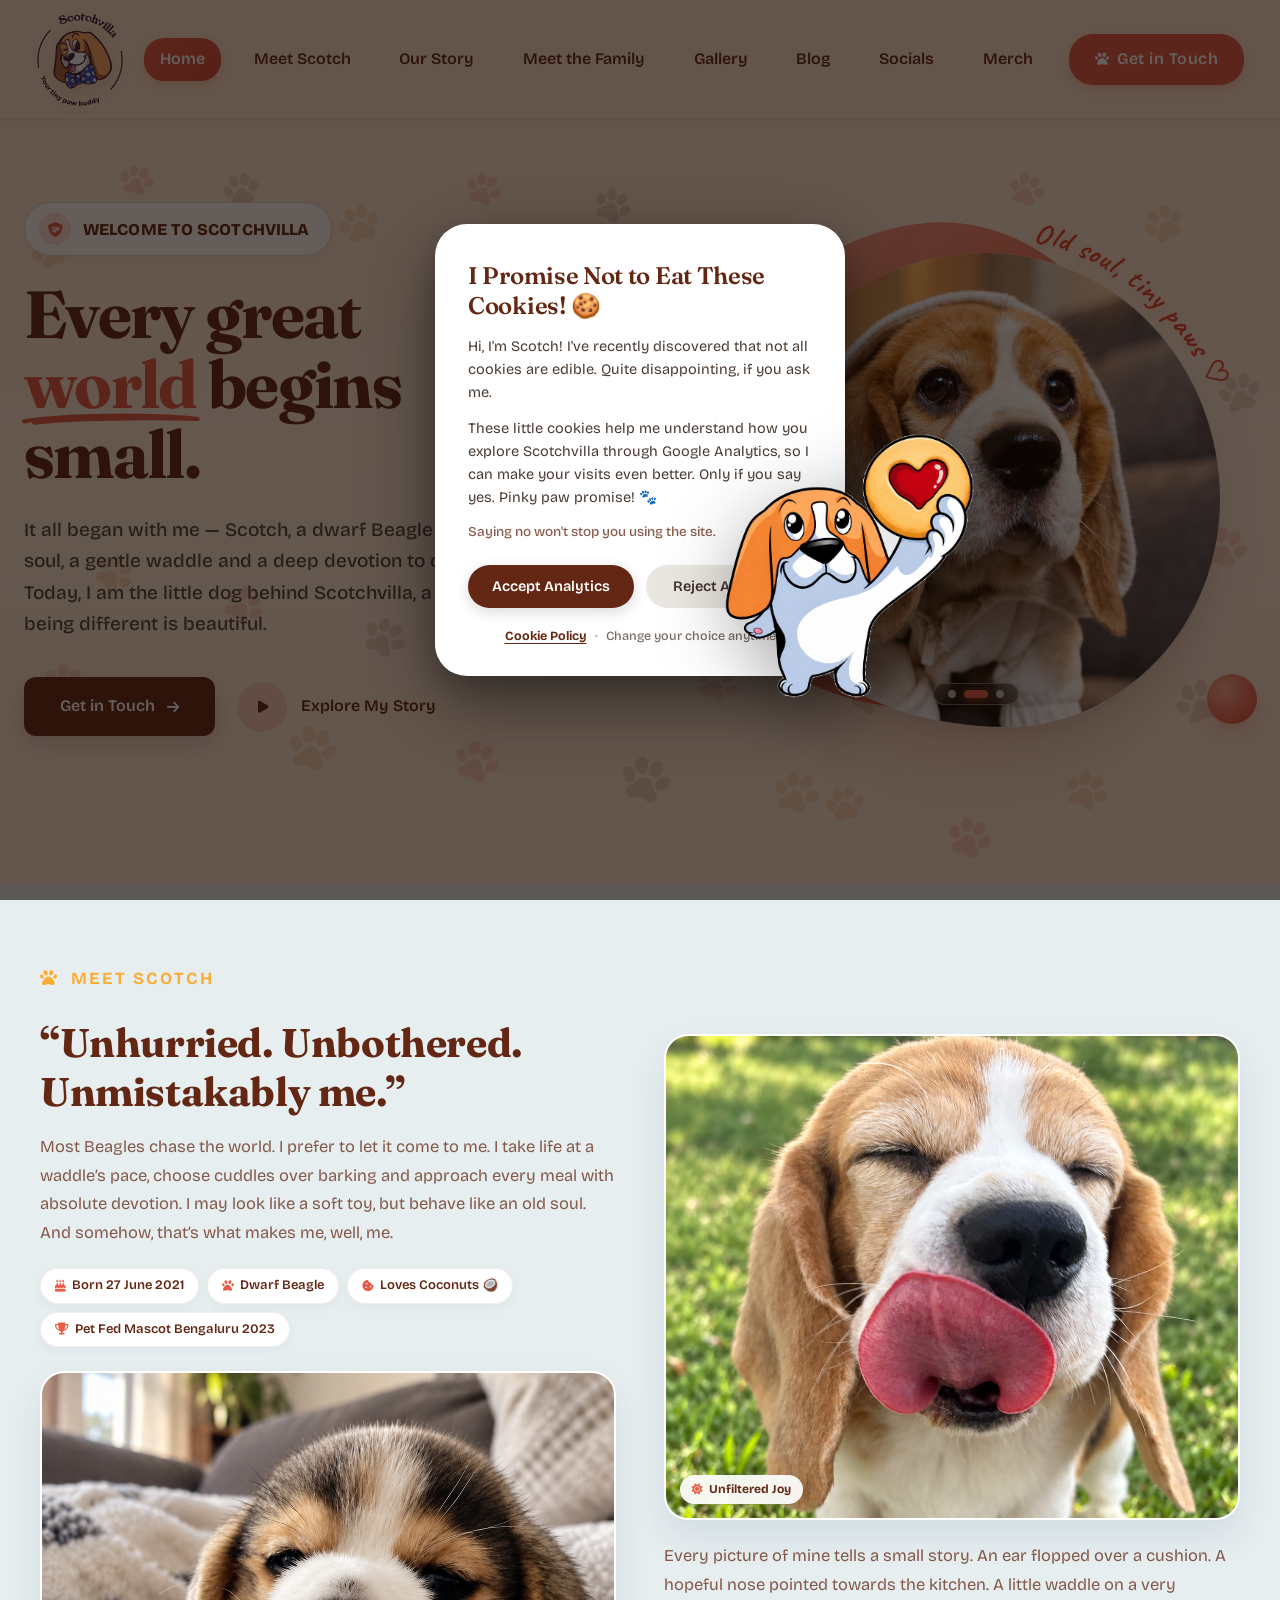
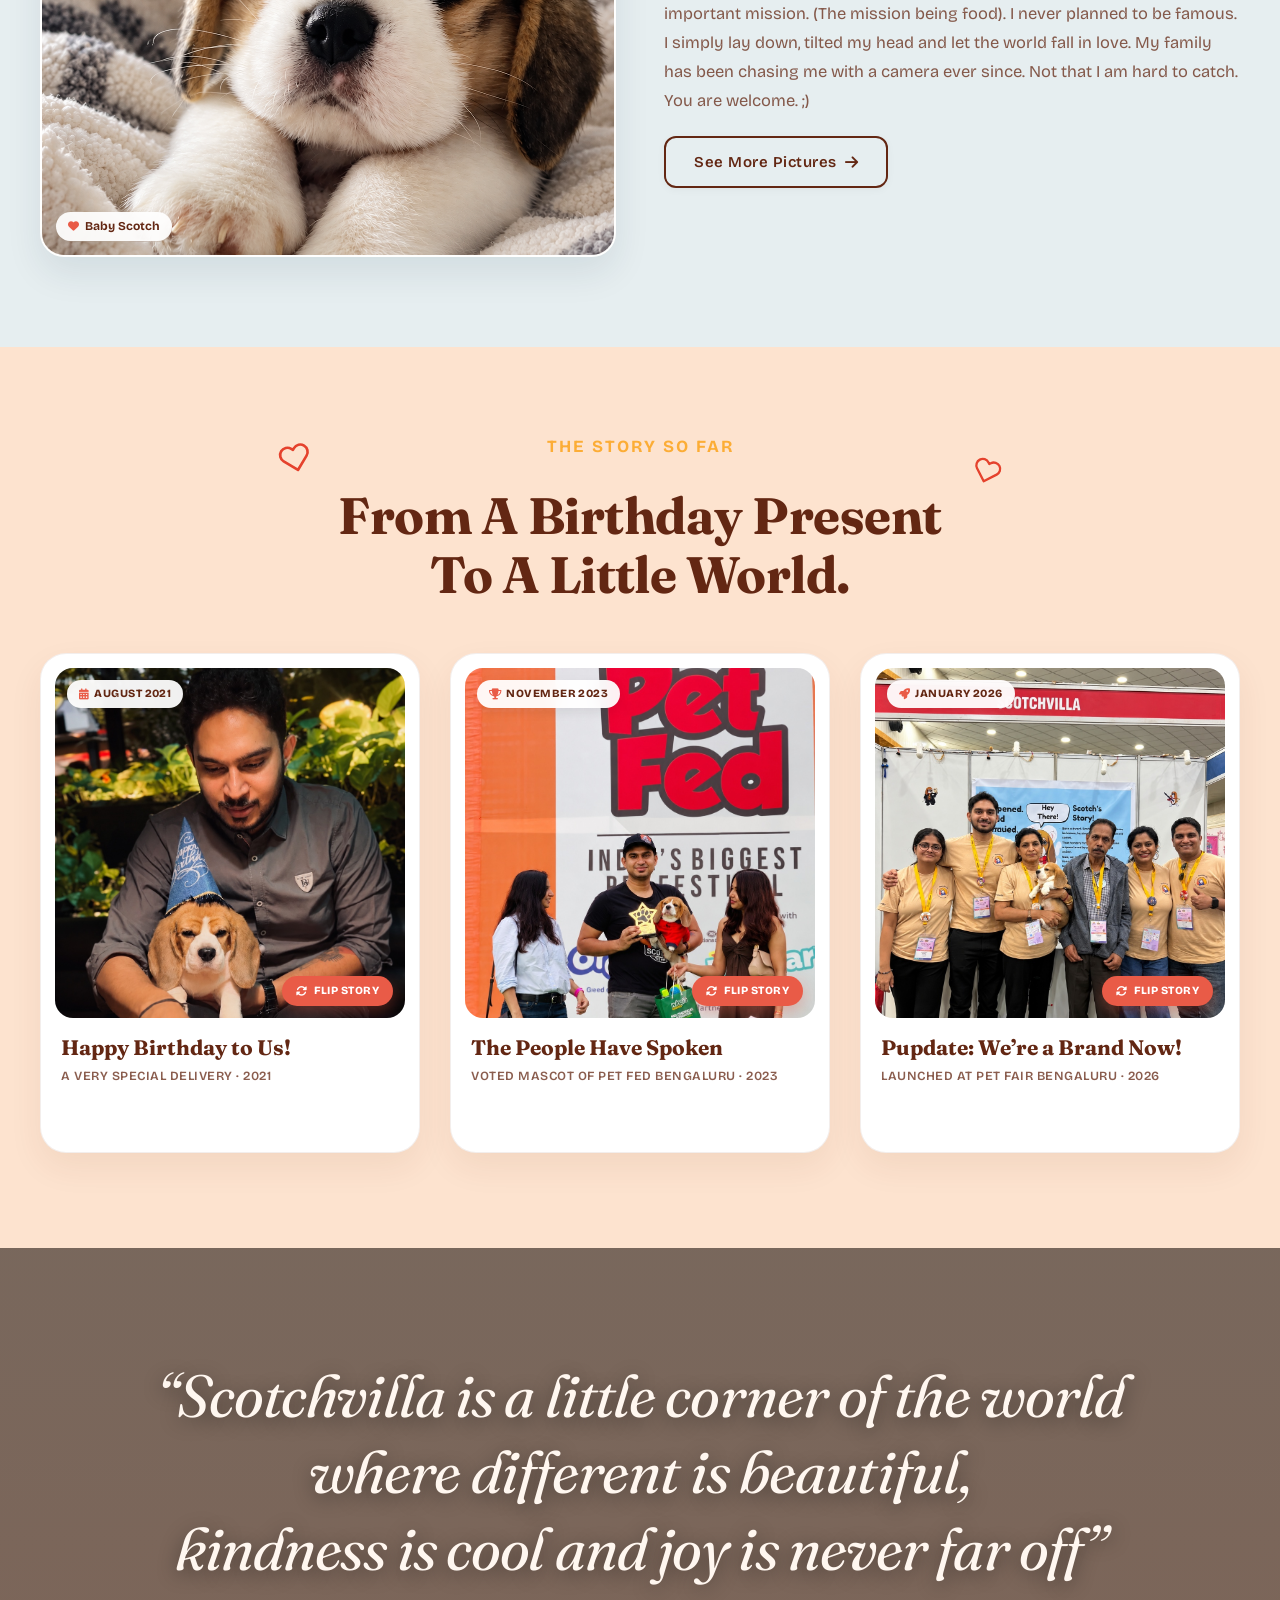
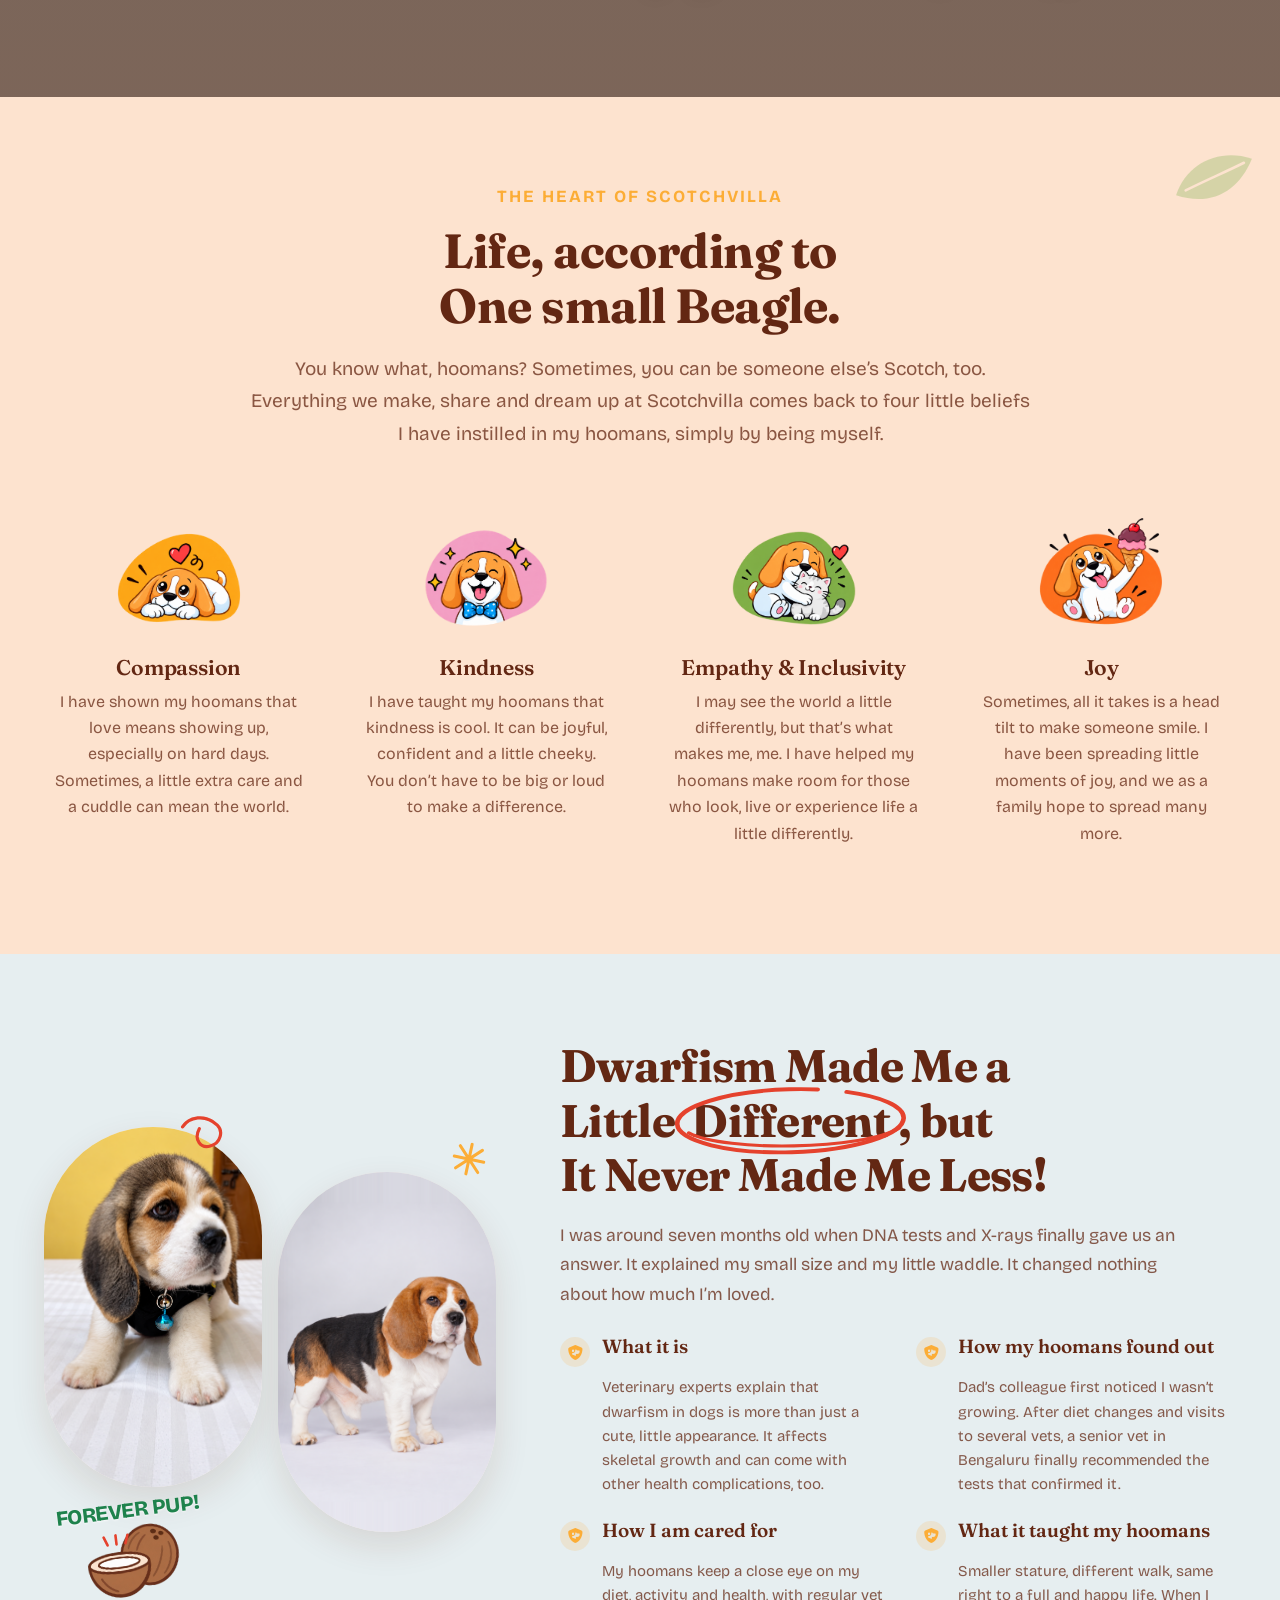
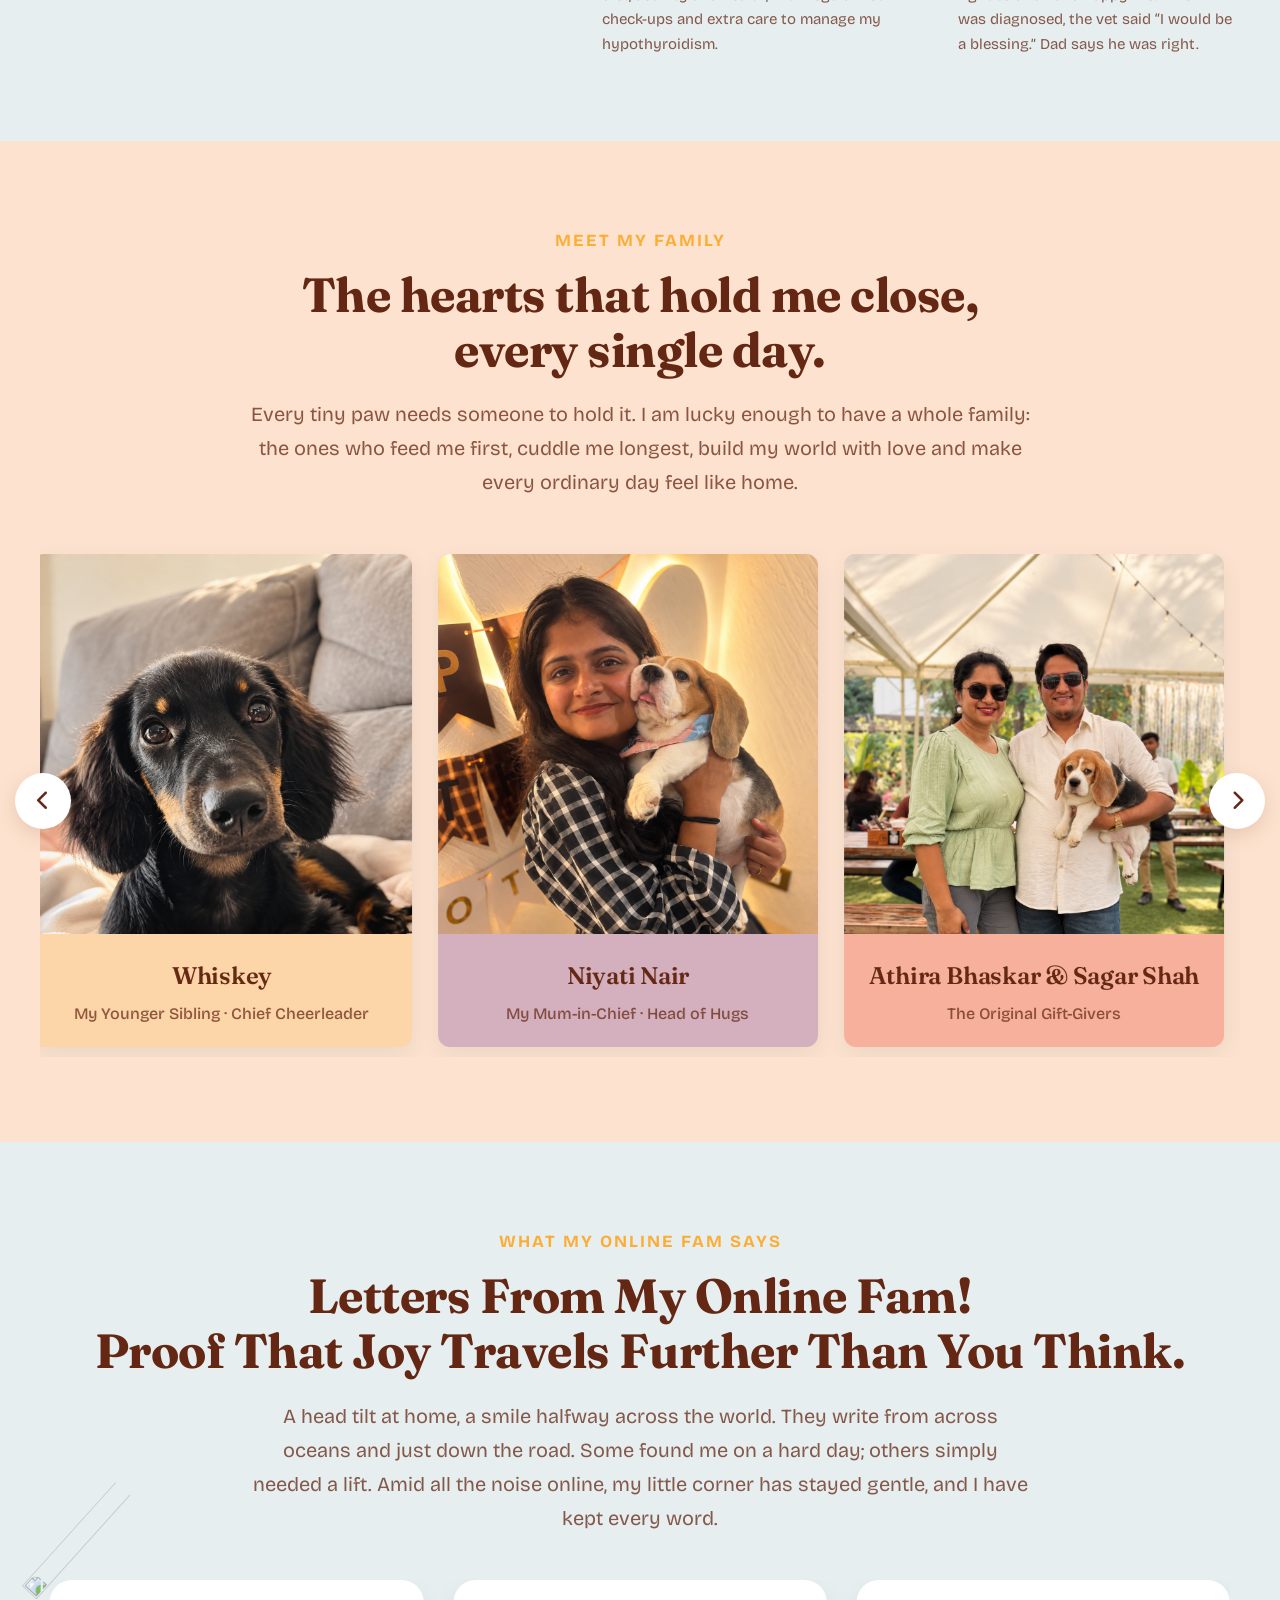
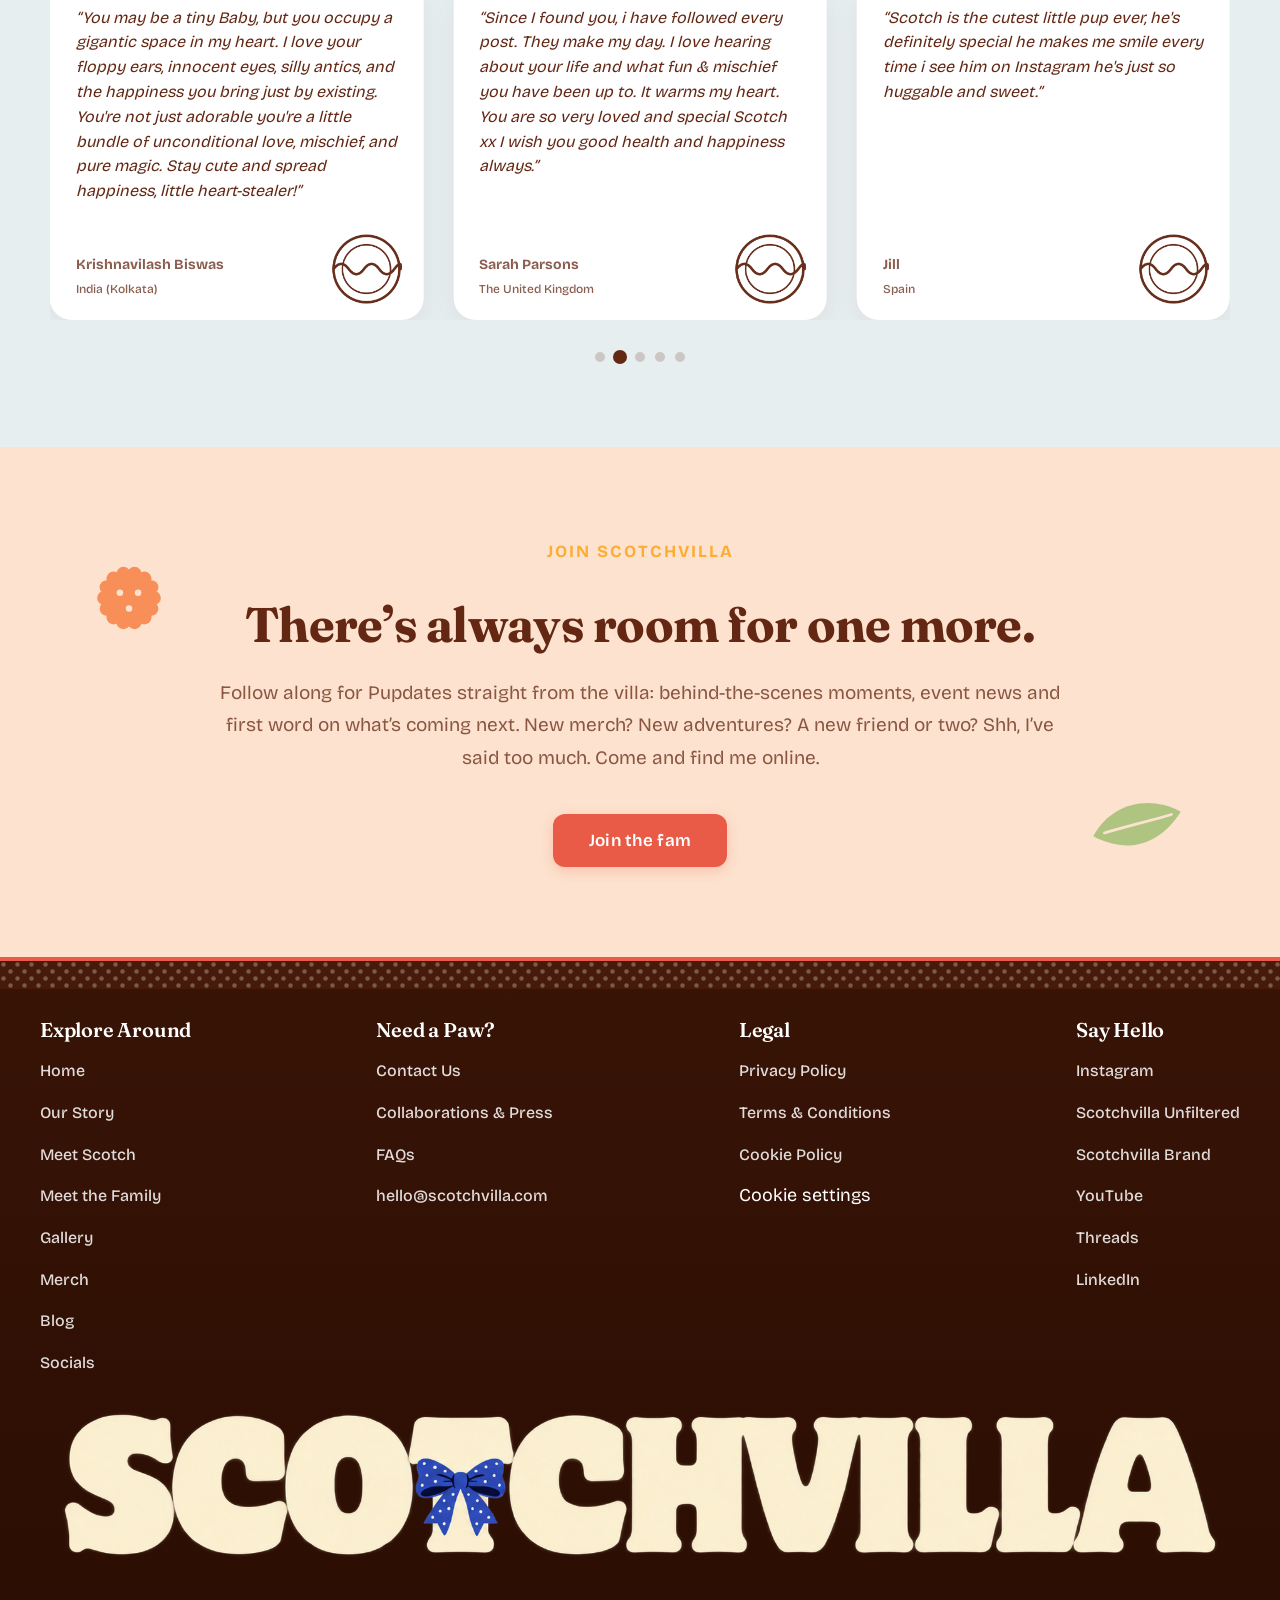
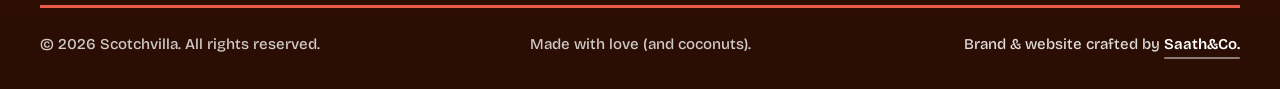
==== index.html @ b2ec9bc0 "Enhance hero & policy pages: add animated doodles, paw prints, and alignment improvements" ====
<!DOCTYPE html>
<html lang="en">
<head>
  <meta charset="UTF-8">
  <meta name="viewport" content="width=device-width, initial-scale=1.0">
  <title>Scotchvilla – Every great world begins small.</title>

  <!-- Favicon -->
  <link rel="icon" href="images/favicon-32x32.png" sizes="32x32">
  <link rel="icon" href="images/favicon-192x192.png" sizes="192x192">
  <link rel="apple-touch-icon" href="images/apple-touch-icon.png">

  <!-- Scotchvilla brand typefaces -->
  <link rel="preconnect" href="https://fonts.googleapis.com">
  <link rel="preconnect" href="https://fonts.gstatic.com" crossorigin>
  <link href="https://fonts.googleapis.com/css2?family=Bricolage+Grotesque:opsz,wght@12..96,400..700&family=Caveat:wght@600;700&family=Fraunces:ital,opsz,wght@0,9..144,400..800;1,9..144,400..800&display=swap" rel="stylesheet">

  <!-- Font Awesome -->
  <link rel="stylesheet" href="https://cdnjs.cloudflare.com/ajax/libs/font-awesome/6.5.1/css/all.min.css">

  <!-- Main Styles -->
  <link rel="stylesheet" href="css/style.css?v=74.0">
</head>
<body>

  <!-- ==================== HEADER / NAVBAR ==================== -->
  <header id="site-header" class="site-header">
    <div class="nav-container">
      <a href="index.html" class="logo-link" title="Scotchvilla">
        <img src="images/scotchvilla-logo.png" alt="Scotchvilla - Your tiny paw buddy" class="logo-img" width="580" height="622">
      </a>

      <!-- Desktop Nav -->
      <nav class="desktop-nav" aria-label="Main Navigation">
        <ul class="nav-menu">
          <li class="nav-item"><a href="#hero" class="nav-link active">Home</a></li>
          <li class="nav-item"><a href="#meet-scotch" class="nav-link">Meet Scotch</a></li>
          <li class="nav-item"><a href="#story-so-far" class="nav-link">Our Story</a></li>
          <li class="nav-item"><a href="#puppies" class="nav-link">Meet the Family</a></li>
          <li class="nav-item"><a href="gallery.html" class="nav-link">Gallery</a></li>
          <li class="nav-item"><a href="blog.html" class="nav-link">Blog</a></li>
          <li class="nav-item"><a href="socials.html" class="nav-link">Socials</a></li>
          <li class="nav-item"><a href="merch.html" class="nav-link">Merch</a></li>
        </ul>
      </nav>

      <!-- CTA Button -->
      <div class="header-actions">
        <a href="#contact-modal" class="btn btn-primary nav-cta open-contact-trigger"><i class="fas fa-paw nav-paw-icon"></i> Get in Touch</a>
        <button id="mobile-menu-toggle" class="mobile-toggle" aria-label="Toggle navigation menu" aria-expanded="false">
          <span class="hamburger-bar"></span>
          <span class="hamburger-bar"></span>
          <span class="hamburger-bar"></span>
        </button>
      </div>
    </div>

    <!-- Mobile Drawer Navigation -->
    <div id="mobile-nav-drawer" class="mobile-nav-drawer">
      <ul class="mobile-menu">
        <li class="mobile-item"><a href="#hero" class="mobile-link active">Home</a></li>
        <li class="mobile-item"><a href="#meet-scotch" class="mobile-link">Meet Scotch</a></li>
        <li class="mobile-item"><a href="#story-so-far" class="mobile-link">Our Story</a></li>
        <li class="mobile-item"><a href="#puppies" class="mobile-link">Meet the Family</a></li>
        <li class="mobile-item"><a href="gallery.html" class="mobile-link">Gallery</a></li>
        <li class="mobile-item"><a href="blog.html" class="mobile-link">Blog</a></li>
        <li class="mobile-item"><a href="socials.html" class="mobile-link">Socials</a></li>
        <li class="mobile-item"><a href="merch.html" class="mobile-link">Merch</a></li>
        <li class="mobile-item mobile-cta-wrap">
          <a href="#contact-modal" class="btn btn-primary btn-block open-contact-trigger">Get in Touch</a>
        </li>
      </ul>
    </div>
  </header>

  <main id="main-content">

    <!-- ==================== SECTION 1: HERO (NUZZLE ORGANIC BLOB STYLE) ==================== -->
    <section id="hero" class="hero-section hero-nuzzle-section">

      <!-- Reusable SVG symbol for Scotch's paw print -->
      <svg style="display: none;" aria-hidden="true">
        <defs>
          <g id="hero-paw-symbol">
            <path fill="currentColor" d="M407.7,451.0 L429.0,445.4 L444.9,436.0 L463.2,418.0 L476.5,397.0 L485.2,375.0 L490.5,352.0 L492.1,320.0 L490.1,299.0 L483.2,270.0 L474.0,248.0 L459.1,224.0 L445.4,209.0 L428.0,195.7 L407.0,185.6 L386.0,181.7 L368.0,182.8 L347.0,189.2 L332.1,198.0 L316.0,212.3 L304.0,228.6 L291.5,256.0 L286.6,275.0 L284.1,298.0 L285.8,329.0 L290.9,351.0 L300.9,377.0 L312.0,396.7 L328.0,417.6 L345.2,433.0 L366.0,444.8 L386.0,450.8 L407.7,451.0 Z M623.8,452.0 L639.0,449.1 L655.0,442.6 L675.0,429.8 L692.0,413.4 L707.0,393.0 L719.2,370.0 L730.5,336.0 L734.0,315.0 L734.6,292.0 L731.0,264.0 L724.1,244.0 L713.3,224.0 L703.3,211.0 L683.0,194.5 L664.0,185.7 L647.0,182.8 L620.0,184.7 L603.0,190.8 L587.0,199.6 L566.6,218.0 L551.6,238.0 L537.0,267.0 L527.8,298.0 L524.6,320.0 L524.7,348.0 L528.8,372.0 L538.7,399.0 L549.8,417.0 L564.5,433.0 L584.0,445.8 L608.0,452.3 L623.8,452.0 Z M255.3,629.0 L273.0,625.9 L292.9,616.0 L310.0,600.0 L319.0,586.1 L325.3,572.0 L330.3,549.0 L330.2,517.0 L325.4,493.0 L313.2,464.0 L303.2,448.0 L287.0,428.6 L268.0,412.2 L248.0,399.8 L222.0,390.9 L208.0,389.3 L186.2,391.0 L172.0,395.7 L153.9,407.0 L140.0,421.2 L130.9,436.0 L122.5,459.0 L119.9,476.0 L120.7,501.0 L123.8,517.0 L133.5,543.0 L143.5,561.0 L153.4,575.0 L175.0,597.3 L192.0,610.4 L217.0,623.4 L238.0,628.9 L255.3,629.0 Z M767.4,630.0 L783.0,628.0 L798.4,623.0 L819.0,613.2 L837.5,601.0 L855.4,585.0 L875.1,561.0 L886.0,543.0 L895.3,522.0 L900.5,503.0 L902.8,480.0 L901.2,461.0 L896.0,443.5 L889.4,430.0 L879.0,415.8 L863.0,403.0 L848.0,395.9 L831.0,391.9 L808.0,391.9 L778.0,400.0 L754.0,412.7 L726.1,436.0 L712.0,452.3 L698.0,474.2 L684.8,505.0 L679.7,530.0 L679.6,554.0 L684.1,575.0 L693.5,595.0 L711.9,615.0 L728.0,624.2 L747.0,629.4 L767.4,630.0 Z M652.0,853.0 L680.0,847.2 L700.0,838.3 L719.0,824.7 L732.0,811.5 L745.1,791.0 L752.4,769.0 L753.9,750.0 L750.0,728.2 L743.0,711.0 L727.0,688.6 L711.0,672.2 L672.5,639.0 L651.9,615.0 L615.1,548.0 L601.0,527.8 L575.0,504.8 L545.0,491.5 L512.0,486.9 L483.0,488.7 L448.0,499.9 L424.0,515.7 L410.0,529.3 L397.1,546.0 L366.2,600.0 L352.3,619.0 L333.6,639.0 L276.7,688.0 L257.8,712.0 L246.7,736.0 L243.6,752.0 L243.4,767.0 L246.1,783.0 L252.8,799.0 L264.0,815.0 L277.4,828.0 L291.0,837.3 L311.0,846.3 L332.0,851.3 L362.0,851.2 L391.0,844.1 L449.0,822.4 L472.0,817.8 L494.0,816.4 L511.0,817.7 L535.0,822.7 L612.0,850.4 L632.0,853.0 L652.0,853.0 Z"/>
          </g>
        </defs>
      </svg>

      <!-- Ambient Paw Footprints Backdrop (Scotch's 30 Playful Footprints - Scaled & Distributed) -->
      <div class="hero-paws-backdrop" aria-hidden="true">
        <!-- Trail 1: The Scotch Waddle Path (Meandering walking track across lower & mid canvas) -->
        <span class="hero-paw paw-coral anim-a" style="left: 3%; top: 70%; width: 54px; height: 54px; --rot: 24deg; animation-delay: 0s;"><svg viewBox="0 0 1024 1024"><use href="#hero-paw-symbol"/></svg></span>
        <span class="hero-paw paw-gold anim-b" style="left: 7%; top: 56%; width: 50px; height: 50px; --rot: 42deg; animation-delay: -2s;"><svg viewBox="0 0 1024 1024"><use href="#hero-paw-symbol"/></svg></span>
        <span class="hero-paw paw-brown anim-a" style="left: 12%; top: 74%; width: 58px; height: 58px; --rot: 18deg; animation-delay: -4s;"><svg viewBox="0 0 1024 1024"><use href="#hero-paw-symbol"/></svg></span>
        <span class="hero-paw paw-coral anim-b" style="left: 17%; top: 60%; width: 52px; height: 52px; --rot: 36deg; animation-delay: -1s;"><svg viewBox="0 0 1024 1024"><use href="#hero-paw-symbol"/></svg></span>
        <span class="hero-paw paw-gold anim-a" style="left: 22%; top: 78%; width: 62px; height: 62px; --rot: 15deg; animation-delay: -3s;"><svg viewBox="0 0 1024 1024"><use href="#hero-paw-symbol"/></svg></span>
        <span class="hero-paw paw-brown anim-b" style="left: 28%; top: 64%; width: 54px; height: 54px; --rot: 30deg; animation-delay: -5s;"><svg viewBox="0 0 1024 1024"><use href="#hero-paw-symbol"/></svg></span>
        <span class="hero-paw paw-coral anim-a" style="left: 35%; top: 80%; width: 58px; height: 58px; --rot: 20deg; animation-delay: -2.5s;"><svg viewBox="0 0 1024 1024"><use href="#hero-paw-symbol"/></svg></span>
        <span class="hero-paw paw-gold anim-b" style="left: 41%; top: 66%; width: 52px; height: 52px; --rot: 35deg; animation-delay: -6s;"><svg viewBox="0 0 1024 1024"><use href="#hero-paw-symbol"/></svg></span>
        <span class="hero-paw paw-brown anim-a" style="left: 48%; top: 82%; width: 64px; height: 64px; --rot: 15deg; animation-delay: -4.5s;"><svg viewBox="0 0 1024 1024"><use href="#hero-paw-symbol"/></svg></span>
        <span class="hero-paw paw-coral anim-b" style="left: 54%; top: 70%; width: 54px; height: 54px; --rot: 28deg; animation-delay: -1.5s;"><svg viewBox="0 0 1024 1024"><use href="#hero-paw-symbol"/></svg></span>
        <span class="hero-paw paw-gold anim-a" style="left: 60%; top: 84%; width: 58px; height: 58px; --rot: 16deg; animation-delay: -3.5s;"><svg viewBox="0 0 1024 1024"><use href="#hero-paw-symbol"/></svg></span>
        <span class="hero-paw paw-brown anim-b" style="left: 66%; top: 72%; width: 50px; height: 50px; --rot: 32deg; animation-delay: -2s;"><svg viewBox="0 0 1024 1024"><use href="#hero-paw-symbol"/></svg></span>

        <!-- Trail 2: Upper / Framing Area (Across top margin, header, and middle) -->
        <span class="hero-paw paw-gold anim-a" style="left: 2%; top: 14%; width: 48px; height: 48px; --rot: -22deg; animation-delay: -3.5s;"><svg viewBox="0 0 1024 1024"><use href="#hero-paw-symbol"/></svg></span>
        <span class="hero-paw paw-coral anim-b" style="left: 9%; top: 5%; width: 44px; height: 44px; --rot: 14deg; animation-delay: -5.5s;"><svg viewBox="0 0 1024 1024"><use href="#hero-paw-symbol"/></svg></span>
        <span class="hero-paw paw-brown anim-a" style="left: 17%; top: 6%; width: 46px; height: 46px; --rot: -12deg; animation-delay: -1.5s;"><svg viewBox="0 0 1024 1024"><use href="#hero-paw-symbol"/></svg></span>
        <span class="hero-paw paw-gold anim-b" style="left: 26%; top: 10%; width: 52px; height: 52px; --rot: -18deg; animation-delay: -1s;"><svg viewBox="0 0 1024 1024"><use href="#hero-paw-symbol"/></svg></span>
        <span class="hero-paw paw-coral anim-a" style="left: 36%; top: 6%; width: 46px; height: 46px; --rot: 20deg; animation-delay: -4s;"><svg viewBox="0 0 1024 1024"><use href="#hero-paw-symbol"/></svg></span>
        <span class="hero-paw paw-brown anim-b" style="left: 46%; top: 8%; width: 48px; height: 48px; --rot: 26deg; animation-delay: -4.5s;"><svg viewBox="0 0 1024 1024"><use href="#hero-paw-symbol"/></svg></span>
        <span class="hero-paw paw-gold anim-a" style="left: 54%; top: 14%; width: 44px; height: 44px; --rot: -15deg; animation-delay: -2s;"><svg viewBox="0 0 1024 1024"><use href="#hero-paw-symbol"/></svg></span>
        <span class="hero-paw paw-coral anim-a" style="left: 47%; top: 30%; width: 50px; height: 50px; --rot: -12deg; animation-delay: -2s;"><svg viewBox="0 0 1024 1024"><use href="#hero-paw-symbol"/></svg></span>
        <span class="hero-paw paw-brown anim-b" style="left: 43%; top: 48%; width: 46px; height: 46px; --rot: 22deg; animation-delay: -3s;"><svg viewBox="0 0 1024 1024"><use href="#hero-paw-symbol"/></svg></span>
        <span class="hero-paw paw-gold anim-a" style="left: 38%; top: 38%; width: 44px; height: 44px; --rot: -25deg; animation-delay: -5s;"><svg viewBox="0 0 1024 1024"><use href="#hero-paw-symbol"/></svg></span>

        <!-- Trail 3: Right Side & Perimeter Framing around Blob Stage -->
        <span class="hero-paw paw-gold anim-a" style="right: 7%; top: 10%; width: 52px; height: 52px; --rot: -28deg; animation-delay: -4.5s;"><svg viewBox="0 0 1024 1024"><use href="#hero-paw-symbol"/></svg></span>
        <span class="hero-paw paw-coral anim-b" style="right: 18%; top: 6%; width: 46px; height: 46px; --rot: 18deg; animation-delay: -3s;"><svg viewBox="0 0 1024 1024"><use href="#hero-paw-symbol"/></svg></span>
        <span class="hero-paw paw-brown anim-a" style="right: 1%; top: 32%; width: 54px; height: 54px; --rot: -14deg; animation-delay: -2.5s;"><svg viewBox="0 0 1024 1024"><use href="#hero-paw-symbol"/></svg></span>
        <span class="hero-paw paw-coral anim-b" style="right: 2%; top: 52%; width: 58px; height: 58px; --rot: 16deg; animation-delay: -2s;"><svg viewBox="0 0 1024 1024"><use href="#hero-paw-symbol"/></svg></span>
        <span class="hero-paw paw-brown anim-a" style="right: 4%; top: 72%; width: 60px; height: 60px; --rot: -22deg; animation-delay: -5s;"><svg viewBox="0 0 1024 1024"><use href="#hero-paw-symbol"/></svg></span>
        <span class="hero-paw paw-gold anim-b" style="right: 13%; top: 84%; width: 54px; height: 54px; --rot: 24deg; animation-delay: -4s;"><svg viewBox="0 0 1024 1024"><use href="#hero-paw-symbol"/></svg></span>
        <span class="hero-paw paw-coral anim-a" style="right: 22%; top: 90%; width: 56px; height: 56px; --rot: 18deg; animation-delay: -3.5s;"><svg viewBox="0 0 1024 1024"><use href="#hero-paw-symbol"/></svg></span>
        <span class="hero-paw paw-gold anim-b" style="right: 32%; top: 86%; width: 50px; height: 50px; --rot: -10deg; animation-delay: -1.5s;"><svg viewBox="0 0 1024 1024"><use href="#hero-paw-symbol"/></svg></span>
      </div>

      <div class="hero-grid">

        <!-- Left Column: Editorial Copy -->
        <div class="hero-left">
          <div class="hero-pill-badge">
            <span class="badge-icon-pill"><i class="fa-solid fa-shield-dog" aria-hidden="true"></i></span>
            <span class="badge-title">Welcome to Scotchvilla</span>
          </div>

          <h1 class="hero-headline">
            Every great<br>
            <span class="hero-highlight">
              world
              <svg class="hero-brush-stroke" viewBox="0 0 160 16" fill="none" preserveAspectRatio="none" aria-hidden="true">
                <path d="M3 11C38 3.5 116 3.5 157 8.5C118 7 42 7.5 12 12.5" stroke="currentColor" stroke-width="4.5" stroke-linecap="round" stroke-linejoin="round"/>
              </svg>
            </span> begins<br>
            small.
          </h1>

          <p class="hero-description">
            It all began with me — Scotch, a dwarf Beagle with an old soul, a gentle waddle and a deep devotion to coconuts. Today, I am the little dog behind Scotchvilla, a world where being different is beautiful.
          </p>

          <div class="hero-actions">
            <a href="#contact-modal" class="btn-dark-pill open-contact-trigger">
              <span>Get in Touch</span>
              <i class="fa-solid fa-arrow-right" aria-hidden="true"></i>
            </a>
            <a href="#story-so-far" class="btn-story-play">
              <span class="play-bubble"><i class="fa-solid fa-play" aria-hidden="true"></i></span>
              <span>Explore My Story</span>
            </a>
          </div>
        </div>

        <!-- Right Column: Nuzzle Organic Blob Stage with Scotch -->
        <div class="hero-right">
          <!-- Ambient lighting radial glow behind blobs -->
          <div class="blob-ambient-glow" aria-hidden="true"></div>

          <div class="blob-stage">

            <!-- Secondary Offset Tint Blob Behind Scotch with slow organic breathing -->
            <div class="secondary-blob-bg" aria-hidden="true"></div>

            <!-- Floating Accent Pebble Dots with soft 3D gradient -->
            <div class="accent-dot dot-top-left" aria-hidden="true"></div>
            <div class="accent-dot dot-mid-left" aria-hidden="true"></div>
            <div class="accent-dot dot-bottom-right" aria-hidden="true"></div>

            <!-- Script Calligraphy Wrapping Around Circular Frame -->
            <svg class="script-curve-text" viewBox="0 0 530 505" aria-hidden="true">
              <path id="script-circle-path" d="M 177 12 A 256 256 0 0 1 517 297" fill="none"/>
              <text>
                <textPath href="#script-circle-path" startOffset="50%" text-anchor="middle">
                  Old soul, tiny paws <tspan fill="#E5422D" class="script-heart">♡</tspan>
                </textPath>
              </text>
            </svg>

            <!-- Main Organic Blob Photo Frame containing Moving Scotch Slideshow -->
            <div class="main-blob-frame" id="heroBlobSlider" aria-roledescription="carousel" aria-label="Scotch Photo Gallery">
              
              <!-- Slide 1: Designer Bowtie Close-up -->
              <div class="blob-slide is-active" data-slide-index="0" aria-hidden="false">
                <img src="images/scotch-hero-slide-1.jpg" 
                     alt="Scotch the Dwarf Beagle wearing his colorful designer bowtie" 
                     class="main-blob-img"
                     width="992" height="951"
                     loading="eager"
                     fetchpriority="high">
                <!-- Whisker Doodle on Slide 1 -->
                <svg class="whisker-doodle" width="46" height="46" viewBox="0 0 46 46" fill="none" aria-hidden="true">
                  <line x1="8" y1="22" x2="38" y2="10" stroke="#FFFFFF" stroke-width="2.8" stroke-linecap="round"/>
                  <line x1="5" y1="30" x2="41" y2="28" stroke="#FFFFFF" stroke-width="2.8" stroke-linecap="round"/>
                  <line x1="10" y1="38" x2="36" y2="43" stroke="#FFFFFF" stroke-width="2.8" stroke-linecap="round"/>
                  <polygon points="34,8 35.5,13 40.5,14.5 35.5,16 34,21 32.5,16 27.5,14.5 32.5,13" fill="#FFFFFF" opacity="0.95"/>
                </svg>
              </div>

              <!-- Slide 2: Cozy White Hoodie -->
              <div class="blob-slide" data-slide-index="1" aria-hidden="true">
                <img src="images/scotch-hero-slide-2.jpg?v=2.0" 
                     alt="Scotch the Dwarf Beagle in his cozy white hoodie" 
                     class="main-blob-img"
                     width="992" height="951"
                     loading="lazy">
              </div>

              <!-- Slide 3: Dapper Black Tuxedo Gentleman Winks -->
              <div class="blob-slide" data-slide-index="2" aria-hidden="true">
                <img src="images/scotch-hero-slide-3.jpg?v=2.0" 
                     alt="Scotch the Dwarf Beagle winking in his dapper black tuxedo vest" 
                     class="main-blob-img"
                     width="992" height="951"
                     loading="lazy">
              </div>

              <!-- Glassmorphism Slider Pagination Indicators -->
              <div class="blob-slider-dots" role="tablist" aria-label="Hero photo navigation">
                <button class="blob-dot is-active" role="tab" aria-selected="true" aria-label="Slide 1: Designer Bowtie" data-target="0"></button>
                <button class="blob-dot" role="tab" aria-selected="false" aria-label="Slide 2: Cozy Hoodie" data-target="1"></button>
                <button class="blob-dot" role="tab" aria-selected="false" aria-label="Slide 3: Dapper Tuxedo" data-target="2"></button>
              </div>

              <!-- Floating Nav Arrows (Visible on Hover) -->
              <button class="blob-nav-arrow blob-nav-prev" aria-label="Previous Slide">
                <i class="fa-solid fa-chevron-left" aria-hidden="true"></i>
              </button>
              <button class="blob-nav-arrow blob-nav-next" aria-label="Next Slide">
                <i class="fa-solid fa-chevron-right" aria-hidden="true"></i>
              </button>

            </div>

          </div>
        </div>

      </div>
    </section>

    <!-- ==================== SECTION 2: MEET SCOTCH ==================== -->
    <section id="meet-scotch" class="why-us-section" style="background-image: none !important; background-color: var(--color-blue-bg) !important;">
      <div class="section-container why-us-container">

        <!-- Left Column -->
        <div class="why-us-col why-us-left">
          <span class="section-badge gold-badge"><i class="fas fa-paw" style="margin-right: 6px;"></i> Meet Scotch</span>
          <h2 class="section-title">“Unhurried. Unbothered.<br class="desktop-br"> Unmistakably me.”</h2>
          <p class="why-us-paragraph">
            Most Beagles chase the world. I prefer to let it come to me. I take life at a waddle’s pace, choose cuddles over barking and approach every meal with absolute devotion. I may look like a soft toy, but behave like an old soul. And somehow, that’s what makes me, well, me.
          </p>
          <div class="scotch-bio-pills">
            <span class="bio-pill"><i class="fas fa-birthday-cake"></i> Born 27 June 2021</span>
            <span class="bio-pill"><i class="fas fa-paw"></i> Dwarf Beagle</span>
            <span class="bio-pill"><i class="fas fa-cookie-bite"></i> Loves Coconuts 🥥</span>
            <span class="bio-pill"><i class="fas fa-trophy"></i> Pet Fed Mascot Bengaluru 2023</span>
          </div>
          <div class="why-us-image-card card-img-left">
            <img src="images/scotch-section2-b.png"
                 alt="Baby Scotch standing proudly at home"
                 class="rounded-card-img"
                 width="1142" height="1377"
                 loading="lazy">
            <span class="image-card-caption-chip"><i class="fas fa-heart"></i> Baby Scotch</span>
          </div>
        </div>

        <!-- Right Column -->
        <div class="why-us-col why-us-right">
          <div class="why-us-image-card main-right-card">
            <img src="images/scotch-section2-a.png"
                 alt="Scotch outdoors on the grass licking his nose with unfiltered joy"
                 class="rounded-card-img"
                 width="1086" height="1448"
                 loading="lazy">
            <span class="image-card-caption-chip"><i class="fas fa-sun"></i> Unfiltered Joy</span>
          </div>
          <p class="why-us-paragraph secondary-desc">
            Every picture of mine tells a small story. An ear flopped over a cushion. A hopeful nose pointed towards the kitchen. A little waddle on a very important mission. (The mission being food). I never planned to be famous. I simply lay down, tilted my head and let the world fall in love. My family has been chasing me with a camera ever since. Not that I am hard to catch. You are welcome. ;)
          </p>
          <div class="why-us-cta-wrap">
            <a href="gallery.html" class="btn btn-outline" style="padding: 12px 28px; font-size: 15px;">
              <span>See More Pictures</span>
              <i class="fas fa-arrow-right" style="margin-left: 8px;"></i>
            </a>
          </div>
        </div>

      </div>
    </section>

    <!-- ==================== SECTION 3: THE STORY SO FAR ==================== -->
    <section id="story-so-far" class="story-so-far-section">
      <div class="section-container">

        <!-- Header with Heart Doodles -->
        <div class="section-header-centered story-header">
          <span class="doodle-heart doodle-heart-left" aria-hidden="true">
            <svg width="32" height="32" viewBox="0 0 24 24" fill="none" stroke="#E5422D" stroke-width="2" stroke-linecap="round" stroke-linejoin="round">
              <path d="M20.84 4.61a5.5 5.5 0 0 0-7.78 0L12 5.67l-1.06-1.06a5.5 5.5 0 0 0-7.78 7.78l1.06 1.06L12 21.23l7.78-7.78 1.06-1.06a5.5 5.5 0 0 0 0-7.78z"></path>
            </svg>
          </span>

          <span class="section-badge gold-badge">The Story So Far</span>
          <h2 class="section-title">From A Birthday Present<br class="desktop-br"> To A Little World.</h2>

          <span class="doodle-heart doodle-heart-right" aria-hidden="true">
            <svg width="28" height="28" viewBox="0 0 24 24" fill="none" stroke="#E5422D" stroke-width="2" stroke-linecap="round" stroke-linejoin="round">
              <path d="M20.84 4.61a5.5 5.5 0 0 0-7.78 0L12 5.67l-1.06-1.06a5.5 5.5 0 0 0-7.78 7.78l1.06 1.06L12 21.23l7.78-7.78 1.06-1.06a5.5 5.5 0 0 0 0-7.78z"></path>
            </svg>
          </span>
        </div>

        <!-- 3 Interactive 3D Rotating Flip Story Cards Grid -->
        <div class="story-cards-grid">

          <!-- Card 1: 2021 The Beginning -->
          <article class="story-card flip-card" tabindex="0" role="button" aria-label="Happy Birthday to Us - Click or hover to flip">
            <div class="flip-card-inner">

              <!-- Front Face -->
              <div class="flip-card-front">
                <div class="story-card-media">
                  <img src="images/home/story-birthday-puppy.jpg?v=3.0"
                       alt="Akash holding baby Scotch celebrating their birthday"
                       class="story-card-img"
                       width="971" height="1080"
                       loading="lazy">
                  <span class="story-year-badge"><i class="fas fa-calendar-alt"></i> August 2021</span>
                  <span class="flip-indicator-pill"><i class="fas fa-sync-alt"></i> Flip Story</span>
                </div>
                <div class="story-card-caption">
                  <h3 class="story-card-title">Happy Birthday to Us!</h3>
                  <p class="story-card-subtitle">A very special delivery · 2021</p>
                </div>
              </div>

              <!-- Back Face (Reveals Story on 3D Flip) -->
              <div class="flip-card-back">
                <div class="flip-back-inner">
                  <span class="story-quote-mark" aria-hidden="true">“</span>
                  <span class="flip-back-year">August 2021 · Origin Story</span>
                  <h4 class="flip-back-title">Happy Birthday to Us!</h4>
                  <p class="story-card-text">
                    Some birthdays come with cake. My dad, Akash’s, came with me. I was born on 27th June 2021, the very same day Dad celebrates his birthday. I like to think I was his birthday present, even if I arrived in his arms a little late.<br><br>
                    That August, my doting aunt Athira and her husband, my beloved Uncle Sagar, brought me home to fill a quiet space in Dad’s life. One look at me, and he never quite recovered.
                  </p>
                  <div class="flip-back-signature">
                    <i class="fas fa-paw"></i> <span>Me and Dad</span>
                  </div>
                </div>
              </div>

            </div>
          </article>

          <!-- Card 2: 2023 Pet Fed Mascot -->
          <article class="story-card flip-card" tabindex="0" role="button" aria-label="The People Have Spoken - Click or hover to flip">
            <div class="flip-card-inner">

              <!-- Front Face -->
              <div class="flip-card-front">
                <div class="story-card-media">
                  <img src="images/home/story-mascot-scotch.jpg?v=3.0"
                       alt="Scotch and family on stage at Pet Fed Bengaluru receiving mascot star award"
                       class="story-card-img"
                       width="971" height="1080"
                       loading="lazy">
                  <span class="story-year-badge"><i class="fas fa-trophy"></i> November 2023</span>
                  <span class="flip-indicator-pill"><i class="fas fa-sync-alt"></i> Flip Story</span>
                </div>
                <div class="story-card-caption">
                  <h3 class="story-card-title">The People Have Spoken</h3>
                  <p class="story-card-subtitle">Voted mascot of Pet Fed Bengaluru · 2023</p>
                </div>
              </div>

              <!-- Back Face (Reveals Story on 3D Flip) -->
              <div class="flip-card-back">
                <div class="flip-back-inner">
                  <span class="story-quote-mark" aria-hidden="true">“</span>
                  <span class="flip-back-year">November 2023 · Milestone</span>
                  <h4 class="flip-back-title">The People Have Spoken</h4>
                  <p class="story-card-text">
                    My Instagram started with a few photos for friends. Then came the head tilt, and suddenly, I had fans from Brazil to Thailand. In 2023, I was voted the official mascot of Pet Fed Bengaluru, joining my hoomans on stage to present awards. Gracious in victory. Never ate a single trophy.
                  </p>
                  <div class="flip-back-signature">
                    <i class="fas fa-paw"></i> <span>Official Pet Fed Mascot</span>
                  </div>
                </div>
              </div>

            </div>
          </article>

          <!-- Card 3: 2026 Brand Launch -->
          <article class="story-card flip-card" tabindex="0" role="button" aria-label="Pupdate We're a Brand Now - Click or hover to flip">
            <div class="flip-card-inner">

              <!-- Front Face -->
              <div class="flip-card-front">
                <div class="story-card-media">
                  <img src="images/home/brand-launch.jpg?v=3.0"
                       alt="The Scotchvilla family celebrating the brand launch at Pet Fair Bengaluru with Scotch"
                       class="story-card-img"
                       width="1086" height="1208"
                       loading="lazy">
                  <span class="story-year-badge"><i class="fas fa-rocket" aria-hidden="true"></i> January 2026</span>
                  <span class="flip-indicator-pill"><i class="fas fa-sync-alt"></i> Flip Story</span>
                </div>
                <div class="story-card-caption">
                  <h3 class="story-card-title">Pupdate: We’re a Brand Now!</h3>
                  <p class="story-card-subtitle">Launched at Pet Fair Bengaluru · 2026</p>
                </div>
              </div>

              <!-- Back Face (Reveals Story on 3D Flip) -->
              <div class="flip-card-back">
                <div class="flip-back-inner">
                  <span class="story-quote-mark" aria-hidden="true">“</span>
                  <span class="flip-back-year">January 2026 · A New Chapter</span>
                  <h4 class="flip-back-title">We’re a Brand Now!</h4>
                  <p class="story-card-text">
                    Somewhere between the naps and the snacks, my hoomans led by my granny realised this was never just about me. It was about everyone who looks, walks or lives a little differently. So in January 2026, Scotchvilla launched at Pet Fair Bengaluru as a character-led brand built on kindness and joy. I am still the main character, obviously. ;)
                  </p>
                  <div class="flip-back-signature">
                    <i class="fas fa-rocket" aria-hidden="true"></i> <span>Brand Launch</span>
                  </div>
                </div>
              </div>

            </div>
          </article>

        </div>
      </div>
    </section>

    <!-- ==================== SECTION 4: SCOTCHVILLA PHILOSOPHY ==================== -->
    <section id="philosophy" class="quote-parallax-section">
      <div class="quote-overlay"></div>
      <div class="quote-container">
        <blockquote class="parallax-quote-text">
          “Scotchvilla is a little corner of the world<br class="desktop-br">
          where different is beautiful,<br class="desktop-br">
          kindness is cool and joy is never far off”
        </blockquote>
      </div>
    </section>

    <!-- ==================== SECTION 5: THE HEART OF SCOTCHVILLA ==================== -->
    <section id="heart-of-scotchvilla" class="core-values-section">
      <div class="section-container">

        <!-- Header -->
        <div class="section-header-centered core-values-header">
          <span class="section-badge gold-badge">The Heart of Scotchvilla</span>
          <h2 class="section-title">Life, according to<br class="desktop-br"> One small Beagle.</h2>
          <p class="section-subtitle core-values-intro">
            You know what, hoomans? Sometimes, you can be someone else’s Scotch, too. Everything we make, share and dream up at Scotchvilla comes back to four little beliefs I have instilled in my hoomans, simply by being myself.
          </p>
        </div>

        <!-- 4 Core Values Grid -->
        <div class="core-values-grid">

          <!-- Value 1: Compassion -->
          <div class="core-value-card">
            <div class="core-value-icon-box">
              <img src="images/icons/01_yellow_hearts_transparent.png"
                   alt="A little Beagle surrounded by yellow hearts"
                   class="core-value-icon-img"
                   width="136" height="136"
                   loading="lazy">
            </div>
            <h3 class="core-value-title">Compassion</h3>
            <p class="core-value-desc">
              I have shown my hoomans that love means showing up, especially on hard days. Sometimes, a little extra care and a cuddle can mean the world.
            </p>
          </div>

          <!-- Value 2: Kindness -->
          <div class="core-value-card">
            <div class="core-value-icon-box">
              <img src="images/icons/02_pink_sparkles_transparent.png"
                   alt="A smiling Beagle surrounded by pink sparkles"
                   class="core-value-icon-img"
                   width="136" height="136"
                   loading="lazy">
            </div>
            <h3 class="core-value-title">Kindness</h3>
            <p class="core-value-desc">
              I have taught my hoomans that kindness is cool. It can be joyful, confident and a little cheeky. You don’t have to be big or loud to make a difference.
            </p>
          </div>

          <!-- Value 3: Empathy & Inclusivity -->
          <div class="core-value-card">
            <div class="core-value-icon-box">
              <img src="images/icons/03_green_kitten_hug_transparent.png"
                   alt="A Beagle cuddling a kitten"
                   class="core-value-icon-img"
                   width="136" height="136"
                   loading="lazy">
            </div>
            <h3 class="core-value-title">Empathy &amp; Inclusivity</h3>
            <p class="core-value-desc">
              I may see the world a little differently, but that’s what makes me, me. I have helped my hoomans make room for those who look, live or experience life a little differently.
            </p>
          </div>

          <!-- Value 4: Joy -->
          <div class="core-value-card">
            <div class="core-value-icon-box">
              <img src="images/icons/04_orange_ice_cream_transparent.png?v=2.0"
                   alt="A happy Beagle holding an ice cream"
                   class="core-value-icon-img"
                   width="136" height="136"
                   loading="lazy">
            </div>
            <h3 class="core-value-title">Joy</h3>
            <p class="core-value-desc">
              Sometimes, all it takes is a head tilt to make someone smile. I have been spreading little moments of joy, and we as a family hope to spread many more.
            </p>
          </div>

        </div>
      </div>
    </section>

    <!-- ==================== SECTION 6: DIFFERENT IS BEAUTIFUL ==================== -->
    <section id="different-is-beautiful" class="different-section">
      <div class="section-container">

        <!-- Two Column Layout: Visuals on Left, Story on Right -->
        <div class="different-grid">

          <!-- Left Column: Arched Pill Photos & Playful Doodles -->
          <div class="different-visual-col">
            <div class="different-photos-wrap">

              <!-- Floating Top Red Squiggle Doodle -->
              <span class="different-doodle doodle-squiggle" aria-hidden="true">
                <svg width="46" height="42" viewBox="0 0 50 46" fill="none">
                  <path d="M4 14 C12 4, 30 2, 42 16 C48 23, 44 36, 32 38 C22 40, 14 30, 22 18" stroke="#E5422D" stroke-width="3.5" stroke-linecap="round"/>
                </svg>
              </span>

              <!-- Floating Top-Right Gold Sparkle Doodle -->
              <span class="different-doodle doodle-sparkle" aria-hidden="true">
                <svg width="34" height="34" viewBox="0 0 36 36" fill="none">
                  <path d="M18 2 L18 34 M2 18 L34 18 M6 6 L30 30 M6 30 L30 6" stroke="#FCAD36" stroke-width="3.2" stroke-linecap="round"/>
                </svg>
              </span>

              <!-- Left Arch Photo (tall pill) -->
              <div class="arch-photo-box arch-photo-left">
                <img src="images/scotch-dwarfism-a.png"
                     alt="Scotch the dwarf Beagle showing his unique charm"
                     class="arch-photo-img"
                     width="1086" height="1448"
                     loading="lazy">
              </div>

              <!-- Right Arch Photo (offset pill) -->
              <div class="arch-photo-box arch-photo-right">
                <img src="images/scotch-dwarfism-b.png?v=3.0"
                     alt="Scotch the dwarf Beagle standing proudly in studio portrait"
                     class="arch-photo-img"
                     width="1122" height="1680"
                     loading="lazy">
              </div>

              <!-- Bottom Playful Hand-Drawn Doodle & Label -->
              <div class="different-pup-doodle" aria-hidden="true">
                <span class="pup-doodle-headline">Forever pup!</span>
                <div class="pup-doodle-graphic">
                  <svg class="radiating-rays-svg" width="30" height="18" viewBox="0 0 40 20" fill="none">
                    <path d="M8 16 L4 5 M20 16 L20 4 M32 16 L36 5" stroke="#E5422D" stroke-width="3.5" stroke-linecap="round"/>
                  </svg>
                  <img src="images/brand-elements/coconut-doodle.png" alt="Coconut doodle" class="pup-doodle-coconut" width="92" height="70">
                </div>
              </div>

            </div>
          </div>

          <!-- Right Column: Story Copy & Checklist Grid -->
          <div class="different-content-col">

            <h2 class="different-headline">
              Dwarfism Made Me a<br>
              Little <span class="doodle-circled">Different<svg class="doodle-circle-svg" viewBox="0 0 170 65" fill="none" preserveAspectRatio="none"><ellipse cx="85" cy="32" rx="78" ry="26" stroke="#E5422D" stroke-width="3.2" stroke-linecap="round" stroke-dasharray="280 20" transform="rotate(-2 85 32)"/><path d="M15 42 C40 58 135 56 160 38" stroke="#E5422D" stroke-width="2.5" stroke-linecap="round"/></svg></span>, but<br>
              It Never Made Me Less!
            </h2>

            <p class="different-intro-paragraph">
              I was around seven months old when DNA tests and X-rays finally gave us an answer. It explained my small size and my little waddle. It changed nothing about how much I’m loved.
            </p>

            <!-- 2x2 Checklist Grid -->
            <div class="different-checklist-grid">

              <!-- Point 1: What it is -->
              <div class="checklist-item">
                <div class="checklist-item-header">
                  <span class="checklist-icon" aria-hidden="true">
                    <i class="fa-solid fa-shield-dog" aria-hidden="true"></i>
                  </span>
                  <h3 class="checklist-item-title">What it is</h3>
                </div>
                <p class="checklist-item-desc">
                  Veterinary experts explain that dwarfism in dogs is more than just a cute, little appearance. It affects skeletal growth and can come with other health complications, too.
                </p>
              </div>

              <!-- Point 2: How we found out -->
              <div class="checklist-item">
                <div class="checklist-item-header">
                  <span class="checklist-icon" aria-hidden="true">
                    <i class="fa-solid fa-shield-dog" aria-hidden="true"></i>
                  </span>
                  <h3 class="checklist-item-title">How my hoomans found out</h3>
                </div>
                <p class="checklist-item-desc">
                  Dad’s colleague first noticed I wasn’t growing. After diet changes and visits to several vets, a senior vet in Bengaluru finally recommended the tests that confirmed it.
                </p>
              </div>

              <!-- Point 3: How I’m cared for -->
              <div class="checklist-item">
                <div class="checklist-item-header">
                  <span class="checklist-icon" aria-hidden="true">
                    <i class="fa-solid fa-shield-dog" aria-hidden="true"></i>
                  </span>
                  <h3 class="checklist-item-title">How I am cared for</h3>
                </div>
                <p class="checklist-item-desc">
                  My hoomans keep a close eye on my diet, activity and health, with regular vet check-ups and extra care to manage my hypothyroidism.
                </p>
              </div>

              <!-- Point 4: What it taught us -->
              <div class="checklist-item">
                <div class="checklist-item-header">
                  <span class="checklist-icon" aria-hidden="true">
                    <i class="fa-solid fa-shield-dog" aria-hidden="true"></i>
                  </span>
                  <h3 class="checklist-item-title">What it taught my hoomans</h3>
                </div>
                <p class="checklist-item-desc">
                  Smaller stature, different walk, same right to a full and happy life. When I was diagnosed, the vet said “I would be a blessing.” Dad says he was right.
                </p>
              </div>

            </div>

          </div>

        </div>

      </div>
    </section>

    <!-- ==================== SECTION 7: MEET THE FAMILY (CAROUSEL) ==================== -->
    <section id="puppies" class="puppies-section">
      <div class="section-container">

        <!-- Header -->
        <div class="section-header-centered">
          <span class="section-badge gold-badge">Meet My Family</span>
          <h2 class="section-title">The hearts that hold me close,<br class="desktop-br"> every single day.</h2>
          <p class="section-subtitle">
            Every tiny paw needs someone to hold it. I am lucky enough to have a whole family: the ones who feed me first, cuddle me longest, build my world with love and make every ordinary day feel like home.
          </p>
        </div>

        <!-- Puppies Carousel Container -->
        <div class="carousel-wrapper puppies-carousel-wrapper">
          <button class="carousel-arrow carousel-arrow-prev" id="puppies-prev" aria-label="Previous family member">
            <i class="fas fa-chevron-left"></i>
          </button>

          <div class="carousel-track-container" id="puppies-carousel-container">
            <div class="carousel-track" id="puppies-carousel-track">

              <!-- Member 1: Srikala Bhaskaran -->
              <div class="puppy-carousel-item tint-lavender">
                <div class="puppy-card-inner">
                  <div class="puppy-img-placeholder">
                    <img src="images/family-granny.png"
                         alt="Srikala Bhaskaran"
                         width="768" height="968"
                         loading="lazy">
                  </div>
                  <div class="puppy-card-info">
                    <h3 class="puppy-name">Srikala Bhaskaran</h3>
                    <p class="puppy-breed">My Granny · Founder</p>
                  </div>
                </div>
              </div>

              <!-- Member 2: Akash Bhaskar -->
              <div class="puppy-carousel-item tint-coral">
                <div class="puppy-card-inner">
                  <div class="puppy-img-placeholder">
                    <img src="images/family-akash.png?v=2.0"
                         alt="Akash Bhaskar"
                         width="768" height="968"
                         loading="lazy">
                  </div>
                  <div class="puppy-card-info">
                    <h3 class="puppy-name">Akash Bhaskar</h3>
                    <p class="puppy-breed">My Dad · Brand &amp; Business Head</p>
                  </div>
                </div>
              </div>

              <!-- Member 3: Whiskey -->
              <div class="puppy-carousel-item tint-amber">
                <div class="puppy-card-inner">
                  <div class="puppy-img-placeholder">
                    <img src="images/family-whiskey.png"
                         alt="Whiskey"
                         width="768" height="968"
                         loading="lazy">
                  </div>
                  <div class="puppy-card-info">
                    <h3 class="puppy-name">Whiskey</h3>
                    <p class="puppy-breed">My Younger Sibling · Chief Cheerleader</p>
                  </div>
                </div>
              </div>

              <!-- Member 4: Niyati Nair -->
              <div class="puppy-carousel-item tint-lavender">
                <div class="puppy-card-inner">
                  <div class="puppy-img-placeholder">
                    <img src="images/family-niyati.png"
                         alt="Niyati Nair"
                         width="768" height="968"
                         loading="lazy">
                  </div>
                  <div class="puppy-card-info">
                    <h3 class="puppy-name">Niyati Nair</h3>
                    <p class="puppy-breed">My Mum-in-Chief · Head of Hugs</p>
                  </div>
                </div>
              </div>

              <!-- Member 5: Athira Bhaskar & Sagar Shah -->
              <div class="puppy-carousel-item tint-coral">
                <div class="puppy-card-inner">
                  <div class="puppy-img-placeholder">
                    <img src="images/family-athira-sagar.png"
                         alt="Athira Bhaskar & Sagar Shah"
                         width="768" height="968"
                         loading="lazy">
                  </div>
                  <div class="puppy-card-info">
                    <h3 class="puppy-name">Athira Bhaskar &amp; Sagar Shah</h3>
                    <p class="puppy-breed">The Original Gift-Givers</p>
                  </div>
                </div>
              </div>

              <!-- Member 6: Bhaskar PV -->
              <div class="puppy-carousel-item tint-amber">
                <div class="puppy-card-inner">
                  <div class="puppy-img-placeholder">
                    <img src="images/family-grandpa.png"
                         alt="Bhaskar PV"
                         width="768" height="968"
                         loading="lazy">
                  </div>
                  <div class="puppy-card-info">
                    <h3 class="puppy-name">Bhaskar PV</h3>
                    <p class="puppy-breed">My Grandpa · Lullaby Legend</p>
                  </div>
                </div>
              </div>

            </div>
          </div>

          <button class="carousel-arrow carousel-arrow-next" id="puppies-next" aria-label="Next family member">
            <i class="fas fa-chevron-right"></i>
          </button>
        </div>

      </div>
    </section>

    <!-- ==================== SECTION 8: WHAT MY ONLINE FAM SAYS ==================== -->
    <section id="testimonials" class="testimonials-section">
      <div class="section-container">

        <!-- Header -->
        <div class="section-header-centered">
          <span class="section-badge gold-badge">What My Online Fam Says</span>
          <h2 class="section-title">Letters From My Online Fam!<br class="desktop-br"> Proof That Joy Travels Further Than You Think.</h2>
          <p class="section-subtitle">
            A head tilt at home, a smile halfway across the world. They write from across oceans and just down the road. Some found me on a hard day; others simply needed a lift. Amid all the noise online, my little corner has stayed gentle, and I have kept every word.
          </p>
        </div>

        <!-- Testimonials Carousel -->
        <div class="testimonials-carousel-wrapper">
          <div class="testimonials-track-container" id="testimonials-container">
            <div class="testimonials-track" id="testimonials-track">

              <!-- Review 1: Keerthy -->
              <article class="testimonial-card">
                <div class="testimonial-paw-mark" aria-hidden="true">
                  <img src="images/brand-elements/scotch-bowl-badge.png" alt="Scotch Bowl" class="testimonial-badge-img" width="512" height="501" loading="lazy">
                </div>
                <div class="testimonial-body">
                  <p class="testimonial-quote">“You're a floff with intelligence and the cutest CEO ever you have love all over the world and your charm is unbearable loads of patotie cuteness. Please don't cry when grandpa didn't share food. Because they care for you and please don't cry it makes me sad. You're just a floof with full of lovvv.”</p>
                  <div class="testimonial-author">Keerthy <span>Malaysia</span></div>
                </div>
              </article>

              <!-- Review 2: Krishnavilash Biswas -->
              <article class="testimonial-card">
                <div class="testimonial-paw-mark" aria-hidden="true">
                  <img src="images/brand-elements/scotch-bowl-badge.png" alt="Scotch Bowl" class="testimonial-badge-img" width="512" height="501" loading="lazy">
                </div>
                <div class="testimonial-body">
                  <p class="testimonial-quote">“You may be a tiny Baby, but you occupy a gigantic space in my heart. I love your floppy ears, innocent eyes, silly antics, and the happiness you bring just by existing. You're not just adorable you're a little bundle of unconditional love, mischief, and pure magic. Stay cute and spread happiness, little heart-stealer!”</p>
                  <div class="testimonial-author">Krishnavilash Biswas <span>India (Kolkata)</span></div>
                </div>
              </article>

              <!-- Review 3: Sarah Parsons -->
              <article class="testimonial-card">
                <div class="testimonial-paw-mark" aria-hidden="true">
                  <img src="images/brand-elements/scotch-bowl-badge.png" alt="Scotch Bowl" class="testimonial-badge-img" width="512" height="501" loading="lazy">
                </div>
                <div class="testimonial-body">
                  <p class="testimonial-quote">“Since I found you, i have followed every post. They make my day. I love hearing about your life and what fun &amp; mischief you have been up to. It warms my heart. You are so very loved and special Scotch xx I wish you good health and happiness always.”</p>
                  <div class="testimonial-author">Sarah Parsons <span>The United Kingdom</span></div>
                </div>
              </article>

              <!-- Review 4: Jill -->
              <article class="testimonial-card">
                <div class="testimonial-paw-mark" aria-hidden="true">
                  <img src="images/brand-elements/scotch-bowl-badge.png" alt="Scotch Bowl" class="testimonial-badge-img" width="512" height="501" loading="lazy">
                </div>
                <div class="testimonial-body">
                  <p class="testimonial-quote">“Scotch is the cutest little pup ever, he's definitely special he makes me smile every time i see him on Instagram he's just so huggable and sweet.”</p>
                  <div class="testimonial-author">Jill <span>Spain</span></div>
                </div>
              </article>

              <!-- Review 5: Toni D’Ambrosio -->
              <article class="testimonial-card">
                <div class="testimonial-paw-mark" aria-hidden="true">
                  <img src="images/brand-elements/scotch-bowl-badge.png" alt="Scotch Bowl" class="testimonial-badge-img" width="512" height="501" loading="lazy">
                </div>
                <div class="testimonial-body">
                  <p class="testimonial-quote">“It is always such a joy to see your sweet face on your post and stories. You always bring a smile to my face. Your family is so lucky to have you and you them.”</p>
                  <div class="testimonial-author">Toni D’Ambrosio <span>USA</span></div>
                </div>
              </article>

              <!-- Review 6: Simran -->
              <article class="testimonial-card">
                <div class="testimonial-paw-mark" aria-hidden="true">
                  <img src="images/brand-elements/scotch-bowl-badge.png" alt="Scotch Bowl" class="testimonial-badge-img" width="512" height="501" loading="lazy">
                </div>
                <div class="testimonial-body">
                  <p class="testimonial-quote">“Scotch is special to Coco because some friendships are written in pawprints and sealed with love. With his adorable personality and playful charm, Scotch makes every little moment brighter and their friendship extra precious.”</p>
                  <div class="testimonial-author">Simran <span>Coco’s mom · India</span></div>
                </div>
              </article>

              <!-- Review 7: Mehr Grover -->
              <article class="testimonial-card">
                <div class="testimonial-paw-mark" aria-hidden="true">
                  <img src="images/brand-elements/scotch-bowl-badge.png" alt="Scotch Bowl" class="testimonial-badge-img" width="512" height="501" loading="lazy">
                </div>
                <div class="testimonial-body">
                  <p class="testimonial-quote">“There is I believe not even a single post/reel that I have skipped. You are so so loved &amp; you will always be my fuzzy wuzzy little ball of fur. Tbh there is so much to write that 50 words can’t do justice. I so so wish I could hold him once. I love you way too much and god bless you and the whole family always.”</p>
                  <div class="testimonial-author">Mehr Grover <span>India</span></div>
                </div>
              </article>

            </div>
          </div>

          <!-- Carousel Dots -->
          <div class="testimonial-dots" id="testimonials-dots">
            <button class="t-dot active" data-index="0" aria-label="Slide 1"></button>
            <button class="t-dot" data-index="1" aria-label="Slide 2"></button>
            <button class="t-dot" data-index="2" aria-label="Slide 3"></button>
            <button class="t-dot" data-index="3" aria-label="Slide 4"></button>
            <button class="t-dot" data-index="4" aria-label="Slide 5"></button>
            <button class="t-dot" data-index="5" aria-label="Slide 6"></button>
            <button class="t-dot" data-index="6" aria-label="Slide 7"></button>
          </div>

          <!-- Floating Bone Badge -->
          <div class="testimonials-floating-badge" aria-hidden="true">
            <img src="https://kenela.peerduck.com/wp-content/uploads/2024/01/sryjry.png"
                 alt=""
                 width="613" height="371"
                 loading="lazy">
          </div>
        </div>

      </div>
    </section>

    <!-- ==================== SECTION 9: JOIN SCOTCHVILLA ==================== -->
    <section id="join-scotchvilla" class="bottom-cta-section">
      <div class="cta-bg-overlay"></div>
      <div class="section-container cta-container">
        <div class="cta-inner-card">
          <span class="section-badge gold-badge">Join Scotchvilla</span>
          <h2 class="cta-headline">There’s always room for one more.</h2>
          <p class="cta-subtext">
            Follow along for Pupdates straight from the villa: behind-the-scenes moments, event news and first word on what’s coming next. New merch? New adventures? A new friend or two? Shh, I’ve said too much. Come and find me online.
          </p>
          <a href="socials.html" class="btn btn-primary btn-cta">Join the fam</a>
        </div>
      </div>
    </section>

  </main>

  <!-- ==================== FOOTER ==================== -->
  <footer id="site-footer" class="site-footer" role="contentinfo">
    <div class="footer-inner">
      <div class="footer-top">
        <div class="footer-grid">

          <!-- Column 1: Explore Around -->
          <div class="footer-col">
            <h3 class="footer-col-title">Explore Around</h3>
            <ul class="footer-nav-list">
              <li><a href="index.html#hero" class="footer-nav-link">Home</a></li>
              <li><a href="index.html#story-so-far" class="footer-nav-link">Our Story</a></li>
              <li><a href="index.html#meet-scotch" class="footer-nav-link">Meet Scotch</a></li>
              <li><a href="index.html#puppies" class="footer-nav-link">Meet the Family</a></li>
              <li><a href="gallery.html" class="footer-nav-link">Gallery</a></li>
              <li><a href="merch.html" class="footer-nav-link">Merch</a></li>
              <li><a href="blog.html" class="footer-nav-link">Blog</a></li>
              <li><a href="socials.html" class="footer-nav-link">Socials</a></li>
            </ul>
          </div>

          <!-- Column 2: Need a Paw? -->
          <div class="footer-col">
            <h3 class="footer-col-title">Need a Paw?</h3>
            <ul class="footer-nav-list">
              <li><a href="#contact-modal" class="footer-nav-link open-contact-trigger">Contact Us</a></li>
              <li><a href="#contact-modal" class="footer-nav-link open-contact-trigger">Collaborations &amp; Press</a></li>
              <li><a href="faq.html" class="footer-nav-link">FAQs</a></li>
              <li><a href="mailto:hello@scotchvilla.com" class="footer-nav-link">hello@scotchvilla.com</a></li>
            </ul>
          </div>

          <!-- Column 3: Legal -->
          <div class="footer-col">
            <h3 class="footer-col-title">Legal</h3>
            <ul class="footer-nav-list">
              <li><a href="privacy.html" class="footer-nav-link">Privacy Policy</a></li>
              <li><a href="terms.html" class="footer-nav-link">Terms &amp; Conditions</a></li>
              <li><a href="cookie-policy.html" class="footer-nav-link">Cookie Policy</a></li>
              <li><button type="button" class="footer-nav-link cookie-settings-link" data-cookie-preferences>Cookie settings</button></li>
            </ul>
          </div>

          <!-- Column 4: Say Hello -->
          <div class="footer-col">
            <h3 class="footer-col-title">Say Hello</h3>
            <ul class="footer-nav-list">
              <li><a href="https://instagram.com/scotchvilla" target="_blank" rel="noopener noreferrer" class="footer-nav-link">Instagram</a></li>
              <li><a href="https://instagram.com/scotchvilla_unfiltered" target="_blank" rel="noopener noreferrer" class="footer-nav-link">Scotchvilla Unfiltered</a></li>
              <li><a href="https://instagram.com/scotchvilla.brand" target="_blank" rel="noopener noreferrer" class="footer-nav-link">Scotchvilla Brand</a></li>
              <li><a href="https://youtube.com/@scotchvilla" target="_blank" rel="noopener noreferrer" class="footer-nav-link">YouTube</a></li>
              <li><a href="https://threads.com/@scotchvilla" target="_blank" rel="noopener noreferrer" class="footer-nav-link">Threads</a></li>
              <li><a href="https://linkedin.com/company/scotchvilla" target="_blank" rel="noopener noreferrer" class="footer-nav-link">LinkedIn</a></li>
            </ul>
          </div>

        </div>
      </div>

      <!-- Giant Display Wordmark (SCOTCHVILLA with Dog Paw Cutout) -->
      <div class="footer-huge-wordmark" aria-label="Scotchvilla">
        <img src="images/scotchvilla-footer-wordmark.png"
             alt="Scotchvilla"
             class="footer-wordmark-img"
             width="1916"
             height="280"
             loading="lazy">
      </div>

      <!-- Footer Bottom Bar (3-Part Layout) -->
      <div class="footer-bottom">
        <div class="footer-bottom-left">
          &copy; 2026 Scotchvilla. All rights reserved.
        </div>
        <div class="footer-bottom-center">
          Made with love (and coconuts).
        </div>
        <div class="footer-bottom-right">
          <a href="https://www.instagram.com/saathandco_official?dlrf=MXU1Z2llNzJoZGYw" target="_blank" rel="noopener noreferrer" class="footer-credit-link">Brand &amp; website crafted by <span class="footer-credit-brand">Saath&amp;Co.</span></a>
        </div>
      </div>
    </div>
  </footer>

  <!-- ==================== INTERACTIVE VIDEO MODAL ==================== -->
  <div id="video-modal" class="video-modal" aria-hidden="true" role="dialog" aria-label="Video Player">
    <div class="video-modal-backdrop" id="video-modal-close-backdrop"></div>
    <div class="video-modal-content">
      <button class="video-modal-close" id="video-modal-close-btn" aria-label="Close video">&times;</button>
      <div class="video-iframe-container">
        <iframe id="video-iframe"
                src=""
                title="YouTube video player"
                frameborder="0"
                allow="accelerometer; autoplay; clipboard-write; encrypted-media; gyroscope; picture-in-picture; web-share"
                allowfullscreen></iframe>
      </div>
    </div>
  </div>

  <!-- ==================== INTERACTIVE CONTACT MODAL ==================== -->
  <div id="contact-modal" class="contact-modal" aria-hidden="true" role="dialog" aria-label="Contact Us">
    <div class="contact-modal-backdrop" id="contact-modal-close-backdrop"></div>
    <div class="contact-modal-dialog">
      <button class="contact-modal-close" id="contact-modal-close-btn" aria-label="Close modal">&times;</button>
      <div class="contact-modal-header">
        <span class="section-badge gold-badge">Get In Touch</span>
        <h3 class="contact-modal-title">Off you go, little message.</h3>
        <p class="contact-modal-subtitle">Leave your details to send a message directly to us on WhatsApp.</p>
      </div>
      <form id="contact-form" class="contact-modal-form">
        <div class="form-group">
          <label for="name">Your Name</label>
          <input type="text" id="name" name="name" required placeholder="John Doe">
        </div>
        <div class="form-group">
          <label for="email">Email Address</label>
          <input type="email" id="email" name="email" required placeholder="john@example.com">
        </div>
        <div class="form-group">
          <label for="phone">Phone Number</label>
          <input type="tel" id="phone" name="phone" placeholder="+91 98765 43210">
        </div>
        <div class="form-group">
          <label for="inquiry-reason">I am getting in touch about</label>
          <select id="inquiry-reason" name="inquiry-reason">
            <option value="brand-collaboration">Brand collaboration</option>
            <option value="press-media">Press &amp; media</option>
            <option value="events-appearances">Events &amp; appearances</option>
            <option value="merch-products">Merch &amp; products</option>
            <option value="hello">Just saying hello to Scotch!</option>
            <option value="other">Something else</option>
          </select>
        </div>
        <div class="form-group">
          <label for="message">Message</label>
          <textarea id="message" name="message" rows="3" placeholder="Write your note for Scotch..."></textarea>
        </div>
        <button type="submit" class="btn btn-primary btn-block"><i class="fab fa-whatsapp" style="margin-right: 8px; font-size: 1.15em;"></i>Send via WhatsApp</button>
      </form>
      <div id="form-success-message" class="form-success-message" style="display: none;">
        <i class="fab fa-whatsapp" style="font-size: 52px; color: #25D366; margin-bottom: 16px;"></i>
        <h4>Thank you!</h4>
        <p>Opening WhatsApp to send your message...</p>
      </div>
    </div>
  </div>

  <!-- Scripts -->
  <script src="js/cookie-consent.js?v=4.0"></script>
  <script src="js/main.js?v=14.0"></script>
</body>
</html>
---- css/style.css ----
/* ==========================================================================
   SCOTCHVILLA - YOUR TINY PAW BUDDY
   Clean, Responsive, High-Performance Stylesheet
   ========================================================================== */

/* --------------------------------------------------
   CSS Custom Properties (Theme Variables)
-------------------------------------------------- */
:root {
  /* Colors */
  --color-cream-bg: #FDE3CF;
  --color-brown: #632713;
  --color-blue-bg: #E6EEF0;
  --color-footer-bg: #f3eee3;
  --color-white: #ffffff;
  --color-navy: #632713;
  --color-navy-muted: rgba(99, 39, 19, 0.75);
  --color-navy-light: rgba(99, 39, 19, 0.6);
  --color-coral: #E95B47;
  --color-coral-hover: #C03A28;
  --color-gold: #FCAD36;
  --color-divider: rgba(99, 39, 19, 0.12);
  --color-sage: #5E7A67;
  --color-sage-soft: #B1C4AF;
  --color-sage-bg: #C3D3C6;

  /* Puppy Card Pastel Tints */
  --tint-lavender: rgba(135, 82, 157, 0.35);
  --tint-coral: rgba(233, 91, 71, 0.37);
  --tint-amber: rgba(252, 173, 54, 0.25);

  /* Fonts */
  /* Scotchvilla brand typefaces: Fraunces (primary) and Bricolage Grotesque (secondary), plus Caveat for accents. */
  --font-serif: "Fraunces", Georgia, serif;
  --font-display: "Fraunces", Georgia, serif;
  --font-titan: "Fraunces", Georgia, serif;
  --font-body: "Bricolage Grotesque", -apple-system, BlinkMacSystemFont, "Segoe UI", Roboto, sans-serif;
  --font-sans: "Bricolage Grotesque", -apple-system, BlinkMacSystemFont, "Segoe UI", Roboto, sans-serif;
  --font-script: "Caveat", cursive;

  /* Dimensions */
  --container-max-width: 1400px;
  --container-testimonial-width: 1180px;
  --header-height: 120px;
  --header-height-scrolled: 90px;
  --border-radius-card: 8px;
  --border-radius-btn: 12px;

  /* Transitions */
  --transition-fast: 0.2s ease;
  --transition-smooth: 0.35s cubic-bezier(0.25, 1, 0.5, 1);
}

/* Scotchvilla's supplied arrow and paw cursor artwork */
html,
body {
  cursor: url("../images/cursors/Scotchvilla_Arrow_Website_Cursor.png") 19 6, auto;
}

a,
button,
[role="button"],
input[type="submit"],
input[type="button"] {
  cursor: url("../images/cursors/Scotchvilla_Paw_Website_Cursor.png") 22 6, pointer;
}

/* Keep the supplied paw cursor on the site's custom clickable cards too. */
a,
button,
label,
[role="button"],
input[type="submit"],
input[type="button"],
.filter-btn,
.featured-post-card,
.blog-card,
.btn-add-bag,
.gallery-photo-card,
.hero-dot,
.story-card.flip-card {
  cursor: url("../images/cursors/Scotchvilla_Paw_Website_Cursor.png") 22 6, pointer !important;
}

/* Paw prints briefly follow mouse movement, with a small twinkle accent. */
.paw-trail-layer {
  position: fixed;
  inset: 0;
  z-index: 99999;
  overflow: hidden;
  pointer-events: none;
}

.paw-trail-print {
  position: fixed;
  left: 0;
  top: 0;
  display: grid;
  place-items: center;
  width: 22px;
  height: 22px;
  color: rgba(99, 39, 19, 0.82);
  font-size: 18px;
  line-height: 1;
  transform-origin: center;
  animation: pawTrailFade 950ms ease-out forwards;
  will-change: transform, opacity;
}

.paw-trail-sparkle {
  position: fixed;
  left: 0;
  top: 0;
  color: var(--color-gold);
  font-size: 13px;
  line-height: 1;
  text-shadow: 0 0 8px rgba(252, 173, 54, 0.35);
  animation: pawSparkle 720ms ease-out forwards;
  will-change: transform, opacity;
}

@keyframes pawTrailFade {
  0% { opacity: 0; transform: translate(-50%, -50%) rotate(var(--paw-rotation)) scale(0.55); }
  18% { opacity: 0.88; }
  100% { opacity: 0; transform: translate(-50%, -50%) rotate(var(--paw-rotation)) scale(1); }
}

@keyframes pawSparkle {
  0% { opacity: 0; transform: translate(-50%, -50%) scale(0.2) rotate(-25deg); }
  30% { opacity: 1; transform: translate(-50%, -50%) scale(1) rotate(0deg); }
  100% { opacity: 0; transform: translate(-50%, -50%) scale(0.35) rotate(35deg); }
}

@media (prefers-reduced-motion: reduce) {
  .paw-trail-layer { display: none; }
}

/* ==================================================
   ANGRY BIRDS STYLE SCOTCH COOKIE CONSENT MODAL
================================================== */
.cookie-modal-overlay {
  position: fixed;
  inset: 0;
  z-index: 1000000;
  display: flex;
  align-items: center;
  justify-content: center;
  padding: 24px;
  opacity: 0;
  visibility: hidden;
  transition: opacity 0.32s cubic-bezier(0.16, 1, 0.3, 1), visibility 0.32s ease;
  animation: cookieFadeIn 0.35s cubic-bezier(0.16, 1, 0.3, 1) forwards;
}

@keyframes cookieFadeIn {
  from { opacity: 0; visibility: hidden; }
  to { opacity: 1; visibility: visible; }
}

.cookie-modal-overlay.is-closing {
  opacity: 0;
  transform: scale(0.96);
  transition: opacity 0.25s ease, transform 0.25s ease;
}

/* Dimmed Blurred Backdrop */
.cookie-modal-backdrop {
  position: absolute;
  inset: 0;
  background: rgba(18, 10, 6, 0.65);
  backdrop-filter: blur(8px);
  -webkit-backdrop-filter: blur(8px);
  z-index: 1;
}

/* Stage hosting both Card and Scotch Vector Mascot */
.cookie-modal-stage {
  position: relative;
  width: 100%;
  max-width: 410px;
  z-index: 2;
  margin: auto;
  animation: cookieCardPop 0.45s cubic-bezier(0.18, 0.89, 0.32, 1.25) forwards;
}

@keyframes cookieCardPop {
  0% {
    opacity: 0;
    transform: translateY(28px) scale(0.94);
  }
  100% {
    opacity: 1;
    transform: translateY(0) scale(1);
  }
}

/* Clean Rounded White Card */
.cookie-modal-card {
  position: relative;
  background: #FFFFFF;
  border-radius: 32px;
  padding: 36px 32px 28px;
  box-shadow: 0 28px 75px rgba(0, 0, 0, 0.45), 0 10px 28px rgba(0, 0, 0, 0.18);
  z-index: 2;
  border: 1px solid rgba(255, 255, 255, 0.6);
}

.cookie-card-header {
  margin-bottom: 14px;
}

.cookie-card-title {
  color: var(--color-brown, #221510);
  font-family: var(--font-serif, "Fraunces", Georgia, serif);
  font-size: 24px;
  font-weight: 700;
  line-height: 1.25;
  letter-spacing: -0.3px;
  margin: 0;
}

.cookie-card-body p {
  color: #4A3B32;
  font-family: var(--font-body);
  font-size: 14.5px;
  line-height: 1.6;
  margin: 0 0 12px;
  font-weight: 400;
}

.cookie-card-body p.cookie-subtext {
  color: var(--color-navy-muted, #6B7280);
  font-size: 13.5px;
  font-weight: 500;
  margin: 0 0 22px;
}

/* Two-Button Pill Action Row */
.cookie-card-actions {
  display: flex;
  gap: 12px;
  margin-bottom: 18px;
}

.cookie-btn {
  display: inline-flex;
  align-items: center;
  justify-content: center;
  flex: 1;
  padding: 13px 18px;
  border-radius: 999px;
  font-family: var(--font-body);
  font-size: 14.5px;
  font-weight: 600;
  text-decoration: none;
  cursor: pointer;
  box-sizing: border-box;
  transition: all 0.22s cubic-bezier(0.2, 0.8, 0.2, 1);
  border: none;
  text-align: center;
  white-space: nowrap;
}

/* 1. Accept Analytics (Bold High-Contrast Pill) */
.cookie-btn-accept {
  background: var(--color-brown, #221510);
  color: #FFFFFF;
  box-shadow: 0 4px 14px rgba(34, 21, 16, 0.16);
}

.cookie-btn-accept:hover {
  background: var(--color-coral, #E95B47);
  color: #FFFFFF;
  transform: translateY(-2px);
  box-shadow: 0 8px 22px rgba(233, 91, 71, 0.35);
}

/* 2. Reject Analytics (Soft Neutral Pill) */
.cookie-btn-reject {
  background: #EAE6E1;
  color: #423229;
}

.cookie-btn-reject:hover {
  background: #DFD9D2;
  color: #221510;
  transform: translateY(-1px);
}

/* Cookie Footer Links */
.cookie-card-footer-links {
  display: flex;
  align-items: center;
  justify-content: center;
  gap: 8px;
  font-family: var(--font-body);
  font-size: 12.5px;
  font-weight: 500;
  color: rgba(74, 59, 50, 0.7);
  margin-top: 4px;
}

.cookie-footer-link {
  color: var(--color-brown, #221510);
  text-decoration: underline;
  text-underline-offset: 2.5px;
  font-weight: 700;
  transition: color 0.2s ease;
}

.cookie-footer-link:hover {
  color: var(--color-coral, #E95B47);
}

.cookie-footer-sep {
  color: rgba(74, 59, 50, 0.4);
  font-weight: 700;
}

.cookie-footer-text {
  color: rgba(74, 59, 50, 0.75);
}

/* Mascot Vector Overlap (Dog Carrying the Card in Mouth) */
.cookie-mascot-wrapper {
  position: absolute;
  right: -132px;
  bottom: -26px;
  width: 255px;
  z-index: 3;
  pointer-events: none;
  filter: drop-shadow(0 16px 36px rgba(0, 0, 0, 0.32));
  transition: transform 0.4s cubic-bezier(0.2, 0.8, 0.2, 1);
  animation: mascotSlideIn 0.6s cubic-bezier(0.18, 0.89, 0.32, 1.25) forwards;
}

@keyframes mascotSlideIn {
  0% {
    opacity: 0;
    transform: translateY(35px) rotate(-4deg);
  }
  100% {
    opacity: 1;
    transform: translateY(0) rotate(0deg);
  }
}

.cookie-modal-stage:hover .cookie-mascot-wrapper {
  transform: translateY(-6px) rotate(1.5deg) scale(1.02);
}

.cookie-mascot-img {
  width: 100%;
  height: auto;
  display: block;
  user-select: none;
  -webkit-user-drag: none;
}

/* Prevent body scrolling when cookie modal is open */
body.cookie-modal-open {
  overflow: hidden !important;
}

/* Responsive adjustments */
@media (max-width: 680px) {
  .cookie-modal-stage {
    max-width: 370px;
  }
  
  .cookie-modal-card {
    padding: 28px 22px 22px;
    border-radius: 26px;
  }

  .cookie-card-title {
    font-size: 21px;
  }

  .cookie-card-body p {
    font-size: 13.5px;
    margin-bottom: 10px;
  }

  .cookie-card-actions {
    flex-direction: column;
    gap: 8px;
  }

  .cookie-mascot-wrapper {
    width: 170px;
    right: -25px;
    bottom: -22px;
  }
}

@media (max-width: 420px) {
  .cookie-modal-stage {
    max-width: 320px;
  }
  
  .cookie-mascot-wrapper {
    width: 135px;
    right: -15px;
    bottom: -15px;
  }
}

.cookie-settings-link,
button.footer-nav-link {
  background: none;
  border: none;
  padding: 0;
  margin: 0;
  text-align: left;
  font: inherit;
  color: inherit;
  cursor: pointer;
  text-decoration: none;
  display: inline-block;
}

.cookie-policy-section {
  padding: 34px 20px 90px;
  background: var(--color-cream-bg);
}

.cookie-policy-content {
  max-width: 900px;
  margin: 0 auto;
  padding: clamp(26px, 5vw, 58px);
  border: 1px solid rgba(99, 39, 19, 0.1);
  border-radius: 28px;
  background: #fffdf9;
  box-shadow: 0 18px 55px rgba(54, 18, 4, 0.07);
}

.cookie-policy-content section + section {
  margin-top: 26px;
  padding-top: 24px;
  border-top: 1px solid rgba(99, 39, 19, 0.12);
}

.cookie-policy-content h2 {
  margin: 0 0 10px;
  color: var(--color-brown);
  font: 700 clamp(22px, 3vw, 28px)/1.25 var(--font-serif);
}

.cookie-policy-content p {
  color: var(--color-navy-muted);
  font-size: 16px;
  line-height: 1.8;
}

.cookie-policy-actions {
  display: flex;
  flex-wrap: wrap;
  align-items: center;
  gap: 14px 20px;
  margin-top: 28px;
}

.cookie-policy-actions p {
  margin: 0;
}

@media (max-width: 560px) {
  .cookie-consent-banner {
    bottom: 12px;
    padding: 20px 18px 16px;
    border-radius: 18px;
  }

  .cookie-consent-actions {
    flex-direction: column;
  }

  .cookie-consent-actions button {
    flex: none;
    width: 100%;
  }

  .cookie-consent-links {
    flex-wrap: wrap;
  }

  .cookie-policy-section {
    padding: 20px 14px 58px;
  }

  .cookie-policy-content {
    border-radius: 20px;
  }
}

/* --------------------------------------------------
   Reset & Base Styles
-------------------------------------------------- */
*, *::before, *::after {
  box-sizing: border-box;
  margin: 0;
  padding: 0;
}

html {
  scroll-behavior: smooth;
  -webkit-font-smoothing: antialiased;
  -moz-osx-font-smoothing: grayscale;
}

/* ==========================================================================
   DESIGNER TYPOGRAPHY SPECIFICATION:
   Primary: Fraunces (Headlines 700, Sub-heads 600, Quotes 400 italic; softness 0, wonky off; never all caps)
   Secondary: Bricolage Grotesque (Reading 400, Captions & Legal 500, Buttons & Nav 600, Small Uppercase Labels 700; width 100, optical size matched)
   ========================================================================== */

/* Primary: Fraunces */
h1, h2, h3, h4,
.section-title,
.subpage-title,
.hero-headline,
.product-name,
.product-title,
.story-card-title,
.flip-back-title,
.core-value-title,
.different-headline,
.checklist-item-title,
.cta-headline,
.blog-card-title,
.post-title,
.reel-title,
.gallery-card-title,
.viral-title,
.channel-name,
.collab-text h3,
.footer-col-title,
.cookie-card-title {
  font-family: var(--font-serif);
  font-optical-sizing: auto;
  font-variation-settings: 'opsz' auto, 'SOFT' 0, 'WONK' 0;
  text-transform: none; /* Never all capitals */
}

/* Fraunces Weights: 700 for headlines & product names */
h1, h2,
.hero-headline,
.subpage-title,
.section-title,
.story-header .section-title,
.different-headline,
.cta-headline,
.gallery-share-title,
.newsletter-title,
.product-name,
.product-title,
.reels-spotlight-header .section-title,
.faq-category-title,
.terms-article h2,
.cookie-policy-content h2 {
  font-family: var(--font-serif);
  font-weight: 700;
  font-optical-sizing: auto;
  font-variation-settings: 'opsz' auto, 'SOFT' 0, 'WONK' 0;
  text-transform: none;
}

/* Fraunces Weights: 600 for sub-heads & card titles */
h3, h4,
.story-card-title,
.flip-back-title,
.core-value-title,
.checklist-item-title,
.blog-card-title,
.post-title,
.reel-title,
.gallery-card-title,
.viral-title,
.channel-name,
.collab-text h3,
.footer-col-title,
.puppy-name,
.lightbox-caption h3,
.reader-title,
.cookie-card-title,
.terms-article h3 {
  font-family: var(--font-serif);
  font-weight: 600;
  font-optical-sizing: auto;
  font-variation-settings: 'opsz' auto, 'SOFT' 0, 'WONK' 0;
  text-transform: none;
}

/* Fraunces Weights: 400 italic for quotes & big statements */
blockquote,
.parallax-quote-text,
.hero-quote,
.testimonial-quote-text {
  font-family: var(--font-serif);
  font-weight: 400;
  font-style: italic;
  font-optical-sizing: auto;
  font-variation-settings: 'opsz' auto, 'SOFT' 0, 'WONK' 0;
  text-transform: none;
}

/* Secondary: Bricolage Grotesque */
body,
p,
li,
input,
textarea,
select {
  font-family: var(--font-body);
  font-optical-sizing: auto;
  font-variation-settings: 'wdth' 100, 'opsz' auto;
}

/* Bricolage Grotesque Weights: 400 for reading */
body,
p,
li,
.hero-description,
.story-card-text,
.product-desc,
.blog-card-excerpt,
.gallery-card-desc,
.reader-body p,
.channel-desc,
.section-subtitle {
  font-family: var(--font-body);
  font-weight: 400;
  font-optical-sizing: auto;
  font-variation-settings: 'wdth' 100, 'opsz' auto;
}

/* Bricolage Grotesque Weights: 500 for captions and legal text */
.terms-article p,
.terms-article li,
.cookie-policy-content p,
.faq-answer,
.faq-answer p,
.privacy-content p,
.privacy-content li,
.reel-caption,
.viral-desc,
.cookie-subtext,
.footer-col-subtitle,
.footer-bottom,
.footer-bottom p,
.subpage-breadcrumbs,
.subpage-breadcrumbs a,
.author-info span,
.gallery-card-meta,
.product-meta,
.blog-card-footer {
  font-family: var(--font-body);
  font-weight: 500;
  font-optical-sizing: auto;
  font-variation-settings: 'wdth' 100, 'opsz' auto;
}

/* Bricolage Grotesque Weights: 600 for buttons and navigation */
.btn,
.btn-primary,
.btn-outline,
.btn-add-bag,
.btn-dark-pill,
.btn-story-play,
.btn-cta,
.btn-text-link,
.nav-link,
.nav-cta,
.mobile-nav-link,
.mobile-dropdown-btn,
.filter-btn,
.newsletter-submit-btn,
.channel-btn,
.gallery-share-btn,
.cookie-btn,
.footer-nav-link,
.footer-credit-link {
  font-family: var(--font-body);
  font-weight: 600;
  font-optical-sizing: auto;
  font-variation-settings: 'wdth' 100, 'opsz' auto;
}

/* Bricolage Grotesque Weights: 700 only for small uppercase labels */
.section-badge,
.product-badge,
.reel-tag,
.viral-badge-pill,
.channel-badge,
.post-tag,
.story-year-badge,
.gallery-card-tag,
.hero-pill-badge,
.hero-floating-badge,
.flip-indicator-pill,
.product-type-label,
.product-tag-chip {
  font-family: var(--font-body);
  font-weight: 700;
  text-transform: uppercase;
  font-optical-sizing: auto;
  font-variation-settings: 'wdth' 100, 'opsz' auto;
}

body {
  font-family: var(--font-body);
  font-size: 18px;
  line-height: 1.65;
  color: var(--color-navy);
  background-color: var(--color-cream-bg);
  overflow-x: hidden;
}

img {
  max-width: 100%;
  height: auto;
  display: block;
}

a {
  color: inherit;
  text-decoration: none;
  transition: color var(--transition-fast);
}

button {
  font-family: inherit;
  cursor: pointer;
  border: none;
  background: none;
}

ul, ol {
  list-style: none;
}

/* --------------------------------------------------
   Typography & Shared Elements
-------------------------------------------------- */
.section-container {
  max-width: var(--container-max-width);
  margin: 0 auto;
  padding: 0 40px;
  position: relative;
  z-index: 2;
}

.section-badge {
  display: inline-block;
  font-family: var(--font-body);
  font-size: 17px;
  font-weight: 700;
  text-transform: uppercase;
  letter-spacing: 2px;
  margin-bottom: 12px;
}

.gold-badge {
  color: var(--color-gold);
}

.section-title {
  font-family: var(--font-display);
  font-weight: 700;
  font-optical-sizing: auto;
  font-variation-settings: 'opsz' auto, 'SOFT' 0, 'WONK' 0;
  font-size: clamp(1.875rem, 2.5vw + 1rem, 3rem);
  line-height: 1.15;
  color: var(--color-brown);
  letter-spacing: -0.01em;
  margin-bottom: 20px;
}

.section-subtitle {
  font-family: var(--font-body);
  font-size: 20px;
  color: var(--color-navy-muted);
  line-height: 1.7;
  max-width: 780px;
  margin: 0 auto;
}

.section-header-centered {
  text-align: center;
  margin-bottom: 45px;
}

/* --------------------------------------------------
   Buttons
-------------------------------------------------- */
.btn {
  display: inline-flex;
  align-items: center;
  justify-content: center;
  padding: 16px 36px;
  font-family: var(--font-body);
  font-size: 18px;
  font-weight: 600;
  letter-spacing: 0.5px;
  border-radius: var(--border-radius-btn);
  transition: all var(--transition-smooth);
  text-align: center;
}

.btn-primary {
  background-color: var(--color-coral);
  color: var(--color-white);
  box-shadow: 0 4px 14px rgba(233, 91, 71, 0.25);
}

.btn-primary:hover,
.btn-primary:focus {
  background-color: var(--color-coral-hover);
  color: var(--color-white);
  transform: translateY(-2px);
  box-shadow: 0 6px 20px rgba(192, 58, 40, 0.35);
}

.btn-whatsapp {
  background-color: #25D366;
  border-color: #25D366;
  color: var(--color-white) !important;
  box-shadow: 0 4px 14px rgba(37, 211, 102, 0.28);
}

.btn-whatsapp:hover,
.btn-whatsapp:focus {
  background-color: #1ebc59;
  border-color: #1ebc59;
  color: var(--color-white) !important;
  transform: translateY(-2px);
  box-shadow: 0 6px 20px rgba(37, 211, 102, 0.4);
}

.btn-outline {
  background-color: transparent;
  color: var(--color-brown, #361204);
  border: 2px solid var(--color-brown, #361204);
  box-shadow: 0 2px 8px rgba(54, 18, 4, 0.04);
}

.btn-outline:hover,
.btn-outline:focus {
  background-color: var(--color-brown, #361204);
  color: #FFFFFF;
  transform: translateY(-2px);
  box-shadow: 0 6px 18px rgba(54, 18, 4, 0.16);
}

.btn-block {
  width: 100%;
}

.btn-text-link {
  display: inline-flex;
  align-items: center;
  gap: 12px;
  font-family: var(--font-serif);
  font-size: 20px;
  font-weight: 600;
  color: var(--color-coral);
  transition: all var(--transition-fast);
  margin-top: 30px;
}

.btn-text-link i {
  transition: transform var(--transition-fast);
}

.btn-text-link:hover {
  color: var(--color-navy);
}

.btn-text-link:hover i {
  transform: translateX(6px);
}

/* --------------------------------------------------
   SITE HEADER & NAVIGATION
-------------------------------------------------- */
.site-header {
  position: sticky;
  top: 0;
  left: 0;
  width: 100%;
  height: var(--header-height);
  background-color: rgba(253, 227, 207, 0.94);
  backdrop-filter: blur(14px) saturate(160%);
  -webkit-backdrop-filter: blur(14px) saturate(160%);
  border-bottom: 1px solid rgba(99, 39, 19, 0.08);
  box-shadow: 0 4px 20px rgba(99, 39, 19, 0.04);
  z-index: 1000;
  transition: height 0.3s cubic-bezier(0.25, 1, 0.5, 1),
              background-color 0.3s ease,
              box-shadow 0.3s ease,
              border-color 0.3s ease;
}

.site-header.is-scrolled {
  height: var(--header-height-scrolled);
  background-color: rgba(255, 253, 249, 0.97);
  box-shadow: 0 6px 26px rgba(99, 39, 19, 0.09);
  border-bottom-color: rgba(99, 39, 19, 0.12);
}

.nav-container {
  max-width: var(--container-max-width);
  height: 100%;
  margin: 0 auto;
  padding: 0 36px;
  display: flex;
  align-items: center;
  justify-content: space-between;
  gap: 20px;
}

.logo-wrapper {
  display: flex;
  align-items: center;
  flex-shrink: 0;
}

.logo-link {
  display: flex;
  align-items: center;
  text-decoration: none;
  transition: transform 0.3s cubic-bezier(0.34, 1.56, 0.64, 1);
}

.logo-link:hover {
  transform: scale(1.06) rotate(-2deg);
}

.logo-img {
  height: 100px;
  width: auto;
  max-width: 100%;
  display: block;
  object-fit: contain;
  filter: drop-shadow(0 4px 10px rgba(99, 39, 19, 0.15));
  transition: height 0.3s cubic-bezier(0.25, 1, 0.5, 1),
              filter 0.3s ease;
}

.site-header.is-scrolled .logo-img {
  height: 76px;
}

.logo-link:hover .logo-img {
  filter: drop-shadow(0 8px 18px rgba(233, 91, 71, 0.3));
}

.desktop-nav {
  display: flex;
  align-items: center;
}

.nav-menu {
  display: flex;
  align-items: center;
  gap: clamp(8px, 1.3vw, 20px);
}

.nav-item {
  position: relative;
}

.nav-link {
  font-family: var(--font-body);
  font-size: 16px;
  font-weight: 600;
  color: var(--color-brown);
  padding: 8px 16px;
  border-radius: 20px;
  display: inline-flex;
  align-items: center;
  white-space: nowrap;
  position: relative;
  transition: all 0.25s cubic-bezier(0.25, 1, 0.5, 1);
}

.nav-link::after {
  content: '';
  position: absolute;
  bottom: 3px;
  left: 16px;
  right: 16px;
  height: 2.5px;
  background-color: var(--color-coral);
  border-radius: 2px;
  transform: scaleX(0);
  transform-origin: center;
  transition: transform 0.25s cubic-bezier(0.25, 1, 0.5, 1);
}

.nav-link:hover {
  color: var(--color-coral);
  background-color: rgba(233, 91, 71, 0.08);
  transform: translateY(-1.5px);
}

.nav-link:hover::after {
  transform: scaleX(1);
}

.nav-link.active,
.nav-item.active .nav-link {
  color: #FFFFFF;
  background: linear-gradient(135deg, var(--color-coral) 0%, #D84A36 100%);
  box-shadow: 0 4px 14px rgba(233, 91, 71, 0.28);
}

.nav-link.active::after {
  display: none;
}

.dropdown-arrow {
  font-size: 11px;
  transition: transform var(--transition-fast);
}

.has-dropdown:hover .dropdown-arrow {
  transform: rotate(180deg);
}

/* Dropdown Menu */
.dropdown-menu {
  position: absolute;
  top: 100%;
  left: 0;
  min-width: 240px;
  background-color: var(--color-white);
  border-radius: 8px;
  box-shadow: 0 10px 30px rgba(6, 45, 62, 0.12);
  padding: 12px 0;
  opacity: 0;
  visibility: hidden;
  transform: translateY(10px);
  transition: all var(--transition-smooth);
  z-index: 200;
}

.has-dropdown:hover .dropdown-menu {
  opacity: 1;
  visibility: visible;
  transform: translateY(0);
}

.dropdown-link {
  display: block;
  padding: 10px 24px;
  font-size: 16px;
  color: var(--color-navy);
  transition: all var(--transition-fast);
}

.dropdown-link:hover,
.dropdown-link.active {
  background-color: #FFF6E5;
  color: var(--color-coral);
  padding-left: 28px;
}

/* Header Actions */
.header-actions {
  display: flex;
  align-items: center;
  gap: 16px;
  flex-shrink: 0;
}

.nav-cta {
  position: relative;
  overflow: hidden;
  display: inline-flex;
  align-items: center;
  gap: 8px;
  padding: 12px 26px;
  font-family: var(--font-body);
  font-size: 16px;
  font-weight: 600;
  border-radius: 24px;
  box-shadow: 0 4px 14px rgba(233, 91, 71, 0.28);
  transition: all 0.3s cubic-bezier(0.25, 1, 0.5, 1);
}

.nav-cta i.nav-paw-icon {
  font-size: 14px;
  transition: transform 0.3s cubic-bezier(0.34, 1.56, 0.64, 1);
}

.nav-cta:hover {
  transform: translateY(-2px) scale(1.02);
  box-shadow: 0 8px 22px rgba(233, 91, 71, 0.4);
}

.nav-cta:hover i.nav-paw-icon {
  transform: rotate(20deg) scale(1.25);
}

.nav-cta:active {
  transform: translateY(1px) scale(0.98);
}

/* Shimmer Light Reflection on CTA */
.nav-cta::before {
  content: '';
  position: absolute;
  top: -50%;
  left: -60%;
  width: 40%;
  height: 200%;
  background: linear-gradient(
    60deg,
    rgba(255, 255, 255, 0) 0%,
    rgba(255, 255, 255, 0.35) 50%,
    rgba(255, 255, 255, 0) 100%
  );
  transform: rotate(25deg);
  transition: left 0.75s ease;
}

.nav-cta:hover::before {
  left: 140%;
}

/* Interactive Mobile Toggle */
.mobile-toggle {
  display: none;
  flex-direction: column;
  justify-content: center;
  align-items: center;
  gap: 5px;
  width: 44px;
  height: 44px;
  padding: 0;
  border-radius: 12px;
  background-color: rgba(255, 255, 255, 0.85);
  border: 1px solid rgba(99, 39, 19, 0.12);
  box-shadow: 0 2px 8px rgba(99, 39, 19, 0.05);
  transition: all 0.25s ease;
}

.mobile-toggle:hover {
  background-color: #FFFFFF;
  border-color: var(--color-coral);
  transform: scale(1.05);
}

.hamburger-bar {
  width: 22px;
  height: 2.5px;
  background-color: var(--color-brown);
  border-radius: 2px;
  transition: all var(--transition-smooth);
}

.mobile-toggle.is-active .hamburger-bar:nth-child(1) {
  transform: translateY(7.5px) rotate(45deg);
}
.mobile-toggle.is-active .hamburger-bar:nth-child(2) {
  opacity: 0;
}
.mobile-toggle.is-active .hamburger-bar:nth-child(3) {
  transform: translateY(-7.5px) rotate(-45deg);
}

/* Mobile Nav Drawer */
.mobile-nav-drawer {
  display: none;
  position: fixed;
  top: var(--header-height);
  left: 0;
  width: 100%;
  height: calc(100vh - var(--header-height));
  background-color: var(--color-white);
  padding: 30px 40px;
  overflow-y: auto;
  transform: translateX(-100%);
  transition: transform var(--transition-smooth);
  z-index: 999;
}

.mobile-nav-drawer.is-open {
  transform: translateX(0);
}

.mobile-menu {
  display: flex;
  flex-direction: column;
  gap: 16px;
}

.mobile-item {
  border-bottom: 1px solid var(--color-divider);
  padding-bottom: 12px;
}

.mobile-link {
  font-size: 18px;
  font-weight: 500;
  display: block;
}

.mobile-dropdown-btn {
  width: 100%;
  display: flex;
  justify-content: space-between;
  align-items: center;
  font-size: 18px;
  font-weight: 500;
  color: var(--color-navy);
}

.mobile-submenu {
  display: none;
  padding-left: 16px;
  margin-top: 12px;
  flex-direction: column;
  gap: 10px;
}

.mobile-submenu.is-visible {
  display: flex;
}

.mobile-cta-wrap {
  border: none;
  margin-top: 15px;
}

/* --------------------------------------------------
   SECTION 1: HERO SECTION (NUZZLE ORGANIC BLOB STYLE - 10/10 REFINED)
-------------------------------------------------- */
.hero-nuzzle-section {
  position: relative;
  background-color: var(--color-cream-bg, #FDE3CF);
  background: linear-gradient(180deg, #FDE3CF 0%, #FEE8D8 50%, #FDE3CF 100%);
  padding: 65px 24px 90px;
  max-width: 1320px;
  margin: 0 auto;
  min-height: 85vh;
  display: flex;
  align-items: center;
  overflow: hidden;
}

/* Floating Paw Footprints Backdrop (10/10 Organic Visual Texture) */
.hero-paws-backdrop {
  position: absolute;
  inset: 0;
  width: 100%;
  height: 100%;
  pointer-events: none;
  z-index: 1;
  overflow: hidden;
}

.hero-paw {
  position: absolute;
  display: block;
  pointer-events: none;
  user-select: none;
  will-change: transform, opacity;
  transform: rotate(var(--rot, 0deg));
}

.hero-paw svg {
  display: block;
  width: 100%;
  height: 100%;
}

/* Harmonious warm palette perfectly complementing #FDE3CF background */
.hero-paw.paw-coral {
  color: #E5422D;
  opacity: 0.17;
}

.hero-paw.paw-gold {
  color: #E28743;
  opacity: 0.22;
}

.hero-paw.paw-brown {
  color: #632713;
  opacity: 0.14;
}

/* Gentle organic breathing & waddle drift animations */
@keyframes pawWagA {
  0%, 100% {
    transform: translateY(0px) rotate(var(--rot, 0deg)) scale(1);
  }
  50% {
    transform: translateY(-7px) rotate(calc(var(--rot, 0deg) + 3deg)) scale(1.03);
  }
}

@keyframes pawWagB {
  0%, 100% {
    transform: translateY(0px) rotate(var(--rot, 0deg)) scale(1);
  }
  50% {
    transform: translateY(6px) rotate(calc(var(--rot, 0deg) - 3deg)) scale(0.98);
  }
}

.hero-paw.anim-a {
  animation: pawWagA 8s ease-in-out infinite;
}

.hero-paw.anim-b {
  animation: pawWagB 9.5s ease-in-out infinite;
}

@media (max-width: 768px) {
  .hero-paw {
    opacity: 0.12 !important;
  }
}

@media (prefers-reduced-motion: reduce) {
  .hero-paw {
    animation: none !important;
  }
}

.hero-grid {
  position: relative;
  z-index: 2;
  display: grid;
  grid-template-columns: 1.05fr 0.95fr;
  align-items: center;
  gap: 52px;
  width: 100%;
}

/* ---------------- LEFT COLUMN: EDITORIAL CONTENT ---------------- */
.hero-left {
  display: flex;
  flex-direction: column;
  align-items: flex-start;
  z-index: 2;
}

.hero-pill-badge {
  display: inline-flex;
  align-items: center;
  gap: 12px;
  padding: 10px 22px 10px 14px;
  border: 1.5px solid rgba(34, 21, 16, 0.16);
  border-radius: 999px;
  background-color: rgba(255, 255, 255, 0.78);
  backdrop-filter: blur(8px);
  -webkit-backdrop-filter: blur(8px);
  font-family: var(--font-body);
  font-size: 16.5px;
  font-weight: 800;
  color: var(--color-brown, #221510);
  margin-bottom: 24px;
  box-shadow: 0 4px 16px rgba(34, 21, 16, 0.05);
  transition: all 0.25s ease;
}

.hero-pill-badge:hover {
  background-color: #FFFFFF;
  border-color: rgba(34, 21, 16, 0.3);
  transform: translateY(-1px);
  box-shadow: 0 6px 20px rgba(34, 21, 16, 0.08);
}

.badge-icon-pill {
  width: 32px;
  height: 32px;
  border-radius: 50%;
  background-color: rgba(229, 66, 45, 0.14);
  display: inline-flex;
  align-items: center;
  justify-content: center;
  color: var(--color-coral, #E5422D);
  font-size: 15px;
}

.badge-title {
  color: var(--color-brown, #221510);
  font-size: 16.5px;
  font-weight: 800;
  letter-spacing: 0.1px;
}

.badge-dot {
  color: rgba(34, 21, 16, 0.35);
  font-weight: 400;
}

.badge-sub {
  color: var(--color-coral, #E95B47);
  font-weight: 800;
}

.hero-headline {
  font-family: var(--font-serif);
  font-optical-sizing: auto;
  font-variation-settings: 'opsz' auto, 'SOFT' 0, 'WONK' 0;
  font-size: clamp(44px, 5.2vw, 76px);
  font-weight: 700;
  line-height: 1.05;
  letter-spacing: -0.025em;
  color: var(--color-brown, #221510);
  margin-bottom: 24px;
}

.hero-highlight {
  position: relative;
  display: inline-block;
  color: var(--color-coral, #E95B47);
}

.hero-brush-stroke {
  position: absolute;
  left: -2%;
  bottom: -6px;
  width: 104%;
  height: 15px;
  pointer-events: none;
}

.hero-description {
  font-family: var(--font-body);
  font-size: 19px;
  line-height: 1.65;
  color: #53453F;
  max-width: 535px;
  margin-bottom: 38px;
  font-weight: 500;
}

.hero-actions {
  display: flex;
  align-items: center;
  gap: 22px;
  flex-wrap: wrap;
  margin-bottom: 42px;
}

.btn-dark-pill {
  display: inline-flex;
  align-items: center;
  gap: 12px;
  padding: 16px 36px;
  border-radius: 12px;
  background-color: var(--color-brown, #221510);
  color: #FFFFFF !important;
  font-family: var(--font-body);
  font-size: 16px;
  font-weight: 600;
  text-decoration: none;
  transition: all 0.28s cubic-bezier(0.2, 0.8, 0.2, 1);
  box-shadow: 0 8px 24px rgba(34, 21, 16, 0.18);
}

.btn-dark-pill:hover {
  background-color: var(--color-coral, #E95B47);
  transform: translateY(-2px);
  box-shadow: 0 12px 30px rgba(233, 91, 71, 0.38);
}

.btn-dark-pill i {
  font-size: 14px;
  transition: transform 0.25s ease;
}

.btn-dark-pill:hover i {
  transform: translateX(5px);
}

.btn-story-play {
  display: inline-flex;
  align-items: center;
  gap: 14px;
  background: none;
  border: none;
  color: var(--color-brown, #221510);
  font-family: var(--font-body);
  font-size: 16px;
  font-weight: 600;
  text-decoration: none;
  cursor: pointer;
  transition: color 0.25s ease, transform 0.25s ease;
}

.play-bubble {
  position: relative;
  width: 50px;
  height: 50px;
  border-radius: 50%;
  background-color: rgba(233, 91, 71, 0.18);
  display: flex;
  align-items: center;
  justify-content: center;
  color: var(--color-brown, #221510);
  font-size: 14px;
  padding-left: 3px;
  transition: all 0.3s cubic-bezier(0.2, 0.8, 0.2, 1);
  animation: playPulse 2.8s cubic-bezier(0.4, 0, 0.6, 1) infinite;
}

@keyframes playPulse {
  0% {
    box-shadow: 0 0 0 0 rgba(233, 91, 71, 0.45);
  }
  70% {
    box-shadow: 0 0 0 12px rgba(233, 91, 71, 0);
  }
  100% {
    box-shadow: 0 0 0 0 rgba(233, 91, 71, 0);
  }
}

.btn-story-play:hover {
  color: var(--color-coral, #E95B47);
  transform: translateX(2px);
}

.btn-story-play:hover .play-bubble {
  background-color: var(--color-coral, #E95B47);
  color: #FFFFFF;
  transform: scale(1.1);
  animation: none;
  box-shadow: 0 8px 20px rgba(233, 91, 71, 0.35);
}

.hero-divider {
  width: 100%;
  max-width: 530px;
  height: 1px;
  background-color: rgba(34, 21, 16, 0.12);
  margin-bottom: 24px;
}

.hero-checks-grid {
  display: grid;
  grid-template-columns: repeat(2, auto);
  gap: 14px 34px;
  justify-content: start;
  width: 100%;
  max-width: 530px;
}

.hero-check-item {
  display: inline-flex;
  align-items: center;
  gap: 10px;
  font-family: var(--font-body);
  font-size: 15.5px;
  font-weight: 700;
  color: var(--color-brown, #221510);
  transition: transform 0.2s ease, color 0.2s ease;
}

.hero-check-item:hover {
  transform: translateX(3px);
  color: var(--color-coral, #E95B47);
}

.check-icon-wrap {
  display: inline-flex;
  align-items: center;
  justify-content: center;
  color: var(--color-brown, #221510);
  flex-shrink: 0;
  transition: transform 0.2s ease;
}

.hero-check-item:hover .check-icon-wrap {
  transform: scale(1.15);
  color: var(--color-coral, #E95B47);
}

/* ---------------- RIGHT COLUMN: NUZZLE ORGANIC BLOB STAGE ---------------- */
.hero-right {
  position: relative;
  display: flex;
  align-items: center;
  justify-content: center;
  width: 100%;
  min-height: 500px;
}

/* Ambient Radial Glow Behind Blobs */
.blob-ambient-glow {
  position: absolute;
  top: 15%;
  right: 5%;
  width: 520px;
  height: 520px;
  background: radial-gradient(circle, rgba(229, 66, 45, 0.22) 0%, rgba(253, 227, 207, 0) 70%);
  border-radius: 50%;
  pointer-events: none;
  z-index: 0;
}

.blob-stage {
  position: relative;
  width: 100%;
  max-width: 530px;
  aspect-ratio: 1.05;
  display: flex;
  align-items: center;
  justify-content: center;
  z-index: 1;
}

/* Secondary Offset Background Blob with Organic Morphing */
.secondary-blob-bg {
  position: absolute;
  top: -14px;
  left: -20px;
  width: 86%;
  height: 96%;
  background: linear-gradient(135deg, #FCA893 0%, #E5422D 100%);
  border-radius: 56% 44% 48% 52% / 60% 48% 52% 40%;
  z-index: 1;
  transform: rotate(-4deg);
  transition: transform 0.5s cubic-bezier(0.2, 0.8, 0.2, 1);
  animation: blobMorph 12s ease-in-out infinite alternate;
}

@keyframes blobMorph {
  0% {
    transform: rotate(-4deg) scale(1);
    border-radius: 56% 44% 48% 52% / 60% 48% 52% 40%;
  }
  50% {
    transform: rotate(-2deg) scale(1.015);
    border-radius: 50% 50% 42% 58% / 54% 56% 44% 46%;
  }
  100% {
    transform: rotate(-5deg) scale(0.99);
    border-radius: 58% 42% 52% 48% / 64% 44% 56% 36%;
  }
}

.blob-stage:hover .secondary-blob-bg {
  transform: rotate(-1deg) scale(1.02);
}

/* Main Organic Photo Frame */
.main-blob-frame {
  position: relative;
  width: 92%;
  height: 94%;
  border-radius: 52% 48% 44% 56% / 54% 52% 48% 46%;
  overflow: hidden;
  background-color: #FFFFFF;
  box-shadow: 0 30px 65px -15px rgba(34, 21, 16, 0.16), 0 10px 25px -5px rgba(34, 21, 16, 0.07);
  z-index: 2;
  display: flex;
  align-items: center;
  justify-content: center;
  transition: transform 0.45s cubic-bezier(0.2, 0.8, 0.2, 1), box-shadow 0.45s ease;
}

.blob-stage:hover .main-blob-frame {
  transform: scale(1.015);
  box-shadow: 0 36px 75px -12px rgba(34, 21, 16, 0.22), 0 14px 30px -4px rgba(34, 21, 16, 0.1);
}

/* Moving Slideshow inside Main Organic Blob Frame */
.blob-slide {
  position: absolute;
  top: 0;
  left: 0;
  width: 100%;
  height: 100%;
  opacity: 0;
  visibility: hidden;
  transform: scale(1);
  transition: opacity 0.85s cubic-bezier(0.4, 0, 0.2, 1),
              visibility 0.85s ease;
  pointer-events: none;
  z-index: 1;
}

.blob-slide.is-active {
  opacity: 1;
  visibility: visible;
  transform: scale(1);
  pointer-events: auto;
  z-index: 2;
}

.main-blob-img {
  width: 100%;
  height: 100%;
  object-fit: cover;
  object-position: center center;
  display: block;
  filter: contrast(1.03) saturate(1.04);
  transition: opacity 0.4s ease;
}

.blob-stage:hover .main-blob-img {
  transform: none;
}

/* Glassmorphism Slider Pagination Indicators */
.blob-slider-dots {
  position: absolute;
  bottom: 22px;
  left: 50%;
  transform: translateX(-50%);
  display: flex;
  align-items: center;
  gap: 8px;
  padding: 6px 14px;
  background-color: rgba(34, 21, 16, 0.52);
  backdrop-filter: blur(8px);
  -webkit-backdrop-filter: blur(8px);
  border-radius: 999px;
  border: 1px solid rgba(255, 255, 255, 0.35);
  z-index: 10;
  box-shadow: 0 4px 16px rgba(0, 0, 0, 0.22);
}

.blob-dot {
  width: 8px;
  height: 8px;
  border-radius: 50%;
  background-color: rgba(255, 255, 255, 0.65);
  border: none;
  padding: 0;
  cursor: pointer;
  transition: all 0.35s cubic-bezier(0.25, 1, 0.5, 1);
}

.blob-dot:hover {
  background-color: #FFFFFF;
}

.blob-dot.is-active {
  width: 24px;
  border-radius: 10px;
  background-color: var(--color-coral, #E95B47);
  box-shadow: 0 2px 8px rgba(233, 91, 71, 0.6);
}

/* Minimal Floating Nav Arrows */
.blob-nav-arrow {
  position: absolute;
  top: 50%;
  transform: translateY(-50%);
  width: 36px;
  height: 36px;
  border-radius: 50%;
  background-color: rgba(255, 255, 255, 0.85);
  backdrop-filter: blur(4px);
  -webkit-backdrop-filter: blur(4px);
  border: 1px solid rgba(34, 21, 16, 0.12);
  color: var(--color-brown, #221510);
  display: flex;
  align-items: center;
  justify-content: center;
  font-size: 13px;
  cursor: pointer;
  opacity: 0;
  pointer-events: none;
  z-index: 10;
  transition: all 0.28s ease;
  box-shadow: 0 4px 12px rgba(0, 0, 0, 0.12);
}

.main-blob-frame:hover .blob-nav-arrow {
  opacity: 1;
  pointer-events: auto;
}

.blob-nav-prev {
  left: 14px;
}

.blob-nav-next {
  right: 14px;
}

.blob-nav-arrow:hover {
  background-color: var(--color-coral, #E95B47);
  color: #FFFFFF;
  transform: translateY(-50%) scale(1.1);
  box-shadow: 0 6px 16px rgba(233, 91, 71, 0.35);
}

/* Hand-Drawn Whiskers / Nose Sparkles Doodle */
.whisker-doodle {
  position: absolute;
  right: 30%;
  bottom: 30%;
  z-index: 4;
  pointer-events: none;
  filter: drop-shadow(0 2px 6px rgba(0, 0, 0, 0.35));
  transition: transform 0.4s cubic-bezier(0.2, 0.8, 0.2, 1);
}

.blob-stage:hover .whisker-doodle {
  transform: scale(1.12) rotate(2deg);
}

/* Script Calligraphy Curve wrapping around circular photo blob */
.script-curve-text {
  position: absolute;
  top: 0;
  left: 0;
  width: 100%;
  height: 100%;
  z-index: 5;
  pointer-events: none;
  overflow: visible;
  transition: transform 0.4s ease;
}

.blob-stage:hover .script-curve-text {
  transform: scale(1.015);
}

.script-curve-text text {
  font-family: var(--font-script, "Caveat", cursive);
  font-size: 29px;
  font-weight: 700;
  fill: #E5422D;
  letter-spacing: 1.2px;
  filter: drop-shadow(0 2px 4px rgba(229, 66, 45, 0.15));
}

.script-heart {
  fill: #E5422D;
  transition: transform 0.3s ease;
  display: inline-block;
}

/* Floating Pebble Accent Dots with 3D Depth */
.accent-dot {
  position: absolute;
  border-radius: 50%;
  background: radial-gradient(circle at 35% 32%, #FCA893 0%, #E5422D 100%);
  box-shadow: 0 10px 24px -4px rgba(229, 66, 45, 0.35);
  z-index: 3;
  pointer-events: none;
  animation: floatDot 4.5s ease-in-out infinite alternate;
}

.dot-top-left {
  width: 66px;
  height: 66px;
  top: 55px;
  left: -32px;
  animation-delay: 0s;
}

.dot-mid-left {
  width: 26px;
  height: 26px;
  top: 155px;
  left: -13px;
  animation-delay: 1.2s;
}

.dot-bottom-right {
  width: 50px;
  height: 50px;
  bottom: 18px;
  right: -16px;
  animation-delay: 2.2s;
}

@keyframes floatDot {
  0% { transform: translateY(0px) translateX(0px) scale(1); }
  50% { transform: translateY(-5px) translateX(2px) scale(1.02); }
  100% { transform: translateY(-10px) translateX(-2px) scale(1.05); }
}

/* Fallback slider support if needed */
.hero-slider-wrap {
  position: relative;
  width: 100%;
  max-width: 640px;
  display: flex;
  flex-direction: column;
  align-items: center;
  justify-content: center;
}

.hero-slides-container {
  position: relative;
  width: 100%;
  aspect-ratio: 1 / 1;
  max-width: 640px;
  max-height: 640px;
  display: flex;
  align-items: center;
  justify-content: center;
}

.hero-slide {
  position: absolute;
  top: 0;
  left: 0;
  width: 100%;
  height: 100%;
  display: flex;
  align-items: center;
  justify-content: center;
  opacity: 0;
  visibility: hidden;
  transform: translateX(18px) scale(0.97);
  transition: opacity 0.65s cubic-bezier(0.25, 1, 0.5, 1),
              transform 0.65s cubic-bezier(0.25, 1, 0.5, 1),
              visibility 0.65s ease;
  pointer-events: none;
}

.hero-slide.is-active {
  opacity: 1;
  visibility: visible;
  transform: translateX(0) scale(1);
  pointer-events: auto;
  z-index: 2;
}

.hero-dog-art {
  width: 100%;
  max-width: 640px;
  height: auto;
  object-fit: contain;
  display: block;
  filter: drop-shadow(0 20px 38px rgba(54, 18, 4, 0.12));
  transition: transform 0.4s cubic-bezier(0.2, 0.8, 0.2, 1), filter 0.4s ease;
}

.hero-slide:hover .hero-dog-art {
  transform: translateY(-6px) scale(1.02);
  filter: drop-shadow(0 26px 46px rgba(54, 18, 4, 0.18));
}

/* Slide Pagination Dots */
.hero-slider-dots {
  display: flex;
  align-items: center;
  justify-content: center;
  gap: 10px;
  margin-top: 10px;
  z-index: 3;
}

.hero-dot {
  width: 12px;
  height: 12px;
  border-radius: 50%;
  background-color: rgba(91, 58, 41, 0.22);
  border: none;
  padding: 0;
  cursor: pointer;
  transition: width 0.35s cubic-bezier(0.25, 1, 0.5, 1),
              background-color 0.35s ease,
              border-radius 0.35s ease;
}

.hero-dot:hover {
  background-color: var(--color-coral, #FF5A36);
}

.hero-dot.is-active {
  width: 32px;
  border-radius: 10px;
  background-color: var(--color-coral, #FF5A36);
  box-shadow: 0 3px 10px rgba(255, 90, 54, 0.35);
}



/* --------------------------------------------------
   SECTION 2: MEET SCOTCH
-------------------------------------------------- */
.why-us-section {
  position: relative;
  background-color: var(--color-blue-bg) !important;
  background-image: radial-gradient(rgba(99, 39, 19, 0.05) 1px, transparent 0);
  background-size: 24px 24px;
  padding: 80px 0 90px;
  overflow: hidden;
}

.why-us-container {
  display: grid;
  grid-template-columns: 1fr 1fr;
  gap: 48px;
  align-items: center;
}

.why-us-col {
  position: relative;
  display: flex;
  flex-direction: column;
}

.why-us-section .section-title {
  font-family: var(--font-serif);
  font-size: clamp(28px, 3.2vw, 40px);
  font-weight: 700;
  color: var(--color-brown);
  line-height: 1.22;
  margin: 14px 0 16px;
}

.why-us-paragraph {
  font-size: 16.5px;
  line-height: 1.75;
  color: var(--color-navy-muted);
  margin-bottom: 20px;
}

.scotch-bio-pills {
  display: flex;
  flex-wrap: wrap;
  gap: 8px;
  margin-bottom: 24px;
}

.bio-pill {
  display: inline-flex;
  align-items: center;
  gap: 6px;
  background-color: #FFFFFF;
  border: 1px solid rgba(99, 39, 19, 0.08);
  padding: 6px 14px;
  border-radius: 30px;
  font-size: 13px;
  font-weight: 600;
  color: var(--color-brown);
  box-shadow: 0 4px 12px rgba(6, 45, 62, 0.04);
  transition: transform var(--transition-fast), box-shadow var(--transition-fast);
}

.bio-pill:hover {
  transform: translateY(-2px);
  box-shadow: 0 6px 16px rgba(6, 45, 62, 0.08);
}

.bio-pill i {
  color: var(--color-coral);
  font-size: 12px;
}

.why-us-image-card {
  position: relative;
  width: 100%;
  height: clamp(460px, 38vw, 520px);
  border-radius: 24px;
  overflow: hidden;
  box-shadow: 0 16px 36px rgba(6, 45, 62, 0.09);
  border: 2px solid rgba(255, 255, 255, 0.85);
  background-color: #FFFDF9;
}

.rounded-card-img {
  width: 100%;
  height: 100%;
  object-fit: cover;
  transition: transform 0.5s ease;
  display: block;
}

@media (max-width: 1024px) {
  .why-us-image-card {
    width: min(100%, 600px);
    height: auto;
    aspect-ratio: 1 / 1;
    margin-left: auto;
    margin-right: auto;
  }
}

@media (max-width: 768px) {
  .why-us-image-card {
    width: 100%;
    aspect-ratio: 4 / 5;
  }
}

.card-img-left .rounded-card-img {
  object-position: center 20%;
}

.main-right-card .rounded-card-img {
  object-position: center 8%;
}

.why-us-image-card:hover .rounded-card-img {
  transform: scale(1.04);
}

.image-card-caption-chip {
  position: absolute;
  bottom: 14px;
  left: 14px;
  background: rgba(255, 255, 255, 0.92);
  backdrop-filter: blur(8px);
  -webkit-backdrop-filter: blur(8px);
  padding: 5px 12px;
  border-radius: 20px;
  font-size: 12px;
  font-weight: 700;
  color: var(--color-brown);
  box-shadow: 0 4px 12px rgba(0, 0, 0, 0.08);
  display: inline-flex;
  align-items: center;
  gap: 6px;
  pointer-events: none;
}

.image-card-caption-chip i {
  color: var(--color-coral);
  font-size: 11px;
}

.main-right-card {
  margin-bottom: 22px;
}

.secondary-desc {
  margin-bottom: 20px;
}

.why-us-cta-wrap {
  margin-top: auto;
}

/* --------------------------------------------------
   SECTION 3: THE STORY SO FAR
-------------------------------------------------- */
.story-so-far-section {
  position: relative;
  background-color: var(--color-cream-bg);
  padding: 85px 0 95px;
  overflow: hidden;
}

.story-header {
  position: relative;
  max-width: 820px;
  margin: 0 auto 48px;
  text-align: center;
}

.story-header .section-title {
  margin-top: 14px;
  font-family: var(--font-serif);
  font-size: clamp(2rem, 3.2vw + 1rem, 3.2rem);
  font-weight: 700;
  line-height: 1.15;
  letter-spacing: -0.01em;
  color: var(--color-brown);
  font-optical-sizing: auto;
  font-variation-settings: 'opsz' auto, 'SOFT' 0, 'WONK' 0;
}

/* Floating Doodle Hearts */
.doodle-heart {
  position: absolute;
  display: inline-flex;
  pointer-events: none;
  z-index: 2;
  animation: floatGentle 4s ease-in-out infinite;
}

.doodle-heart-left {
  left: 6%;
  top: 10px;
  --rot: -14deg;
  transform: rotate(-14deg);
}

.doodle-heart-right {
  right: 6%;
  top: 25px;
  --rot: 18deg;
  transform: rotate(18deg);
  animation-delay: 2s;
}

@keyframes floatGentle {
  0%, 100% {
    transform: translateY(0) rotate(var(--rot, 0deg));
  }
  50% {
    transform: translateY(-8px) rotate(calc(var(--rot, 0deg) + 4deg));
  }
}

/* 3 Cards Grid - 3D Rotating Flip Showcase */
.story-cards-grid {
  display: grid;
  grid-template-columns: repeat(3, 1fr);
  gap: 30px;
  -webkit-perspective: 1400px;
  perspective: 1400px;
}

.story-card.flip-card {
  position: relative;
  height: 500px;
  -webkit-perspective: 1400px;
  perspective: 1400px;
  cursor: pointer;
  outline: none;
  background: transparent;
}

.flip-card-inner {
  position: relative;
  width: 100%;
  height: 100%;
  -webkit-transform-style: preserve-3d;
  transform-style: preserve-3d;
  transition: transform 0.8s cubic-bezier(0.25, 0.8, 0.25, 1);
  border-radius: 26px;
}

.story-card.flip-card:hover .flip-card-inner,
.story-card.flip-card.is-active .flip-card-inner {
  -webkit-transform: rotateY(180deg);
  transform: rotateY(180deg);
}

.flip-card-front,
.flip-card-back {
  position: absolute;
  inset: 0;
  width: 100%;
  height: 100%;
  -webkit-backface-visibility: hidden;
  backface-visibility: hidden;
  -webkit-transform-style: preserve-3d;
  transform-style: preserve-3d;
  border-radius: 26px;
  display: flex;
  flex-direction: column;
  overflow: hidden;
}

/* Front Face */
.flip-card-front {
  -webkit-transform: rotateY(0deg);
  transform: rotateY(0deg);
  z-index: 1;
  background: #FFFFFF;
  border: 1.5px solid rgba(99, 39, 19, 0.08);
  box-shadow: 0 14px 34px rgba(99, 39, 19, 0.07);
  padding: 14px 14px 18px;
}

.story-card.flip-card:hover .flip-card-front,
.story-card.flip-card.is-active .flip-card-front {
  pointer-events: none;
}

.story-card.flip-card:hover .flip-card-back,
.story-card.flip-card.is-active .flip-card-back {
  z-index: 2;
  pointer-events: auto;
}

.story-card-media {
  position: relative;
  width: 100%;
  height: 350px;
  border-radius: 18px;
  overflow: hidden;
  background-color: #FFF5EE;
}

.story-card-img {
  width: 100%;
  height: 100%;
  object-fit: cover;
  object-position: center;
  transition: transform 0.6s cubic-bezier(0.2, 0.9, 0.3, 1);
  display: block;
}

.story-card.flip-card:hover .story-card-img {
  transform: scale(1.05);
}

.story-year-badge {
  position: absolute;
  top: 12px;
  left: 12px;
  background: rgba(255, 255, 255, 0.94);
  backdrop-filter: blur(8px);
  -webkit-backdrop-filter: blur(8px);
  padding: 5px 12px;
  border-radius: 20px;
  font-size: 11px;
  font-weight: 800;
  color: var(--color-brown);
  text-transform: uppercase;
  letter-spacing: 0.04em;
  box-shadow: 0 4px 12px rgba(0, 0, 0, 0.08);
  display: inline-flex;
  align-items: center;
  gap: 5px;
}

.story-year-badge i {
  color: var(--color-coral);
}

.flip-indicator-pill {
  position: absolute;
  bottom: 12px;
  right: 12px;
  background: var(--color-coral);
  color: #FFFFFF;
  padding: 6px 14px;
  border-radius: 20px;
  font-size: 11px;
  font-weight: 800;
  letter-spacing: 0.04em;
  text-transform: uppercase;
  box-shadow: 0 6px 16px rgba(233, 91, 71, 0.35);
  display: inline-flex;
  align-items: center;
  gap: 6px;
  transition: transform 0.3s ease;
}

.story-card.flip-card:hover .flip-indicator-pill {
  transform: scale(1.06);
}

.story-card-caption {
  padding: 16px 6px 0;
  display: flex;
  flex-direction: column;
}

.story-card-title {
  font-family: var(--font-serif);
  font-size: 21px;
  font-weight: 700;
  color: var(--color-brown);
  margin-bottom: 4px;
  line-height: 1.3;
  transition: color 0.3s ease;
}

.story-card.flip-card:hover .story-card-title {
  color: var(--color-coral);
}

.story-card-subtitle {
  font-size: 12.5px;
  font-weight: 600;
  color: var(--color-navy-muted);
  text-transform: uppercase;
  letter-spacing: 0.04em;
}

/* Back Face (Reveals on 180deg 3D Flip) */
.flip-card-back {
  -webkit-transform: rotateY(180deg);
  transform: rotateY(180deg);
  background-color: #54301F;
  background-image: radial-gradient(circle at 85% 15%, rgba(252, 173, 54, 0.24) 0%, transparent 55%),
                    radial-gradient(circle at 15% 85%, rgba(233, 91, 71, 0.22) 0%, transparent 50%),
                    linear-gradient(150deg, #64402C 0%, #75462E 55%, #4A281B 100%);
  color: #FFFFFF;
  padding: 34px 28px;
  box-shadow: 0 20px 48px rgba(32, 11, 3, 0.24), inset 0 0 30px rgba(252, 173, 54, 0.12);
  border: 2px solid rgba(252, 173, 54, 0.45);
  justify-content: center;
  align-items: center;
  text-align: center;
  position: relative;
}

/* Designer-supplied sparkle, coconut, bow-tie and leaf doodle tile */
.flip-card-back::before {
  content: "";
  position: absolute;
  inset: 0;
  background-image: url("../images/brand-elements/doodle-tile.svg");
  background-repeat: repeat;
  background-size: 240px 171px;
  filter: brightness(0) invert(1);
  opacity: 0.01;
  pointer-events: none;
  border-radius: 26px;
}

.flip-back-inner {
  display: flex;
  flex-direction: column;
  align-items: center;
  justify-content: center;
  height: 100%;
  position: relative;
  z-index: 2;
}

.story-quote-mark {
  font-family: var(--font-serif);
  font-size: 46px;
  line-height: 0.7;
  color: var(--color-coral);
  margin-bottom: 8px;
  display: inline-block;
  filter: drop-shadow(0 2px 8px rgba(233, 91, 71, 0.4));
}

.flip-back-year {
  display: inline-block;
  background: rgba(252, 173, 54, 0.16);
  border: 1px solid rgba(252, 173, 54, 0.35);
  padding: 4px 12px;
  border-radius: 20px;
  font-size: 11px;
  font-weight: 800;
  text-transform: uppercase;
  letter-spacing: 0.07em;
  color: #FDC775;
  margin-bottom: 10px;
}

.flip-back-title {
  font-family: var(--font-serif);
  font-size: 21px;
  font-weight: 700;
  color: #FFFFFF;
  margin-bottom: 12px;
  line-height: 1.25;
  letter-spacing: -0.01em;
  text-shadow: 0 2px 8px rgba(0, 0, 0, 0.3);
}

.story-card-text {
  font-family: var(--font-body);
  font-size: 14.5px;
  line-height: 1.72;
  color: #FFF3EB;
  font-weight: 400;
  text-align: center;
  margin: 0 0 18px;
  letter-spacing: 0.01em;
}

.flip-back-signature {
  margin-top: auto;
  font-size: 12px;
  font-weight: 700;
  color: #FDC775;
  display: inline-flex;
  align-items: center;
  gap: 7px;
  background: rgba(255, 255, 255, 0.1);
  border: 1px solid rgba(255, 255, 255, 0.16);
  padding: 6px 16px;
  border-radius: 24px;
  backdrop-filter: blur(4px);
}


/* --------------------------------------------------
   SECTION 7: MEET THE FAMILY (CAROUSEL)
-------------------------------------------------- */
.puppies-section {
  position: relative;
  background-color: var(--color-cream-bg);
  padding: 85px 0;
  overflow: hidden;
}

.puppies-carousel-wrapper {
  position: relative;
  width: 100%;
}

.carousel-track-container {
  overflow: hidden;
  width: 100%;
  padding: 10px 0;
}

.carousel-track {
  display: flex;
  gap: 26px;
  transition: transform var(--transition-smooth);
  will-change: transform;
}

.puppy-carousel-item {
  flex: 0 0 calc((100% - 60px) / 3);
  min-width: calc((100% - 60px) / 3);
  border-radius: 12px;
  overflow: hidden;
  box-shadow: 0 8px 24px rgba(6, 45, 62, 0.08);
  transition: transform var(--transition-smooth), box-shadow var(--transition-smooth);
}

.puppy-carousel-item:hover {
  transform: translateY(-8px);
  box-shadow: 0 16px 36px rgba(6, 45, 62, 0.15);
}

/* Pastel Tint Backgrounds */
.tint-lavender {
  background-color: var(--tint-lavender);
}

.tint-coral {
  background-color: var(--tint-coral);
}

.tint-amber {
  background-color: var(--tint-amber);
}

.puppy-card-inner {
  display: flex;
  flex-direction: column;
  height: 100%;
}

.puppy-img-placeholder {
  width: 100%;
  height: 380px;
  overflow: hidden;
  background-color: rgba(255, 255, 255, 0.2);
}

.puppy-img-placeholder img {
  width: 100%;
  height: 100%;
  object-fit: cover;
  object-position: top center;
  transition: transform 0.5s ease;
}

.puppy-carousel-item:hover .puppy-img-placeholder img {
  transform: scale(1.06);
}

.puppy-card-info {
  padding: 22px 20px;
  text-align: center;
}

.puppy-name {
  font-family: var(--font-serif);
  font-size: 24px;
  font-weight: 600;
  color: var(--color-brown);
  margin-bottom: 6px;
  letter-spacing: -0.01em;
  font-optical-sizing: auto;
  font-variation-settings: 'opsz' auto, 'SOFT' 0, 'WONK' 0;
}

.puppy-breed {
  font-family: var(--font-body);
  font-size: 16px;
  font-weight: 500;
  color: var(--color-navy-muted);
  line-height: 1.45;
}

/* Carousel Navigation Arrows */
.carousel-arrow {
  position: absolute;
  top: 50%;
  transform: translateY(-50%);
  width: 56px;
  height: 56px;
  border-radius: 50%;
  background-color: var(--color-white);
  color: var(--color-brown);
  font-size: 20px;
  display: flex;
  align-items: center;
  justify-content: center;
  box-shadow: 0 6px 20px rgba(99, 39, 19, 0.15);
  z-index: 10;
  transition: all var(--transition-fast);
}

.carousel-arrow:hover {
  background-color: var(--color-brown);
  color: var(--color-white);
  transform: translateY(-50%) scale(1.08);
}

.carousel-arrow-prev {
  left: -25px;
}

.carousel-arrow-next {
  right: -25px;
}

/* --------------------------------------------------
   SECTION 4: SCOTCHVILLA PHILOSOPHY (PARALLAX BANNER)
-------------------------------------------------- */
.quote-parallax-section {
  position: relative;
  background-image: url("../images/philosophy-bg.jpg");
  background-position: center center;
  background-repeat: no-repeat;
  background-size: cover;
  background-attachment: fixed;
  padding: 110px 24px;
  display: flex;
  align-items: center;
  justify-content: center;
  text-align: center;
}

.quote-overlay {
  position: absolute;
  inset: 0;
  background: linear-gradient(180deg, rgba(25, 14, 9, 0.58) 0%, rgba(45, 24, 16, 0.62) 100%);
  z-index: 1;
}

.quote-container {
  position: relative;
  z-index: 2;
  max-width: 980px;
  margin: 0 auto;
}

.parallax-quote-text {
  font-family: var(--font-serif);
  font-size: clamp(2.2rem, 3.4vw + 1rem, 3.75rem);
  font-weight: 400;
  font-style: italic;
  line-height: 1.28;
  color: #FFF7F0;
  letter-spacing: -0.015em;
  font-optical-sizing: auto;
  font-variation-settings: 'opsz' auto, 'SOFT' 0, 'WONK' 0;
  text-shadow: 0 4px 20px rgba(0, 0, 0, 0.45);
}

/* --------------------------------------------------
   SECTION 5: THE HEART OF SCOTCHVILLA (CORE VALUES)
-------------------------------------------------- */
.core-values-section {
  position: relative;
  background-color: var(--color-cream-bg);
  padding: 85px 0 95px;
}

.core-values-header {
  margin-bottom: 48px;
}

.core-values-intro {
  max-width: 780px;
  margin: 18px auto 0;
  font-size: 19px;
  line-height: 1.7;
  color: var(--color-navy-muted);
}

.core-values-grid {
  display: grid;
  grid-template-columns: repeat(4, 1fr);
  gap: 30px;
  align-items: stretch;
}

.core-value-card {
  background-color: transparent;
  text-align: center;
  padding: 12px 14px;
  display: flex;
  flex-direction: column;
  align-items: center;
  transition: transform var(--transition-smooth);
}

.core-value-card:hover {
  transform: translateY(-8px);
}

.core-value-icon-box {
  width: 136px;
  height: 136px;
  margin: 0 auto 8px;
  display: flex;
  align-items: center;
  justify-content: center;
}

.core-value-icon-img {
  width: 100%;
  height: 100%;
  object-fit: contain;
  transition: transform var(--transition-smooth);
}

.core-value-card:hover .core-value-icon-img {
  transform: scale(1.12) rotate(4deg);
}

.core-value-title {
  font-family: var(--font-serif);
  font-size: clamp(20px, 1.35vw + 4px, 22.5px);
  font-weight: 600;
  line-height: 1.25;
  color: var(--color-brown);
  margin-top: 0;
  margin-bottom: 8px;
  letter-spacing: -0.01em;
  font-optical-sizing: auto;
  font-variation-settings: 'opsz' auto, 'SOFT' 0, 'WONK' 0;
  transition: color var(--transition-fast);
  text-align: center;
}

.core-value-card:hover .core-value-title {
  color: var(--color-coral);
}

.core-value-desc {
  font-family: var(--font-body);
  font-size: 16px;
  line-height: 1.65;
  color: var(--color-navy-muted);
}

/* --------------------------------------------------
   SECTION 6: DIFFERENT IS BEAUTIFUL
-------------------------------------------------- */
.different-section {
  position: relative;
  background-color: var(--color-blue-bg);
  padding: 85px 0;
  overflow: hidden;
}

.different-grid {
  display: grid;
  grid-template-columns: 460px 1fr;
  gap: 60px;
  align-items: center;
  position: relative;
}

/* Visual Column */
.different-visual-col {
  position: relative;
  display: flex;
  justify-content: center;
  align-items: center;
}

.different-photos-wrap {
  position: relative;
  display: flex;
  align-items: flex-start;
  justify-content: center;
  gap: 16px;
  width: 100%;
  max-width: 460px;
  min-height: 440px;
}

.arch-photo-box {
  border-radius: 999px;
  overflow: hidden;
  box-shadow: 0 14px 35px rgba(99, 39, 19, 0.12);
  background-color: #F7F1EB;
  transition: transform var(--transition-smooth);
}

.arch-photo-box:hover {
  transform: translateY(-6px);
}

.arch-photo-left {
  width: 218px;
  height: 360px;
  position: relative;
  z-index: 2;
}

.arch-photo-right {
  width: 218px;
  height: 360px;
  margin-top: 45px;
  position: relative;
  z-index: 1;
}

.arch-photo-img {
  width: 100%;
  height: 100%;
  object-fit: cover;
  object-position: center;
  display: block;
}

/* Floating Doodles */
.different-doodle {
  position: absolute;
  pointer-events: none;
  z-index: 3;
}

.doodle-squiggle {
  top: -15px;
  left: 140px;
  transform: rotate(-6deg);
  animation: floatDoodle 5s ease-in-out infinite;
}

.doodle-sparkle {
  top: 15px;
  right: 15px;
  transform: rotate(12deg);
  animation: floatDoodle 4s ease-in-out infinite 1s;
}

@keyframes floatDoodle {
  0%, 100% {
    transform: translateY(0);
  }
  50% {
    transform: translateY(-6px);
  }
}

/* Bottom Doodle Text */
.different-pup-doodle {
  position: absolute;
  bottom: -28px;
  left: 20px;
  z-index: 4;
  display: flex;
  flex-direction: column;
  align-items: center;
  transform: rotate(-7deg);
}

.pup-doodle-headline {
  font-family: var(--font-body);
  font-weight: 800;
  font-size: 21px;
  color: #1E824C;
  line-height: 1.1;
  letter-spacing: -0.02em;
  text-transform: uppercase;
  text-shadow: 0 1px 2px rgba(255, 255, 255, 0.8);
  white-space: nowrap;
}

.pup-doodle-graphic {
  position: relative;
  display: inline-block;
  margin-top: 4px;
}

.radiating-rays-svg {
  position: absolute;
  left: 34%;
  top: 3px;
  transform: translateX(-50%);
  width: 30px;
  height: 18px;
  display: block;
  flex-shrink: 0;
  pointer-events: none;
  z-index: 2;
  transition: transform 0.3s cubic-bezier(0.2, 0.8, 0.2, 1);
}

.different-pup-doodle:hover .radiating-rays-svg {
  transform: translateX(-50%) translateY(-3px) scale(1.15);
}

.pup-doodle-coconut {
  display: block;
  width: 92px;
  height: auto;
  object-fit: contain;
  margin: 0 auto;
  opacity: 0.96;
  transition: transform 0.3s cubic-bezier(0.2, 0.8, 0.2, 1), opacity 0.3s ease;
}

.different-pup-doodle:hover .pup-doodle-coconut {
  transform: scale(1.08) rotate(3deg);
  opacity: 1;
}

/* Right Content Column */
.different-content-col {
  position: relative;
}

.different-headline {
  font-family: var(--font-serif);
  font-size: clamp(2.1rem, 2.7vw + 0.8rem, 2.85rem);
  font-weight: 700;
  line-height: 1.2;
  color: var(--color-brown);
  letter-spacing: -0.015em;
  font-optical-sizing: auto;
  font-variation-settings: 'opsz' auto, 'SOFT' 0, 'WONK' 0;
}

/* Sketched Circled Word */
.doodle-circled {
  position: relative;
  display: inline-block;
  padding: 0 8px;
}

.doodle-circle-svg {
  position: absolute;
  left: -16px;
  top: -12px;
  width: calc(100% + 32px);
  height: calc(100% + 24px);
  pointer-events: none;
  overflow: visible;
  z-index: 1;
}

.different-intro-paragraph {
  font-family: var(--font-body);
  font-size: 17.5px;
  line-height: 1.68;
  color: var(--color-navy-muted);
  margin: 18px 0 26px;
  max-width: 620px;
}

/* 2x2 Checklist Grid */
.different-checklist-grid {
  display: grid;
  grid-template-columns: 1fr 1fr;
  gap: 22px 32px;
}

.checklist-item {
  position: relative;
}

.checklist-item-header {
  display: flex;
  align-items: flex-start;
  gap: 12px;
  margin-bottom: 8px;
}

.checklist-icon {
  width: 30px;
  height: 30px;
  min-width: 30px;
  min-height: 30px;
  max-width: 30px;
  max-height: 30px;
  flex: 0 0 30px;
  border-radius: 50%;
  background-color: rgba(252, 173, 54, 0.16);
  display: inline-flex;
  align-items: center;
  justify-content: center;
  color: #FCAD36;
  font-size: 15px;
  line-height: 1;
  margin-top: 2px;
  flex-shrink: 0;
  transition: transform 0.25s ease, background-color 0.25s ease;
}

.checklist-icon i {
  font-size: 15px;
  width: 15px;
  height: 15px;
  display: flex;
  align-items: center;
  justify-content: center;
  line-height: 1;
}

.checklist-item:hover .checklist-icon {
  transform: scale(1.15);
  background-color: rgba(252, 173, 54, 0.28);
}

.checklist-item-title {
  font-family: var(--font-serif);
  font-size: 19px;
  font-weight: 600;
  line-height: 1.25;
  color: var(--color-brown);
  font-optical-sizing: auto;
  font-variation-settings: 'opsz' auto, 'SOFT' 0, 'WONK' 0;
  margin: 0;
}

.checklist-item-desc {
  font-family: var(--font-body);
  font-size: 15px;
  line-height: 1.62;
  color: var(--color-navy-muted);
  padding-left: 42px;
}

/* --------------------------------------------------
   SECTION 8: WHAT MY ONLINE FAM SAYS
-------------------------------------------------- */
.testimonials-section {
  position: relative;
  background-color: var(--color-blue-bg);
  padding: 85px 0;
  overflow: hidden;
}

.testimonials-carousel-wrapper {
  position: relative;
  max-width: var(--container-testimonial-width);
  margin: 0 auto;
}

.testimonials-track-container {
  overflow: hidden;
  width: 100%;
}

.testimonials-track {
  display: flex;
  align-items: stretch;
  gap: 30px;
  transition: transform var(--transition-smooth);
}

.testimonial-card {
  position: relative;
  flex: 0 0 calc((100% - 60px) / 3);
  min-width: calc((100% - 60px) / 3);
  min-height: 340px;
  background-color: #FFFFFF;
  border-radius: 22px;
  padding: 26px 26px 20px;
  box-shadow: 0 10px 28px rgba(99, 39, 19, 0.06);
  display: flex;
  flex-direction: column;
  align-self: stretch;
  transition: transform var(--transition-smooth), box-shadow var(--transition-smooth);
}

.testimonial-card:hover {
  transform: translateY(-6px);
  box-shadow: 0 16px 36px rgba(99, 39, 19, 0.12);
}

.testimonial-paw-mark {
  position: absolute;
  right: 20px;
  bottom: 16px;
  width: 72px;
  height: 70px;
  margin: 0;
  flex: 0 0 auto;
  pointer-events: none;
}

.testimonial-badge-img,
.testimonial-coconut-img {
  width: 100%;
  height: 100%;
  object-fit: contain;
  display: block;
  transition: transform 0.35s cubic-bezier(0.2, 0.8, 0.2, 1);
}

.testimonial-card:hover .testimonial-badge-img,
.testimonial-card:hover .testimonial-coconut-img {
  transform: scale(1.1) translateY(-2px);
}

.testimonial-rating-box {
  margin-bottom: 24px;
}

.testimonial-rating-img {
  width: 100px;
  height: auto;
}

.testimonial-quote {
  font-family: var(--font-body);
  font-size: 16px;
  line-height: 1.55;
  color: var(--color-brown);
  margin-bottom: 18px;
  font-style: italic;
}

.testimonial-body {
  display: flex;
  flex: 1;
  flex-direction: column;
}

.testimonial-author {
  font-family: var(--font-body);
  font-size: 14px;
  font-weight: 700;
  color: rgba(99, 39, 19, 0.75);
  margin-top: auto;
  padding-right: 84px;
}

.testimonial-author span {
  display: block;
  margin-top: 4px;
  color: var(--color-navy-muted);
  font-size: 12px;
  font-weight: 500;
}

/* Testimonial Dots */
.testimonial-dots {
  display: flex;
  align-items: center;
  justify-content: center;
  gap: 10px;
  margin-top: 32px;
}

.t-dot {
  width: 10px;
  height: 10px;
  border-radius: 50%;
  background-color: rgba(99, 39, 19, 0.2);
  transition: all var(--transition-fast);
}

.t-dot[hidden] {
  display: none;
}

.t-dot.active {
  background-color: var(--color-brown);
  transform: scale(1.4);
}

/* Floating Testimonials Bone */
.testimonials-floating-badge {
  position: absolute;
  top: -60px;
  left: -20px;
  width: 140px;
  transform: rotate(-48deg);
  opacity: 0.75;
  pointer-events: none;
}

/* --------------------------------------------------
   SECTION 7: STATS & BREEDER HERO
-------------------------------------------------- */
.stats-section {
  position: relative;
  background-color: var(--color-blue-bg);
  padding: 120px 0;
  overflow: hidden;
}

.stats-container {
  display: grid;
  grid-template-columns: 1fr 1fr;
  gap: 80px;
  align-items: center;
}

.counter-box {
  display: flex;
  align-items: baseline;
  margin-bottom: 15px;
}

.counter-number {
  font-family: var(--font-serif);
  font-size: 120px;
  font-weight: 700;
  line-height: 1;
  color: var(--color-navy);
}

.counter-suffix {
  font-family: var(--font-serif);
  font-size: 80px;
  font-weight: 700;
  color: var(--color-navy);
  margin-left: 4px;
}

.stats-title {
  font-family: var(--font-serif);
  font-size: 50px;
  font-weight: 600;
  line-height: 1.15;
  color: #112048;
  margin-bottom: 25px;
  letter-spacing: -0.5px;
}

.stats-description {
  font-size: 20px;
  line-height: 1.7;
  color: var(--color-navy-muted);
  margin-bottom: 35px;
}

/* Stats Media Duo */
.stats-image-duo {
  position: relative;
  width: 100%;
  max-width: 520px;
  margin: 0 auto;
}

.stats-img-base {
  position: relative;
  border-radius: 20px;
  overflow: hidden;
  box-shadow: 0 15px 40px rgba(6, 45, 62, 0.12);
}

.stats-img-overlay {
  position: absolute;
  top: -40px;
  right: -50px;
  width: 65%;
  border-radius: 20px;
  overflow: hidden;
  box-shadow: 0 20px 50px rgba(6, 45, 62, 0.2);
  border: 6px solid var(--color-blue-bg);
}

.rounded-stat-img {
  width: 100%;
  height: auto;
  border-radius: 16px;
  transition: transform var(--transition-smooth);
}

.stats-image-duo:hover .stats-img-overlay .rounded-stat-img {
  transform: scale(1.04);
}

/* --------------------------------------------------
   SECTION 9: JOIN SCOTCHVILLA (CTA BANNER)
-------------------------------------------------- */
.bottom-cta-section {
  position: relative;
  background-color: var(--color-cream-bg);
  padding: 90px 0;
  text-align: center;
  overflow: hidden;
}

.cta-inner-card {
  max-width: 860px;
  margin: 0 auto;
}

.cta-headline {
  margin-top: 18px;
  font-family: var(--font-serif);
  font-size: clamp(2.1rem, 2.8vw + 0.8rem, 3.25rem);
  font-weight: 700;
  line-height: 1.18;
  color: var(--color-brown);
  margin-bottom: 24px;
  letter-spacing: -0.015em;
  font-optical-sizing: auto;
  font-variation-settings: 'opsz' auto, 'SOFT' 0, 'WONK' 0;
  white-space: nowrap;
}

@media (max-width: 820px) {
  .cta-headline {
    white-space: normal;
  }
}

.cta-subtext {
  font-family: var(--font-body);
  font-size: 19px;
  line-height: 1.7;
  color: var(--color-navy-muted);
  margin-bottom: 40px;
}

.btn-cta {
  display: inline-flex;
  align-items: center;
  justify-content: center;
  gap: 10px;
  padding: 16px 36px;
  font-family: var(--font-body);
  font-size: 17px;
  font-weight: 600;
  letter-spacing: 0.3px;
  border-radius: 12px;
  line-height: 1.25;
  white-space: nowrap;
}

.btn-cta i {
  font-size: 1.05em;
}

/* --------------------------------------------------
   SECTION 10: FOOTER
-------------------------------------------------- */
.site-footer {
  background: linear-gradient(180deg, #381406 0%, #2A0D03 100%);
  color: #FFFFFF;
  border-top: 4px solid var(--color-coral);
  padding: 56px 0 32px;
  position: relative;
  overflow-x: hidden;
}

.footer-inner {
  max-width: var(--container-max-width);
  margin: 0 auto;
  padding: 0 40px;
  position: relative;
  z-index: 1;
}

.footer-grid {
  display: flex;
  justify-content: space-between;
  align-items: flex-start;
  gap: 32px;
  margin-bottom: 28px;
  width: 100%;
}

.footer-col-title {
  font-family: var(--font-serif);
  font-size: 20px;
  font-weight: 600;
  color: #FFFFFF;
  margin: 0 0 14px 0;
  letter-spacing: -0.01em;
  line-height: 1.25;
}

.footer-col-subtitle {
  display: none;
}

.footer-nav-list {
  list-style: none;
  padding: 0;
  margin: 0;
  display: flex;
  flex-direction: column;
  gap: 12px;
}

.footer-nav-link {
  font-family: var(--font-body);
  font-size: 16px;
  font-weight: 500;
  color: rgba(255, 255, 255, 0.85);
  text-decoration: none;
  display: inline-block;
  position: relative;
  line-height: 1.45;
  width: fit-content;
  transition: color 0.28s cubic-bezier(0.2, 0.8, 0.2, 1);
}

.footer-nav-link::after {
  content: "";
  position: absolute;
  left: 0;
  bottom: -2px;
  width: 0;
  height: 1.5px;
  background-color: #F7E8D0;
  border-radius: 1px;
  transition: width 0.28s cubic-bezier(0.2, 0.8, 0.2, 1);
}

.footer-nav-link:hover,
.footer-nav-link:focus-visible {
  color: #F7E8D0;
}

.footer-nav-link:hover::after,
.footer-nav-link:focus-visible::after {
  width: 100%;
}

.footer-nav-link:focus-visible {
  outline: 2px dashed #F7E8D0;
  outline-offset: 4px;
  border-radius: 2px;
}

/* Giant Display Wordmark (SCOTCHVILLA) */
.footer-huge-wordmark {
  width: 100%;
  margin: 0 0 24px;
  display: flex;
  justify-content: center;
  align-items: center;
  overflow: hidden;
  box-sizing: border-box;
}

.footer-wordmark-img {
  width: 100%;
  max-width: 100%;
  height: auto;
  display: block;
  user-select: none;
  pointer-events: none;
  object-fit: contain;
}

/* Footer Bottom Bar (3-Part Horizontal Split) */
.footer-bottom {
  border-top: 3px solid var(--color-coral);
  padding-top: 24px;
  display: flex;
  justify-content: space-between;
  align-items: center;
  gap: 20px;
  font-family: var(--font-body);
  font-size: 15px;
  color: rgba(255, 255, 255, 0.78);
}

.footer-bottom-left {
  flex: 1 1 0;
  text-align: left;
}

.footer-bottom-center {
  flex: 1 1 0;
  text-align: center;
}

.footer-bottom-right {
  flex: 1 1 0;
  text-align: right;
}

.footer-credit-link {
  color: rgba(255, 255, 255, 0.85);
  font-weight: 500;
  text-decoration: none;
  display: inline-block;
  transition: color 0.28s cubic-bezier(0.2, 0.8, 0.2, 1);
}

.footer-credit-link .footer-credit-brand {
  color: #FFFFFF;
  font-weight: 600;
  position: relative;
  display: inline-block;
  transition: color 0.28s cubic-bezier(0.2, 0.8, 0.2, 1);
}

.footer-credit-link .footer-credit-brand::after {
  content: "";
  position: absolute;
  left: 0;
  bottom: -2px;
  width: 100%;
  height: 1.5px;
  background-color: rgba(255, 255, 255, 0.45);
  border-radius: 1px;
  transition: background-color 0.28s ease;
}

.footer-credit-link:hover,
.footer-credit-link:focus-visible {
  color: #FFFFFF;
}

.footer-credit-link:focus-visible {
  outline: 2px dashed #F7E8D0;
  outline-offset: 4px;
}

.footer-credit-link:hover .footer-credit-brand,
.footer-credit-link:focus-visible .footer-credit-brand {
  color: #F7E8D0;
}

.footer-credit-link:hover .footer-credit-brand::after,
.footer-credit-link:focus-visible .footer-credit-brand::after {
  background-color: #F7E8D0;
}

/* --------------------------------------------------
   MODALS: VIDEO LIGHTBOX & CONTACT FORM
-------------------------------------------------- */
.video-modal,
.contact-modal {
  position: fixed;
  inset: 0;
  display: flex;
  align-items: center;
  justify-content: center;
  z-index: 2000;
  opacity: 0;
  visibility: hidden;
  transition: all var(--transition-smooth);
}

.video-modal.is-active,
.contact-modal.is-active {
  opacity: 1;
  visibility: visible;
}

.video-modal-backdrop,
.contact-modal-backdrop {
  position: absolute;
  inset: 0;
  background-color: rgba(6, 45, 62, 0.75);
  backdrop-filter: blur(6px);
}

.video-modal-content {
  position: relative;
  width: 90%;
  max-width: 900px;
  background-color: #000;
  border-radius: 12px;
  overflow: hidden;
  box-shadow: 0 25px 60px rgba(0, 0, 0, 0.5);
  z-index: 10;
}

.video-modal-close,
.contact-modal-close {
  position: absolute;
  top: 15px;
  right: 20px;
  font-size: 32px;
  color: var(--color-white);
  line-height: 1;
  z-index: 20;
  transition: transform var(--transition-fast);
}

.contact-modal-close {
  color: var(--color-navy);
}

.video-modal-close:hover,
.contact-modal-close:hover {
  transform: scale(1.2);
}

.video-iframe-container {
  position: relative;
  width: 100%;
  padding-bottom: 56.25%; /* 16:9 ratio */
  height: 0;
}

.video-iframe-container iframe {
  position: absolute;
  top: 0;
  left: 0;
  width: 100%;
  height: 100%;
}

/* Contact Modal Dialog */
.contact-modal-dialog {
  position: relative;
  width: 92%;
  max-width: 550px;
  background-color: var(--color-white);
  border-radius: 16px;
  padding: 45px 40px;
  box-shadow: 0 20px 60px rgba(6, 45, 62, 0.25);
  z-index: 10;
  max-height: 90vh;
  overflow-y: auto;
}

.contact-modal-header {
  margin-bottom: 25px;
  text-align: center;
}

.contact-modal-title {
  font-family: var(--font-display);
  font-size: 32px;
  color: var(--color-navy);
  margin-bottom: 8px;
}

.contact-modal-subtitle {
  font-size: 16px;
  color: var(--color-navy-muted);
}

.contact-modal-form .form-group {
  margin-bottom: 18px;
}

.contact-modal-form label {
  display: block;
  font-size: 15px;
  font-weight: 600;
  color: var(--color-navy);
  margin-bottom: 6px;
}

.contact-modal-form input,
.contact-modal-form select,
.contact-modal-form textarea {
  width: 100%;
  padding: 12px 16px;
  border: 1px solid rgba(6, 45, 62, 0.2);
  border-radius: 6px;
  font-family: inherit;
  font-size: 16px;
  color: var(--color-navy);
  background-color: #fafbfc;
  transition: all var(--transition-fast);
}

.contact-modal-form input:focus,
.contact-modal-form select:focus,
.contact-modal-form textarea:focus {
  outline: none;
  border-color: var(--color-coral);
  box-shadow: 0 0 0 3px rgba(233, 91, 71, 0.15);
  background-color: var(--color-white);
}

.form-success-message {
  text-align: center;
  padding: 30px 20px;
}

.form-success-message i {
  font-size: 52px;
  color: #28a745;
  margin-bottom: 16px;
}

.form-success-message h4 {
  font-family: var(--font-serif);
  font-size: 26px;
  margin-bottom: 10px;
}

/* --------------------------------------------------
   RESPONSIVE MEDIA QUERIES
-------------------------------------------------- */
@media (max-width: 1200px) {
  .hero-headline {
    font-size: 60px;
  }
  .section-title {
    font-size: 46px;
  }
  .counter-number {
    font-size: 96px;
  }
  .stats-title {
    font-size: 42px;
  }
  .cta-headline {
    font-size: 56px;
  }
  .parallax-quote-text {
    font-size: 52px;
  }
}

@media (max-width: 1024px) {
  :root {
    --header-height: 104px;
    --header-height-scrolled: 82px;
  }

  .desktop-nav,
  .nav-cta {
    display: none;
  }

  .logo-img {
    height: 84px;
  }

  .site-header.is-scrolled .logo-img {
    height: 68px;
  }

  .mobile-toggle,
  .mobile-nav-drawer {
    display: flex;
  }

  .hero-nuzzle-section {
    padding: 40px 20px 60px;
    min-height: auto;
  }

  .hero-grid {
    grid-template-columns: 1fr;
    gap: 48px;
  }

  .hero-left {
    align-items: center;
    text-align: center;
    max-width: 680px;
    margin: 0 auto;
  }

  .hero-description {
    margin-left: auto;
    margin-right: auto;
  }

  .hero-actions {
    justify-content: center;
  }

  .hero-divider {
    margin-left: auto;
    margin-right: auto;
  }

  .hero-checks-grid {
    justify-content: center;
    margin: 0 auto;
  }

  .hero-right {
    min-height: auto;
  }

  .blob-stage {
    max-width: 480px;
  }

  .hero-art-wrapper,
  .hero-main-img-box {
    justify-content: center;
  }

  .hero-text-wrap {
    padding-left: 0;
  }

  .hero-description {
    margin-left: auto;
    margin-right: auto;
  }

  .chip-coconuts {
    left: 0px;
    top: 0px;
  }

  .chip-mascot {
    right: 0px;
    bottom: 0px;
  }

  .hero-floating-badge {
    right: 5px;
    top: 5px;
  }

  .badge-bone {
    right: 20px;
  }

  .badge-stamp {
    left: 40px;
  }

  .why-us-container {
    grid-template-columns: 1fr;
    gap: 40px;
  }

  .why-us-image-card {
    height: auto;
  }

  .services-grid,
  .core-values-grid {
    grid-template-columns: repeat(2, 1fr);
    gap: 40px;
  }

  .story-cards-grid {
    grid-template-columns: repeat(2, 1fr);
    gap: 30px;
  }

  .story-card:last-child {
    grid-column: span 2;
    max-width: 480px;
    margin: 0 auto;
    width: 100%;
  }

  .doodle-heart-left {
    left: 2%;
  }

  .doodle-heart-right {
    right: 2%;
  }

  .puppy-carousel-item {
    flex: 0 0 calc((100% - 30px) / 2);
    min-width: calc((100% - 30px) / 2);
  }

  .testimonial-card {
    flex: 0 0 calc((100% - 30px) / 2);
    min-width: calc((100% - 30px) / 2);
  }

  .stats-container {
    grid-template-columns: 1fr;
    gap: 60px;
    text-align: center;
  }

  .counter-box {
    justify-content: center;
  }

  .stats-image-duo {
    max-width: 440px;
  }

  .site-footer {
    padding: 50px 0 28px;
  }

  .footer-col-title {
    min-height: auto;
    margin-bottom: 14px;
  }

  .footer-grid {
    display: grid;
    grid-template-columns: repeat(2, 1fr);
    gap: 36px 28px;
    margin-bottom: 24px;
  }

  .footer-huge-wordmark {
    margin: 0 0 20px;
  }

  .footer-bottom {
    flex-direction: column;
    text-align: center;
    gap: 12px;
    padding-top: 20px;
  }

  .footer-bottom-left,
  .footer-bottom-center,
  .footer-bottom-right {
    flex: auto;
    text-align: center;
    width: 100%;
  }

  .different-grid {
    grid-template-columns: 1fr;
    gap: 45px;
  }

  .different-visual-col {
    margin-bottom: 10px;
  }
}

@media (max-width: 768px) {
  :root {
    --header-height: 94px;
    --header-height-scrolled: 76px;
  }

  .nav-container {
    padding: 0 20px;
  }

  .logo-img {
    height: 74px;
  }

  .site-header.is-scrolled .logo-img {
    height: 60px;
  }

  .section-container {
    padding: 0 24px;
  }

  .why-us-section,
  .story-so-far-section,
  .puppies-section,
  .core-values-section,
  .different-section,
  .testimonials-section,
  .bottom-cta-section {
    padding: 60px 0;
  }

  .quote-parallax-section {
    padding: 85px 20px;
  }

  .section-header-centered,
  .story-header,
  .core-values-header {
    margin-bottom: 35px;
  }

  .hero-nuzzle-section {
    padding: 30px 16px 50px;
  }

  .hero-pill-badge {
    font-size: 15px;
    padding: 8px 16px 8px 12px;
    margin-bottom: 20px;
  }

  .hero-headline {
    font-size: clamp(34px, 8vw, 48px);
    margin-bottom: 18px;
  }

  .hero-description {
    font-size: 16.5px;
    margin-bottom: 26px;
  }

  .hero-actions {
    gap: 14px;
    margin-bottom: 30px;
  }

  .btn-dark-pill {
    padding: 14px 26px;
    font-size: 15px;
  }

  .btn-story-play {
    font-size: 15px;
  }

  .play-bubble {
    width: 42px;
    height: 42px;
  }

  .hero-checks-grid {
    grid-template-columns: 1fr;
    gap: 12px;
    justify-content: center;
    margin: 0 auto;
    max-width: 340px;
  }

  .hero-check-item {
    font-size: 14.5px;
    justify-content: flex-start;
  }

  .blob-stage {
    max-width: 360px;
  }

  .script-curve-text {
    width: 100%;
    height: 100%;
    top: 0;
    left: 0;
    right: 0;
  }

  .script-curve-text text {
    font-size: 22px;
    letter-spacing: 0.8px;
  }

  .dot-top-left {
    width: 48px;
    height: 48px;
    top: 30px;
    left: -20px;
  }

  .dot-bottom-right {
    width: 36px;
    height: 36px;
    bottom: 10px;
    right: -10px;
  }

  .section-title {
    font-size: 36px;
  }

  .services-grid,
  .core-values-grid {
    grid-template-columns: 1fr;
    gap: 40px;
    max-width: 440px;
    margin: 0 auto;
  }

  .story-cards-grid {
    grid-template-columns: 1fr;
    gap: 36px;
  }

  .story-card:last-child {
    grid-column: span 1;
    max-width: 100%;
  }

  .story-card.flip-card {
    height: 480px;
  }

  .story-card-media {
    height: 320px;
    border-radius: 18px;
  }

  .story-card-text {
    font-size: 13.5px;
    line-height: 1.6;
  }

  .story-card-title {
    font-size: 20px;
  }

  .doodle-heart {
    display: none;
  }

  .different-grid {
    grid-template-columns: 1fr;
    gap: 35px;
  }

  .different-checklist-grid {
    grid-template-columns: 1fr;
    gap: 22px;
  }

  .arch-photo-left {
    width: 158px;
    height: 255px;
  }

  .arch-photo-right {
    width: 158px;
    height: 255px;
  }

  .different-photos-wrap {
    min-height: 320px;
  }

  .different-pup-doodle {
    left: 10px;
    bottom: -18px;
  }

  .pup-doodle-headline {
    font-size: 18px;
  }

  .pup-doodle-coconut {
    width: 74px;
    height: auto;
  }

  .checklist-item-desc {
    padding-left: 0;
  }

  .puppy-carousel-item {
    flex: 0 0 100%;
    min-width: 100%;
  }

  .testimonial-card {
    flex: 0 0 100%;
    min-width: 100%;
    min-height: 330px;
    padding: 24px 20px 18px;
  }

  .carousel-arrow-prev {
    left: 5px;
  }

  .carousel-arrow-next {
    right: 5px;
  }

  .parallax-quote-text {
    font-size: 38px;
    line-height: 1.3;
  }

  .counter-number {
    font-size: 74px;
  }

  .counter-suffix {
    font-size: 52px;
  }

  .stats-title {
    font-size: 34px;
  }

  .stats-img-overlay {
    top: -20px;
    right: -20px;
  }

  .cta-headline {
    font-size: 34px;
    line-height: 1.25;
  }

  .site-footer {
    padding: 45px 0 24px;
  }

  .footer-inner {
    padding: 0 20px;
  }

  .footer-grid {
    display: grid;
    grid-template-columns: 1fr;
    gap: 28px;
    margin-bottom: 20px;
  }

  .footer-col-title {
    font-size: 20px;
    margin-bottom: 12px;
    min-height: auto;
  }

  .footer-nav-list {
    gap: 11px;
  }

  .footer-nav-link {
    font-size: 15px;
  }

  .footer-huge-wordmark {
    margin: 0 0 18px;
  }

  .footer-bottom {
    flex-direction: column;
    text-align: center;
    gap: 10px;
    padding-top: 18px;
    font-size: 13.5px;
  }

  .footer-bottom-left,
  .footer-bottom-center,
  .footer-bottom-right {
    flex: auto;
    text-align: center;
    width: 100%;
    line-height: 1.5;
  }

  .contact-modal-dialog {
    padding: 35px 24px;
  }

  .hero-floating-chip {
    padding: 7px 12px;
    gap: 8px;
  }

  .chip-icon {
    font-size: 20px;
  }

  .chip-text strong {
    font-size: 11.5px;
  }

  .chip-text span {
    font-size: 9.5px;
  }

  .hero-floating-badge {
    font-size: 11px;
    padding: 6px 12px;
  }
}

/* Scotchvilla graphic kit accents used across the homepage */
.core-values-section::before,
.bottom-cta-section::before,
.bottom-cta-section::after,
.site-footer::before {
  content: "";
  position: absolute;
  pointer-events: none;
  z-index: 0;
  background-repeat: no-repeat;
  background-position: center;
  background-size: contain;
}

.core-values-section::before {
  top: 42px;
  right: max(28px, calc((100vw - var(--container-max-width)) / 2));
  width: 76px;
  height: 76px;
  background-image: url("../images/brand-elements/leaf.svg");
  opacity: 0.28;
  transform: rotate(18deg);
}

.different-section::before {
  display: none !important;
}

.bottom-cta-section::before {
  left: 7%;
  top: 22%;
  width: 78px;
  height: 78px;
  background-image: url("../images/brand-elements/biscuit.svg");
  opacity: 0.7;
  animation: brand-float 6s ease-in-out infinite;
}

.bottom-cta-section::after {
  right: 8%;
  bottom: 18%;
  width: 82px;
  height: 82px;
  background-image: url("../images/brand-elements/leaf.svg");
  opacity: 0.55;
  transform: rotate(28deg);
  animation: brand-float 7s ease-in-out infinite reverse;
}

.bottom-cta-section .section-container,
.core-values-section > .section-container,
.different-section > .section-container,
.site-footer .footer-inner {
  position: relative;
  z-index: 1;
}

.site-footer::before {
  inset: 0 0 auto;
  height: 28px;
  background-image: url("../images/brand-elements/dot-band-brown.svg");
  background-position: left top;
  background-repeat: repeat-x;
  background-size: auto 28px;
  opacity: 0.34;
}

@keyframes brand-float {
  0%, 100% { translate: 0 0; }
  50% { translate: 0 -8px; }
}

@media (max-width: 768px) {
  .core-values-section::before,
  .different-section::before,
  .bottom-cta-section::before,
  .bottom-cta-section::after {
    width: 48px;
    height: 48px;
    opacity: 0.24;
  }

  .core-values-section::before { top: 20px; right: 18px; }
  .different-section::before { left: 8px; bottom: 3%; }
  .bottom-cta-section::before { left: 4%; top: 7%; }
  .bottom-cta-section::after { right: 4%; bottom: 5%; }
}

@media (prefers-reduced-motion: reduce) {
  .bottom-cta-section::before,
  .bottom-cta-section::after {
    animation: none;
  }

  .footer-nav-link,
  .footer-nav-link::after,
  .footer-credit-link,
  .footer-credit-link .footer-credit-brand,
  .footer-credit-link .footer-credit-brand::after {
    transition: none !important;
  }
}
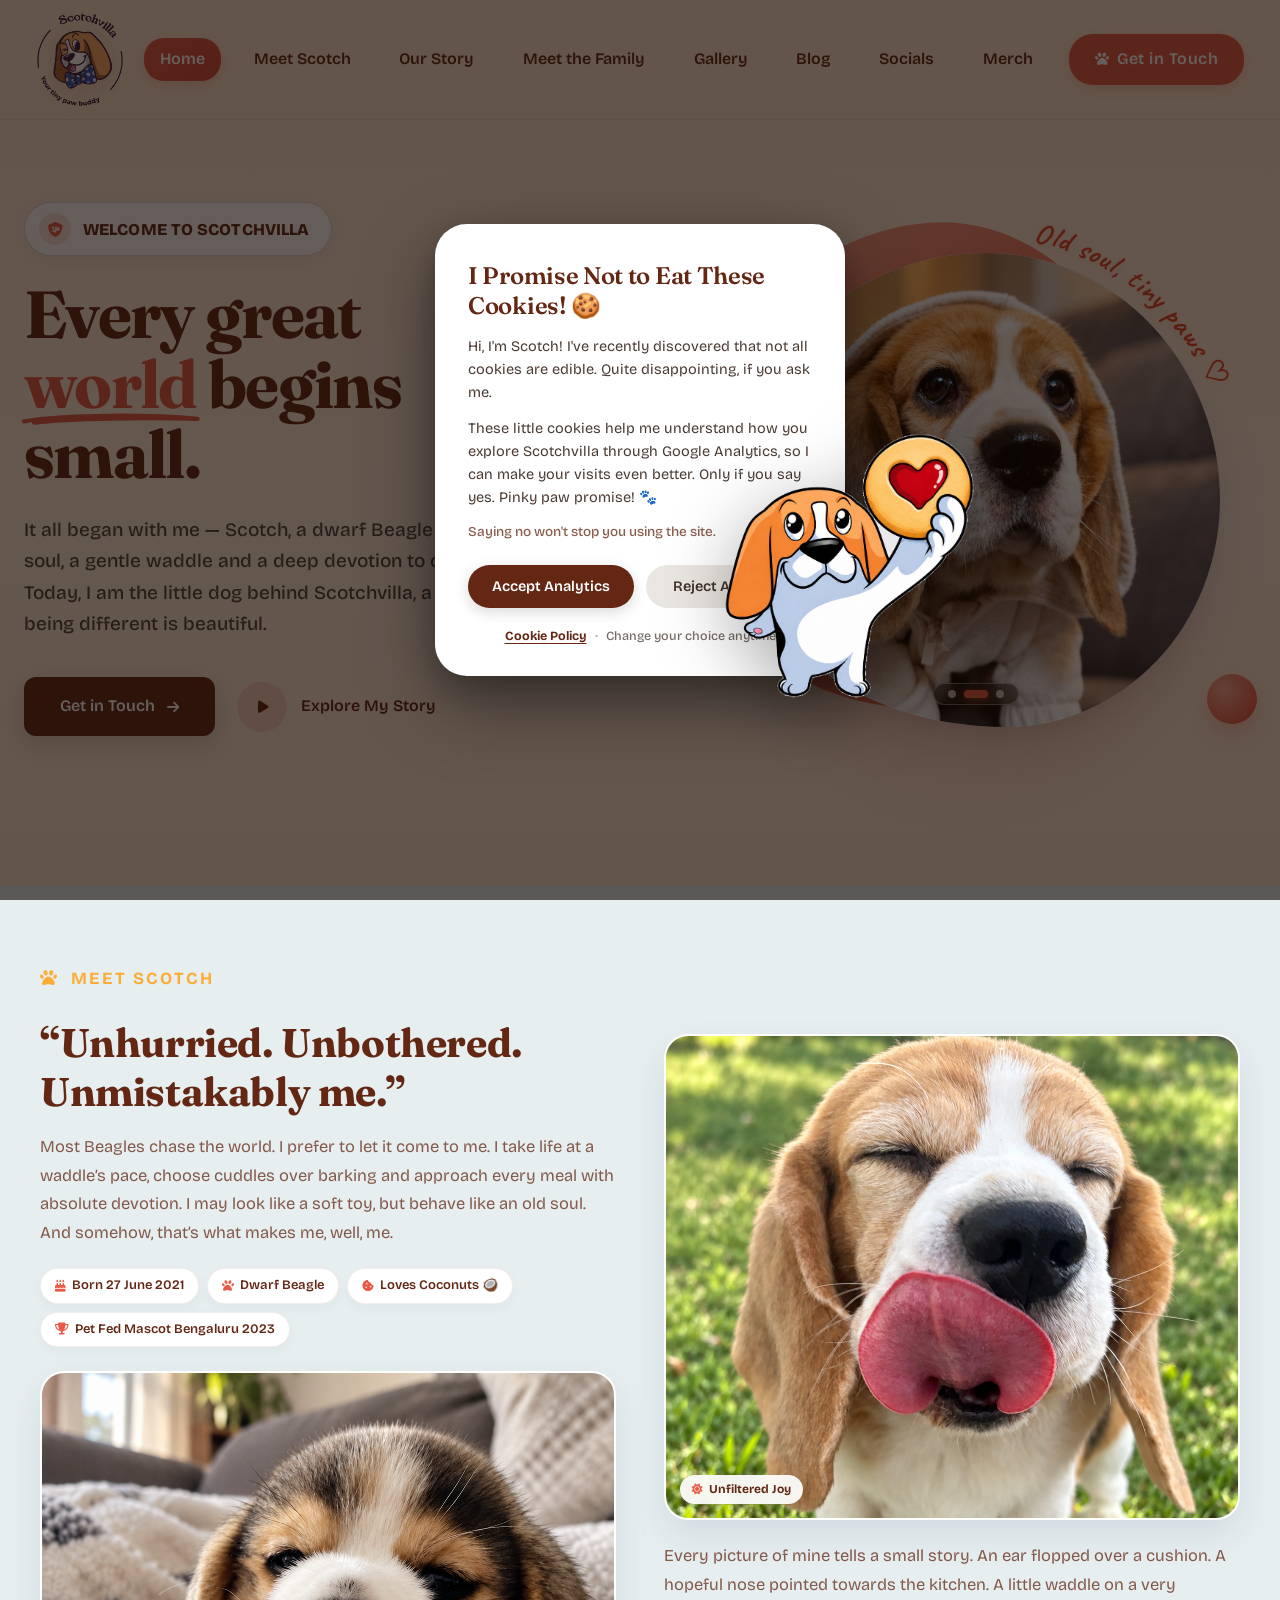
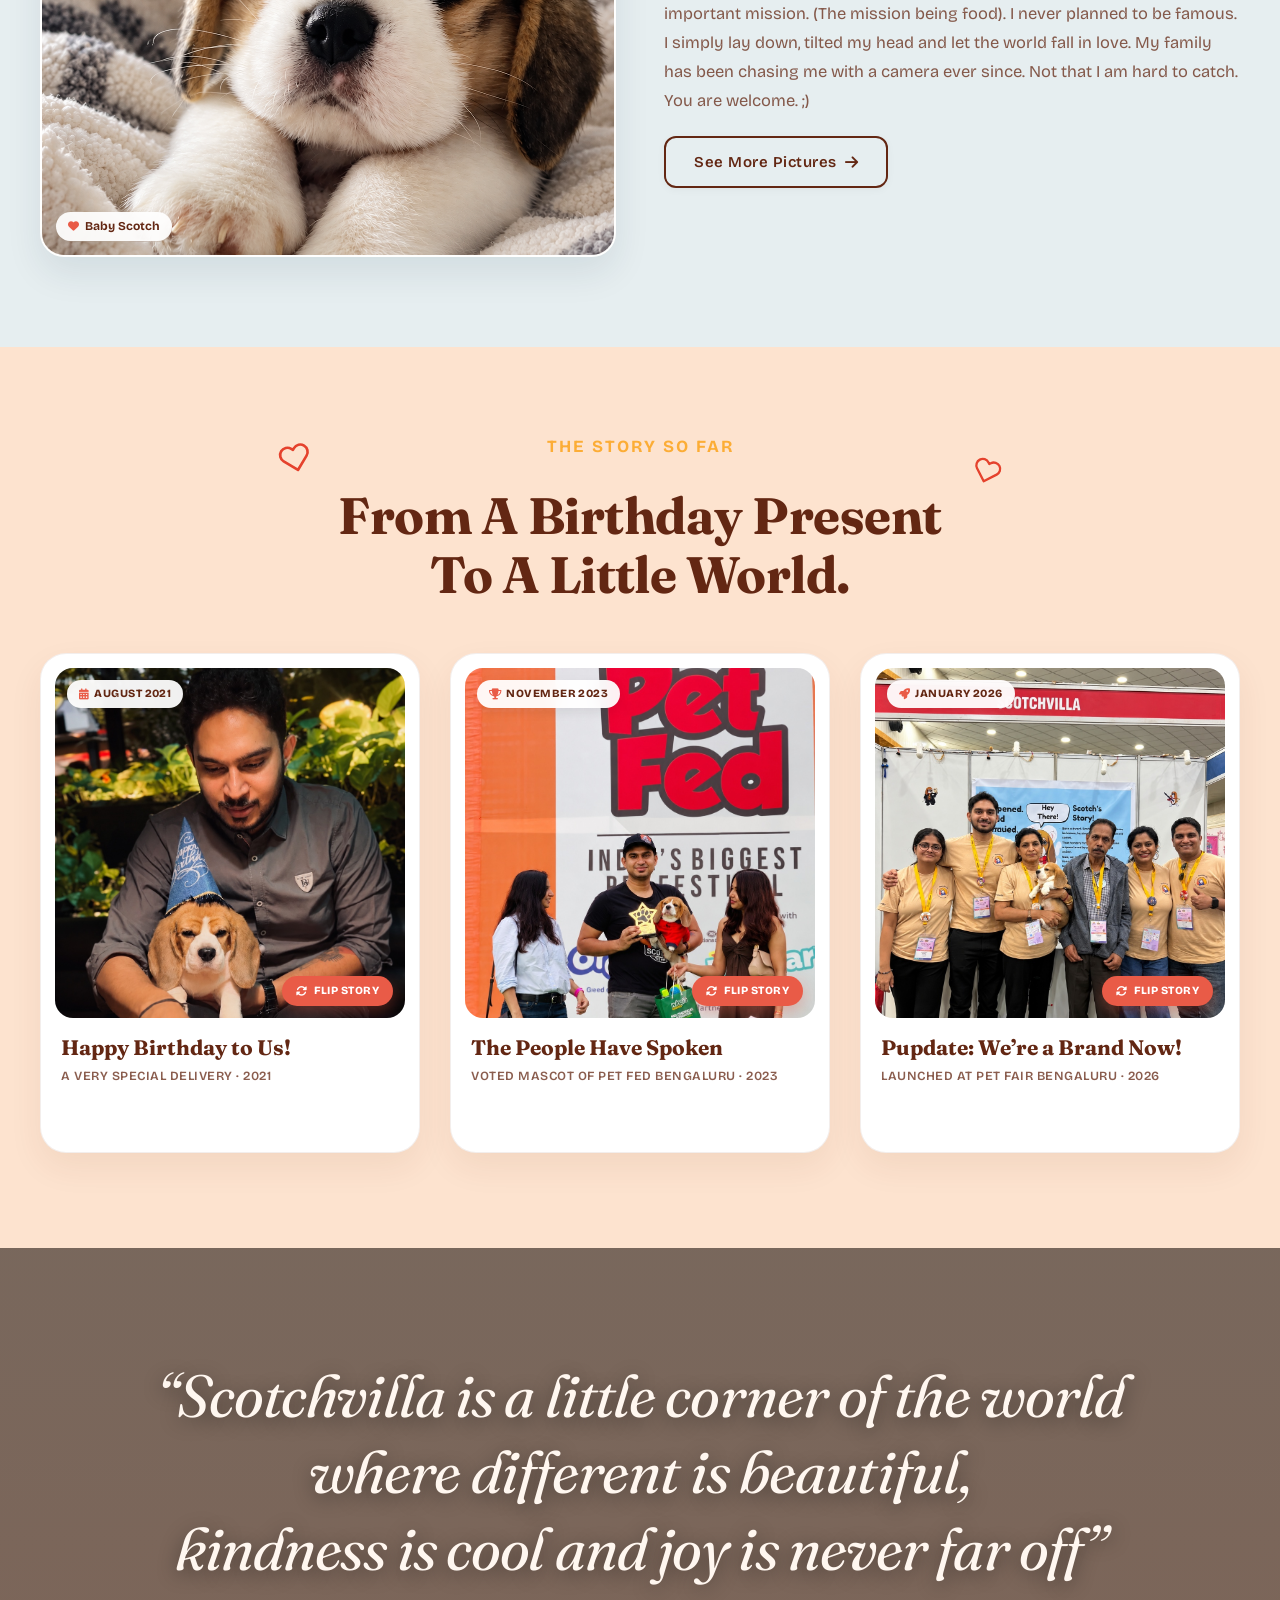
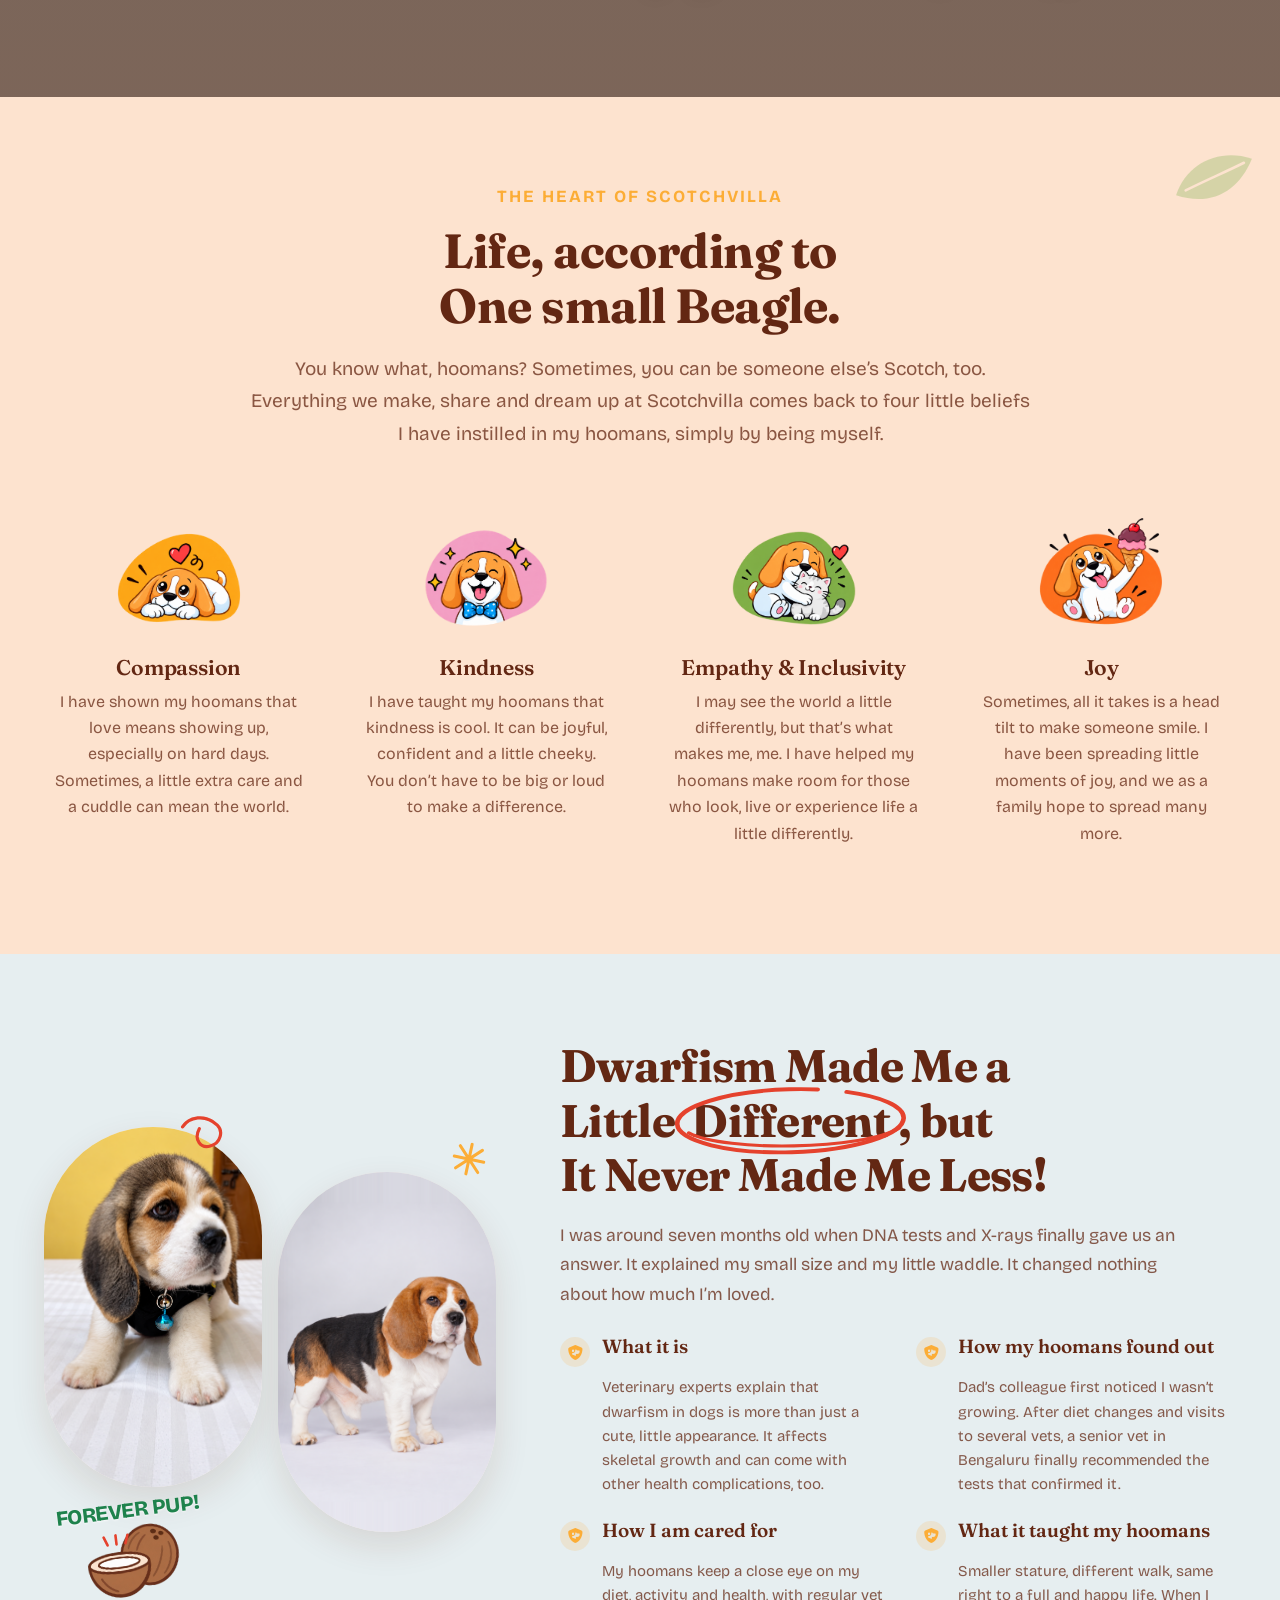
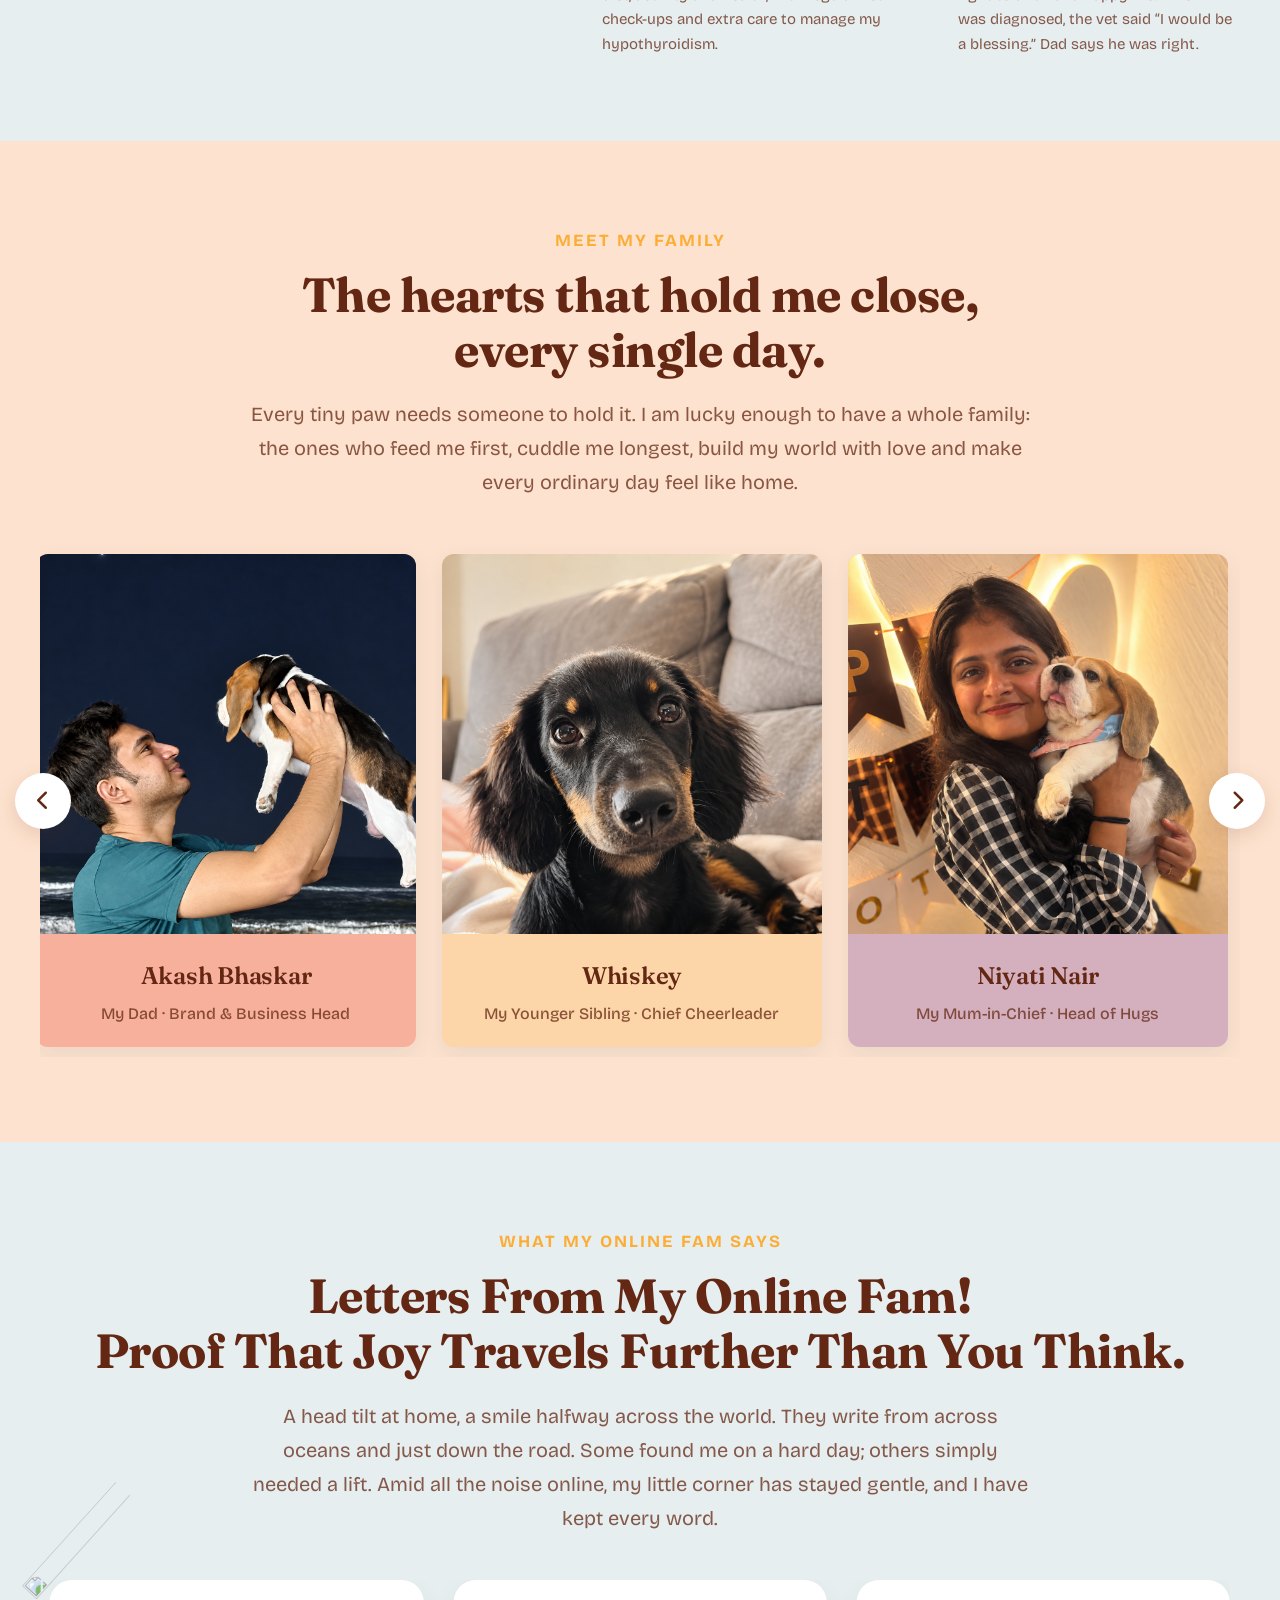
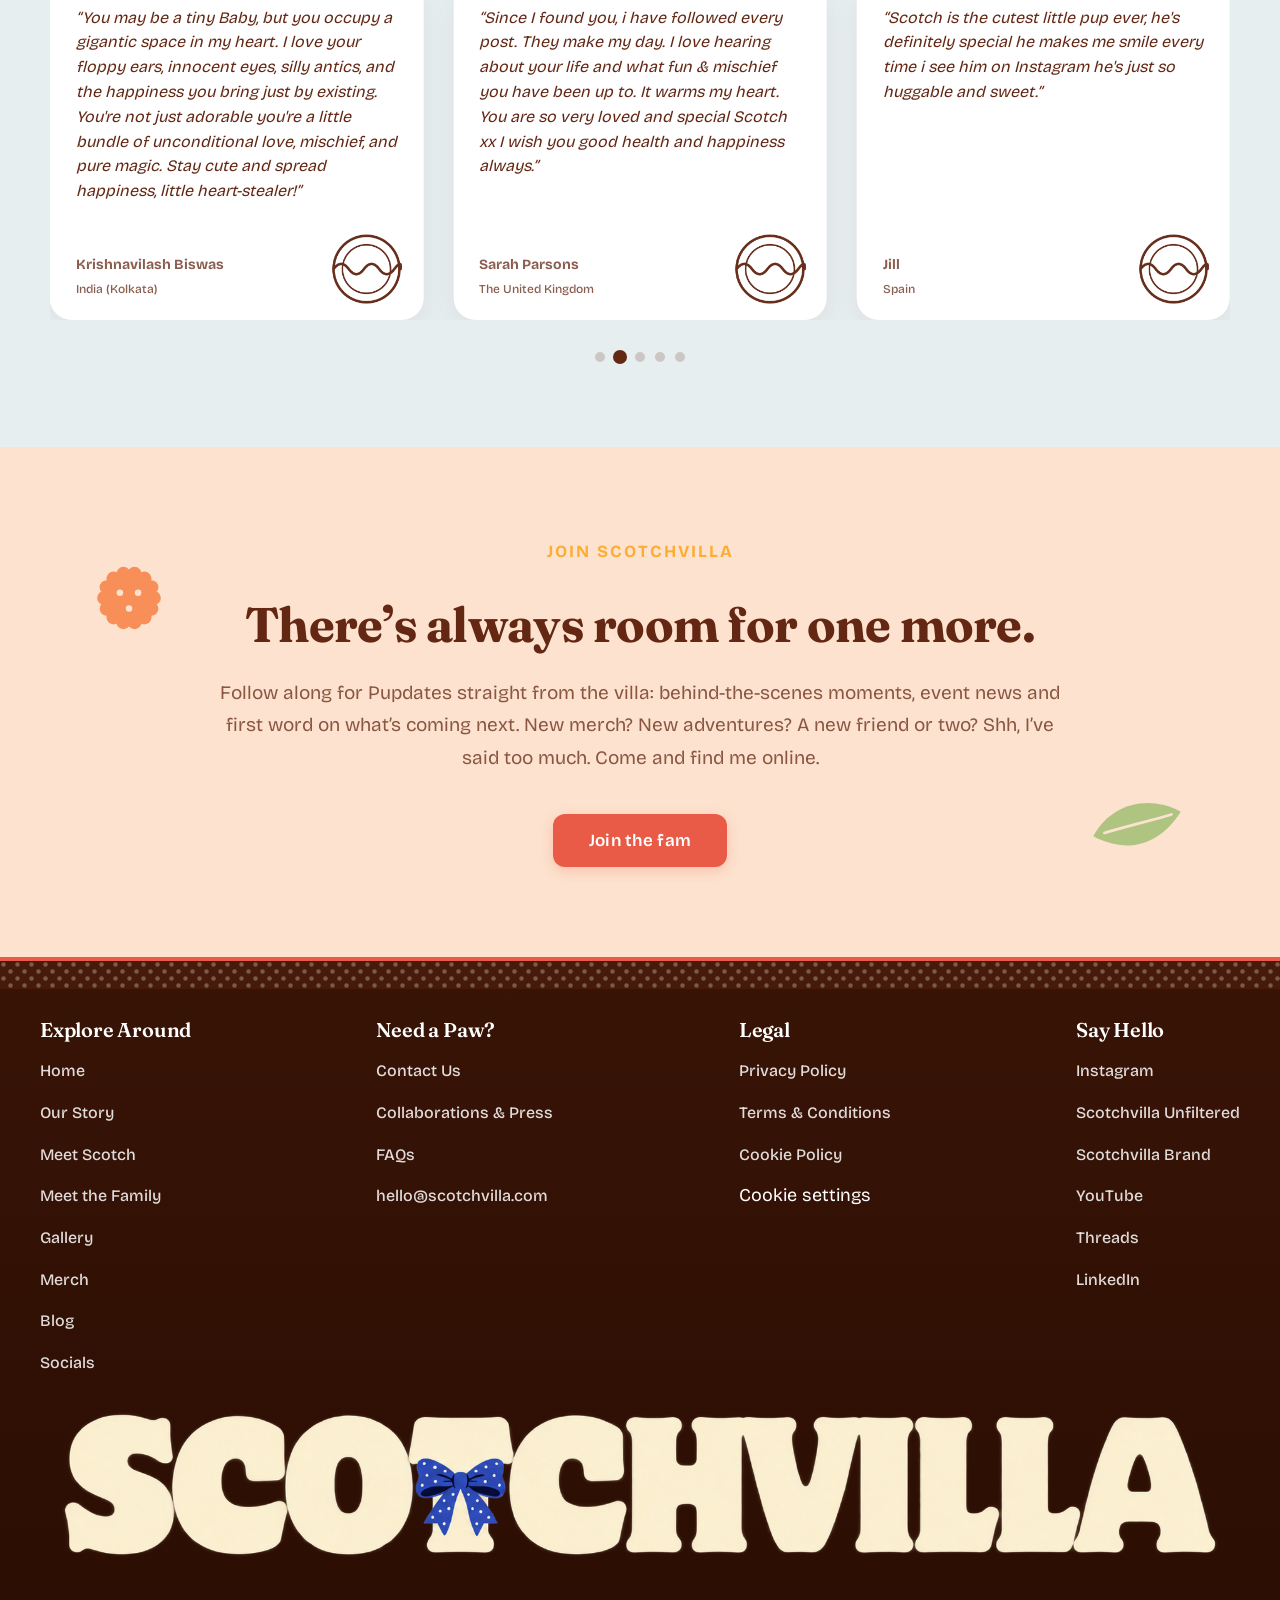
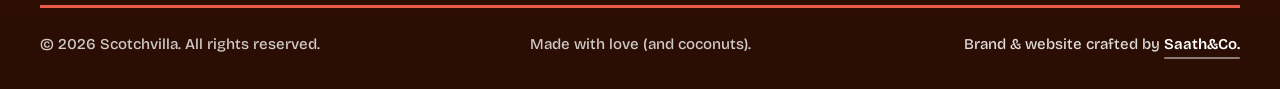
==== commit 6c5f9304: "Polish hero paw footprints: perfect corner tracks, 4-way organic animations, and full-site v75.0 syn" ====
--- a/index.html
+++ b/index.html
@@ -19,7 +19,7 @@
   <link rel="stylesheet" href="https://cdnjs.cloudflare.com/ajax/libs/font-awesome/6.5.1/css/all.min.css">
 
   <!-- Main Styles -->
-  <link rel="stylesheet" href="css/style.css?v=74.0">
+  <link rel="stylesheet" href="css/style.css?v=75.0">
 </head>
 <body>
 
@@ -88,43 +88,40 @@
       </svg>
 
       <!-- Ambient Paw Footprints Backdrop (Scotch's 30 Playful Footprints - Scaled & Distributed) -->
-      <div class="hero-paws-backdrop" aria-hidden="true">
-        <!-- Trail 1: The Scotch Waddle Path (Meandering walking track across lower & mid canvas) -->
-        <span class="hero-paw paw-coral anim-a" style="left: 3%; top: 70%; width: 54px; height: 54px; --rot: 24deg; animation-delay: 0s;"><svg viewBox="0 0 1024 1024"><use href="#hero-paw-symbol"/></svg></span>
-        <span class="hero-paw paw-gold anim-b" style="left: 7%; top: 56%; width: 50px; height: 50px; --rot: 42deg; animation-delay: -2s;"><svg viewBox="0 0 1024 1024"><use href="#hero-paw-symbol"/></svg></span>
-        <span class="hero-paw paw-brown anim-a" style="left: 12%; top: 74%; width: 58px; height: 58px; --rot: 18deg; animation-delay: -4s;"><svg viewBox="0 0 1024 1024"><use href="#hero-paw-symbol"/></svg></span>
-        <span class="hero-paw paw-coral anim-b" style="left: 17%; top: 60%; width: 52px; height: 52px; --rot: 36deg; animation-delay: -1s;"><svg viewBox="0 0 1024 1024"><use href="#hero-paw-symbol"/></svg></span>
-        <span class="hero-paw paw-gold anim-a" style="left: 22%; top: 78%; width: 62px; height: 62px; --rot: 15deg; animation-delay: -3s;"><svg viewBox="0 0 1024 1024"><use href="#hero-paw-symbol"/></svg></span>
-        <span class="hero-paw paw-brown anim-b" style="left: 28%; top: 64%; width: 54px; height: 54px; --rot: 30deg; animation-delay: -5s;"><svg viewBox="0 0 1024 1024"><use href="#hero-paw-symbol"/></svg></span>
-        <span class="hero-paw paw-coral anim-a" style="left: 35%; top: 80%; width: 58px; height: 58px; --rot: 20deg; animation-delay: -2.5s;"><svg viewBox="0 0 1024 1024"><use href="#hero-paw-symbol"/></svg></span>
-        <span class="hero-paw paw-gold anim-b" style="left: 41%; top: 66%; width: 52px; height: 52px; --rot: 35deg; animation-delay: -6s;"><svg viewBox="0 0 1024 1024"><use href="#hero-paw-symbol"/></svg></span>
-        <span class="hero-paw paw-brown anim-a" style="left: 48%; top: 82%; width: 64px; height: 64px; --rot: 15deg; animation-delay: -4.5s;"><svg viewBox="0 0 1024 1024"><use href="#hero-paw-symbol"/></svg></span>
-        <span class="hero-paw paw-coral anim-b" style="left: 54%; top: 70%; width: 54px; height: 54px; --rot: 28deg; animation-delay: -1.5s;"><svg viewBox="0 0 1024 1024"><use href="#hero-paw-symbol"/></svg></span>
-        <span class="hero-paw paw-gold anim-a" style="left: 60%; top: 84%; width: 58px; height: 58px; --rot: 16deg; animation-delay: -3.5s;"><svg viewBox="0 0 1024 1024"><use href="#hero-paw-symbol"/></svg></span>
-        <span class="hero-paw paw-brown anim-b" style="left: 66%; top: 72%; width: 50px; height: 50px; --rot: 32deg; animation-delay: -2s;"><svg viewBox="0 0 1024 1024"><use href="#hero-paw-symbol"/></svg></span>
-
-        <!-- Trail 2: Upper / Framing Area (Across top margin, header, and middle) -->
-        <span class="hero-paw paw-gold anim-a" style="left: 2%; top: 14%; width: 48px; height: 48px; --rot: -22deg; animation-delay: -3.5s;"><svg viewBox="0 0 1024 1024"><use href="#hero-paw-symbol"/></svg></span>
-        <span class="hero-paw paw-coral anim-b" style="left: 9%; top: 5%; width: 44px; height: 44px; --rot: 14deg; animation-delay: -5.5s;"><svg viewBox="0 0 1024 1024"><use href="#hero-paw-symbol"/></svg></span>
-        <span class="hero-paw paw-brown anim-a" style="left: 17%; top: 6%; width: 46px; height: 46px; --rot: -12deg; animation-delay: -1.5s;"><svg viewBox="0 0 1024 1024"><use href="#hero-paw-symbol"/></svg></span>
-        <span class="hero-paw paw-gold anim-b" style="left: 26%; top: 10%; width: 52px; height: 52px; --rot: -18deg; animation-delay: -1s;"><svg viewBox="0 0 1024 1024"><use href="#hero-paw-symbol"/></svg></span>
-        <span class="hero-paw paw-coral anim-a" style="left: 36%; top: 6%; width: 46px; height: 46px; --rot: 20deg; animation-delay: -4s;"><svg viewBox="0 0 1024 1024"><use href="#hero-paw-symbol"/></svg></span>
-        <span class="hero-paw paw-brown anim-b" style="left: 46%; top: 8%; width: 48px; height: 48px; --rot: 26deg; animation-delay: -4.5s;"><svg viewBox="0 0 1024 1024"><use href="#hero-paw-symbol"/></svg></span>
-        <span class="hero-paw paw-gold anim-a" style="left: 54%; top: 14%; width: 44px; height: 44px; --rot: -15deg; animation-delay: -2s;"><svg viewBox="0 0 1024 1024"><use href="#hero-paw-symbol"/></svg></span>
-        <span class="hero-paw paw-coral anim-a" style="left: 47%; top: 30%; width: 50px; height: 50px; --rot: -12deg; animation-delay: -2s;"><svg viewBox="0 0 1024 1024"><use href="#hero-paw-symbol"/></svg></span>
-        <span class="hero-paw paw-brown anim-b" style="left: 43%; top: 48%; width: 46px; height: 46px; --rot: 22deg; animation-delay: -3s;"><svg viewBox="0 0 1024 1024"><use href="#hero-paw-symbol"/></svg></span>
-        <span class="hero-paw paw-gold anim-a" style="left: 38%; top: 38%; width: 44px; height: 44px; --rot: -25deg; animation-delay: -5s;"><svg viewBox="0 0 1024 1024"><use href="#hero-paw-symbol"/></svg></span>
-
-        <!-- Trail 3: Right Side & Perimeter Framing around Blob Stage -->
-        <span class="hero-paw paw-gold anim-a" style="right: 7%; top: 10%; width: 52px; height: 52px; --rot: -28deg; animation-delay: -4.5s;"><svg viewBox="0 0 1024 1024"><use href="#hero-paw-symbol"/></svg></span>
-        <span class="hero-paw paw-coral anim-b" style="right: 18%; top: 6%; width: 46px; height: 46px; --rot: 18deg; animation-delay: -3s;"><svg viewBox="0 0 1024 1024"><use href="#hero-paw-symbol"/></svg></span>
-        <span class="hero-paw paw-brown anim-a" style="right: 1%; top: 32%; width: 54px; height: 54px; --rot: -14deg; animation-delay: -2.5s;"><svg viewBox="0 0 1024 1024"><use href="#hero-paw-symbol"/></svg></span>
-        <span class="hero-paw paw-coral anim-b" style="right: 2%; top: 52%; width: 58px; height: 58px; --rot: 16deg; animation-delay: -2s;"><svg viewBox="0 0 1024 1024"><use href="#hero-paw-symbol"/></svg></span>
-        <span class="hero-paw paw-brown anim-a" style="right: 4%; top: 72%; width: 60px; height: 60px; --rot: -22deg; animation-delay: -5s;"><svg viewBox="0 0 1024 1024"><use href="#hero-paw-symbol"/></svg></span>
-        <span class="hero-paw paw-gold anim-b" style="right: 13%; top: 84%; width: 54px; height: 54px; --rot: 24deg; animation-delay: -4s;"><svg viewBox="0 0 1024 1024"><use href="#hero-paw-symbol"/></svg></span>
-        <span class="hero-paw paw-coral anim-a" style="right: 22%; top: 90%; width: 56px; height: 56px; --rot: 18deg; animation-delay: -3.5s;"><svg viewBox="0 0 1024 1024"><use href="#hero-paw-symbol"/></svg></span>
-        <span class="hero-paw paw-gold anim-b" style="right: 32%; top: 86%; width: 50px; height: 50px; --rot: -10deg; animation-delay: -1.5s;"><svg viewBox="0 0 1024 1024"><use href="#hero-paw-symbol"/></svg></span>
-      </div>
+          <div class="hero-paws-backdrop" aria-hidden="true">
+      <span class="hero-paw paw-gold anim-a" style="left: 2.5%; top: 8.0%; width: 50px; height: 50px; --rot: -20deg; animation-delay: 0.0s;"><svg><use href="#hero-paw-symbol"></use></svg></span>
+      <span class="hero-paw paw-coral anim-b" style="left: 8.5%; top: 4.5%; width: 46px; height: 46px; --rot: 16deg; animation-delay: -2.1s;"><svg><use href="#hero-paw-symbol"></use></svg></span>
+      <span class="hero-paw paw-brown anim-c" style="left: 15.5%; top: 6.5%; width: 48px; height: 48px; --rot: -10deg; animation-delay: -4.5s;"><svg><use href="#hero-paw-symbol"></use></svg></span>
+      <span class="hero-paw paw-gold anim-d" style="left: 23.5%; top: 10.0%; width: 52px; height: 52px; --rot: 15deg; animation-delay: -1.3s;"><svg><use href="#hero-paw-symbol"></use></svg></span>
+      <span class="hero-paw paw-coral anim-a" style="left: 3.0%; top: 24.0%; width: 46px; height: 46px; --rot: -15deg; animation-delay: -3.8s;"><svg><use href="#hero-paw-symbol"></use></svg></span>
+      <span class="hero-paw paw-brown anim-b" style="left: 8.0%; top: 32.0%; width: 42px; height: 42px; --rot: 18deg; animation-delay: -5.2s;"><svg><use href="#hero-paw-symbol"></use></svg></span>
+      <span class="hero-paw paw-gold anim-a" style="left: 3.5%; top: 58.0%; width: 52px; height: 52px; --rot: 38deg; animation-delay: -1.0s;"><svg><use href="#hero-paw-symbol"></use></svg></span>
+      <span class="hero-paw paw-coral anim-c" style="left: 2.5%; top: 72.0%; width: 56px; height: 56px; --rot: 22deg; animation-delay: -3.4s;"><svg><use href="#hero-paw-symbol"></use></svg></span>
+      <span class="hero-paw paw-brown anim-b" style="left: 8.0%; top: 64.0%; width: 50px; height: 50px; --rot: 32deg; animation-delay: -5.0s;"><svg><use href="#hero-paw-symbol"></use></svg></span>
+      <span class="hero-paw paw-gold anim-d" style="left: 13.0%; top: 78.0%; width: 60px; height: 60px; --rot: 18deg; animation-delay: -2.6s;"><svg><use href="#hero-paw-symbol"></use></svg></span>
+      <span class="hero-paw paw-coral anim-a" style="left: 18.0%; top: 62.0%; width: 54px; height: 54px; --rot: 35deg; animation-delay: -4.2s;"><svg><use href="#hero-paw-symbol"></use></svg></span>
+      <span class="hero-paw paw-brown anim-c" style="left: 23.0%; top: 80.0%; width: 62px; height: 62px; --rot: 16deg; animation-delay: -1.8s;"><svg><use href="#hero-paw-symbol"></use></svg></span>
+      <span class="hero-paw paw-gold anim-b" style="left: 29.0%; top: 66.0%; width: 52px; height: 52px; --rot: 28deg; animation-delay: -6.1s;"><svg><use href="#hero-paw-symbol"></use></svg></span>
+      <span class="hero-paw paw-coral anim-d" style="left: 34.0%; top: 82.0%; width: 58px; height: 58px; --rot: 20deg; animation-delay: -3.1s;"><svg><use href="#hero-paw-symbol"></use></svg></span>
+      <span class="hero-paw paw-coral anim-b" style="left: 33.0%; top: 5.5%; width: 46px; height: 46px; --rot: 18deg; animation-delay: -4.8s;"><svg><use href="#hero-paw-symbol"></use></svg></span>
+      <span class="hero-paw paw-gold anim-a" style="left: 43.0%; top: 7.5%; width: 48px; height: 48px; --rot: 24deg; animation-delay: -2.4s;"><svg><use href="#hero-paw-symbol"></use></svg></span>
+      <span class="hero-paw paw-brown anim-d" style="left: 53.0%; top: 6.0%; width: 45px; height: 45px; --rot: -14deg; animation-delay: -5.9s;"><svg><use href="#hero-paw-symbol"></use></svg></span>
+      <span class="hero-paw paw-brown anim-c" style="left: 41.0%; top: 68.0%; width: 50px; height: 50px; --rot: 32deg; animation-delay: -3.5s;"><svg><use href="#hero-paw-symbol"></use></svg></span>
+      <span class="hero-paw paw-gold anim-b" style="left: 49.0%; top: 84.0%; width: 64px; height: 64px; --rot: 15deg; animation-delay: -1.2s;"><svg><use href="#hero-paw-symbol"></use></svg></span>
+      <span class="hero-paw paw-coral anim-a" style="left: 55.0%; top: 72.0%; width: 54px; height: 54px; --rot: 26deg; animation-delay: -4.0s;"><svg><use href="#hero-paw-symbol"></use></svg></span>
+      <span class="hero-paw paw-brown anim-d" style="left: 62.0%; top: 86.0%; width: 58px; height: 58px; --rot: 16deg; animation-delay: -2.8s;"><svg><use href="#hero-paw-symbol"></use></svg></span>
+      <span class="hero-paw paw-coral anim-a" style="left: 72.0%; top: 7.0%; width: 46px; height: 46px; --rot: 16deg; animation-delay: -3.6s;"><svg><use href="#hero-paw-symbol"></use></svg></span>
+      <span class="hero-paw paw-gold anim-c" style="left: 81.5%; top: 5.0%; width: 48px; height: 48px; --rot: -18deg; animation-delay: -1.7s;"><svg><use href="#hero-paw-symbol"></use></svg></span>
+      <span class="hero-paw paw-brown anim-b" style="left: 90.0%; top: 8.0%; width: 52px; height: 52px; --rot: -26deg; animation-delay: -5.4s;"><svg><use href="#hero-paw-symbol"></use></svg></span>
+      <span class="hero-paw paw-gold anim-d" style="left: 96.0%; top: 15.0%; width: 50px; height: 50px; --rot: 14deg; animation-delay: -2.9s;"><svg><use href="#hero-paw-symbol"></use></svg></span>
+      <span class="hero-paw paw-coral anim-a" style="left: 94.0%; top: 28.0%; width: 48px; height: 48px; --rot: -12deg; animation-delay: -4.3s;"><svg><use href="#hero-paw-symbol"></use></svg></span>
+      <span class="hero-paw paw-brown anim-c" style="left: 96.5%; top: 44.0%; width: 52px; height: 52px; --rot: 18deg; animation-delay: -1.5s;"><svg><use href="#hero-paw-symbol"></use></svg></span>
+      <span class="hero-paw paw-coral anim-b" style="left: 95.0%; top: 60.0%; width: 58px; height: 58px; --rot: -20deg; animation-delay: -4.9s;"><svg><use href="#hero-paw-symbol"></use></svg></span>
+      <span class="hero-paw paw-gold anim-d" style="left: 93.5%; top: 75.0%; width: 60px; height: 60px; --rot: 22deg; animation-delay: -2.2s;"><svg><use href="#hero-paw-symbol"></use></svg></span>
+      <span class="hero-paw paw-brown anim-a" style="left: 86.0%; top: 85.0%; width: 56px; height: 56px; --rot: -18deg; animation-delay: -5.7s;"><svg><use href="#hero-paw-symbol"></use></svg></span>
+      <span class="hero-paw paw-coral anim-c" style="left: 77.0%; top: 90.5%; width: 54px; height: 54px; --rot: 20deg; animation-delay: -3.3s;"><svg><use href="#hero-paw-symbol"></use></svg></span>
+      <span class="hero-paw paw-gold anim-b" style="left: 68.0%; top: 86.0%; width: 52px; height: 52px; --rot: -12deg; animation-delay: -1.6s;"><svg><use href="#hero-paw-symbol"></use></svg></span>
+    </div>
 
       <div class="hero-grid">
 
--- a/css/style.css
+++ b/css/style.css
@@ -1299,7 +1299,7 @@
     transform: translateY(0px) rotate(var(--rot, 0deg)) scale(1);
   }
   50% {
-    transform: translateY(-7px) rotate(calc(var(--rot, 0deg) + 3deg)) scale(1.03);
+    transform: translateY(-8px) rotate(calc(var(--rot, 0deg) + 3.5deg)) scale(1.03);
   }
 }
 
@@ -1308,7 +1308,25 @@
     transform: translateY(0px) rotate(var(--rot, 0deg)) scale(1);
   }
   50% {
-    transform: translateY(6px) rotate(calc(var(--rot, 0deg) - 3deg)) scale(0.98);
+    transform: translateY(7px) rotate(calc(var(--rot, 0deg) - 3.5deg)) scale(0.97);
+  }
+}
+
+@keyframes pawWagC {
+  0%, 100% {
+    transform: translate(0px, 0px) rotate(var(--rot, 0deg)) scale(1);
+  }
+  50% {
+    transform: translate(6px, -6px) rotate(calc(var(--rot, 0deg) + 2deg)) scale(1.02);
+  }
+}
+
+@keyframes pawWagD {
+  0%, 100% {
+    transform: translate(0px, 0px) rotate(var(--rot, 0deg)) scale(1);
+  }
+  50% {
+    transform: translate(-6px, 6px) rotate(calc(var(--rot, 0deg) - 2.5deg)) scale(0.98);
   }
 }
 
@@ -1318,6 +1336,14 @@
 
 .hero-paw.anim-b {
   animation: pawWagB 9.5s ease-in-out infinite;
+}
+
+.hero-paw.anim-c {
+  animation: pawWagC 8.8s ease-in-out infinite;
+}
+
+.hero-paw.anim-d {
+  animation: pawWagD 10.2s ease-in-out infinite;
 }
 
 @media (max-width: 768px) {
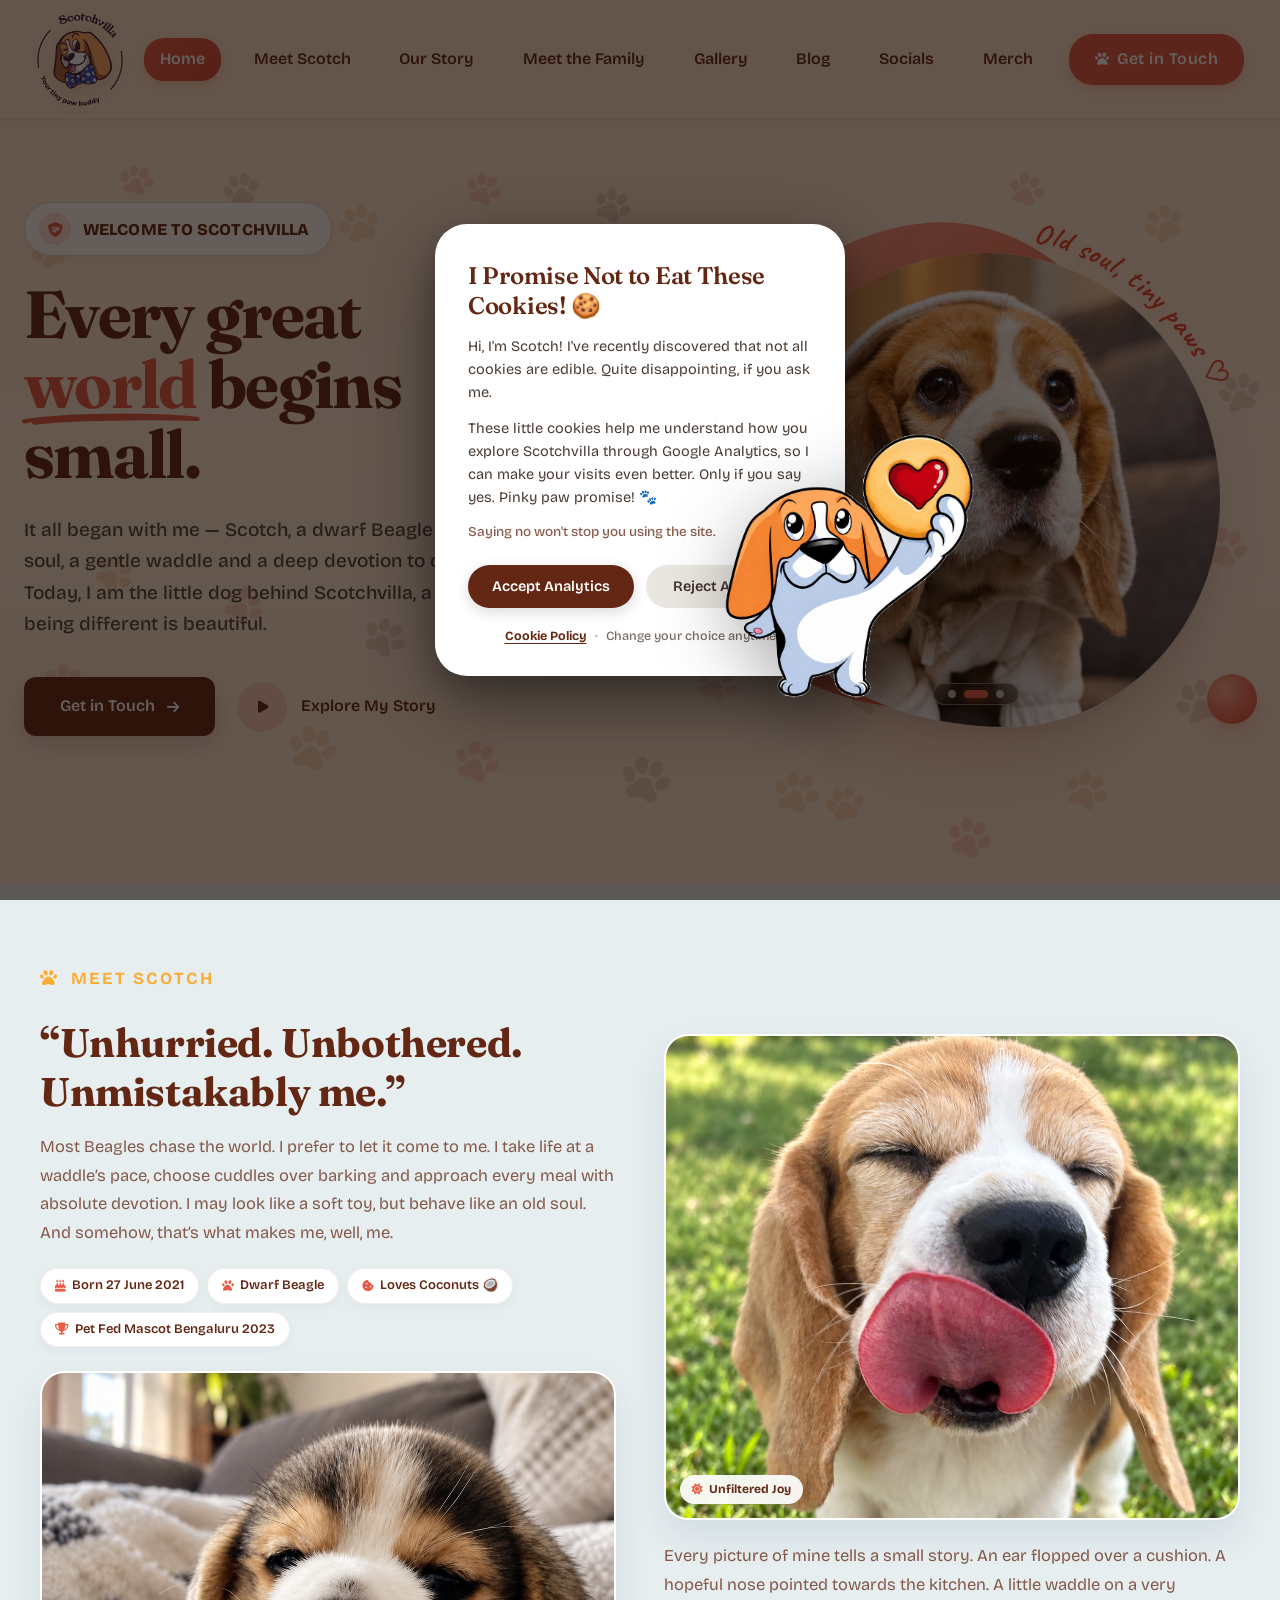
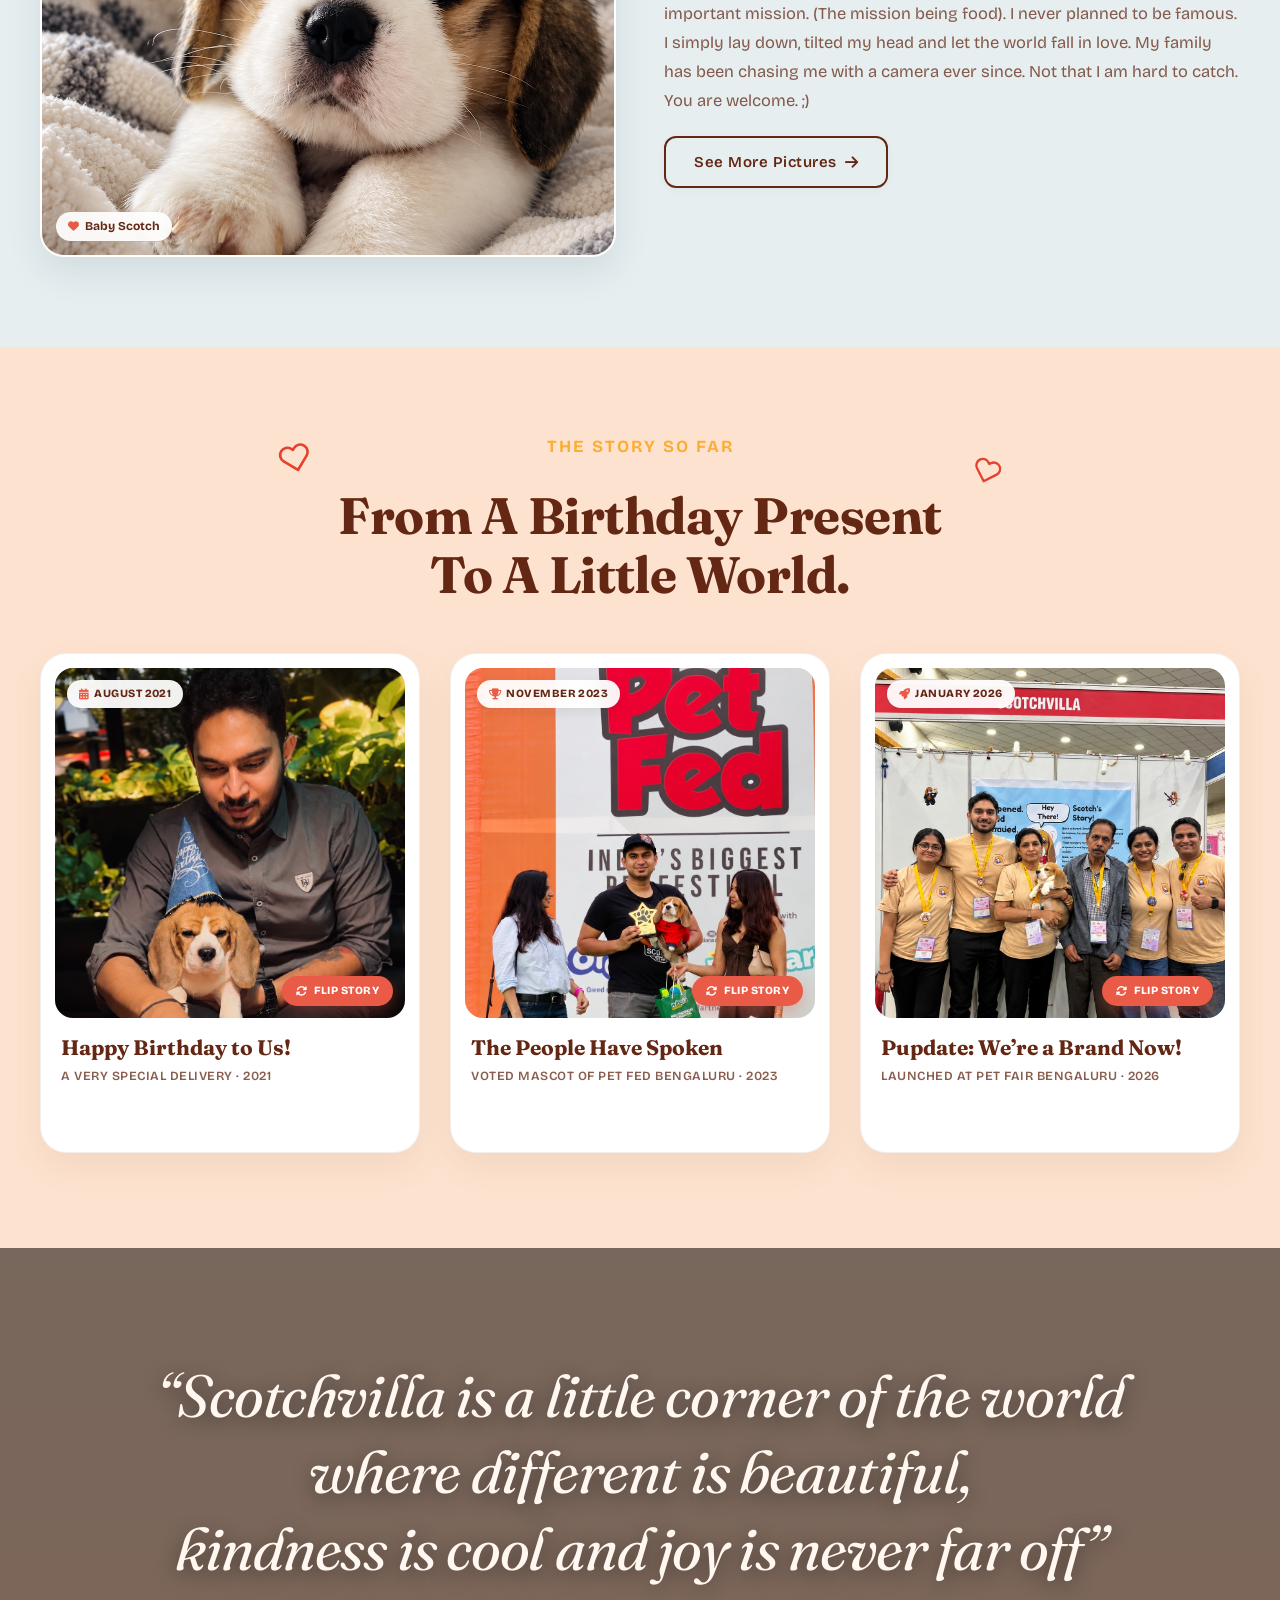
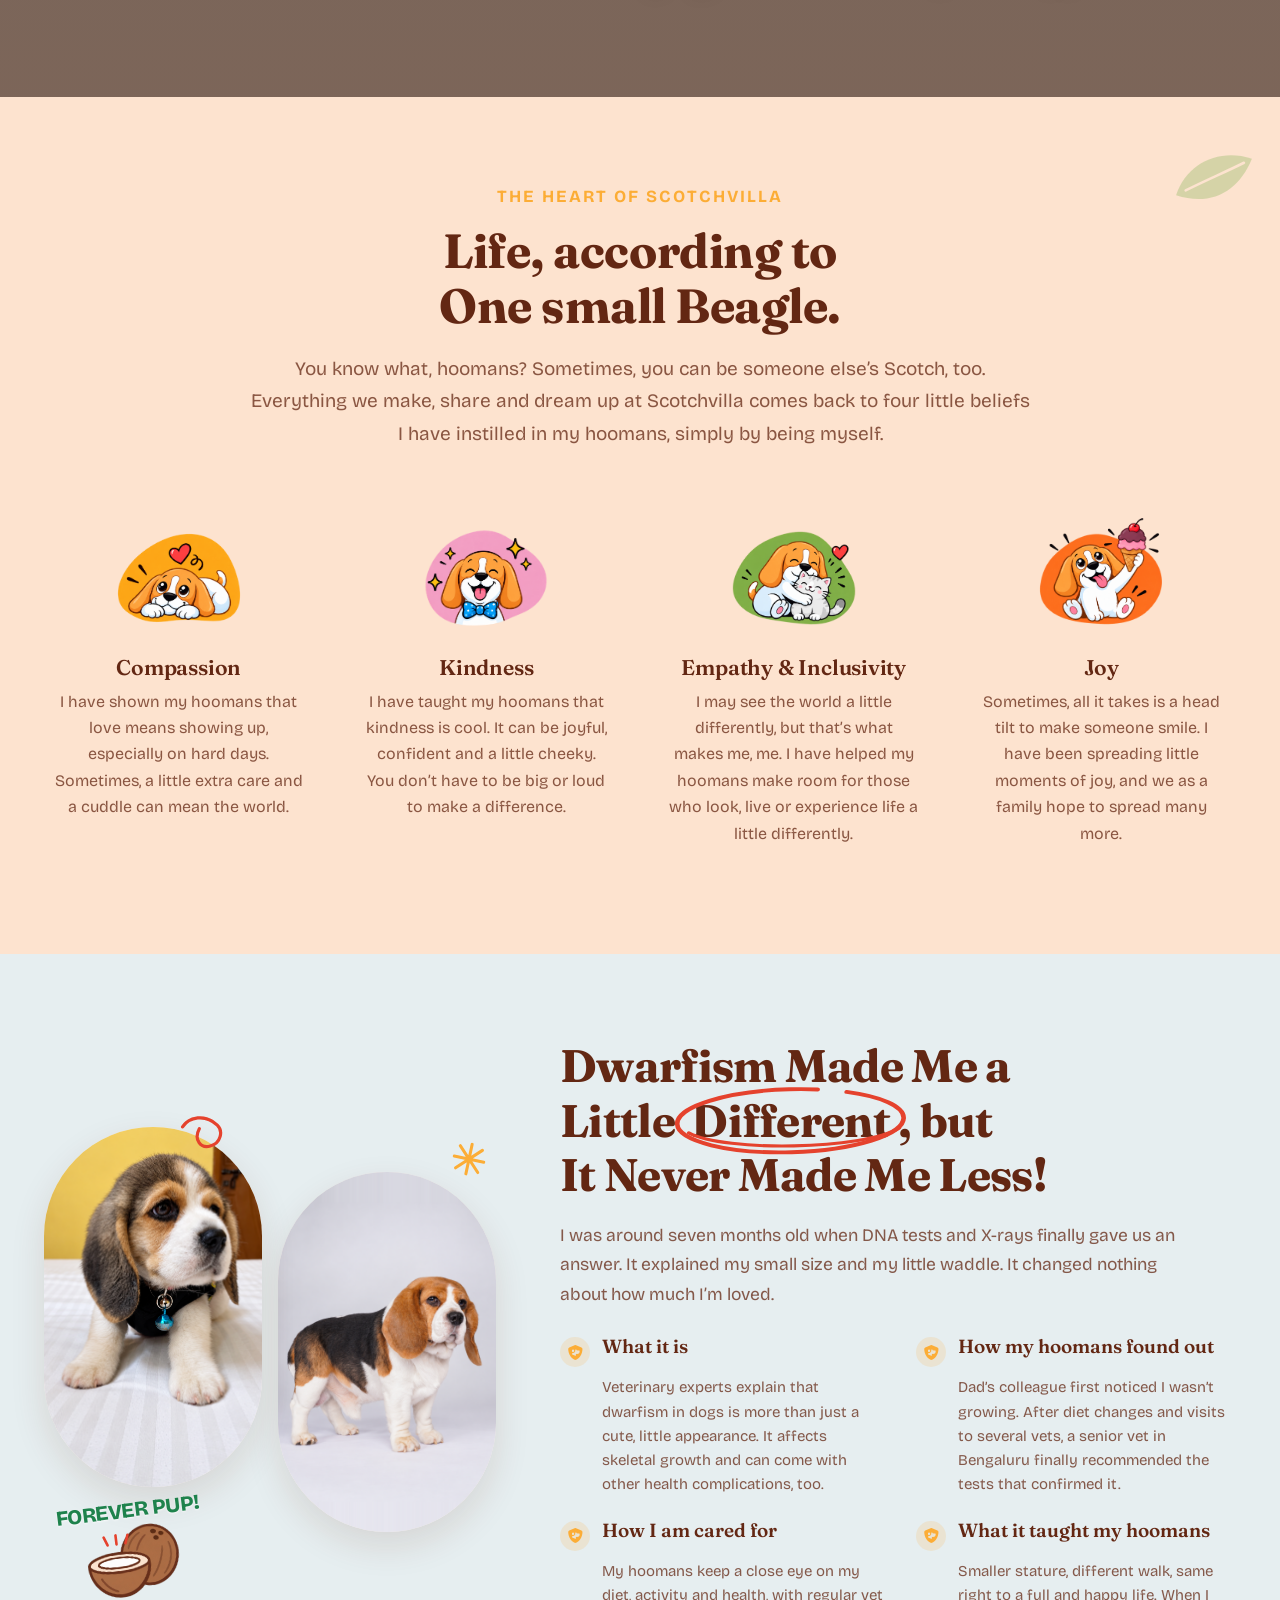
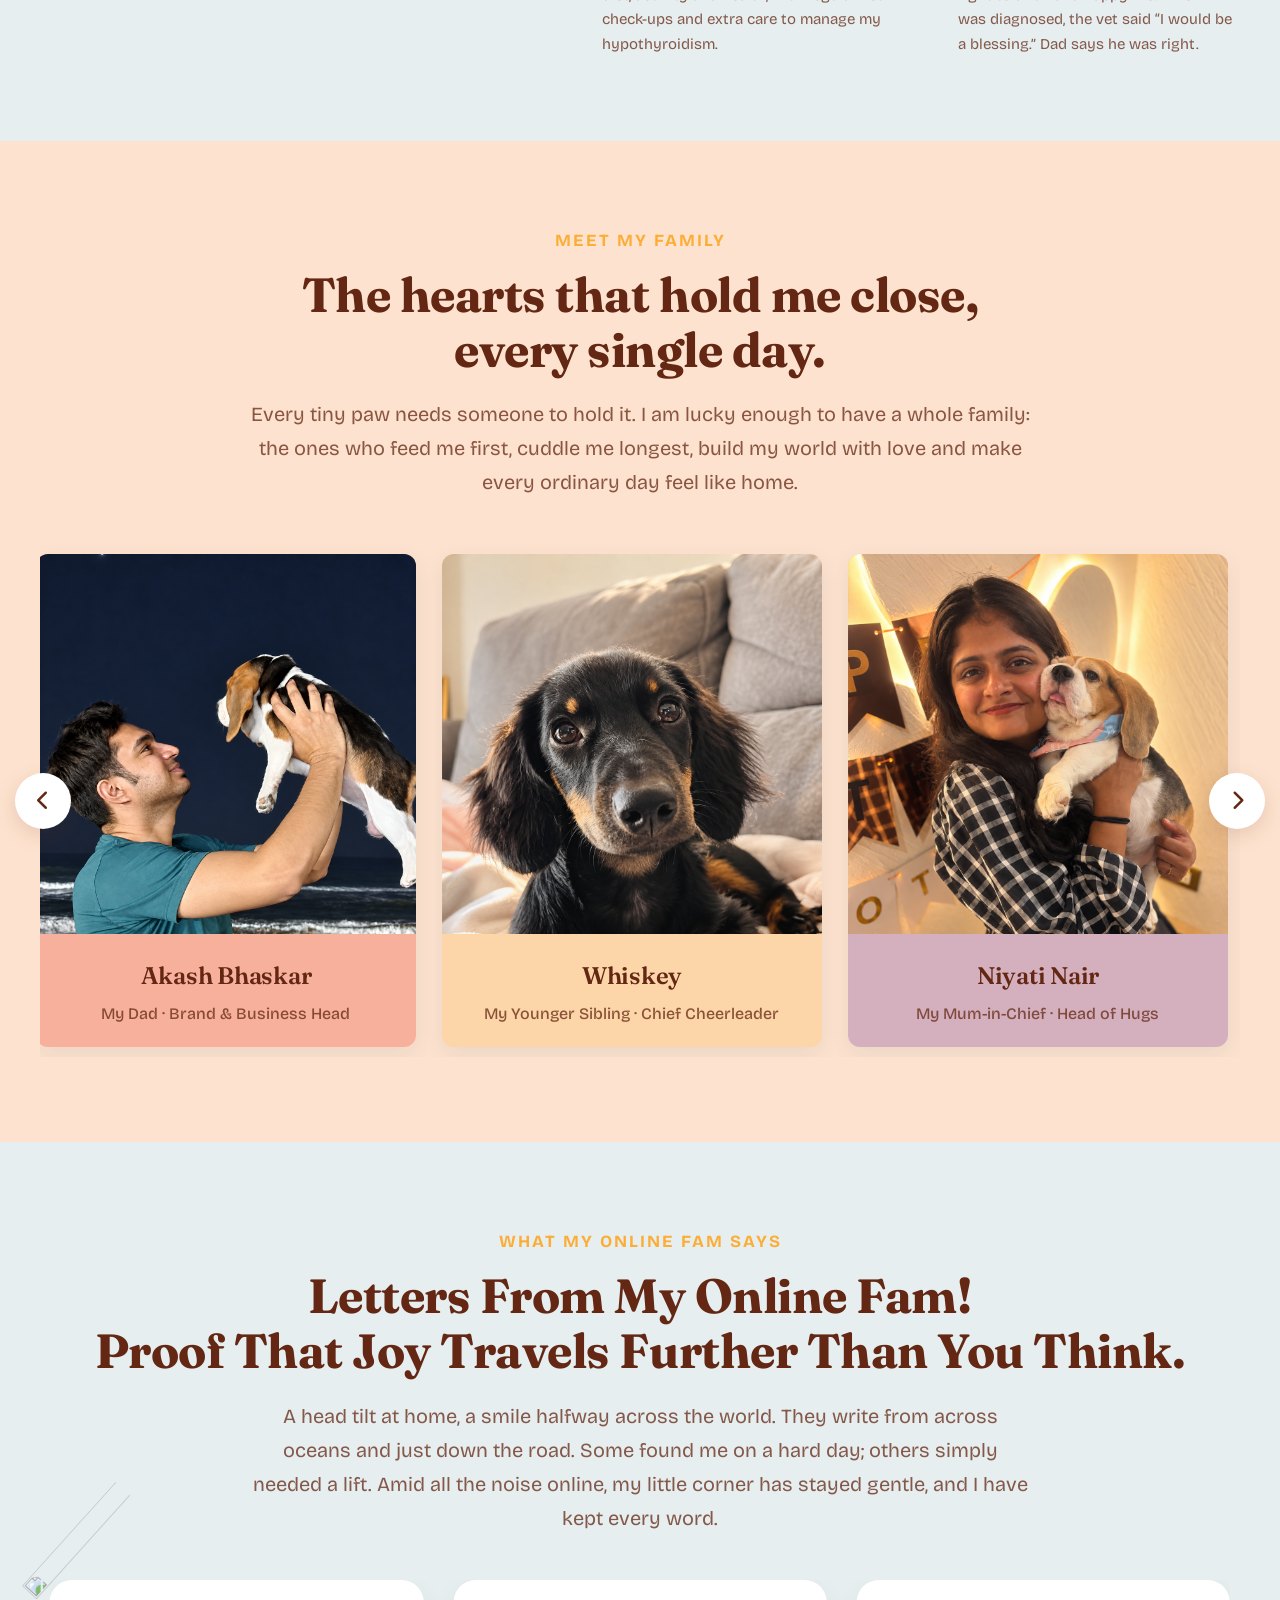
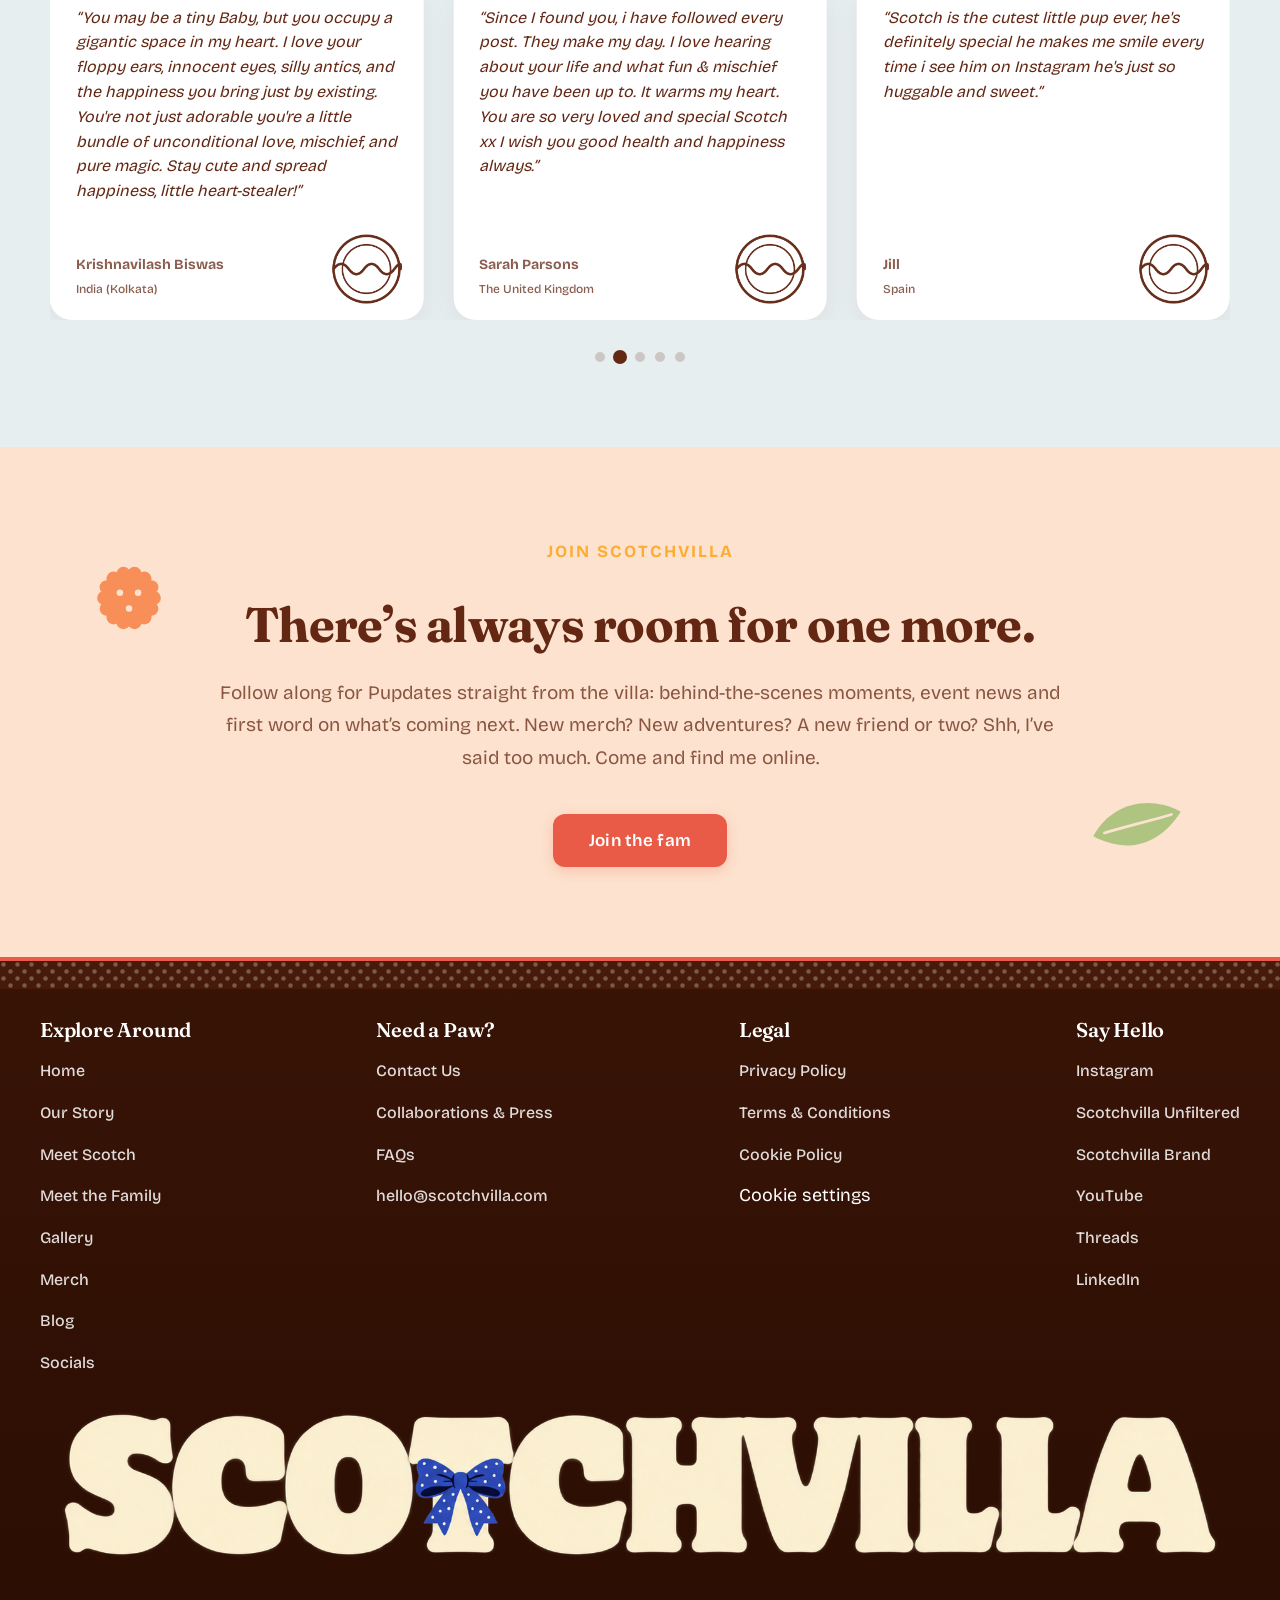
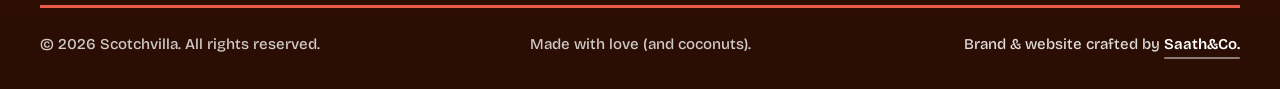
==== commit cf2a9bb1: "Restore exact original hero paw footprints and styling" ====
--- a/index.html
+++ b/index.html
@@ -19,7 +19,7 @@
   <link rel="stylesheet" href="https://cdnjs.cloudflare.com/ajax/libs/font-awesome/6.5.1/css/all.min.css">
 
   <!-- Main Styles -->
-  <link rel="stylesheet" href="css/style.css?v=75.0">
+  <link rel="stylesheet" href="css/style.css?v=74.0">
 </head>
 <body>
 
@@ -88,40 +88,43 @@
       </svg>
 
       <!-- Ambient Paw Footprints Backdrop (Scotch's 30 Playful Footprints - Scaled & Distributed) -->
-          <div class="hero-paws-backdrop" aria-hidden="true">
-      <span class="hero-paw paw-gold anim-a" style="left: 2.5%; top: 8.0%; width: 50px; height: 50px; --rot: -20deg; animation-delay: 0.0s;"><svg><use href="#hero-paw-symbol"></use></svg></span>
-      <span class="hero-paw paw-coral anim-b" style="left: 8.5%; top: 4.5%; width: 46px; height: 46px; --rot: 16deg; animation-delay: -2.1s;"><svg><use href="#hero-paw-symbol"></use></svg></span>
-      <span class="hero-paw paw-brown anim-c" style="left: 15.5%; top: 6.5%; width: 48px; height: 48px; --rot: -10deg; animation-delay: -4.5s;"><svg><use href="#hero-paw-symbol"></use></svg></span>
-      <span class="hero-paw paw-gold anim-d" style="left: 23.5%; top: 10.0%; width: 52px; height: 52px; --rot: 15deg; animation-delay: -1.3s;"><svg><use href="#hero-paw-symbol"></use></svg></span>
-      <span class="hero-paw paw-coral anim-a" style="left: 3.0%; top: 24.0%; width: 46px; height: 46px; --rot: -15deg; animation-delay: -3.8s;"><svg><use href="#hero-paw-symbol"></use></svg></span>
-      <span class="hero-paw paw-brown anim-b" style="left: 8.0%; top: 32.0%; width: 42px; height: 42px; --rot: 18deg; animation-delay: -5.2s;"><svg><use href="#hero-paw-symbol"></use></svg></span>
-      <span class="hero-paw paw-gold anim-a" style="left: 3.5%; top: 58.0%; width: 52px; height: 52px; --rot: 38deg; animation-delay: -1.0s;"><svg><use href="#hero-paw-symbol"></use></svg></span>
-      <span class="hero-paw paw-coral anim-c" style="left: 2.5%; top: 72.0%; width: 56px; height: 56px; --rot: 22deg; animation-delay: -3.4s;"><svg><use href="#hero-paw-symbol"></use></svg></span>
-      <span class="hero-paw paw-brown anim-b" style="left: 8.0%; top: 64.0%; width: 50px; height: 50px; --rot: 32deg; animation-delay: -5.0s;"><svg><use href="#hero-paw-symbol"></use></svg></span>
-      <span class="hero-paw paw-gold anim-d" style="left: 13.0%; top: 78.0%; width: 60px; height: 60px; --rot: 18deg; animation-delay: -2.6s;"><svg><use href="#hero-paw-symbol"></use></svg></span>
-      <span class="hero-paw paw-coral anim-a" style="left: 18.0%; top: 62.0%; width: 54px; height: 54px; --rot: 35deg; animation-delay: -4.2s;"><svg><use href="#hero-paw-symbol"></use></svg></span>
-      <span class="hero-paw paw-brown anim-c" style="left: 23.0%; top: 80.0%; width: 62px; height: 62px; --rot: 16deg; animation-delay: -1.8s;"><svg><use href="#hero-paw-symbol"></use></svg></span>
-      <span class="hero-paw paw-gold anim-b" style="left: 29.0%; top: 66.0%; width: 52px; height: 52px; --rot: 28deg; animation-delay: -6.1s;"><svg><use href="#hero-paw-symbol"></use></svg></span>
-      <span class="hero-paw paw-coral anim-d" style="left: 34.0%; top: 82.0%; width: 58px; height: 58px; --rot: 20deg; animation-delay: -3.1s;"><svg><use href="#hero-paw-symbol"></use></svg></span>
-      <span class="hero-paw paw-coral anim-b" style="left: 33.0%; top: 5.5%; width: 46px; height: 46px; --rot: 18deg; animation-delay: -4.8s;"><svg><use href="#hero-paw-symbol"></use></svg></span>
-      <span class="hero-paw paw-gold anim-a" style="left: 43.0%; top: 7.5%; width: 48px; height: 48px; --rot: 24deg; animation-delay: -2.4s;"><svg><use href="#hero-paw-symbol"></use></svg></span>
-      <span class="hero-paw paw-brown anim-d" style="left: 53.0%; top: 6.0%; width: 45px; height: 45px; --rot: -14deg; animation-delay: -5.9s;"><svg><use href="#hero-paw-symbol"></use></svg></span>
-      <span class="hero-paw paw-brown anim-c" style="left: 41.0%; top: 68.0%; width: 50px; height: 50px; --rot: 32deg; animation-delay: -3.5s;"><svg><use href="#hero-paw-symbol"></use></svg></span>
-      <span class="hero-paw paw-gold anim-b" style="left: 49.0%; top: 84.0%; width: 64px; height: 64px; --rot: 15deg; animation-delay: -1.2s;"><svg><use href="#hero-paw-symbol"></use></svg></span>
-      <span class="hero-paw paw-coral anim-a" style="left: 55.0%; top: 72.0%; width: 54px; height: 54px; --rot: 26deg; animation-delay: -4.0s;"><svg><use href="#hero-paw-symbol"></use></svg></span>
-      <span class="hero-paw paw-brown anim-d" style="left: 62.0%; top: 86.0%; width: 58px; height: 58px; --rot: 16deg; animation-delay: -2.8s;"><svg><use href="#hero-paw-symbol"></use></svg></span>
-      <span class="hero-paw paw-coral anim-a" style="left: 72.0%; top: 7.0%; width: 46px; height: 46px; --rot: 16deg; animation-delay: -3.6s;"><svg><use href="#hero-paw-symbol"></use></svg></span>
-      <span class="hero-paw paw-gold anim-c" style="left: 81.5%; top: 5.0%; width: 48px; height: 48px; --rot: -18deg; animation-delay: -1.7s;"><svg><use href="#hero-paw-symbol"></use></svg></span>
-      <span class="hero-paw paw-brown anim-b" style="left: 90.0%; top: 8.0%; width: 52px; height: 52px; --rot: -26deg; animation-delay: -5.4s;"><svg><use href="#hero-paw-symbol"></use></svg></span>
-      <span class="hero-paw paw-gold anim-d" style="left: 96.0%; top: 15.0%; width: 50px; height: 50px; --rot: 14deg; animation-delay: -2.9s;"><svg><use href="#hero-paw-symbol"></use></svg></span>
-      <span class="hero-paw paw-coral anim-a" style="left: 94.0%; top: 28.0%; width: 48px; height: 48px; --rot: -12deg; animation-delay: -4.3s;"><svg><use href="#hero-paw-symbol"></use></svg></span>
-      <span class="hero-paw paw-brown anim-c" style="left: 96.5%; top: 44.0%; width: 52px; height: 52px; --rot: 18deg; animation-delay: -1.5s;"><svg><use href="#hero-paw-symbol"></use></svg></span>
-      <span class="hero-paw paw-coral anim-b" style="left: 95.0%; top: 60.0%; width: 58px; height: 58px; --rot: -20deg; animation-delay: -4.9s;"><svg><use href="#hero-paw-symbol"></use></svg></span>
-      <span class="hero-paw paw-gold anim-d" style="left: 93.5%; top: 75.0%; width: 60px; height: 60px; --rot: 22deg; animation-delay: -2.2s;"><svg><use href="#hero-paw-symbol"></use></svg></span>
-      <span class="hero-paw paw-brown anim-a" style="left: 86.0%; top: 85.0%; width: 56px; height: 56px; --rot: -18deg; animation-delay: -5.7s;"><svg><use href="#hero-paw-symbol"></use></svg></span>
-      <span class="hero-paw paw-coral anim-c" style="left: 77.0%; top: 90.5%; width: 54px; height: 54px; --rot: 20deg; animation-delay: -3.3s;"><svg><use href="#hero-paw-symbol"></use></svg></span>
-      <span class="hero-paw paw-gold anim-b" style="left: 68.0%; top: 86.0%; width: 52px; height: 52px; --rot: -12deg; animation-delay: -1.6s;"><svg><use href="#hero-paw-symbol"></use></svg></span>
-    </div>
+      <div class="hero-paws-backdrop" aria-hidden="true">
+        <!-- Trail 1: The Scotch Waddle Path (Meandering walking track across lower & mid canvas) -->
+        <span class="hero-paw paw-coral anim-a" style="left: 3%; top: 70%; width: 54px; height: 54px; --rot: 24deg; animation-delay: 0s;"><svg viewBox="0 0 1024 1024"><use href="#hero-paw-symbol"/></svg></span>
+        <span class="hero-paw paw-gold anim-b" style="left: 7%; top: 56%; width: 50px; height: 50px; --rot: 42deg; animation-delay: -2s;"><svg viewBox="0 0 1024 1024"><use href="#hero-paw-symbol"/></svg></span>
+        <span class="hero-paw paw-brown anim-a" style="left: 12%; top: 74%; width: 58px; height: 58px; --rot: 18deg; animation-delay: -4s;"><svg viewBox="0 0 1024 1024"><use href="#hero-paw-symbol"/></svg></span>
+        <span class="hero-paw paw-coral anim-b" style="left: 17%; top: 60%; width: 52px; height: 52px; --rot: 36deg; animation-delay: -1s;"><svg viewBox="0 0 1024 1024"><use href="#hero-paw-symbol"/></svg></span>
+        <span class="hero-paw paw-gold anim-a" style="left: 22%; top: 78%; width: 62px; height: 62px; --rot: 15deg; animation-delay: -3s;"><svg viewBox="0 0 1024 1024"><use href="#hero-paw-symbol"/></svg></span>
+        <span class="hero-paw paw-brown anim-b" style="left: 28%; top: 64%; width: 54px; height: 54px; --rot: 30deg; animation-delay: -5s;"><svg viewBox="0 0 1024 1024"><use href="#hero-paw-symbol"/></svg></span>
+        <span class="hero-paw paw-coral anim-a" style="left: 35%; top: 80%; width: 58px; height: 58px; --rot: 20deg; animation-delay: -2.5s;"><svg viewBox="0 0 1024 1024"><use href="#hero-paw-symbol"/></svg></span>
+        <span class="hero-paw paw-gold anim-b" style="left: 41%; top: 66%; width: 52px; height: 52px; --rot: 35deg; animation-delay: -6s;"><svg viewBox="0 0 1024 1024"><use href="#hero-paw-symbol"/></svg></span>
+        <span class="hero-paw paw-brown anim-a" style="left: 48%; top: 82%; width: 64px; height: 64px; --rot: 15deg; animation-delay: -4.5s;"><svg viewBox="0 0 1024 1024"><use href="#hero-paw-symbol"/></svg></span>
+        <span class="hero-paw paw-coral anim-b" style="left: 54%; top: 70%; width: 54px; height: 54px; --rot: 28deg; animation-delay: -1.5s;"><svg viewBox="0 0 1024 1024"><use href="#hero-paw-symbol"/></svg></span>
+        <span class="hero-paw paw-gold anim-a" style="left: 60%; top: 84%; width: 58px; height: 58px; --rot: 16deg; animation-delay: -3.5s;"><svg viewBox="0 0 1024 1024"><use href="#hero-paw-symbol"/></svg></span>
+        <span class="hero-paw paw-brown anim-b" style="left: 66%; top: 72%; width: 50px; height: 50px; --rot: 32deg; animation-delay: -2s;"><svg viewBox="0 0 1024 1024"><use href="#hero-paw-symbol"/></svg></span>
+
+        <!-- Trail 2: Upper / Framing Area (Across top margin, header, and middle) -->
+        <span class="hero-paw paw-gold anim-a" style="left: 2%; top: 14%; width: 48px; height: 48px; --rot: -22deg; animation-delay: -3.5s;"><svg viewBox="0 0 1024 1024"><use href="#hero-paw-symbol"/></svg></span>
+        <span class="hero-paw paw-coral anim-b" style="left: 9%; top: 5%; width: 44px; height: 44px; --rot: 14deg; animation-delay: -5.5s;"><svg viewBox="0 0 1024 1024"><use href="#hero-paw-symbol"/></svg></span>
+        <span class="hero-paw paw-brown anim-a" style="left: 17%; top: 6%; width: 46px; height: 46px; --rot: -12deg; animation-delay: -1.5s;"><svg viewBox="0 0 1024 1024"><use href="#hero-paw-symbol"/></svg></span>
+        <span class="hero-paw paw-gold anim-b" style="left: 26%; top: 10%; width: 52px; height: 52px; --rot: -18deg; animation-delay: -1s;"><svg viewBox="0 0 1024 1024"><use href="#hero-paw-symbol"/></svg></span>
+        <span class="hero-paw paw-coral anim-a" style="left: 36%; top: 6%; width: 46px; height: 46px; --rot: 20deg; animation-delay: -4s;"><svg viewBox="0 0 1024 1024"><use href="#hero-paw-symbol"/></svg></span>
+        <span class="hero-paw paw-brown anim-b" style="left: 46%; top: 8%; width: 48px; height: 48px; --rot: 26deg; animation-delay: -4.5s;"><svg viewBox="0 0 1024 1024"><use href="#hero-paw-symbol"/></svg></span>
+        <span class="hero-paw paw-gold anim-a" style="left: 54%; top: 14%; width: 44px; height: 44px; --rot: -15deg; animation-delay: -2s;"><svg viewBox="0 0 1024 1024"><use href="#hero-paw-symbol"/></svg></span>
+        <span class="hero-paw paw-coral anim-a" style="left: 47%; top: 30%; width: 50px; height: 50px; --rot: -12deg; animation-delay: -2s;"><svg viewBox="0 0 1024 1024"><use href="#hero-paw-symbol"/></svg></span>
+        <span class="hero-paw paw-brown anim-b" style="left: 43%; top: 48%; width: 46px; height: 46px; --rot: 22deg; animation-delay: -3s;"><svg viewBox="0 0 1024 1024"><use href="#hero-paw-symbol"/></svg></span>
+        <span class="hero-paw paw-gold anim-a" style="left: 38%; top: 38%; width: 44px; height: 44px; --rot: -25deg; animation-delay: -5s;"><svg viewBox="0 0 1024 1024"><use href="#hero-paw-symbol"/></svg></span>
+
+        <!-- Trail 3: Right Side & Perimeter Framing around Blob Stage -->
+        <span class="hero-paw paw-gold anim-a" style="right: 7%; top: 10%; width: 52px; height: 52px; --rot: -28deg; animation-delay: -4.5s;"><svg viewBox="0 0 1024 1024"><use href="#hero-paw-symbol"/></svg></span>
+        <span class="hero-paw paw-coral anim-b" style="right: 18%; top: 6%; width: 46px; height: 46px; --rot: 18deg; animation-delay: -3s;"><svg viewBox="0 0 1024 1024"><use href="#hero-paw-symbol"/></svg></span>
+        <span class="hero-paw paw-brown anim-a" style="right: 1%; top: 32%; width: 54px; height: 54px; --rot: -14deg; animation-delay: -2.5s;"><svg viewBox="0 0 1024 1024"><use href="#hero-paw-symbol"/></svg></span>
+        <span class="hero-paw paw-coral anim-b" style="right: 2%; top: 52%; width: 58px; height: 58px; --rot: 16deg; animation-delay: -2s;"><svg viewBox="0 0 1024 1024"><use href="#hero-paw-symbol"/></svg></span>
+        <span class="hero-paw paw-brown anim-a" style="right: 4%; top: 72%; width: 60px; height: 60px; --rot: -22deg; animation-delay: -5s;"><svg viewBox="0 0 1024 1024"><use href="#hero-paw-symbol"/></svg></span>
+        <span class="hero-paw paw-gold anim-b" style="right: 13%; top: 84%; width: 54px; height: 54px; --rot: 24deg; animation-delay: -4s;"><svg viewBox="0 0 1024 1024"><use href="#hero-paw-symbol"/></svg></span>
+        <span class="hero-paw paw-coral anim-a" style="right: 22%; top: 90%; width: 56px; height: 56px; --rot: 18deg; animation-delay: -3.5s;"><svg viewBox="0 0 1024 1024"><use href="#hero-paw-symbol"/></svg></span>
+        <span class="hero-paw paw-gold anim-b" style="right: 32%; top: 86%; width: 50px; height: 50px; --rot: -10deg; animation-delay: -1.5s;"><svg viewBox="0 0 1024 1024"><use href="#hero-paw-symbol"/></svg></span>
+      </div>
 
       <div class="hero-grid">
 
--- a/css/style.css
+++ b/css/style.css
@@ -1299,7 +1299,7 @@
     transform: translateY(0px) rotate(var(--rot, 0deg)) scale(1);
   }
   50% {
-    transform: translateY(-8px) rotate(calc(var(--rot, 0deg) + 3.5deg)) scale(1.03);
+    transform: translateY(-7px) rotate(calc(var(--rot, 0deg) + 3deg)) scale(1.03);
   }
 }
 
@@ -1308,25 +1308,7 @@
     transform: translateY(0px) rotate(var(--rot, 0deg)) scale(1);
   }
   50% {
-    transform: translateY(7px) rotate(calc(var(--rot, 0deg) - 3.5deg)) scale(0.97);
-  }
-}
-
-@keyframes pawWagC {
-  0%, 100% {
-    transform: translate(0px, 0px) rotate(var(--rot, 0deg)) scale(1);
-  }
-  50% {
-    transform: translate(6px, -6px) rotate(calc(var(--rot, 0deg) + 2deg)) scale(1.02);
-  }
-}
-
-@keyframes pawWagD {
-  0%, 100% {
-    transform: translate(0px, 0px) rotate(var(--rot, 0deg)) scale(1);
-  }
-  50% {
-    transform: translate(-6px, 6px) rotate(calc(var(--rot, 0deg) - 2.5deg)) scale(0.98);
+    transform: translateY(6px) rotate(calc(var(--rot, 0deg) - 3deg)) scale(0.98);
   }
 }
 
@@ -1336,14 +1318,6 @@
 
 .hero-paw.anim-b {
   animation: pawWagB 9.5s ease-in-out infinite;
-}
-
-.hero-paw.anim-c {
-  animation: pawWagC 8.8s ease-in-out infinite;
-}
-
-.hero-paw.anim-d {
-  animation: pawWagD 10.2s ease-in-out infinite;
 }
 
 @media (max-width: 768px) {
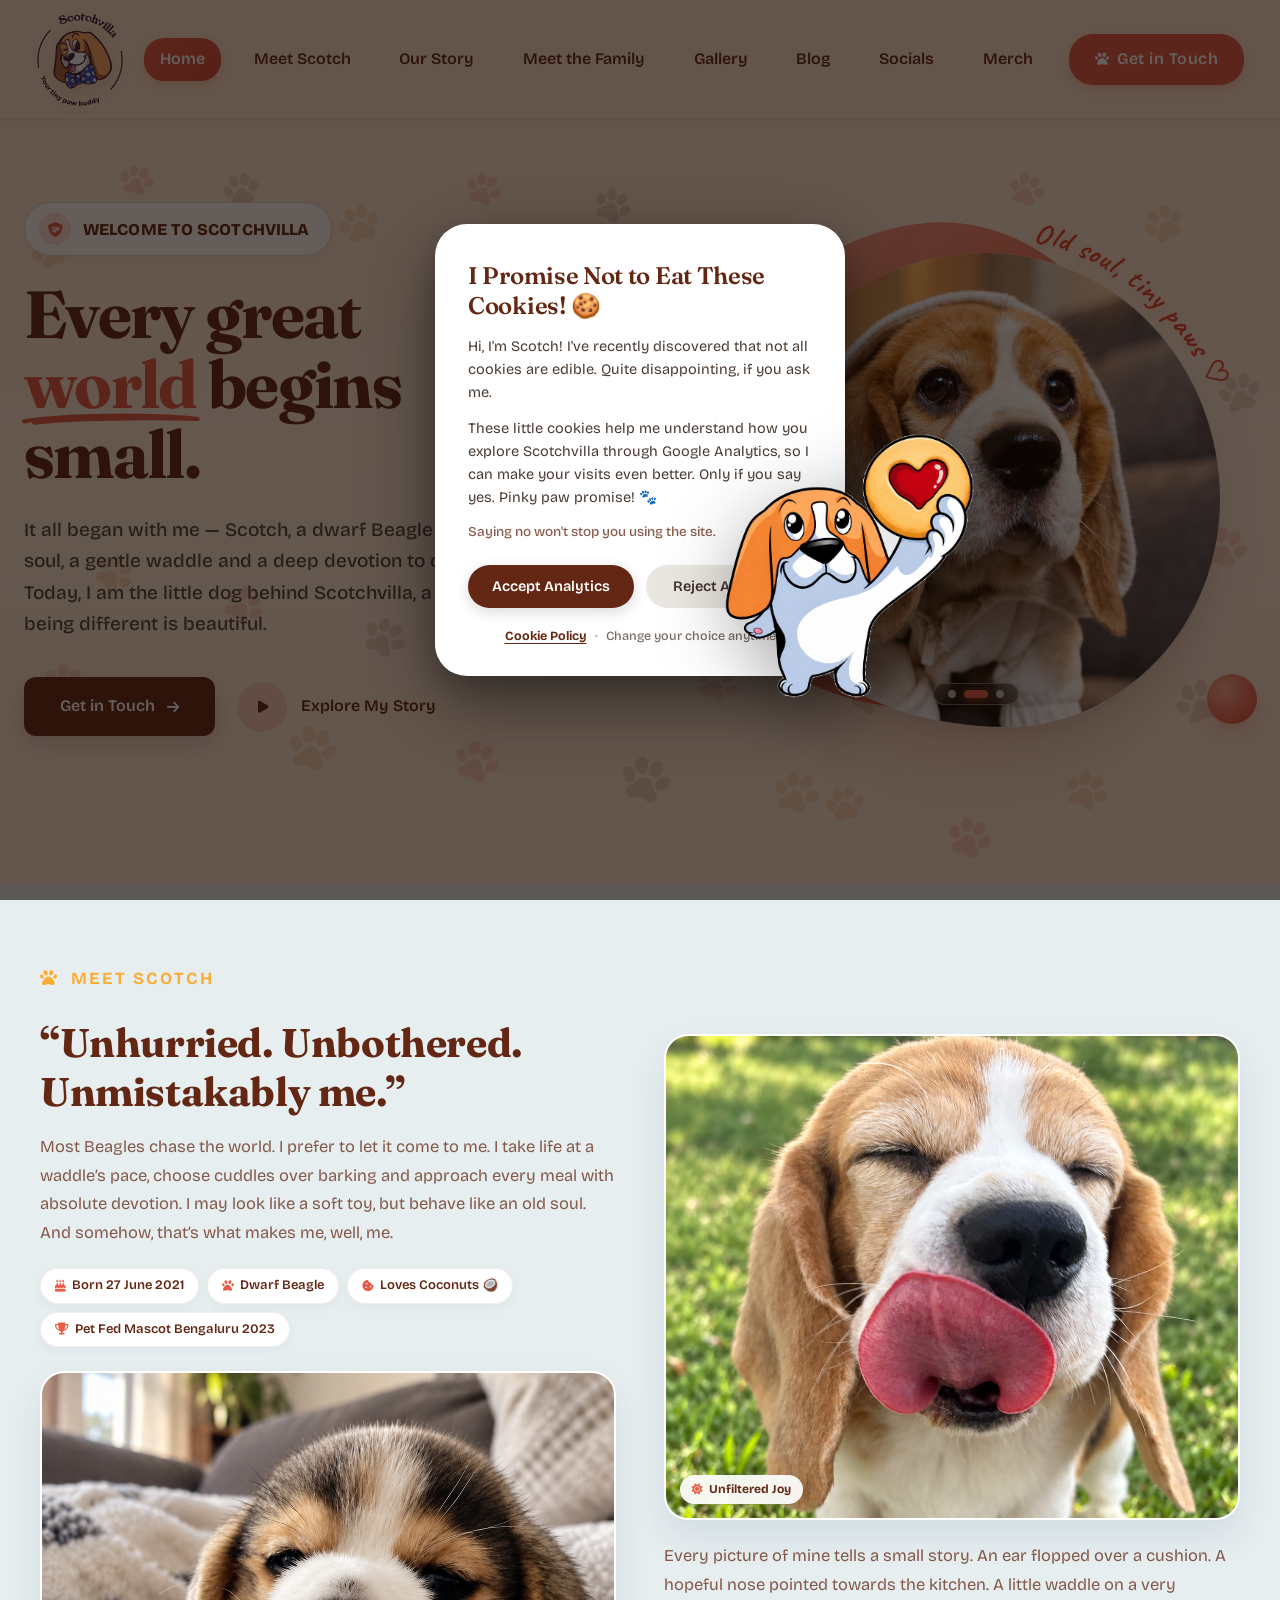
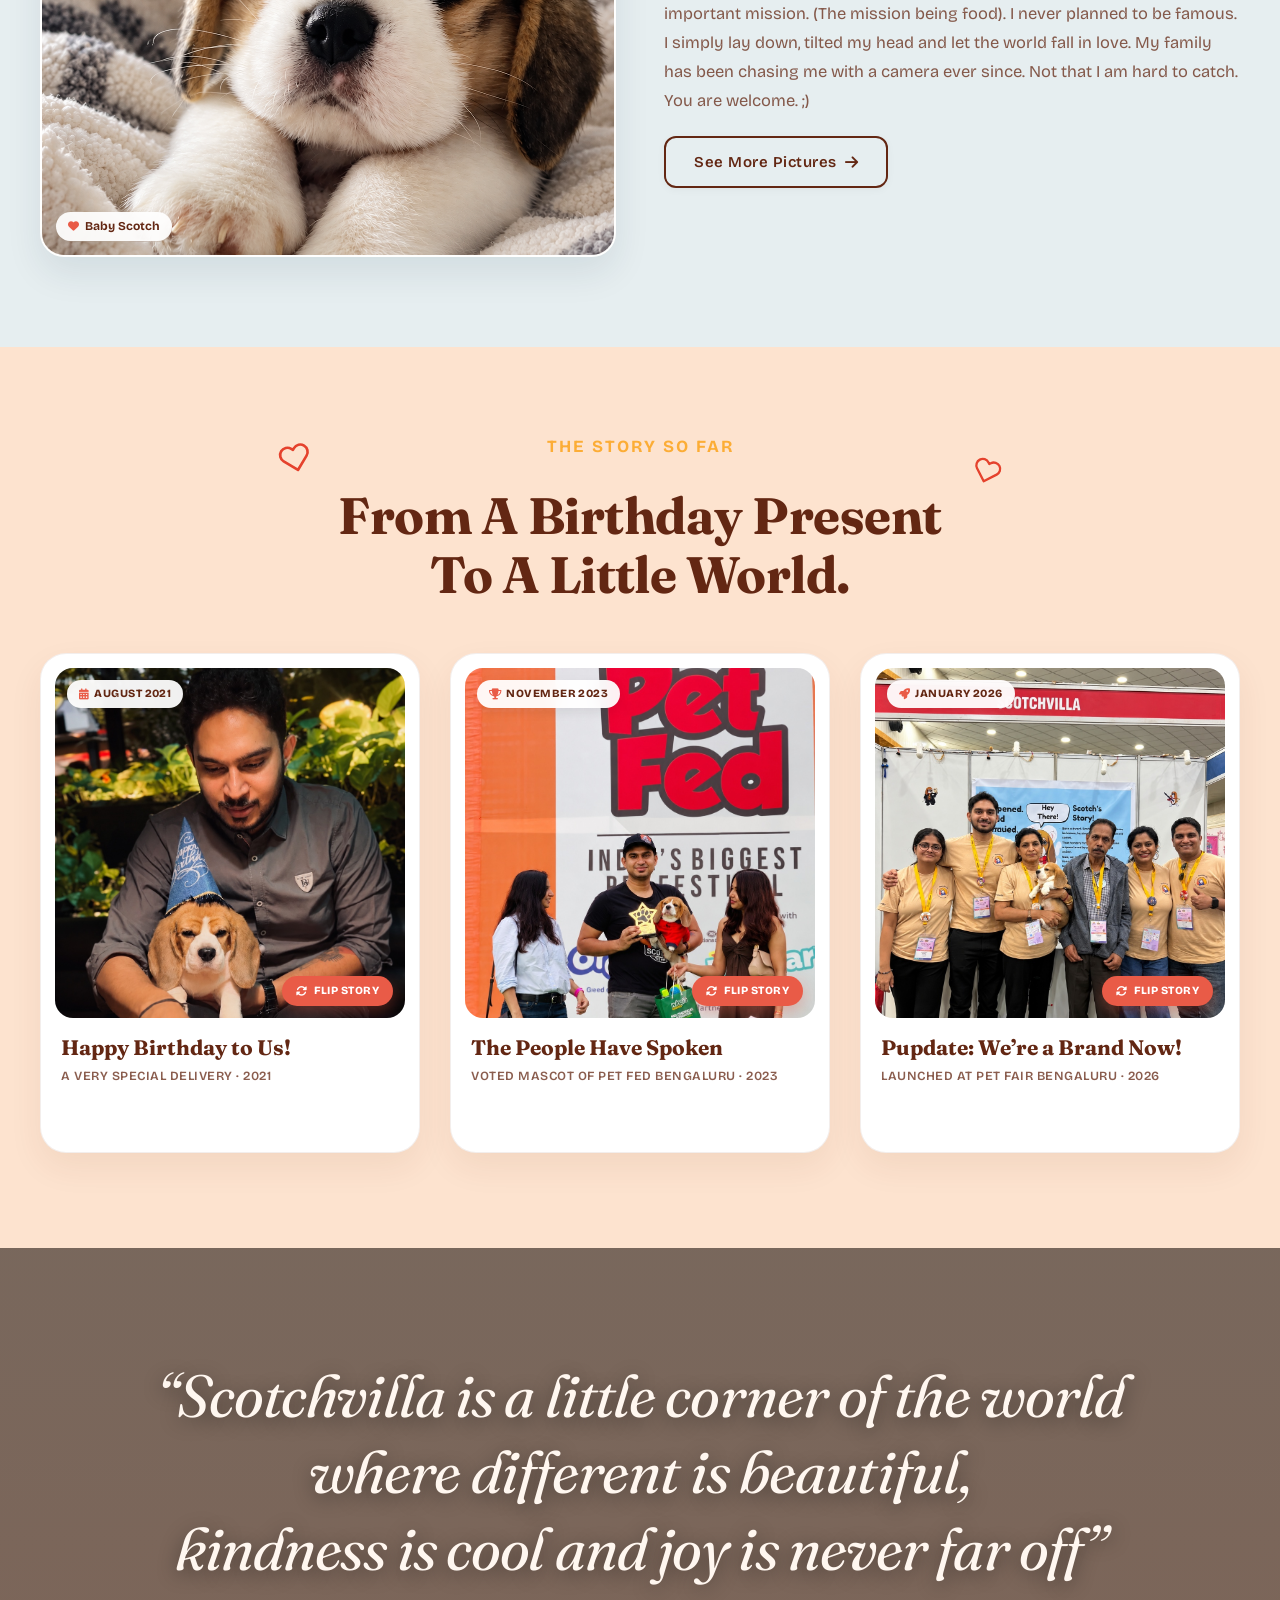
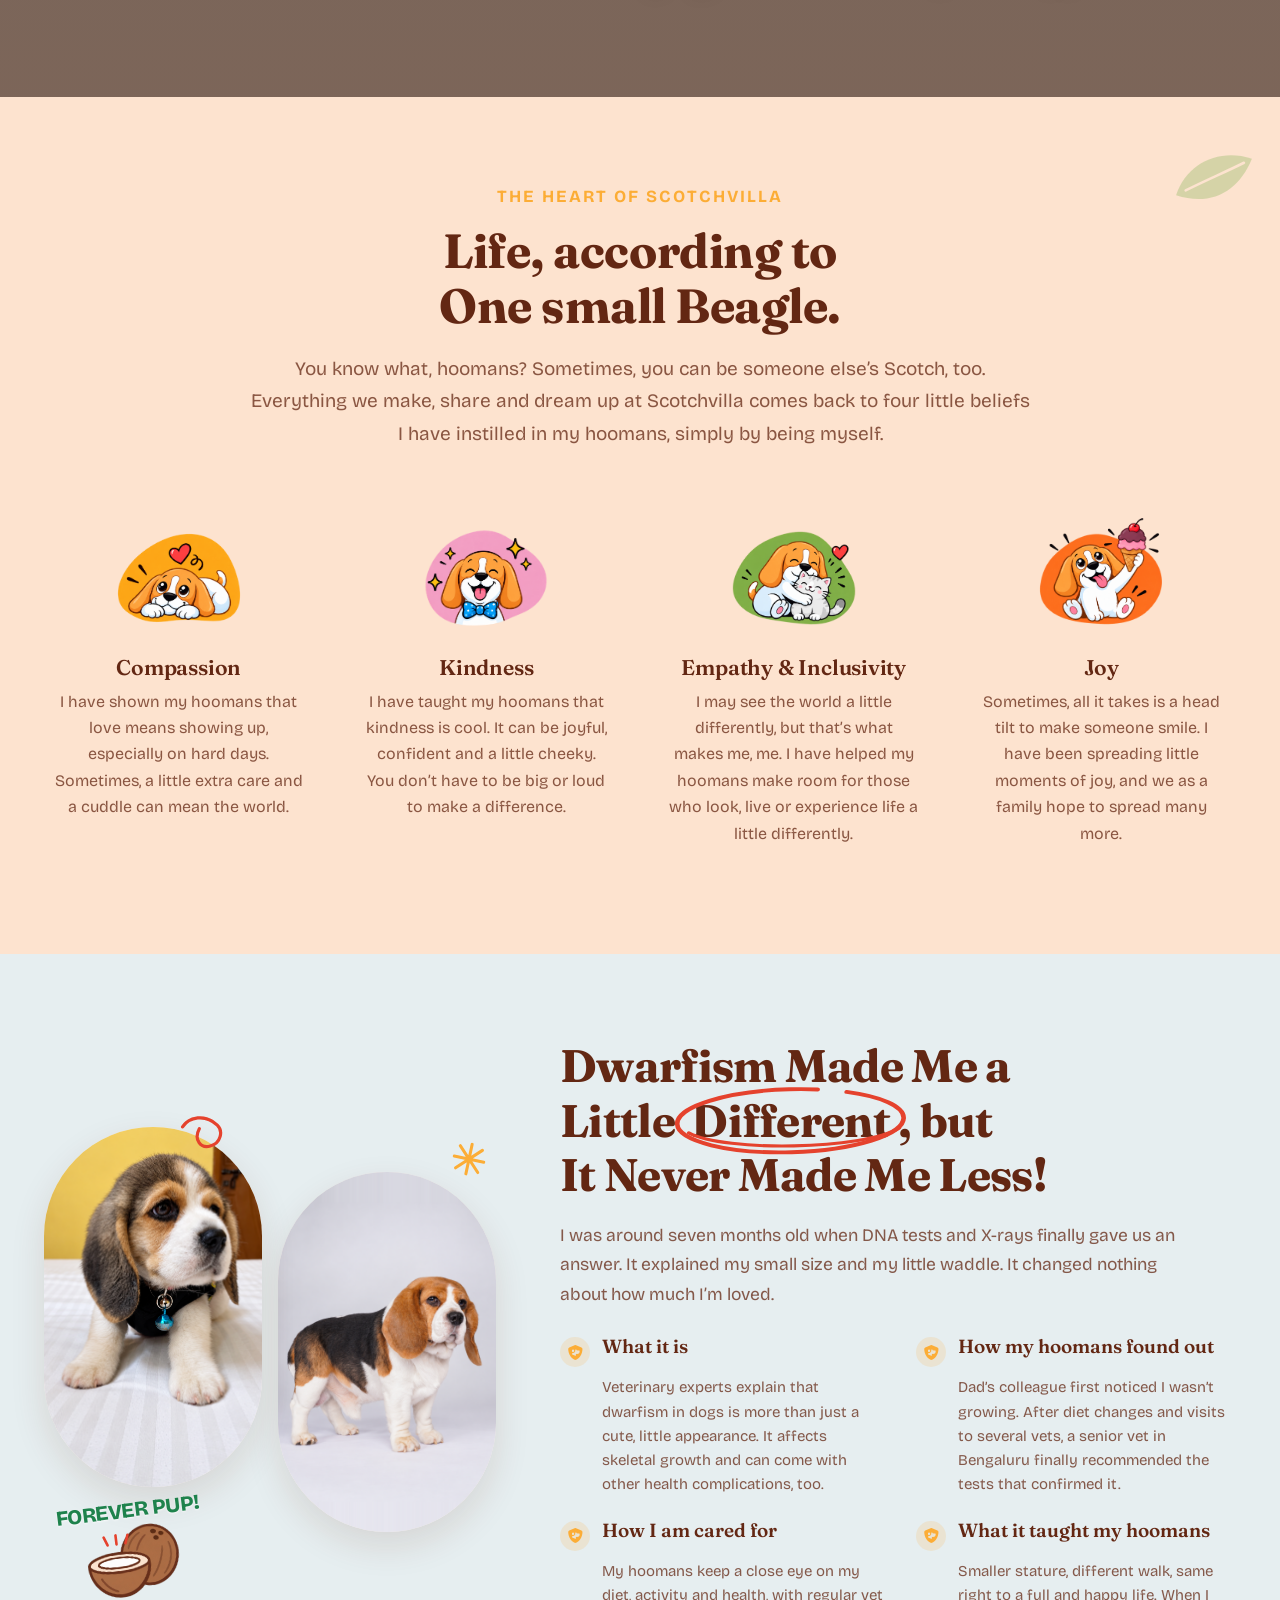
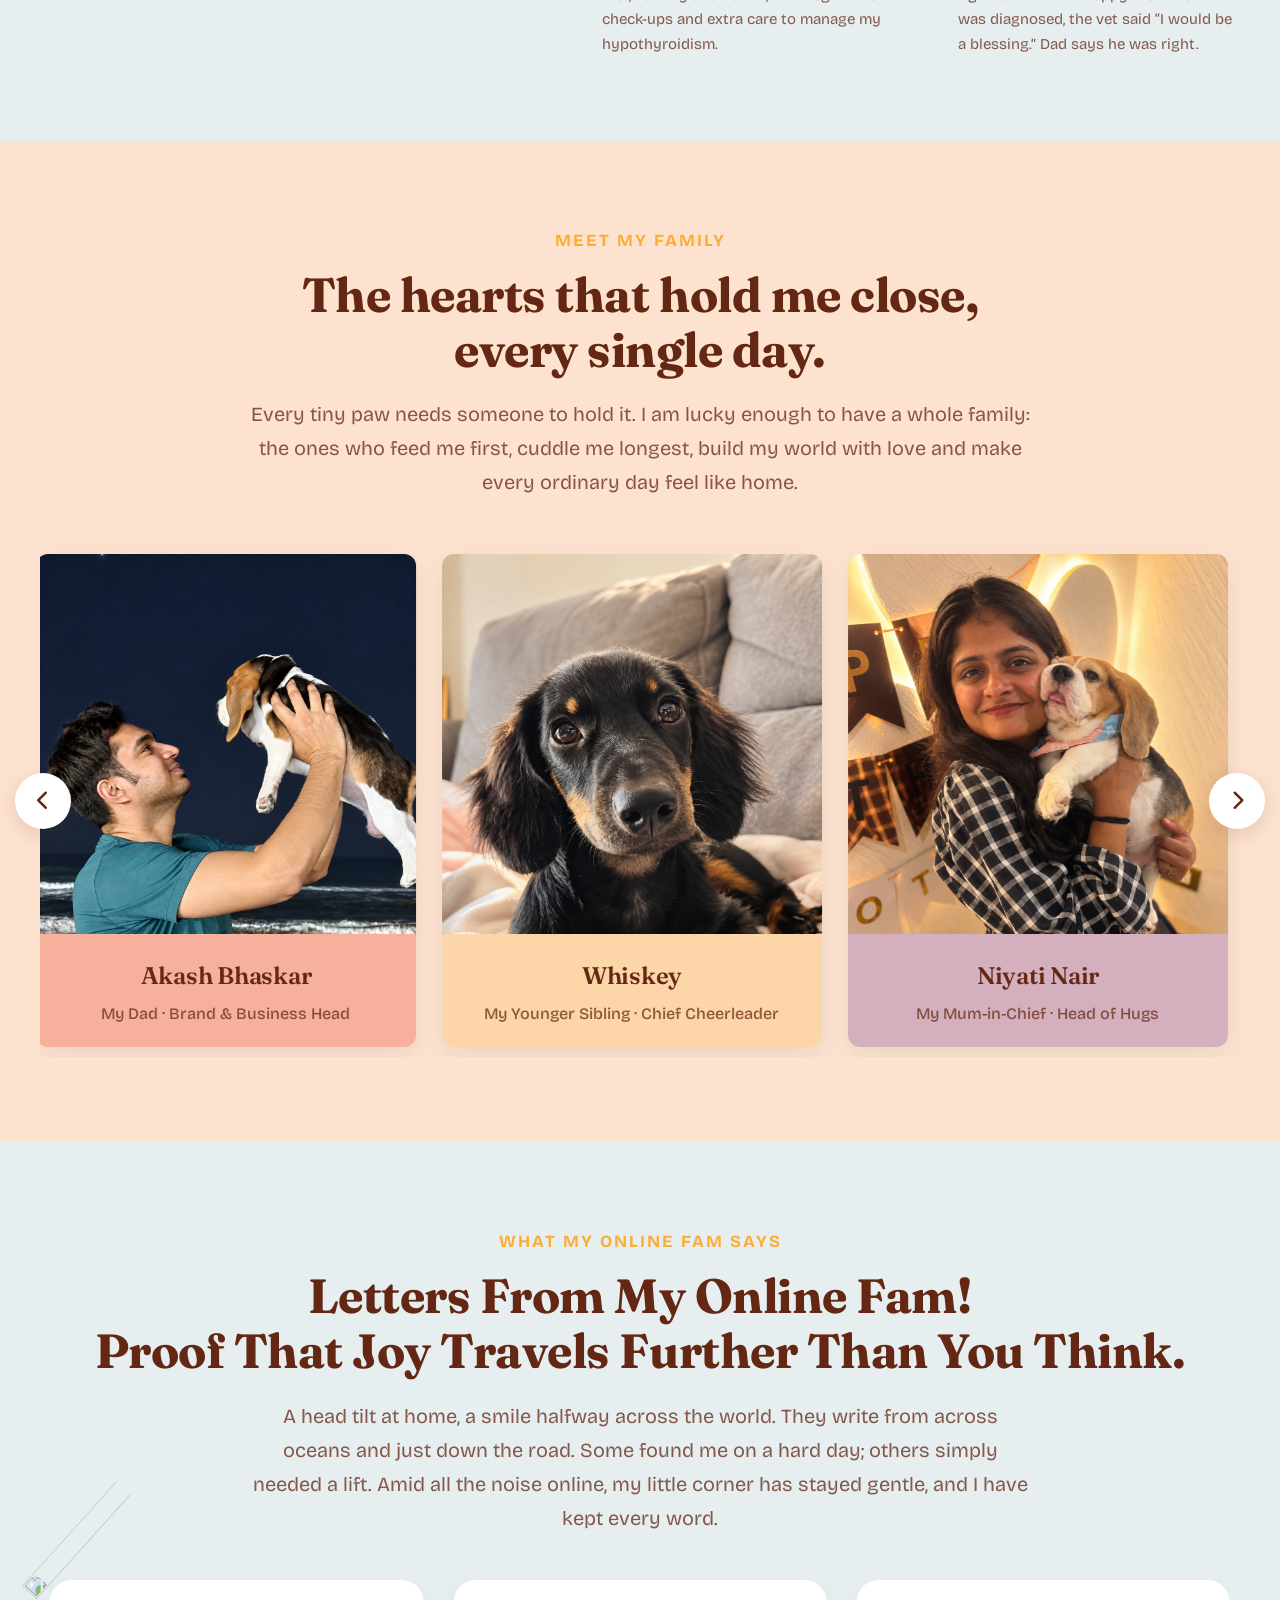
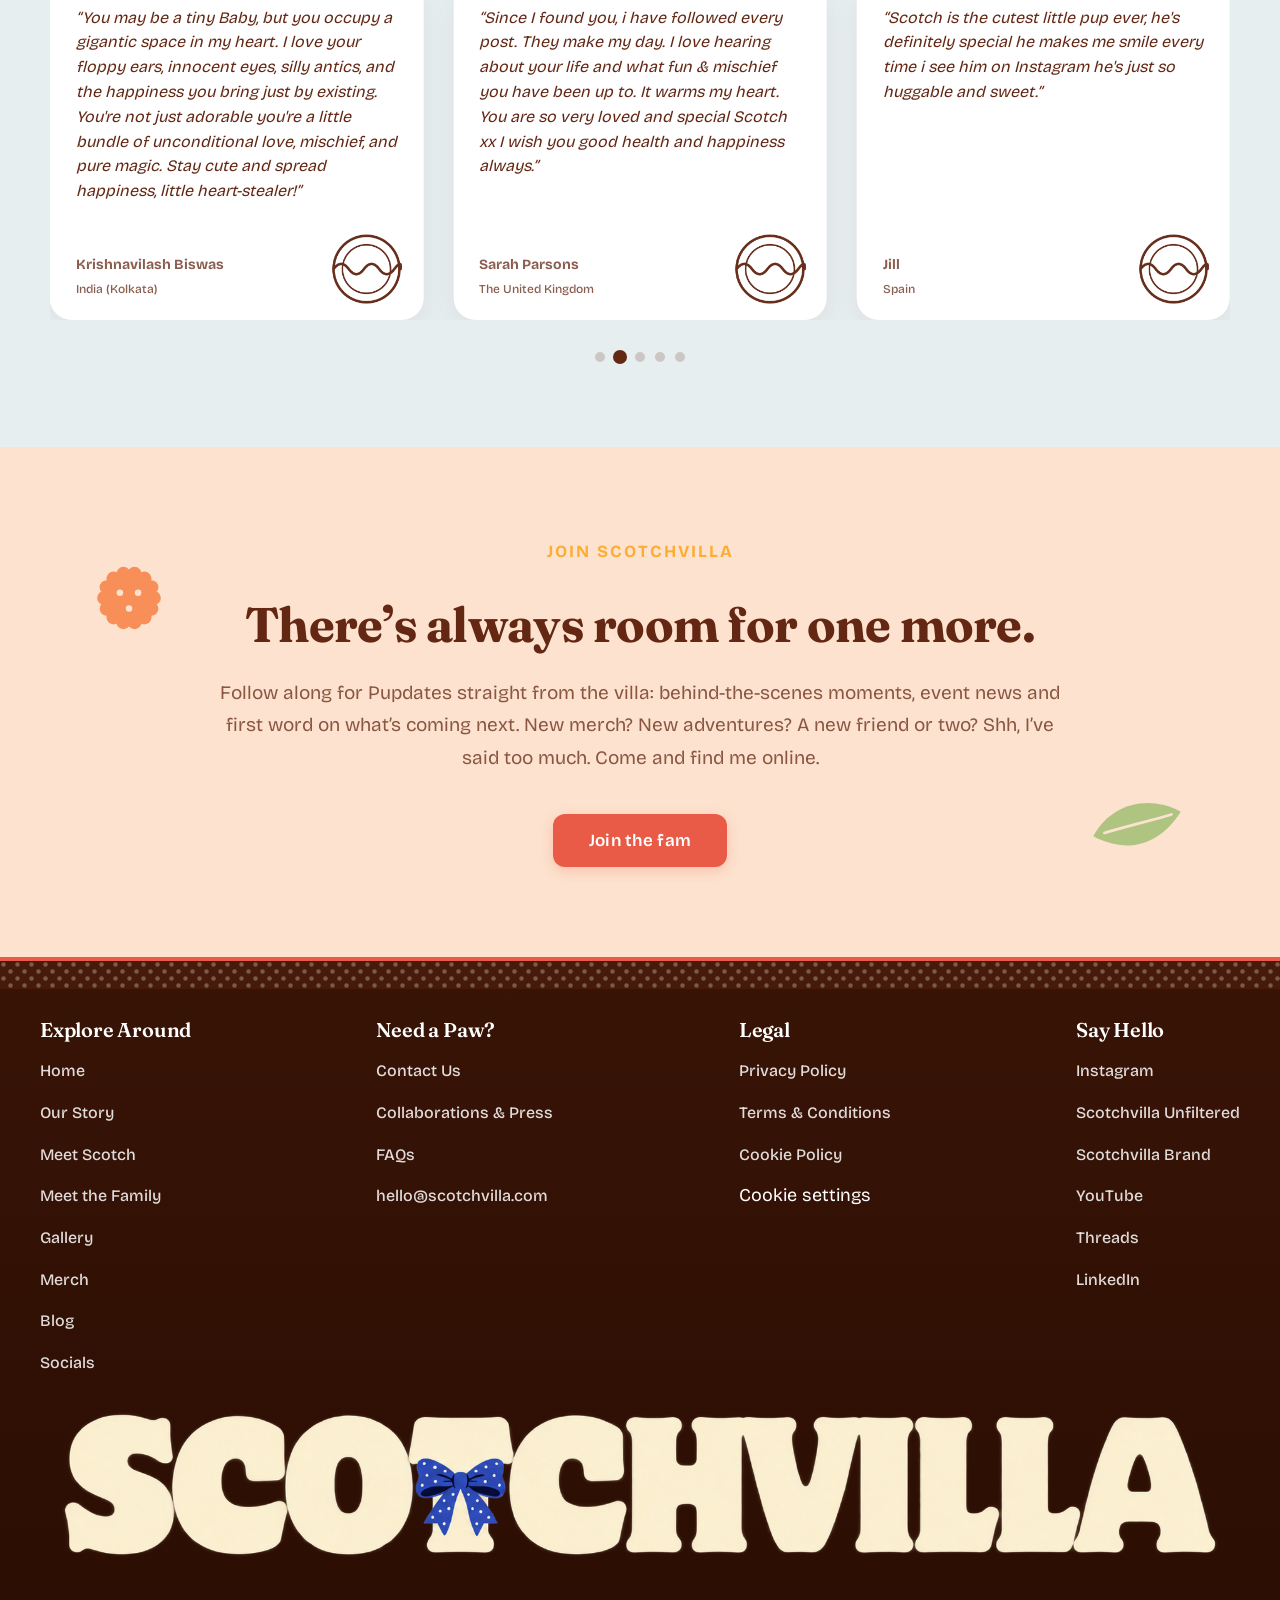
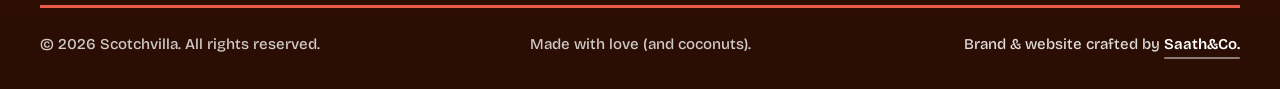
==== commit 4e681c79: "Embed paw prints CSS in index.html to eliminate cache delays on GitHub Pages" ====
--- a/index.html
+++ b/index.html
@@ -19,7 +19,76 @@
   <link rel="stylesheet" href="https://cdnjs.cloudflare.com/ajax/libs/font-awesome/6.5.1/css/all.min.css">
 
   <!-- Main Styles -->
-  <link rel="stylesheet" href="css/style.css?v=74.0">
+  <link rel="stylesheet" href="css/style.css?v=85.0">
+  <!-- Embedded Paw Footprints Styling for Instant Global Rendering (Bypasses all CDN/browser CSS cache) -->
+  <style>
+    .hero-paws-backdrop {
+      position: absolute;
+      inset: 0;
+      width: 100%;
+      height: 100%;
+      pointer-events: none;
+      z-index: 1;
+      overflow: hidden;
+    }
+    .hero-paw {
+      position: absolute;
+      display: block;
+      pointer-events: none;
+      user-select: none;
+      will-change: transform, opacity;
+      transform: rotate(var(--rot, 0deg));
+    }
+    .hero-paw svg {
+      display: block;
+      width: 100%;
+      height: 100%;
+    }
+    .hero-paw.paw-coral {
+      color: #E5422D;
+      opacity: 0.17;
+    }
+    .hero-paw.paw-gold {
+      color: #E28743;
+      opacity: 0.22;
+    }
+    .hero-paw.paw-brown {
+      color: #632713;
+      opacity: 0.14;
+    }
+    @keyframes pawWagA {
+      0%, 100% {
+        transform: translateY(0px) rotate(var(--rot, 0deg)) scale(1);
+      }
+      50% {
+        transform: translateY(-7px) rotate(calc(var(--rot, 0deg) + 3deg)) scale(1.03);
+      }
+    }
+    @keyframes pawWagB {
+      0%, 100% {
+        transform: translateY(0px) rotate(var(--rot, 0deg)) scale(1);
+      }
+      50% {
+        transform: translateY(6px) rotate(calc(var(--rot, 0deg) - 3deg)) scale(0.98);
+      }
+    }
+    .hero-paw.anim-a {
+      animation: pawWagA 8s ease-in-out infinite;
+    }
+    .hero-paw.anim-b {
+      animation: pawWagB 9.5s ease-in-out infinite;
+    }
+    @media (max-width: 768px) {
+      .hero-paw {
+        opacity: 0.12 !important;
+      }
+    }
+    @media (prefers-reduced-motion: reduce) {
+      .hero-paw {
+        animation: none !important;
+      }
+    }
+  </style>
 </head>
 <body>
 
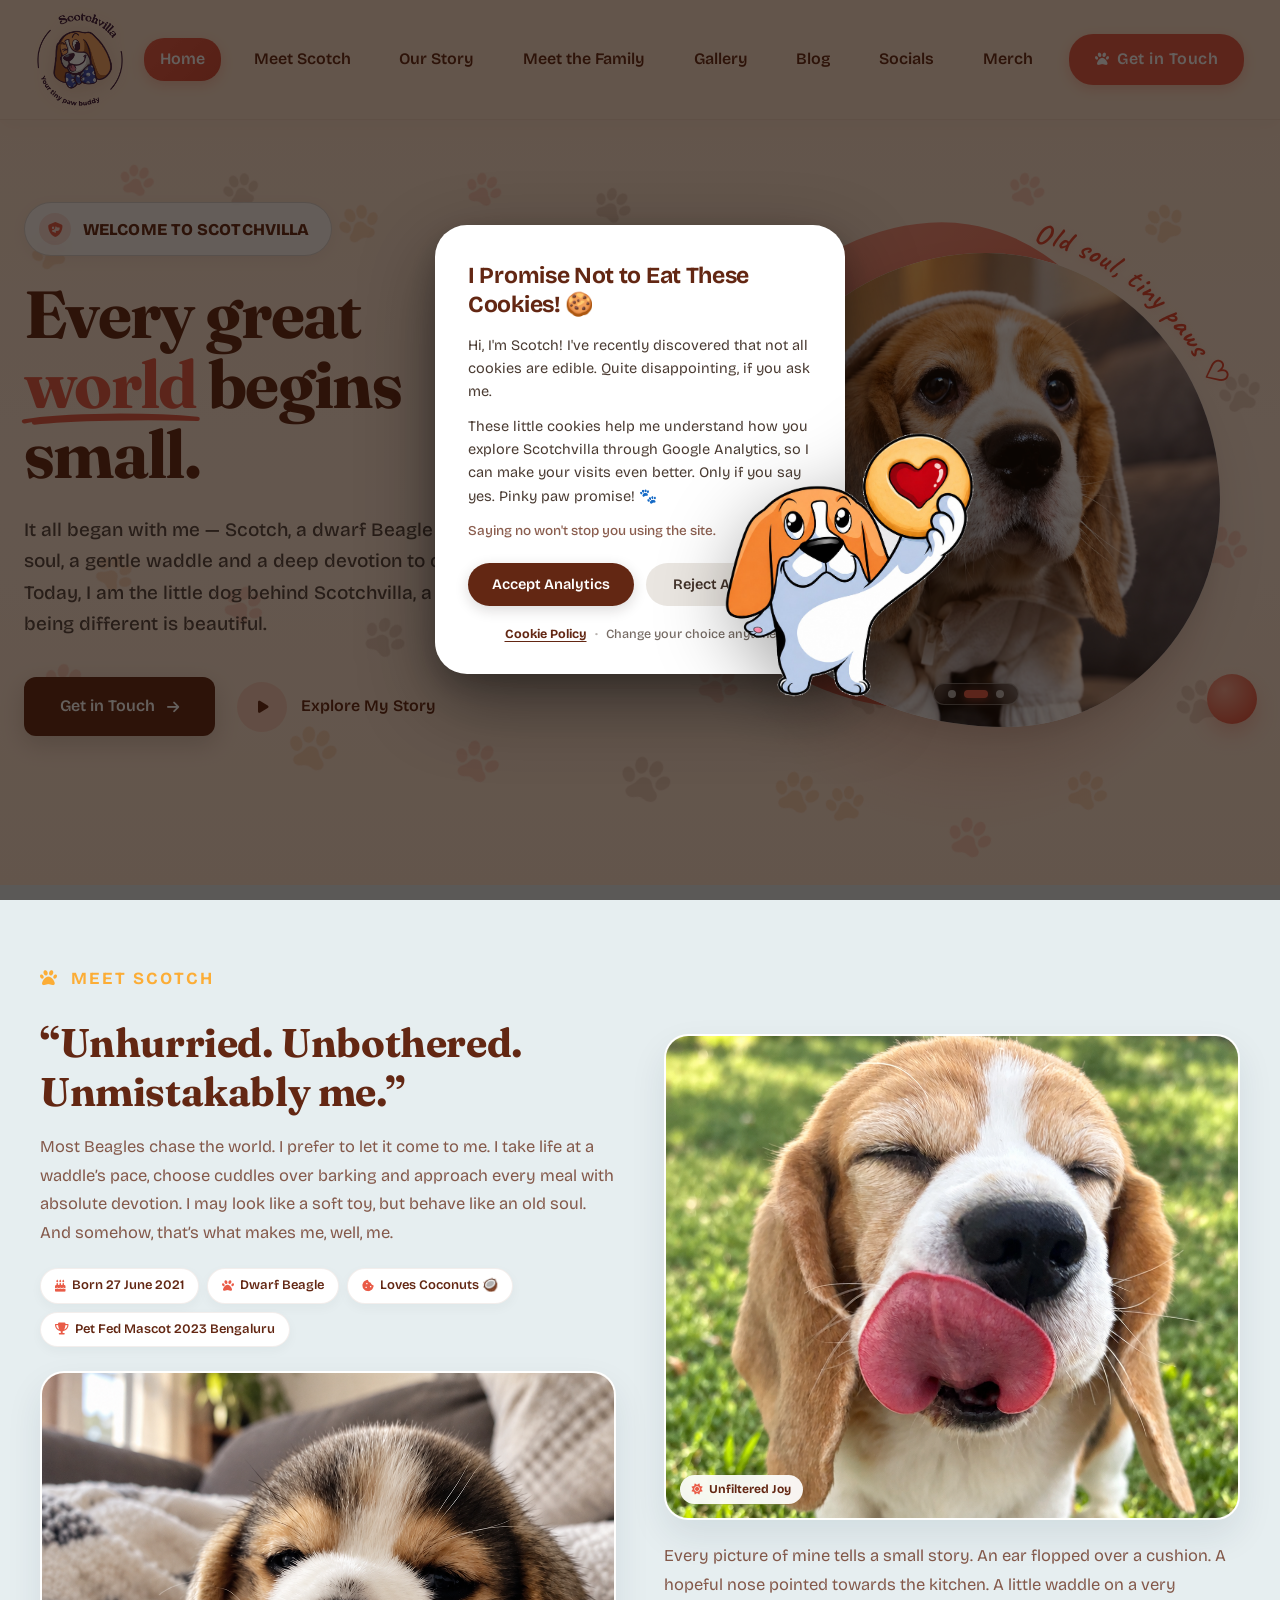
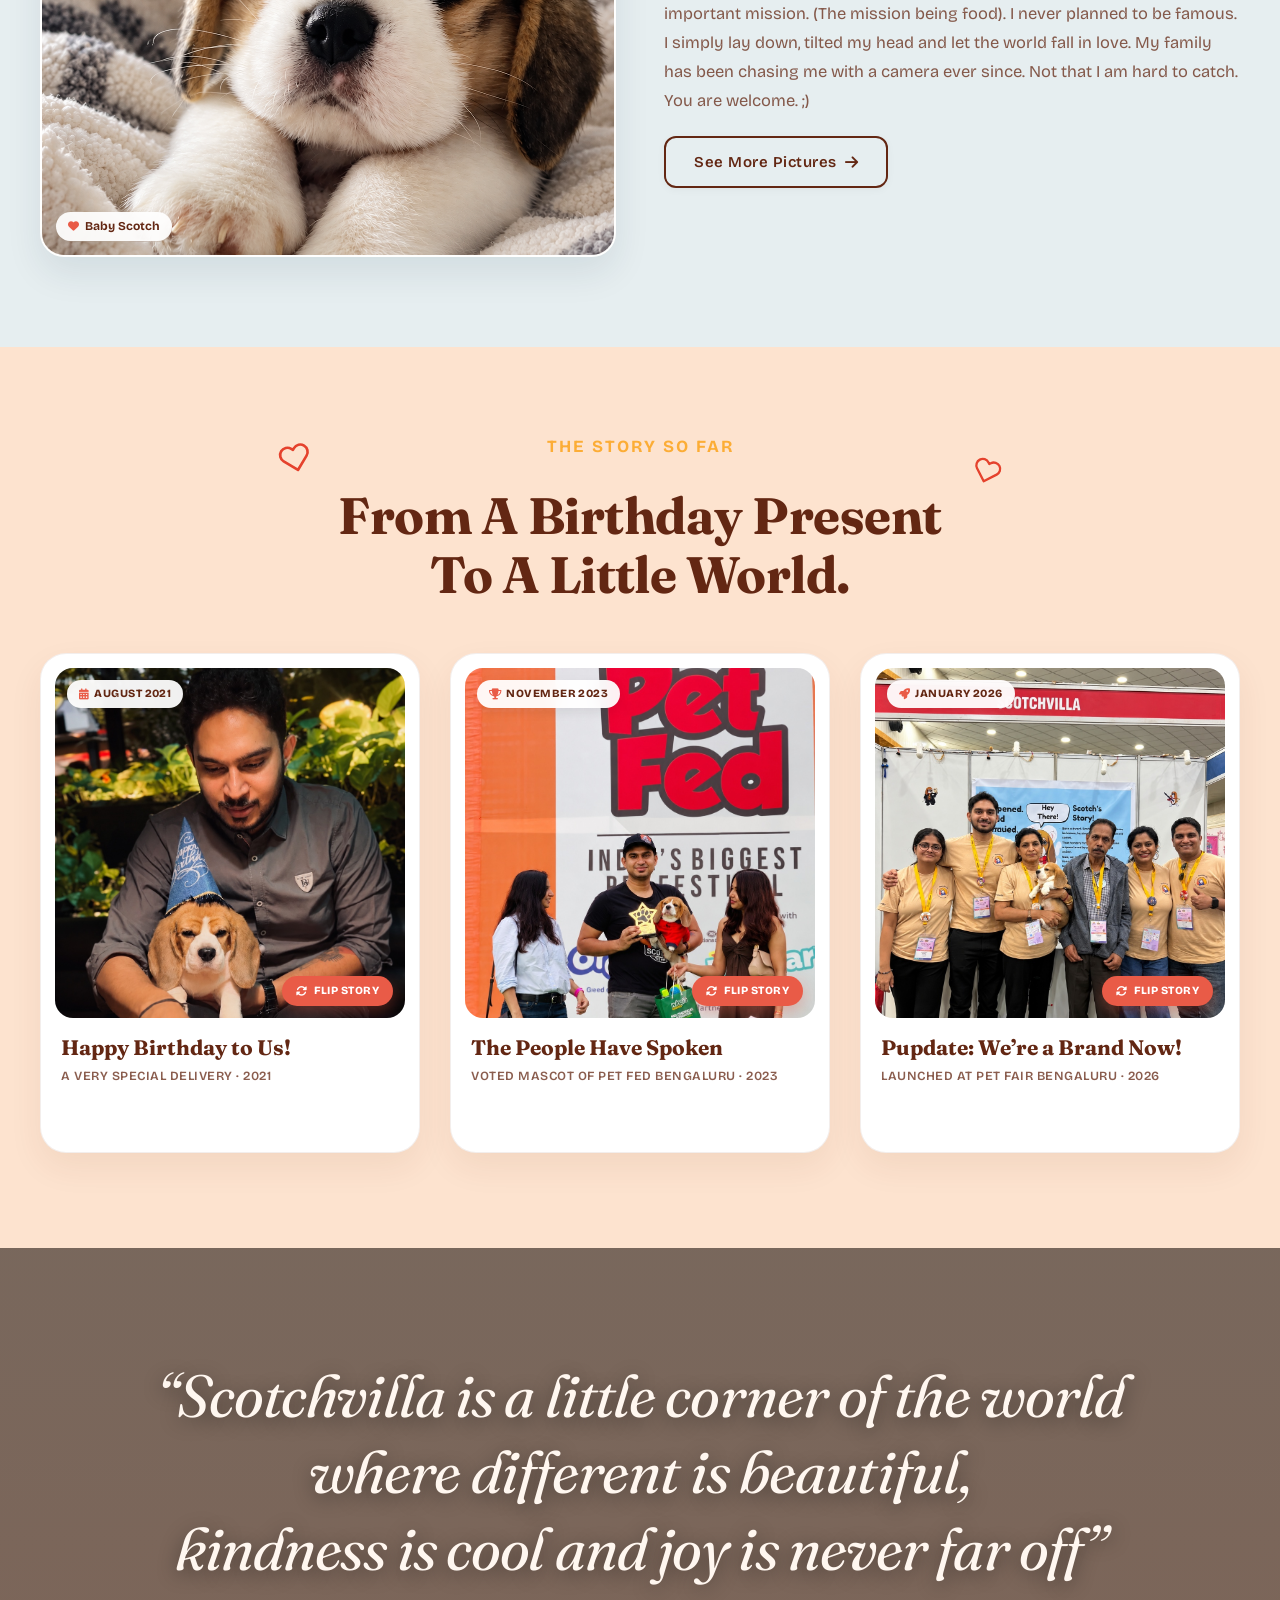
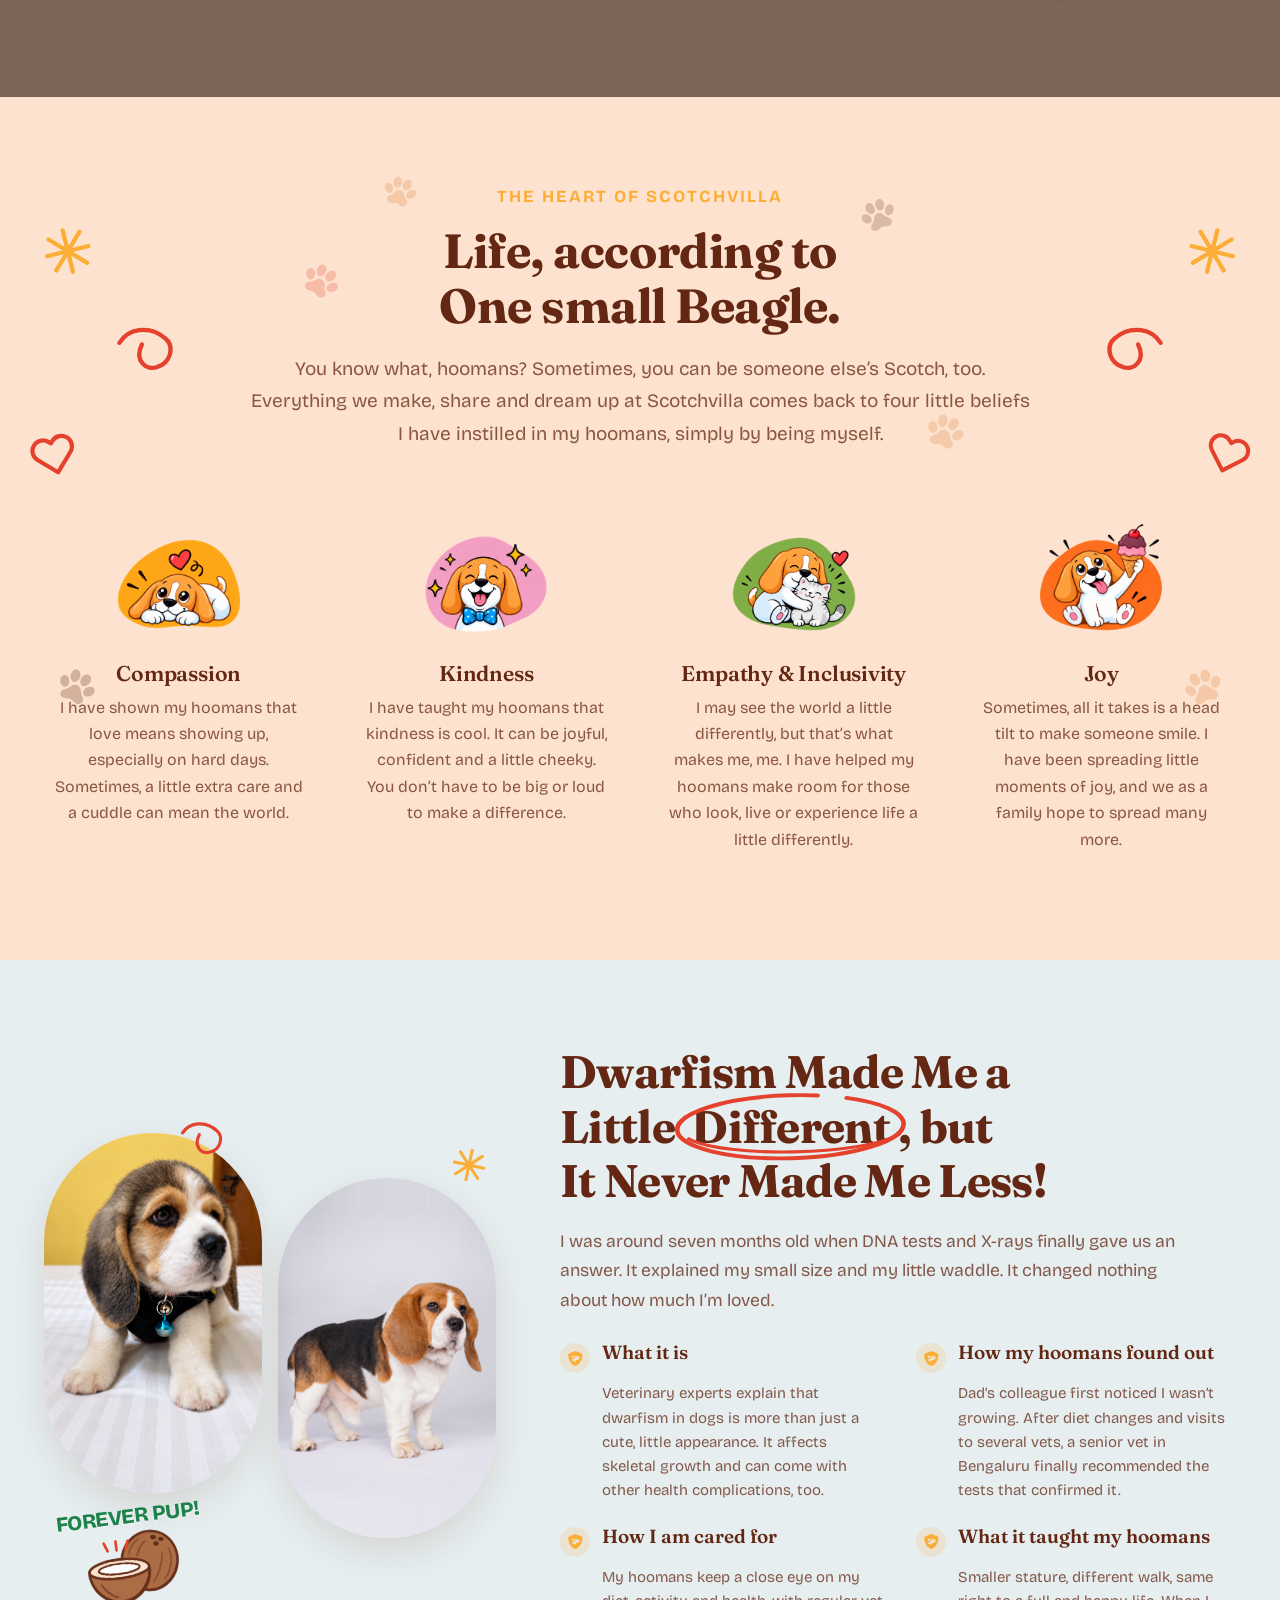
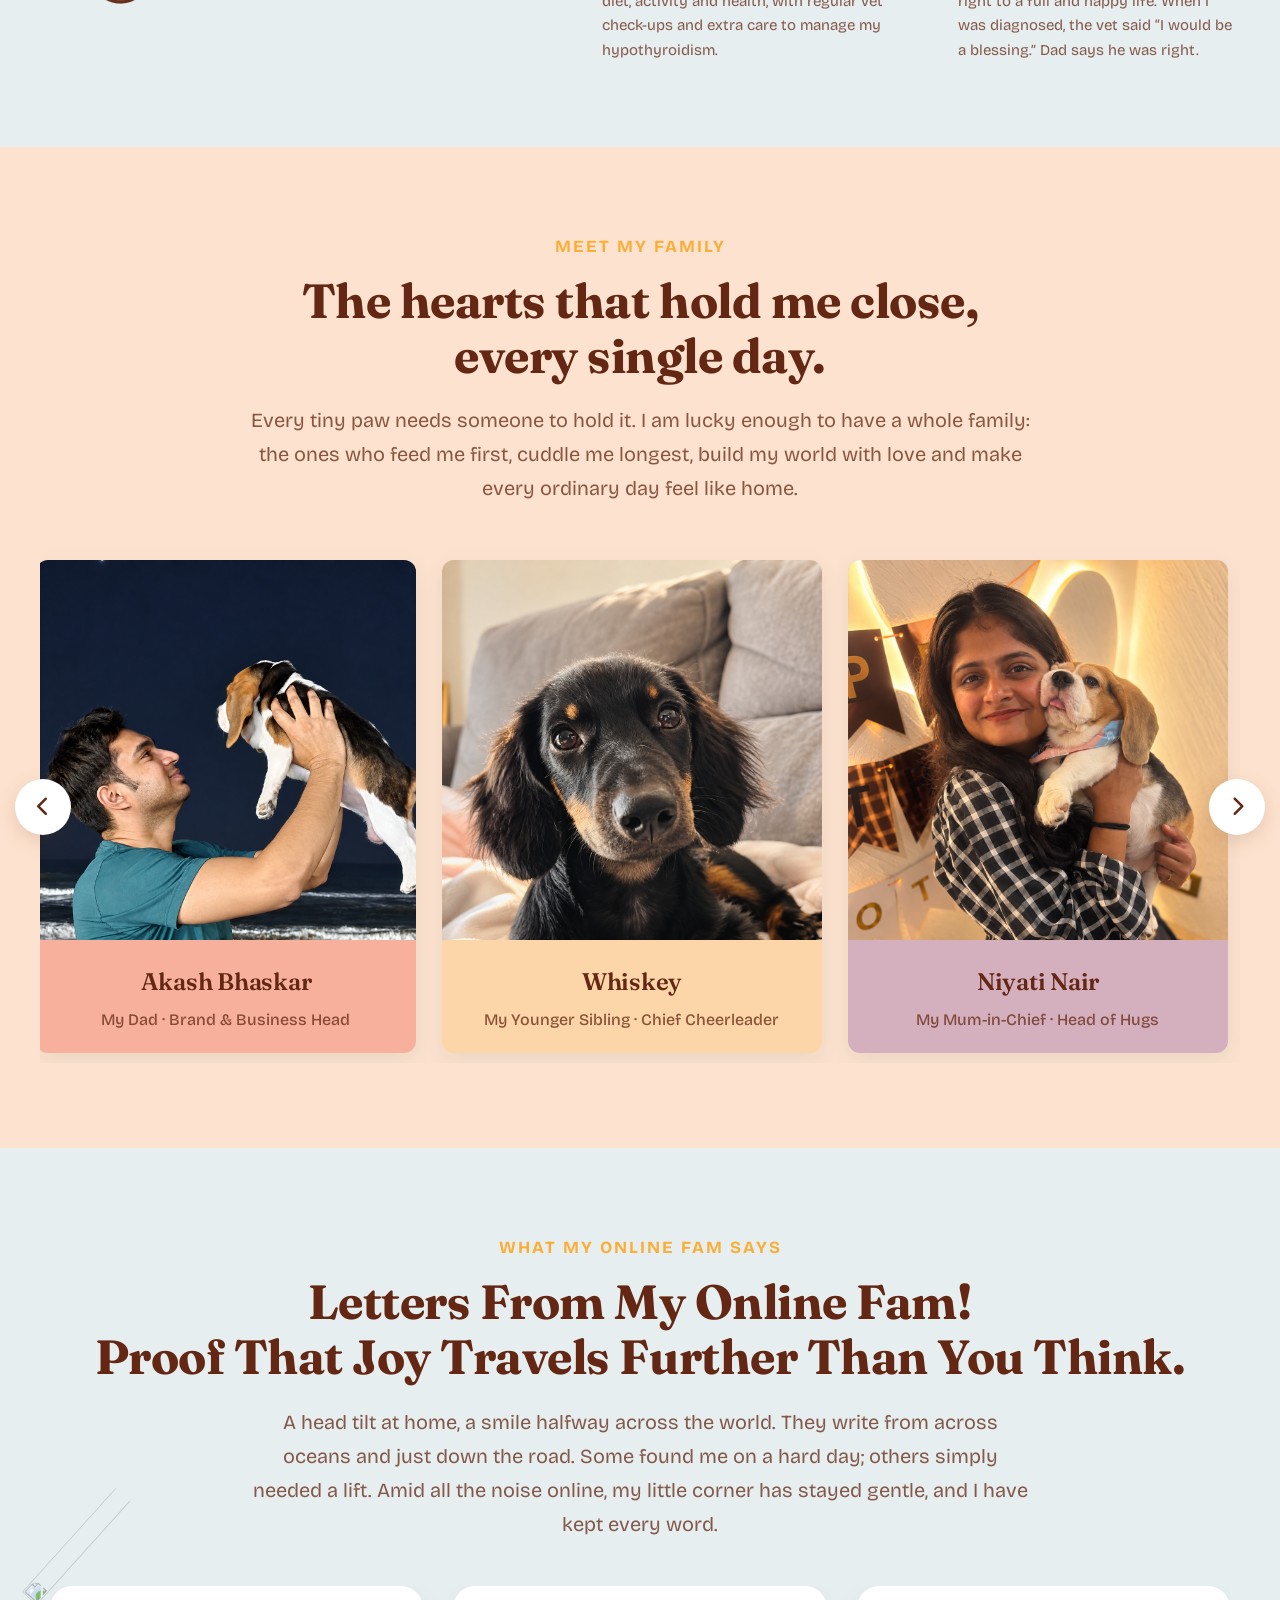
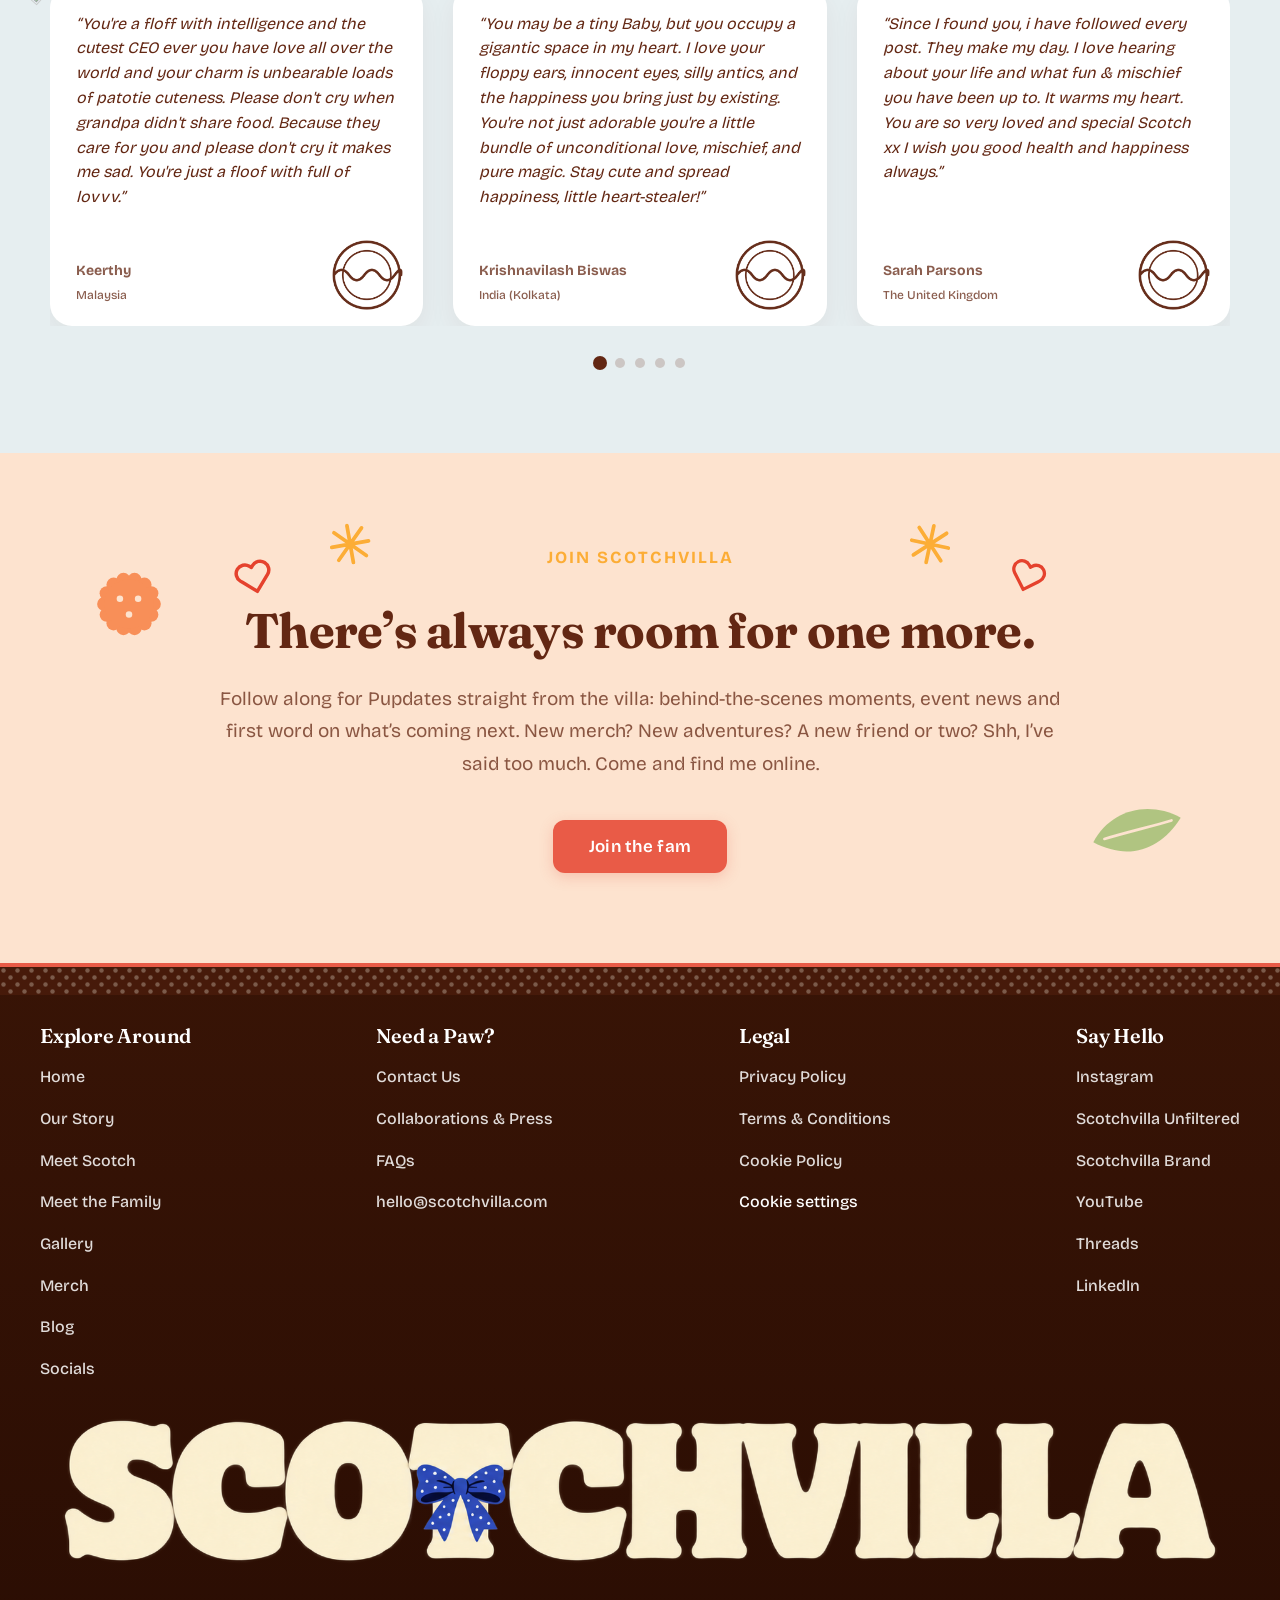
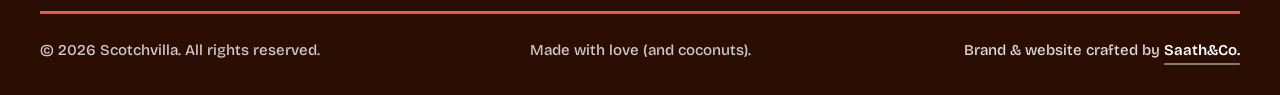
==== commit b6b1f54f: "Add Heart of Scotch & Join doodles, footer parity, cookie modal typography, and mascot copy update" ====
--- a/index.html
+++ b/index.html
@@ -19,7 +19,7 @@
   <link rel="stylesheet" href="https://cdnjs.cloudflare.com/ajax/libs/font-awesome/6.5.1/css/all.min.css">
 
   <!-- Main Styles -->
-  <link rel="stylesheet" href="css/style.css?v=85.0">
+  <link rel="stylesheet" href="css/style.css?v=88.0">
   <!-- Embedded Paw Footprints Styling for Instant Global Rendering (Bypasses all CDN/browser CSS cache) -->
   <style>
     .hero-paws-backdrop {
@@ -332,7 +332,7 @@
             <span class="bio-pill"><i class="fas fa-birthday-cake"></i> Born 27 June 2021</span>
             <span class="bio-pill"><i class="fas fa-paw"></i> Dwarf Beagle</span>
             <span class="bio-pill"><i class="fas fa-cookie-bite"></i> Loves Coconuts 🥥</span>
-            <span class="bio-pill"><i class="fas fa-trophy"></i> Pet Fed Mascot Bengaluru 2023</span>
+            <span class="bio-pill"><i class="fas fa-trophy"></i> Pet Fed Mascot 2023 Bengaluru</span>
           </div>
           <div class="why-us-image-card card-img-left">
             <img src="images/scotch-section2-b.png"
@@ -532,15 +532,82 @@
       <div class="section-container">
 
         <!-- Header -->
-        <div class="section-header-centered core-values-header">
-          <span class="section-badge gold-badge">The Heart of Scotchvilla</span>
-          <h2 class="section-title">Life, according to<br class="desktop-br"> One small Beagle.</h2>
-          <p class="section-subtitle core-values-intro">
-            You know what, hoomans? Sometimes, you can be someone else’s Scotch, too. Everything we make, share and dream up at Scotchvilla comes back to four little beliefs I have instilled in my hoomans, simply by being myself.
-          </p>
-        </div>
-
-        <!-- 4 Core Values Grid -->
+              <!-- Dedicated Ambient Wings Suite (Left & Right Flanks) -->
+      <div class="core-values-wings" aria-hidden="true">
+        <!-- Far Left Wing Elements -->
+        <span class="wing-doodle wing-star-left-top">
+          <svg width="48" height="48" viewBox="0 0 36 36" fill="none">
+            <path d="M18 2 L18 34 M2 18 L34 18 M6 6 L30 30 M6 30 L30 6" stroke="#FCAD36" stroke-width="3.2" stroke-linecap="round"/>
+          </svg>
+        </span>
+        <span class="wing-doodle wing-squiggle-left">
+          <svg width="64" height="56" viewBox="0 0 50 46" fill="none">
+            <path d="M4 14 C12 4, 30 2, 42 16 C48 23, 44 36, 32 38 C22 40, 14 30, 22 18" stroke="#E5422D" stroke-width="3.6" stroke-linecap="round"/>
+          </svg>
+        </span>
+        <span class="wing-doodle wing-heart-left">
+          <svg width="46" height="46" viewBox="0 0 24 24" fill="none" stroke="#E5422D" stroke-width="2.2" stroke-linecap="round" stroke-linejoin="round">
+            <path d="M20.84 4.61a5.5 5.5 0 0 0-7.78 0L12 5.67l-1.06-1.06a5.5 5.5 0 0 0-7.78 7.78l1.06 1.06L12 21.23l7.78-7.78 1.06-1.06a5.5 5.5 0 0 0 0-7.78z"></path>
+          </svg>
+        </span>
+        <!-- Paw 1: Far Left Wing Base -->
+        <span class="wing-doodle wing-paw-left">
+          <svg viewBox="0 0 1024 1024" width="48" height="48" style="color: #632713; opacity: 0.26;"><use href="#hero-paw-symbol"></use></svg>
+        </span>
+
+        <!-- Far Right Wing Elements -->
+        <span class="wing-doodle wing-star-right-top">
+          <svg width="48" height="48" viewBox="0 0 36 36" fill="none">
+            <path d="M18 2 L18 34 M2 18 L34 18 M6 6 L30 30 M6 30 L30 6" stroke="#FCAD36" stroke-width="3.2" stroke-linecap="round"/>
+          </svg>
+        </span>
+        <span class="wing-doodle wing-squiggle-right">
+          <svg width="64" height="56" viewBox="0 0 50 46" fill="none">
+            <path d="M4 14 C12 4, 30 2, 42 16 C48 23, 44 36, 32 38 C22 40, 14 30, 22 18" stroke="#E5422D" stroke-width="3.6" stroke-linecap="round"/>
+          </svg>
+        </span>
+        <span class="wing-doodle wing-heart-right">
+          <svg width="44" height="44" viewBox="0 0 24 24" fill="none" stroke="#E5422D" stroke-width="2.2" stroke-linecap="round" stroke-linejoin="round">
+            <path d="M20.84 4.61a5.5 5.5 0 0 0-7.78 0L12 5.67l-1.06-1.06a5.5 5.5 0 0 0-7.78 7.78l1.06 1.06L12 21.23l7.78-7.78 1.06-1.06a5.5 5.5 0 0 0 0-7.78z"></path>
+          </svg>
+        </span>
+        <!-- Paw 2: Far Right Wing Base -->
+        <span class="wing-doodle wing-paw-right">
+          <svg viewBox="0 0 1024 1024" width="48" height="48" style="color: #E28743; opacity: 0.28;"><use href="#hero-paw-symbol"></use></svg>
+        </span>
+      </div>
+
+      <!-- Header -->
+      <div class="section-header-centered core-values-header">
+        <!-- 4 Framing Paws Around Title (Paws 3, 4, 5, 6) -->
+        <!-- Paw 3: Upper-Left of Badge -->
+        <span class="title-framing-paw paw-title-top-left" aria-hidden="true">
+          <svg viewBox="0 0 1024 1024" width="42" height="42" style="color: #E28743; opacity: 0.28;"><use href="#hero-paw-symbol"></use></svg>
+        </span>
+
+        <!-- Paw 4: Lower-Left of Headline -->
+        <span class="title-framing-paw paw-title-mid-left" aria-hidden="true">
+          <svg viewBox="0 0 1024 1024" width="46" height="46" style="color: #E5422D; opacity: 0.24;"><use href="#hero-paw-symbol"></use></svg>
+        </span>
+
+        <!-- Paw 5: Upper-Right of Headline -->
+        <span class="title-framing-paw paw-title-top-right" aria-hidden="true">
+          <svg viewBox="0 0 1024 1024" width="44" height="44" style="color: #632713; opacity: 0.22;"><use href="#hero-paw-symbol"></use></svg>
+        </span>
+
+        <!-- Paw 6: Lower-Right of Subtitle -->
+        <span class="title-framing-paw paw-title-bottom-right" aria-hidden="true">
+          <svg viewBox="0 0 1024 1024" width="48" height="48" style="color: #E28743; opacity: 0.26;"><use href="#hero-paw-symbol"></use></svg>
+        </span>
+
+        <span class="section-badge gold-badge">The Heart of Scotchvilla</span>
+        <h2 class="section-title">Life, according to<br class="desktop-br"> One small Beagle.</h2>
+        <p class="section-subtitle core-values-intro">
+          You know what, hoomans? Sometimes, you can be someone else’s Scotch, too. Everything we make, share and dream up at Scotchvilla comes back to four little beliefs I have instilled in my hoomans, simply by being myself.
+        </p>
+      </div>
+
+      <!-- 4 Core Values Grid -->
         <div class="core-values-grid">
 
           <!-- Value 1: Compassion -->
@@ -996,8 +1063,33 @@
       <div class="cta-bg-overlay"></div>
       <div class="section-container cta-container">
         <div class="cta-inner-card">
+          <!-- Left Graphics: 1 Heart + 1 Star -->
+          <span class="cta-doodle cta-heart-left" aria-hidden="true">
+            <svg width="38" height="38" viewBox="0 0 24 24" fill="none" stroke="#E5422D" stroke-width="2.2" stroke-linecap="round" stroke-linejoin="round">
+              <path d="M20.84 4.61a5.5 5.5 0 0 0-7.78 0L12 5.67l-1.06-1.06a5.5 5.5 0 0 0-7.78 7.78l1.06 1.06L12 21.23l7.78-7.78 1.06-1.06a5.5 5.5 0 0 0 0-7.78z"></path>
+            </svg>
+          </span>
+          <span class="cta-doodle cta-star-left" aria-hidden="true">
+            <svg width="42" height="42" viewBox="0 0 36 36" fill="none">
+              <path d="M18 2 L18 34 M2 18 L34 18 M6 6 L30 30 M6 30 L30 6" stroke="#FCAD36" stroke-width="3.2" stroke-linecap="round"/>
+            </svg>
+          </span>
+
           <span class="section-badge gold-badge">Join Scotchvilla</span>
           <h2 class="cta-headline">There’s always room for one more.</h2>
+
+          <!-- Right Graphics: 1 Heart + 1 Star -->
+          <span class="cta-doodle cta-heart-right" aria-hidden="true">
+            <svg width="36" height="36" viewBox="0 0 24 24" fill="none" stroke="#E5422D" stroke-width="2.2" stroke-linecap="round" stroke-linejoin="round">
+              <path d="M20.84 4.61a5.5 5.5 0 0 0-7.78 0L12 5.67l-1.06-1.06a5.5 5.5 0 0 0-7.78 7.78l1.06 1.06L12 21.23l7.78-7.78 1.06-1.06a5.5 5.5 0 0 0 0-7.78z"></path>
+            </svg>
+          </span>
+          <span class="cta-doodle cta-star-right" aria-hidden="true">
+            <svg width="42" height="42" viewBox="0 0 36 36" fill="none">
+              <path d="M18 2 L18 34 M2 18 L34 18 M6 6 L30 30 M6 30 L30 6" stroke="#FCAD36" stroke-width="3.2" stroke-linecap="round"/>
+            </svg>
+          </span>
+
           <p class="cta-subtext">
             Follow along for Pupdates straight from the villa: behind-the-scenes moments, event news and first word on what’s coming next. New merch? New adventures? A new friend or two? Shh, I’ve said too much. Come and find me online.
           </p>
--- a/css/style.css
+++ b/css/style.css
@@ -211,8 +211,8 @@
 
 .cookie-card-title {
   color: var(--color-brown, #221510);
-  font-family: var(--font-serif, "Fraunces", Georgia, serif);
-  font-size: 24px;
+  font-family: var(--font-body, "Bricolage Grotesque", sans-serif);
+  font-size: 23px;
   font-weight: 700;
   line-height: 1.25;
   letter-spacing: -0.3px;
@@ -535,8 +535,7 @@
 .viral-title,
 .channel-name,
 .collab-text h3,
-.footer-col-title,
-.cookie-card-title {
+.footer-col-title {
   font-family: var(--font-serif);
   font-optical-sizing: auto;
   font-variation-settings: 'opsz' auto, 'SOFT' 0, 'WONK' 0;
@@ -583,7 +582,6 @@
 .puppy-name,
 .lightbox-caption h3,
 .reader-title,
-.cookie-card-title,
 .terms-article h3 {
   font-family: var(--font-serif);
   font-weight: 600;
@@ -2667,9 +2665,194 @@
   padding: 85px 0 95px;
 }
 
+/* Dedicated Full-Section Wings Suite (Option A: Flanking Empty Margins from Top to Bottom) */
+.core-values-section {
+  position: relative;
+  background-color: var(--color-cream-bg);
+  padding: 85px 0 95px;
+  overflow: hidden;
+}
+
 .core-values-header {
-  margin-bottom: 48px;
-}
+  position: relative;
+  max-width: 820px;
+  margin: 0 auto 54px;
+  text-align: center;
+  z-index: 2;
+}
+
+
+@media (max-width: 768px) {
+  
+  }
+
+.core-values-wings {
+  position: absolute;
+  inset: 0;
+  width: 100%;
+  height: 100%;
+  pointer-events: none;
+  z-index: 1;
+}
+
+.wing-doodle {
+  position: absolute;
+  display: block;
+  pointer-events: none;
+  user-select: none;
+}
+
+/* === FAR LEFT WING CORRIDOR (Spread along left 2% - 10%) === */
+.wing-star-left-top {
+  left: 3.5%;
+  top: 45px;
+  transform: rotate(-14deg);
+  animation: floatDoodle 4.4s ease-in-out infinite 0.2s;
+}
+
+.wing-squiggle-left {
+  left: 9%;
+  top: 140px;
+  transform: rotate(-8deg);
+  animation: floatDoodle 5.8s ease-in-out infinite;
+}
+
+.wing-heart-left {
+  left: 2.5%;
+  top: 250px;
+  --rot: -14deg;
+  transform: rotate(-14deg);
+  animation: floatGentle 4.2s ease-in-out infinite;
+}
+
+/* === FAR RIGHT WING CORRIDOR (Spread along right 2% - 10%) === */
+.wing-star-right-top {
+  right: 3.5%;
+  top: 45px;
+  transform: rotate(14deg);
+  animation: floatDoodle 4.4s ease-in-out infinite 1.0s;
+}
+
+.wing-squiggle-right {
+  right: 9%;
+  top: 140px;
+  transform: scaleX(-1) rotate(-8deg);
+  animation: floatDoodle 5.8s ease-in-out infinite 0.5s;
+}
+
+.wing-heart-right {
+  right: 2.5%;
+  top: 250px;
+  --rot: 18deg;
+  transform: rotate(18deg);
+  animation: floatGentle 4.2s ease-in-out infinite 2s;
+}
+/* Wing Base Paws */
+.wing-paw-left {
+  left: 4%;
+  top: 480px;
+  transform: rotate(24deg);
+  animation: floatDoodle 6.2s ease-in-out infinite 0.8s;
+}
+
+.wing-paw-right {
+  right: 4%;
+  top: 480px;
+  transform: rotate(-20deg);
+  animation: floatDoodle 6.2s ease-in-out infinite 1.4s;
+}
+
+/* 4 Title-Framing Paws */
+.title-framing-paw {
+  position: absolute;
+  display: block;
+  pointer-events: none;
+  user-select: none;
+  z-index: 1;
+}
+
+.paw-title-top-left {
+  left: 18%;
+  top: -12px;
+  transform: rotate(16deg);
+  animation: floatDoodle 4.8s ease-in-out infinite 0.4s;
+}
+
+.paw-title-mid-left {
+  left: 8%;
+  top: 75px;
+  transform: rotate(32deg);
+  animation: floatDoodle 5.4s ease-in-out infinite 1.2s;
+}
+
+.paw-title-top-right {
+  right: 18%;
+  top: 10px;
+  transform: rotate(-22deg);
+  animation: floatDoodle 5.0s ease-in-out infinite 0.8s;
+}
+
+.paw-title-bottom-right {
+  right: 10%;
+  bottom: -15px;
+  transform: rotate(18deg);
+  animation: floatDoodle 5.6s ease-in-out infinite 1.6s;
+}
+
+
+@media (max-width: 1200px) {
+  .wing-star-left-top { left: 1%; }
+  .wing-star-right-top { right: 1%; }
+  .wing-heart-left { left: 1%; }
+  .wing-heart-right { right: 1%; }
+  .wing-squiggle-left { left: 6%; }
+  .wing-squiggle-right { right: 6%; }
+  }
+
+@media (max-width: 900px) {
+  }
+
+@media (max-width: 768px) {
+  .wing-heart-left,
+  .wing-heart-right,
+  .wing-paw-left,
+  .wing-paw-right,
+  .paw-title-mid-left,
+  .paw-title-bottom-right {
+    display: none;
+  }
+  .paw-title-top-left {
+    left: 4%;
+    top: -6px;
+    transform: scale(0.8) rotate(16deg);
+  }
+  .paw-title-top-right {
+    right: 4%;
+    top: 0px;
+    transform: scale(0.8) rotate(-22deg);
+  }
+  .wing-squiggle-left {
+    left: 2%;
+    top: 20px;
+    transform: scale(0.7);
+  }
+  .wing-squiggle-right {
+    right: 2%;
+    top: 20px;
+    transform: scaleX(-1) scale(0.7);
+  }
+  .wing-star-left-top {
+    left: 18%;
+    top: 15px;
+    transform: scale(0.75);
+  }
+  .wing-star-right-top {
+    right: 18%;
+    top: 15px;
+    transform: scale(0.75);
+  }
+}
+
 
 .core-values-intro {
   max-width: 780px;
@@ -3282,10 +3465,73 @@
   overflow: hidden;
 }
 
+
 .cta-inner-card {
+  position: relative;
   max-width: 860px;
   margin: 0 auto;
 }
+
+.cta-doodle {
+  position: absolute;
+  pointer-events: none;
+  z-index: 2;
+}
+
+.cta-heart-left {
+  left: 3%;
+  top: 15px;
+  --rot: -14deg;
+  transform: rotate(-14deg);
+  animation: floatGentle 4.2s ease-in-out infinite;
+}
+
+.cta-star-left {
+  left: 14%;
+  top: -20px;
+  transform: rotate(-10deg);
+  animation: floatDoodle 4.6s ease-in-out infinite 0.5s;
+}
+
+.cta-heart-right {
+  right: 3%;
+  top: 15px;
+  --rot: 18deg;
+  transform: rotate(18deg);
+  animation: floatGentle 4.2s ease-in-out infinite 2s;
+}
+
+.cta-star-right {
+  right: 14%;
+  top: -20px;
+  transform: rotate(12deg);
+  animation: floatDoodle 4.6s ease-in-out infinite 1.2s;
+}
+
+@media (max-width: 900px) {
+  .cta-heart-left { left: 0%; }
+  .cta-heart-right { right: 0%; }
+  .cta-star-left { left: 6%; }
+  .cta-star-right { right: 6%; }
+}
+
+@media (max-width: 768px) {
+  .cta-heart-left,
+  .cta-heart-right {
+    display: none;
+  }
+  .cta-star-left {
+    left: 2%;
+    top: -12px;
+    transform: scale(0.75);
+  }
+  .cta-star-right {
+    right: 2%;
+    top: -12px;
+    transform: scale(0.75);
+  }
+}
+
 
 .cta-headline {
   margin-top: 18px;
@@ -4253,7 +4499,6 @@
 }
 
 /* Scotchvilla graphic kit accents used across the homepage */
-.core-values-section::before,
 .bottom-cta-section::before,
 .bottom-cta-section::after,
 .site-footer::before {
@@ -4325,7 +4570,7 @@
 }
 
 @media (max-width: 768px) {
-  .core-values-section::before,
+  
   .different-section::before,
   .bottom-cta-section::before,
   .bottom-cta-section::after {
@@ -4354,3 +4599,33 @@
     transition: none !important;
   }
 }
+
+/* Unified Single Typeface (Bricolage Grotesque) for Cookie Modal */
+.cookie-modal-card,
+.cookie-card-title,
+.cookie-card-body,
+.cookie-card-body p,
+.cookie-card-body p.cookie-subtext,
+.cookie-btn,
+.cookie-card-footer-links a {
+  font-family: var(--font-body, "Bricolage Grotesque", -apple-system, sans-serif) !important;
+}
+
+/* Guarantee 100% exact font size, weight, and line-height parity for button footer links */
+button.footer-nav-link,
+.cookie-settings-link {
+  font-family: var(--font-body, "Bricolage Grotesque", sans-serif) !important;
+  font-size: 16px !important;
+  font-weight: 500 !important;
+  line-height: 1.4 !important;
+  letter-spacing: normal !important;
+  -webkit-font-smoothing: antialiased;
+  -moz-osx-font-smoothing: grayscale;
+}
+
+@media (max-width: 768px) {
+  button.footer-nav-link,
+  .cookie-settings-link {
+    font-size: 15px !important;
+  }
+}
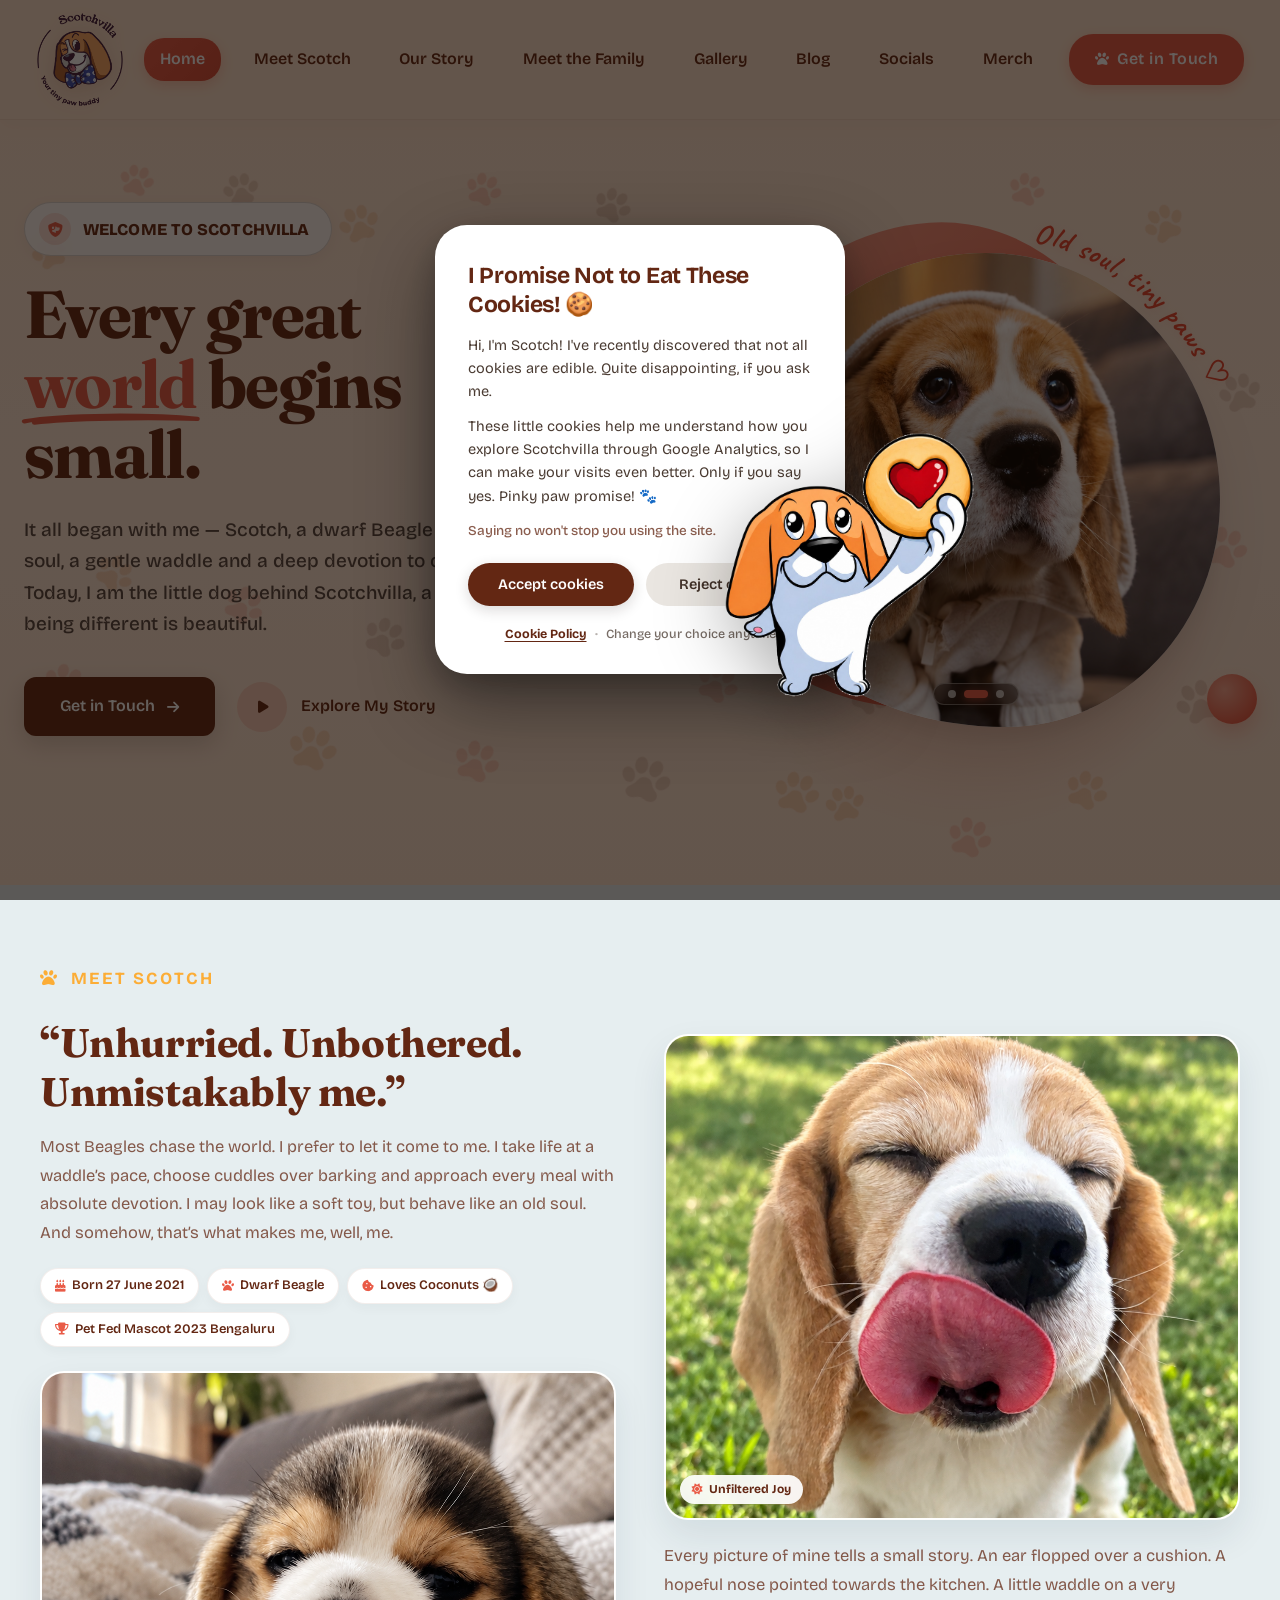
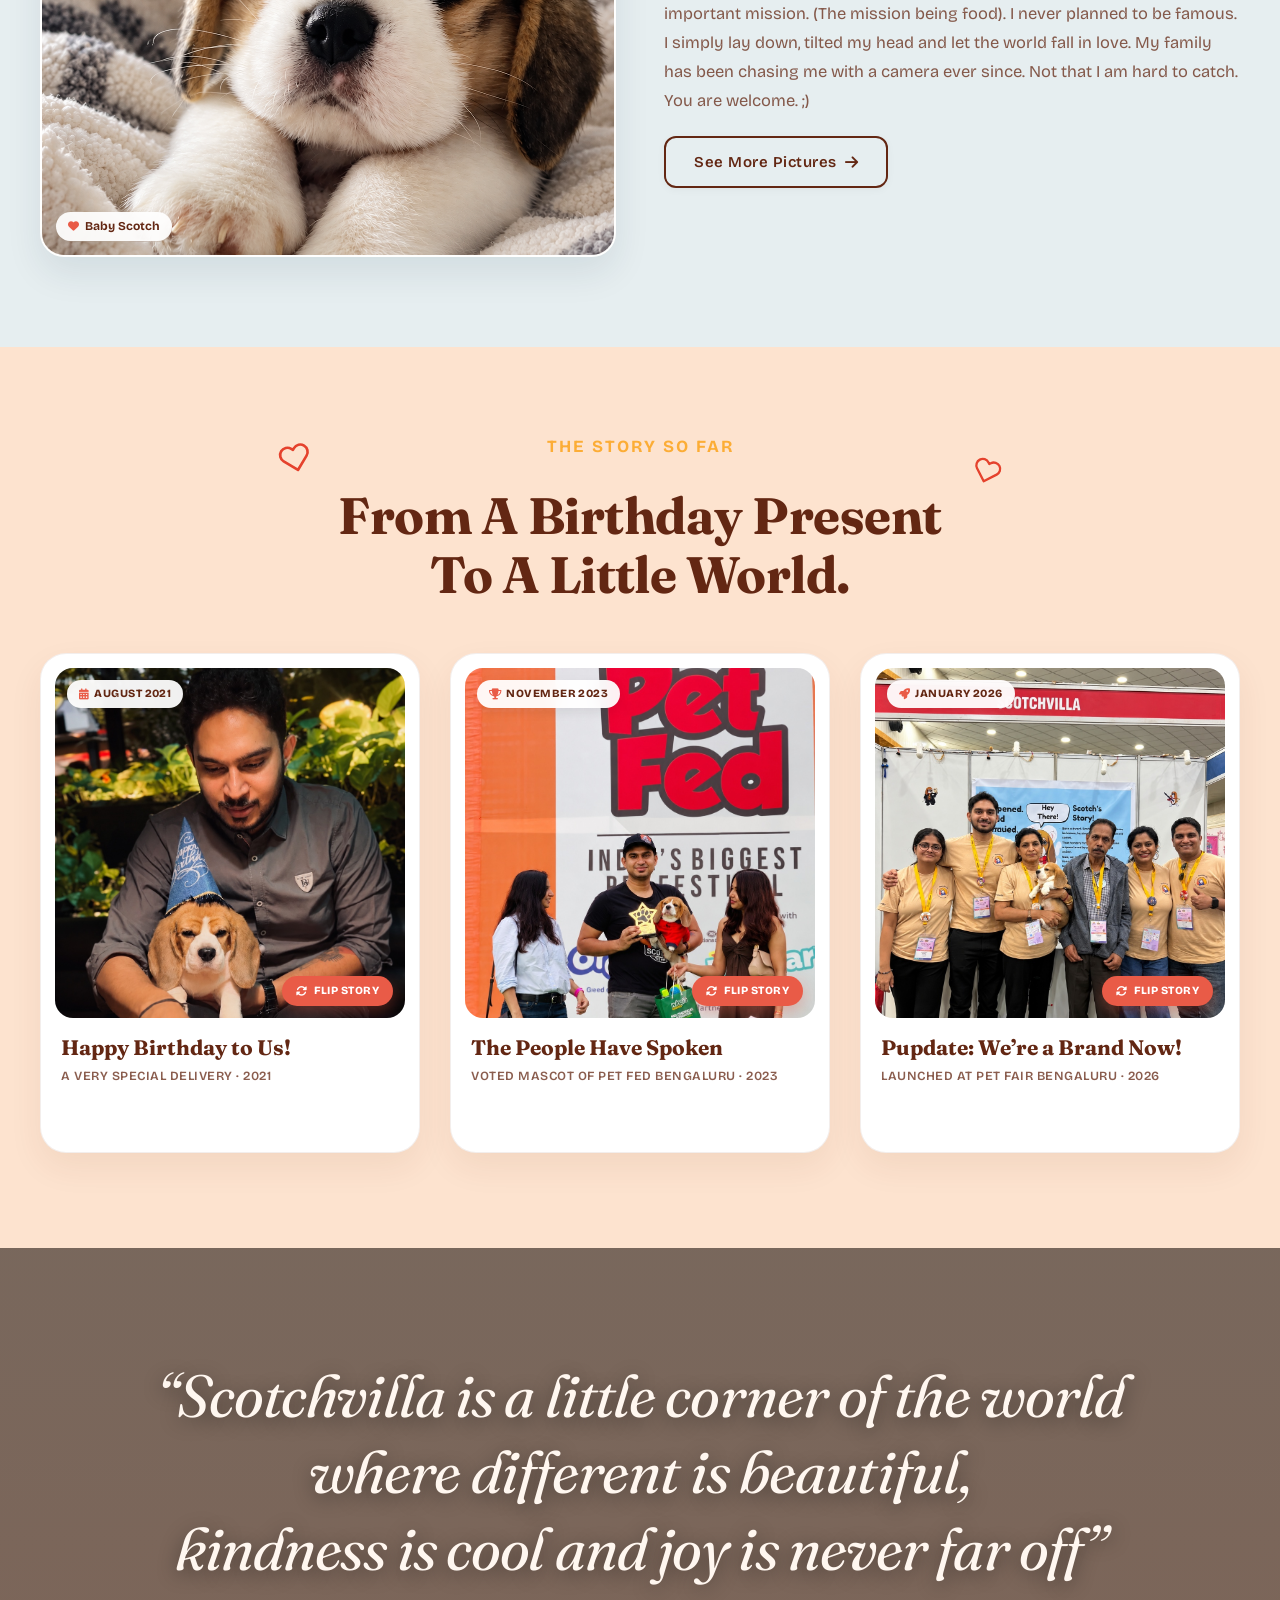
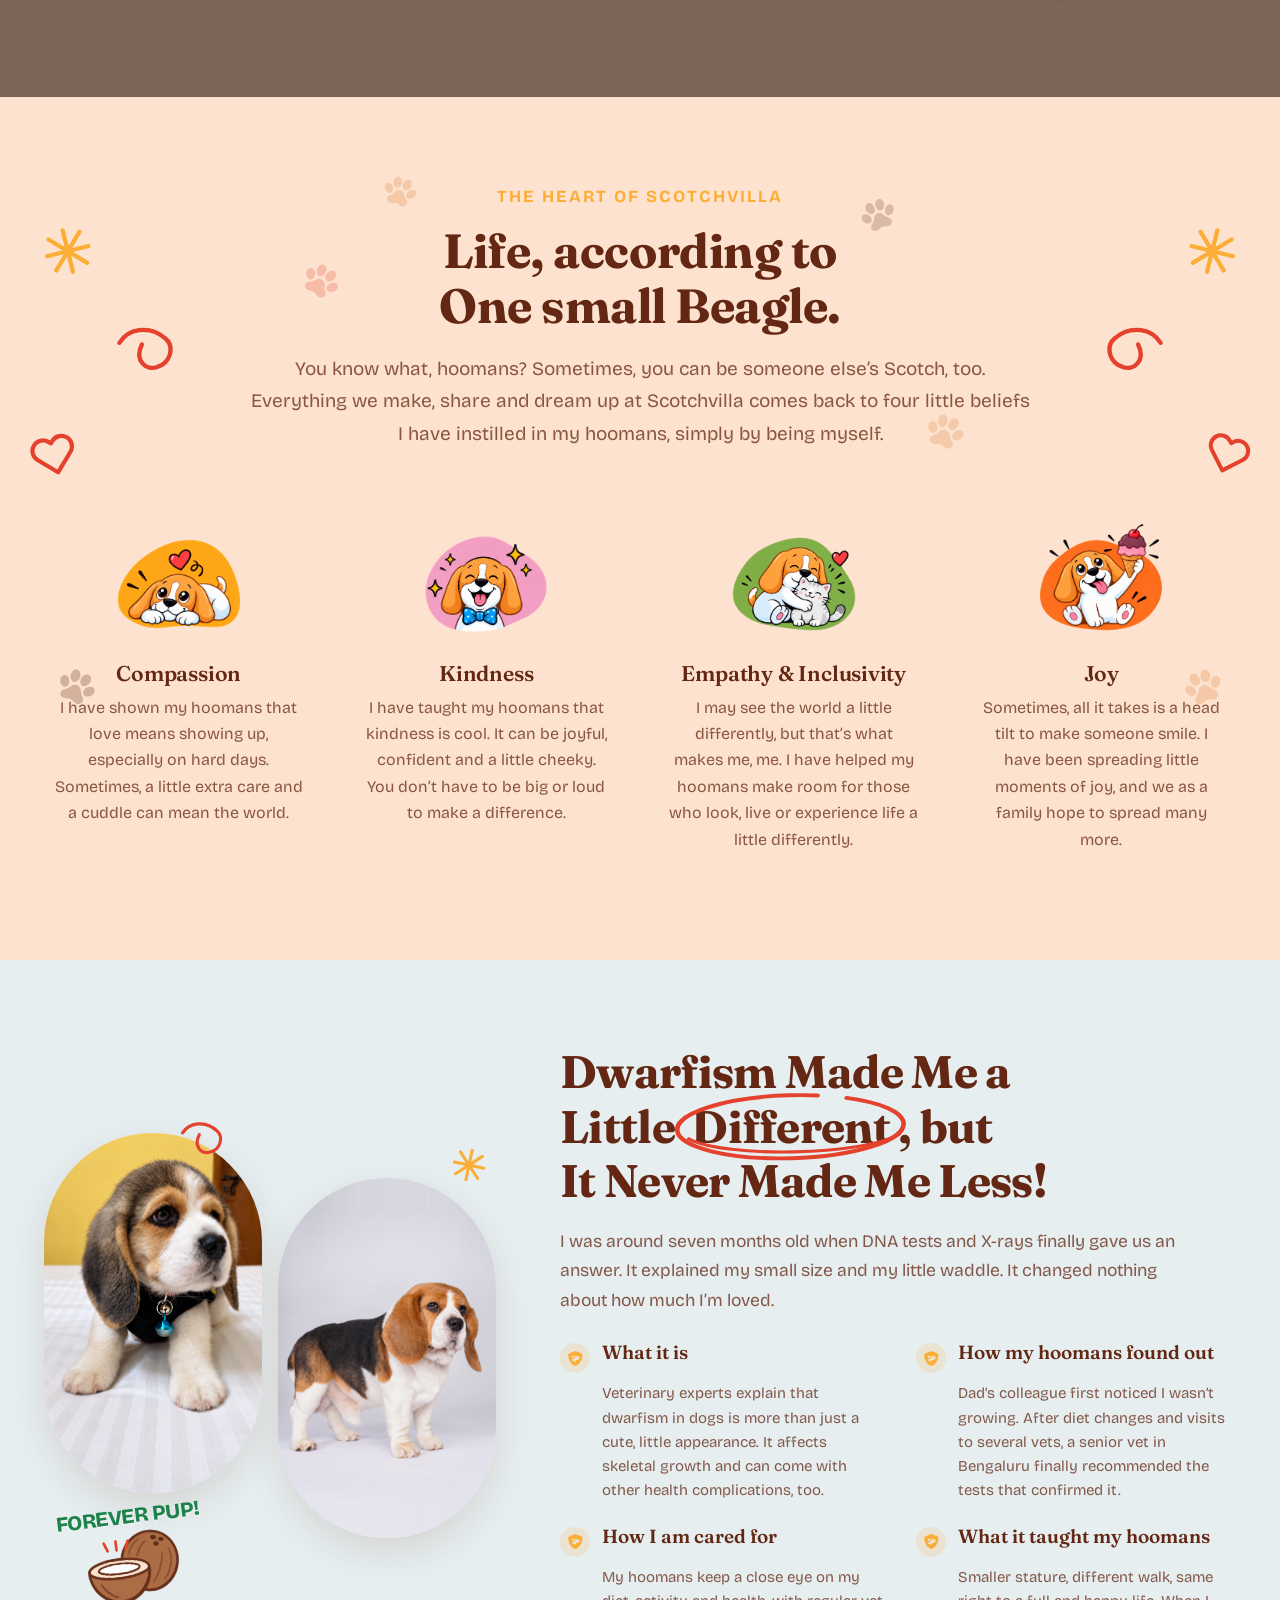
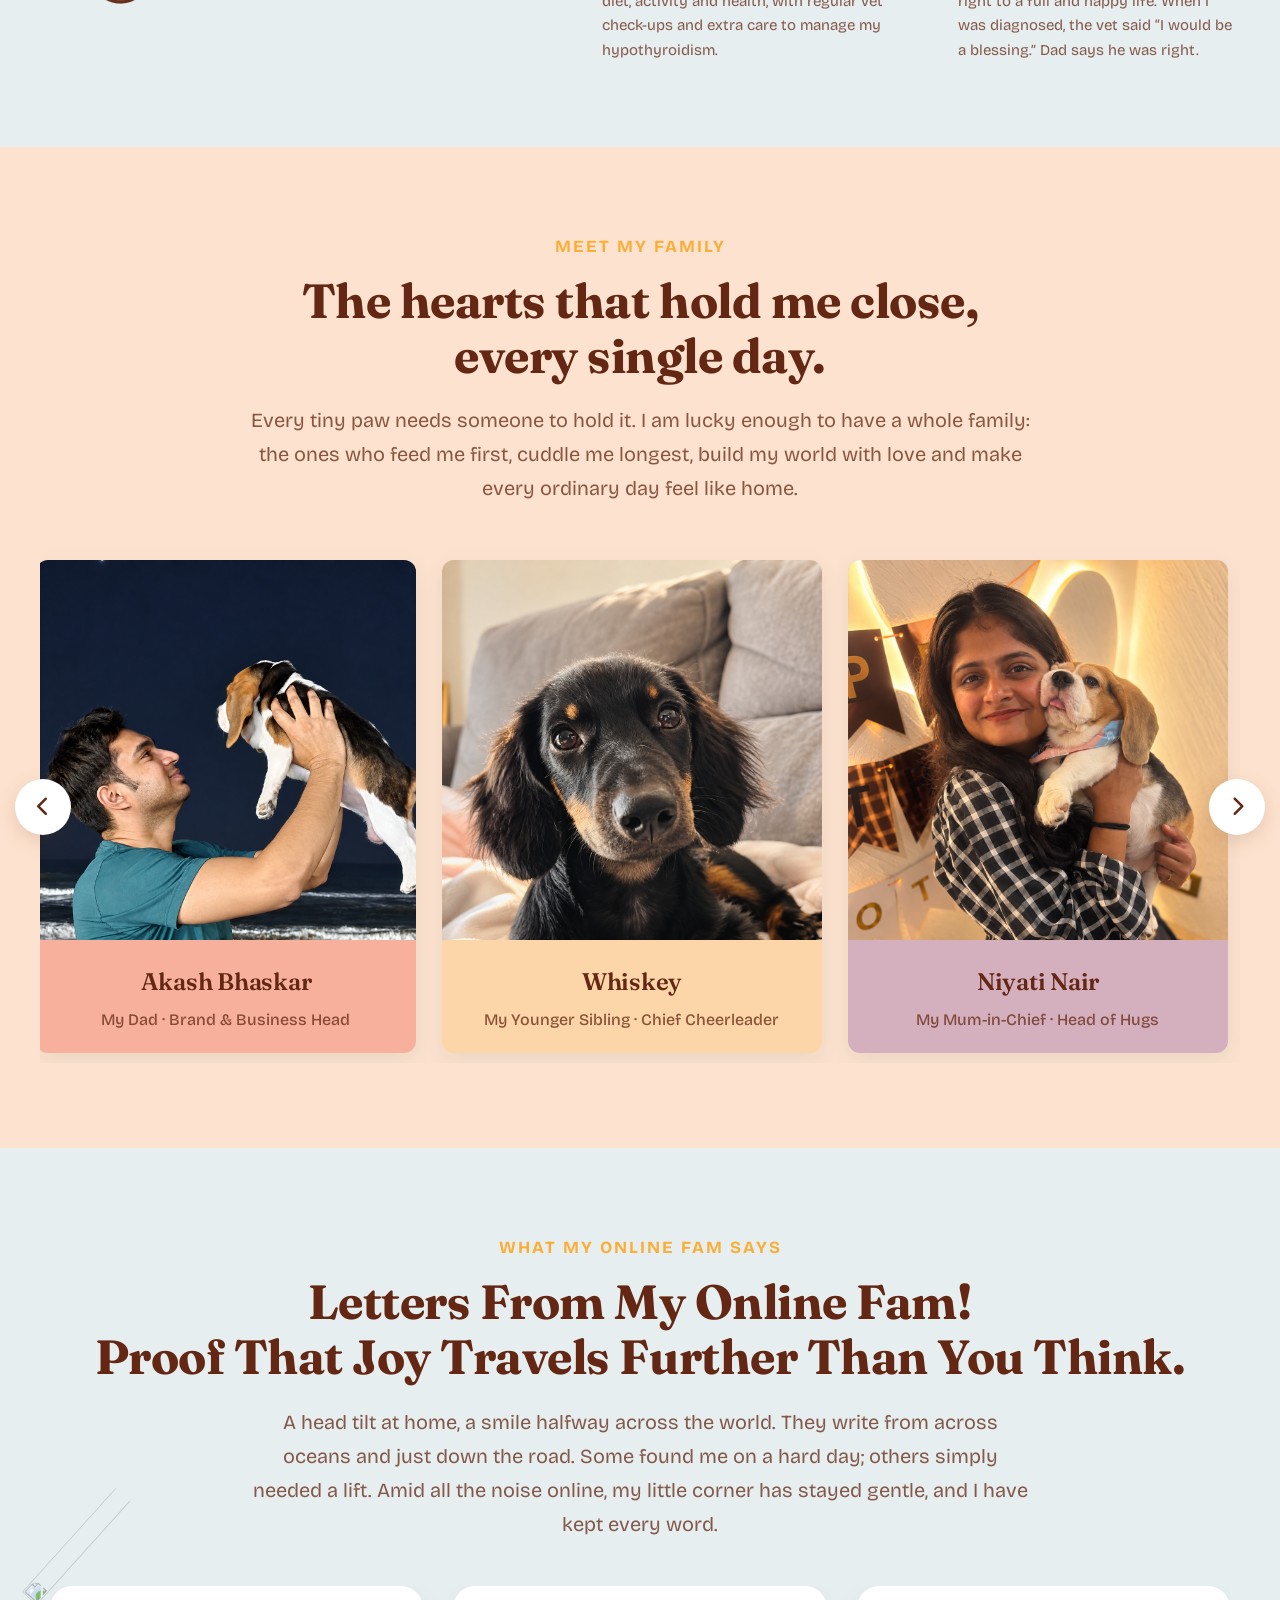
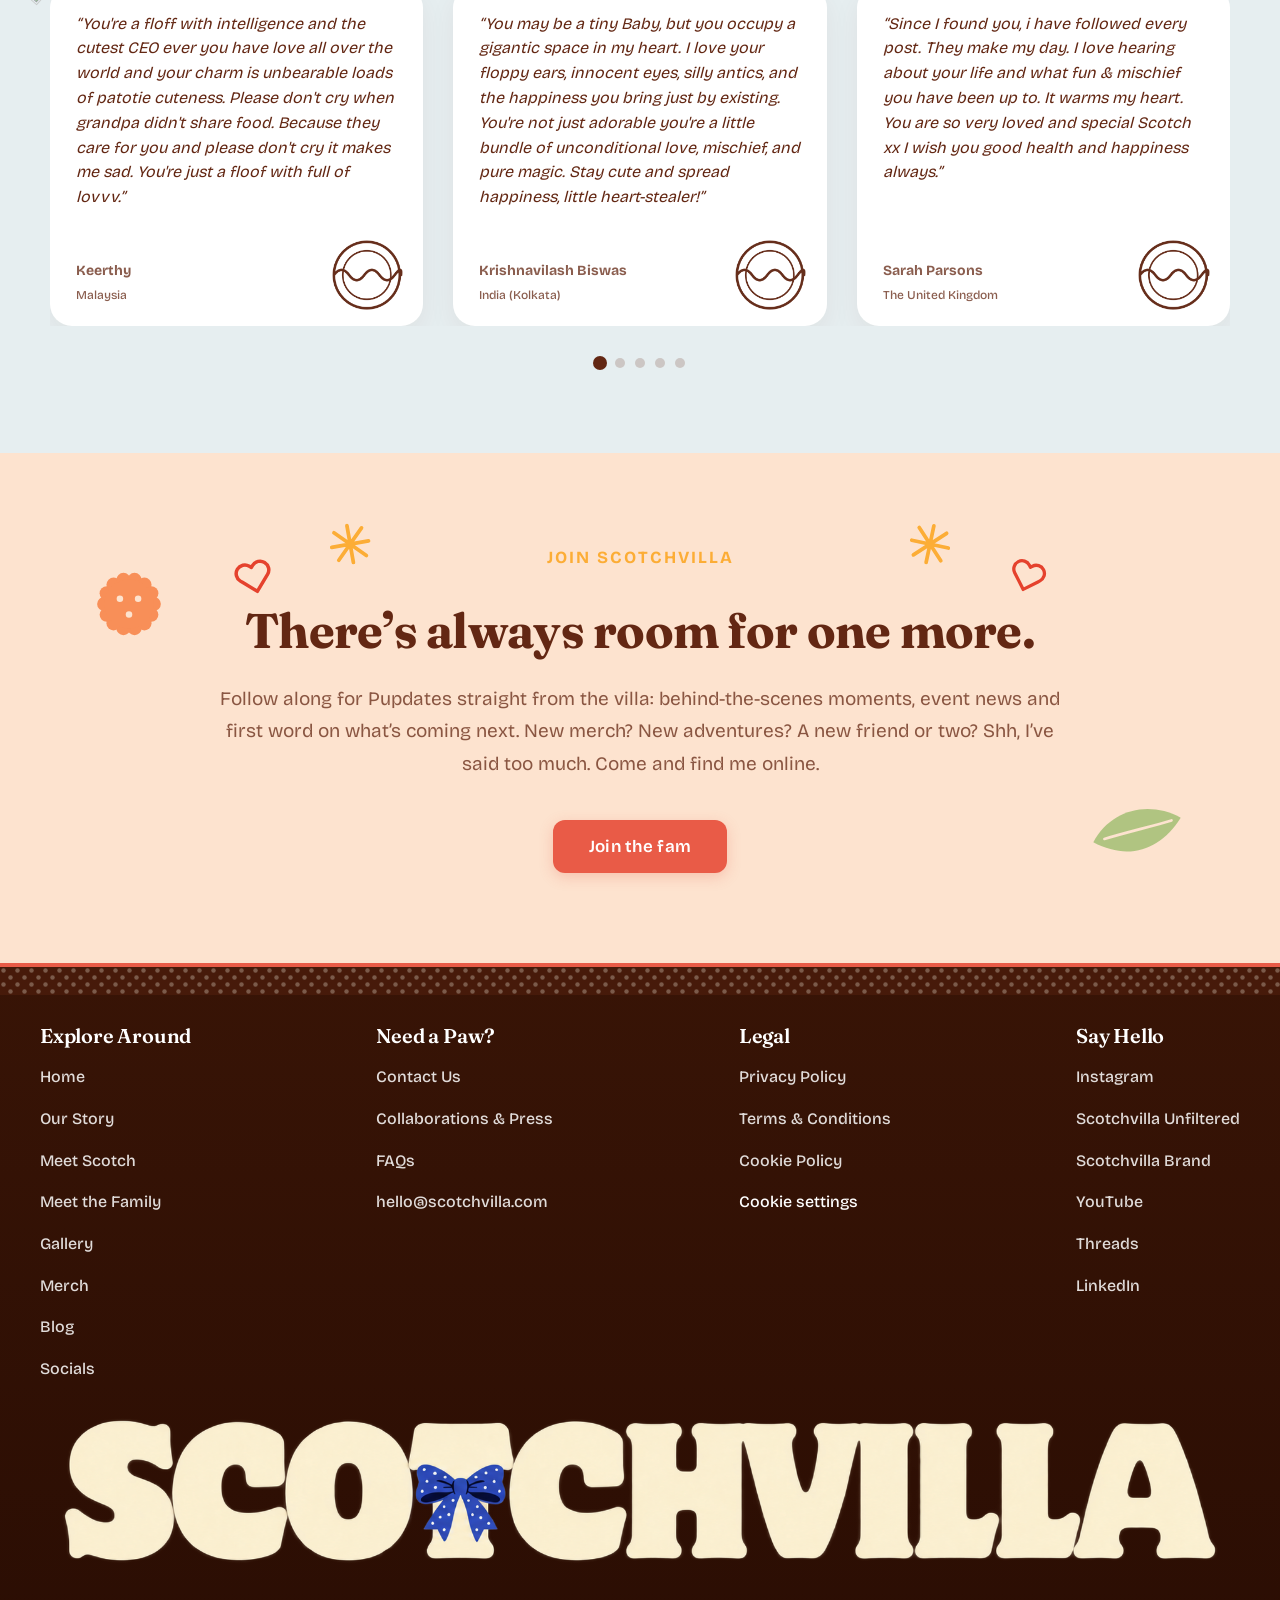
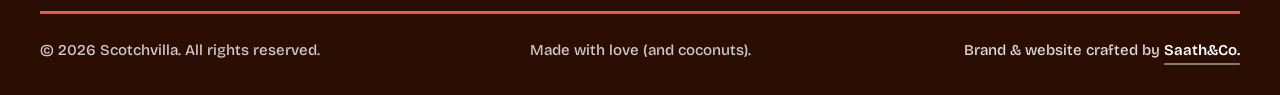
==== commit 091507ef: "Enhance mobile responsiveness and update cookie consent buttons - Update cookie consent buttons to '" ====
--- a/index.html
+++ b/index.html
@@ -735,8 +735,8 @@
           <div class="different-content-col">
 
             <h2 class="different-headline">
-              Dwarfism Made Me a<br>
-              Little <span class="doodle-circled">Different<svg class="doodle-circle-svg" viewBox="0 0 170 65" fill="none" preserveAspectRatio="none"><ellipse cx="85" cy="32" rx="78" ry="26" stroke="#E5422D" stroke-width="3.2" stroke-linecap="round" stroke-dasharray="280 20" transform="rotate(-2 85 32)"/><path d="M15 42 C40 58 135 56 160 38" stroke="#E5422D" stroke-width="2.5" stroke-linecap="round"/></svg></span>, but<br>
+              Dwarfism Made Me a<br class="desktop-br">
+              Little <span class="doodle-circled">Different<svg class="doodle-circle-svg" viewBox="0 0 170 65" fill="none" preserveAspectRatio="none"><ellipse cx="85" cy="32" rx="78" ry="26" stroke="#E5422D" stroke-width="3.2" stroke-linecap="round" stroke-dasharray="280 20" transform="rotate(-2 85 32)"/><path d="M15 42 C40 58 135 56 160 38" stroke="#E5422D" stroke-width="2.5" stroke-linecap="round"/></svg></span>, but<br class="desktop-br">
               It Never Made Me Less!
             </h2>
 
@@ -1249,7 +1249,7 @@
   </div>
 
   <!-- Scripts -->
-  <script src="js/cookie-consent.js?v=4.0"></script>
-  <script src="js/main.js?v=14.0"></script>
+  <script src="js/cookie-consent.js?v=4.1"></script>
+  <script src="js/main.js?v=20.0"></script>
 </body>
 </html>
--- a/css/style.css
+++ b/css/style.css
@@ -51,6 +51,18 @@
   --transition-smooth: 0.35s cubic-bezier(0.25, 1, 0.5, 1);
 }
 
+*,
+*::before,
+*::after {
+  box-sizing: border-box;
+  -webkit-tap-highlight-color: transparent;
+}
+
+html {
+  scroll-behavior: smooth;
+  -webkit-text-size-adjust: 100%;
+}
+
 /* Scotchvilla's supplied arrow and paw cursor artwork */
 html,
 body {
@@ -366,15 +378,17 @@
 @media (max-width: 680px) {
   .cookie-modal-stage {
     max-width: 370px;
+    padding-bottom: env(safe-area-inset-bottom, 0px);
   }
   
   .cookie-modal-card {
-    padding: 28px 22px 22px;
+    padding: 28px 22px 26px;
     border-radius: 26px;
   }
 
   .cookie-card-title {
     font-size: 21px;
+    text-wrap: balance;
   }
 
   .cookie-card-body p {
@@ -387,22 +401,33 @@
     gap: 8px;
   }
 
+  .cookie-card-footer-links {
+    justify-content: flex-start;
+    padding-right: 75px;
+    font-size: 12px;
+  }
+
   .cookie-mascot-wrapper {
-    width: 170px;
-    right: -25px;
-    bottom: -22px;
+    width: 125px;
+    right: -15px;
+    bottom: -18px;
   }
 }
 
 @media (max-width: 420px) {
   .cookie-modal-stage {
-    max-width: 320px;
+    max-width: 330px;
+  }
+
+  .cookie-card-footer-links {
+    padding-right: 60px;
+    font-size: 11.5px;
   }
   
   .cookie-mascot-wrapper {
-    width: 135px;
-    right: -15px;
-    bottom: -15px;
+    width: 110px;
+    right: -10px;
+    bottom: -14px;
   }
 }
 
@@ -1172,17 +1197,21 @@
 /* Mobile Nav Drawer */
 .mobile-nav-drawer {
   display: none;
+  flex-direction: column;
   position: fixed;
   top: var(--header-height);
   left: 0;
   width: 100%;
   height: calc(100vh - var(--header-height));
+  height: calc(100dvh - var(--header-height));
   background-color: var(--color-white);
-  padding: 30px 40px;
+  padding: 26px 28px calc(30px + env(safe-area-inset-bottom, 0px));
   overflow-y: auto;
+  -webkit-overflow-scrolling: touch;
   transform: translateX(-100%);
   transition: transform var(--transition-smooth);
   z-index: 999;
+  box-sizing: border-box;
 }
 
 .mobile-nav-drawer.is-open {
@@ -1193,17 +1222,23 @@
   display: flex;
   flex-direction: column;
   gap: 16px;
+  width: 100%;
+  box-sizing: border-box;
 }
 
 .mobile-item {
+  width: 100%;
   border-bottom: 1px solid var(--color-divider);
   padding-bottom: 12px;
+  box-sizing: border-box;
 }
 
 .mobile-link {
   font-size: 18px;
   font-weight: 500;
-  display: block;
+  display: flex;
+  align-items: center;
+  min-height: 44px;
 }
 
 .mobile-dropdown-btn {
@@ -1214,6 +1249,7 @@
   font-size: 18px;
   font-weight: 500;
   color: var(--color-navy);
+  min-height: 44px;
 }
 
 .mobile-submenu {
@@ -1231,6 +1267,16 @@
 .mobile-cta-wrap {
   border: none;
   margin-top: 15px;
+  width: 100%;
+}
+
+.mobile-cta-wrap .btn {
+  width: 100%;
+  display: flex;
+  justify-content: center;
+  align-items: center;
+  min-height: 48px;
+  box-sizing: border-box;
 }
 
 /* --------------------------------------------------
@@ -3334,11 +3380,24 @@
 }
 
 .t-dot {
+  position: relative;
   width: 10px;
   height: 10px;
   border-radius: 50%;
   background-color: rgba(99, 39, 19, 0.2);
   transition: all var(--transition-fast);
+  padding: 0;
+  border: none;
+}
+
+.t-dot::after {
+  content: "";
+  position: absolute;
+  top: 50%;
+  left: 50%;
+  width: 38px;
+  height: 38px;
+  transform: translate(-50%, -50%);
 }
 
 .t-dot[hidden] {
@@ -3814,13 +3873,21 @@
 .video-modal-close,
 .contact-modal-close {
   position: absolute;
-  top: 15px;
-  right: 20px;
+  top: 12px;
+  right: 14px;
+  width: 44px;
+  height: 44px;
+  display: flex;
+  align-items: center;
+  justify-content: center;
   font-size: 32px;
   color: var(--color-white);
   line-height: 1;
   z-index: 20;
   transition: transform var(--transition-fast);
+  background: none;
+  border: none;
+  padding: 0;
 }
 
 .contact-modal-close {
@@ -3973,9 +4040,13 @@
     height: 68px;
   }
 
-  .mobile-toggle,
+  .mobile-toggle {
+    display: flex;
+  }
+
   .mobile-nav-drawer {
     display: flex;
+    flex-direction: column;
   }
 
   .hero-nuzzle-section {
@@ -4167,6 +4238,23 @@
   :root {
     --header-height: 94px;
     --header-height-scrolled: 76px;
+  }
+
+  .desktop-br {
+    display: none !important;
+  }
+
+  .testimonials-floating-badge {
+    display: none !important;
+  }
+
+  .section-title,
+  .hero-headline,
+  .different-headline,
+  .story-card-title,
+  .subpage-title,
+  .cta-headline {
+    text-wrap: balance;
   }
 
   .nav-container {
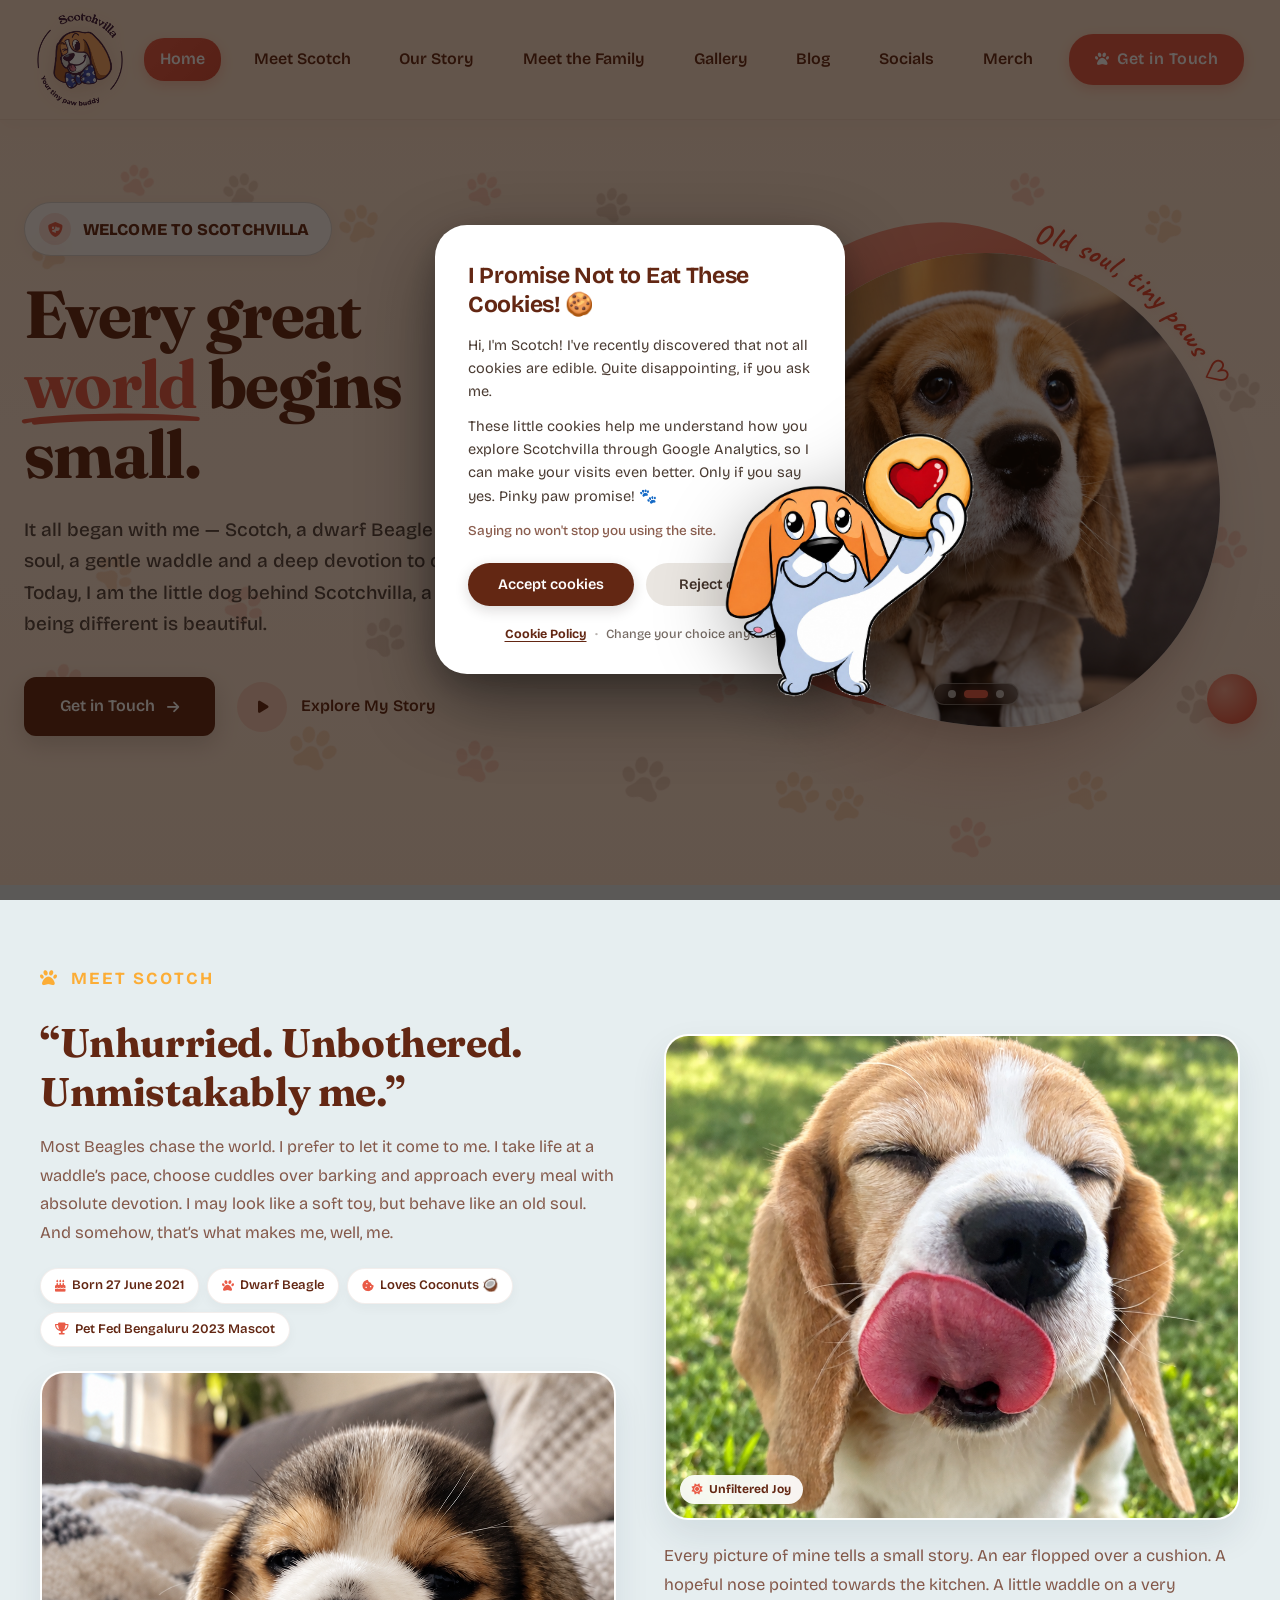
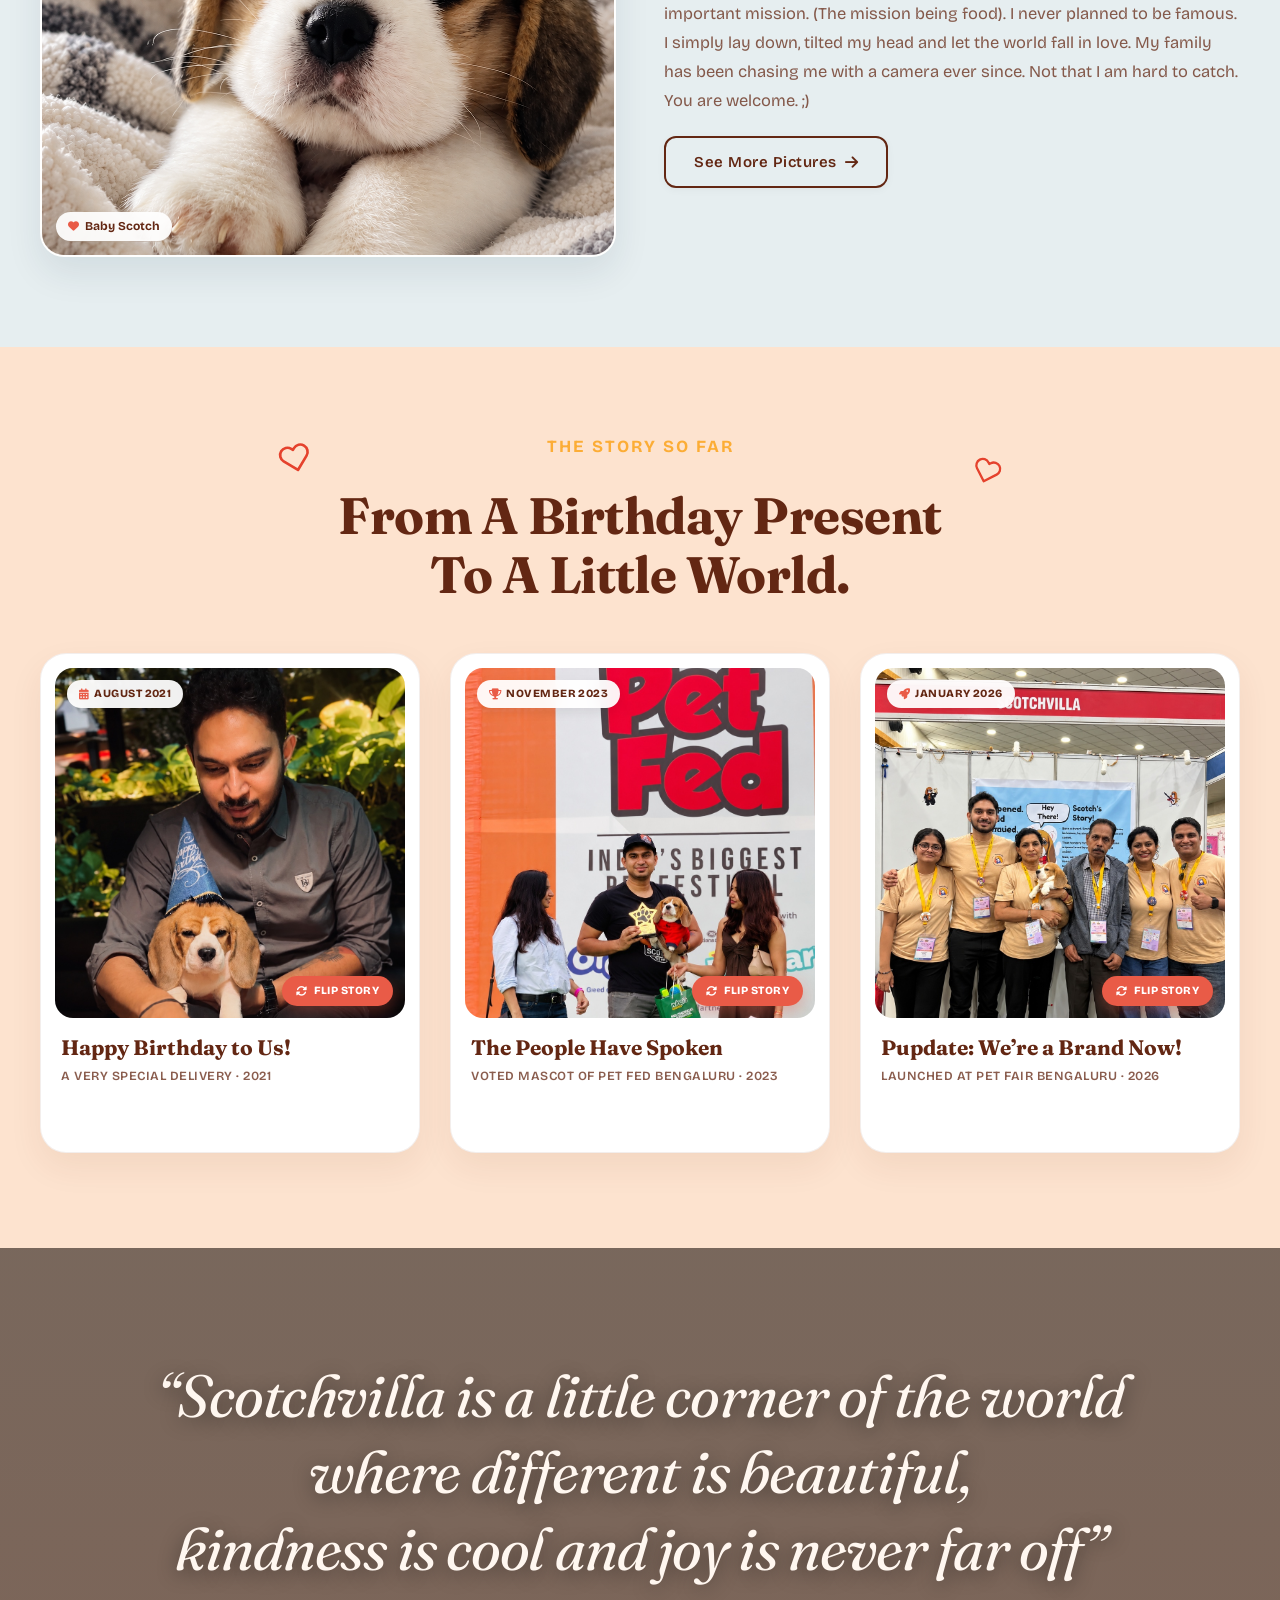
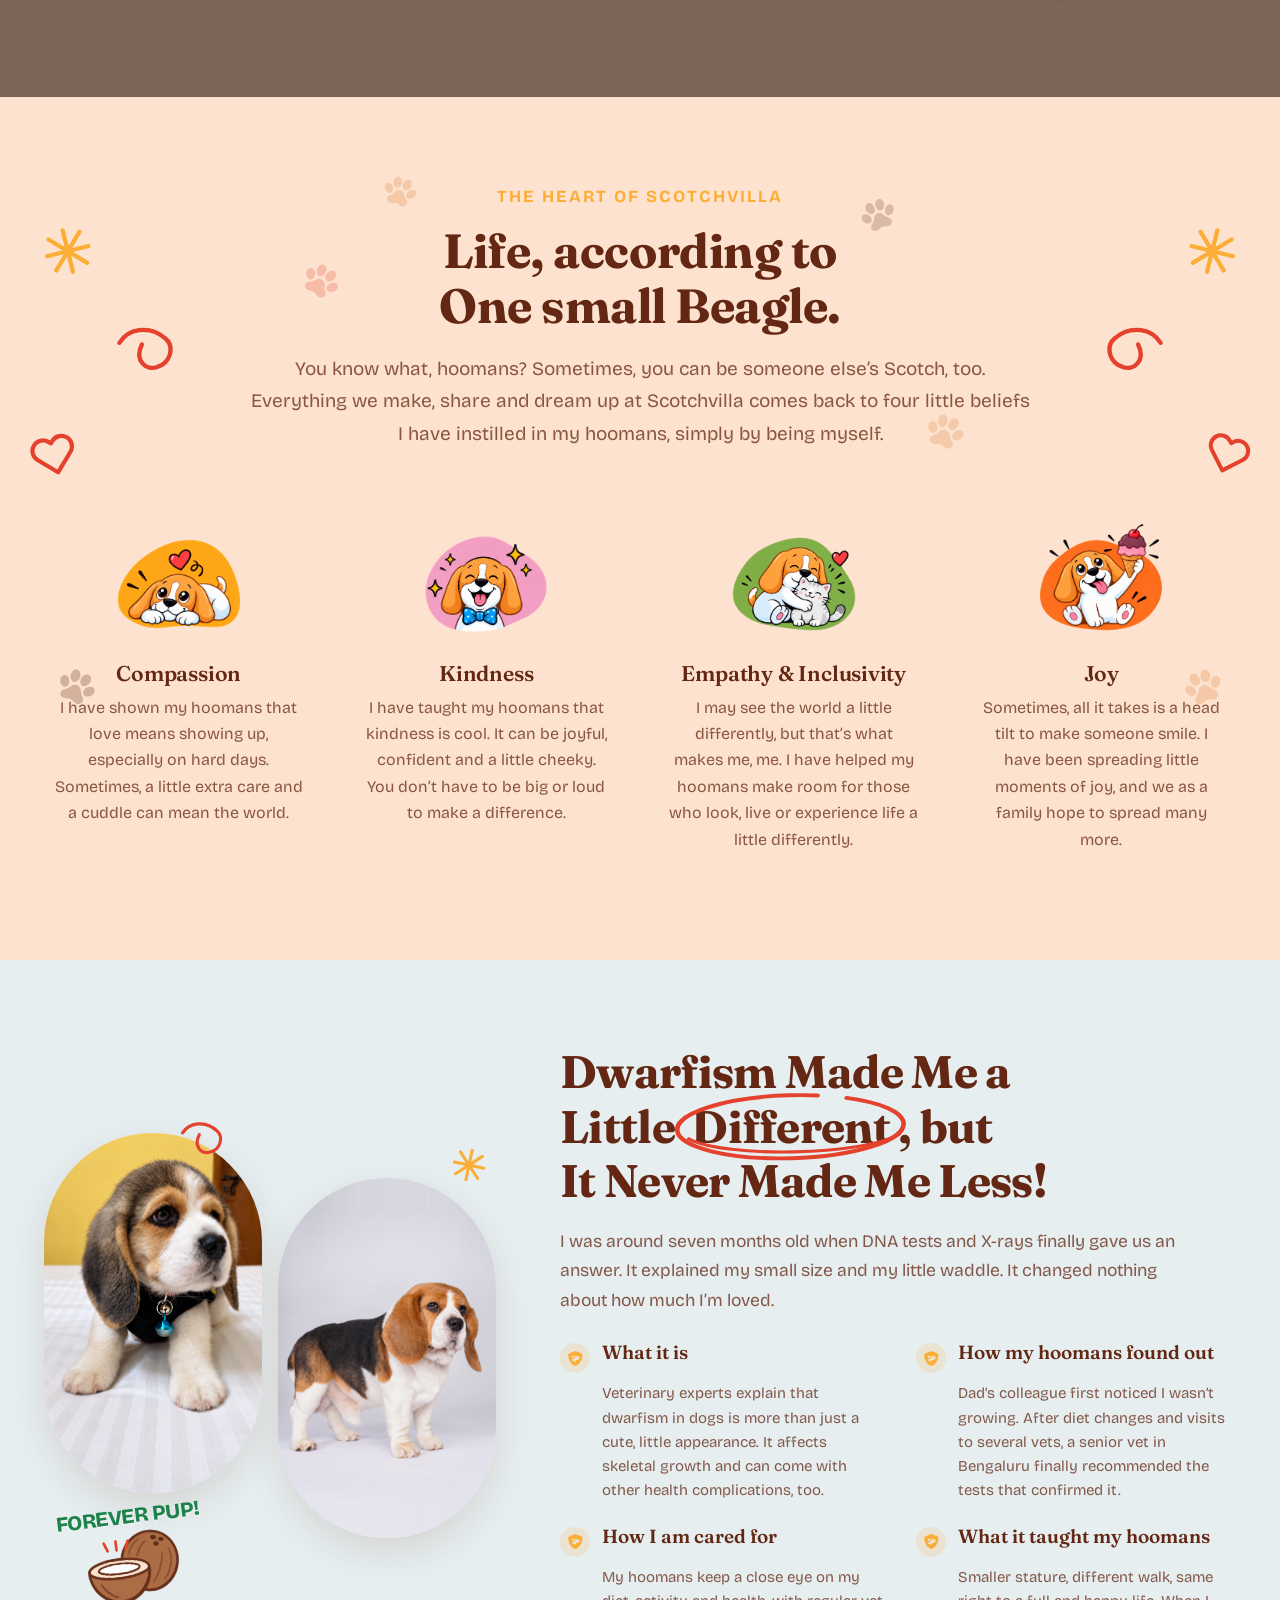
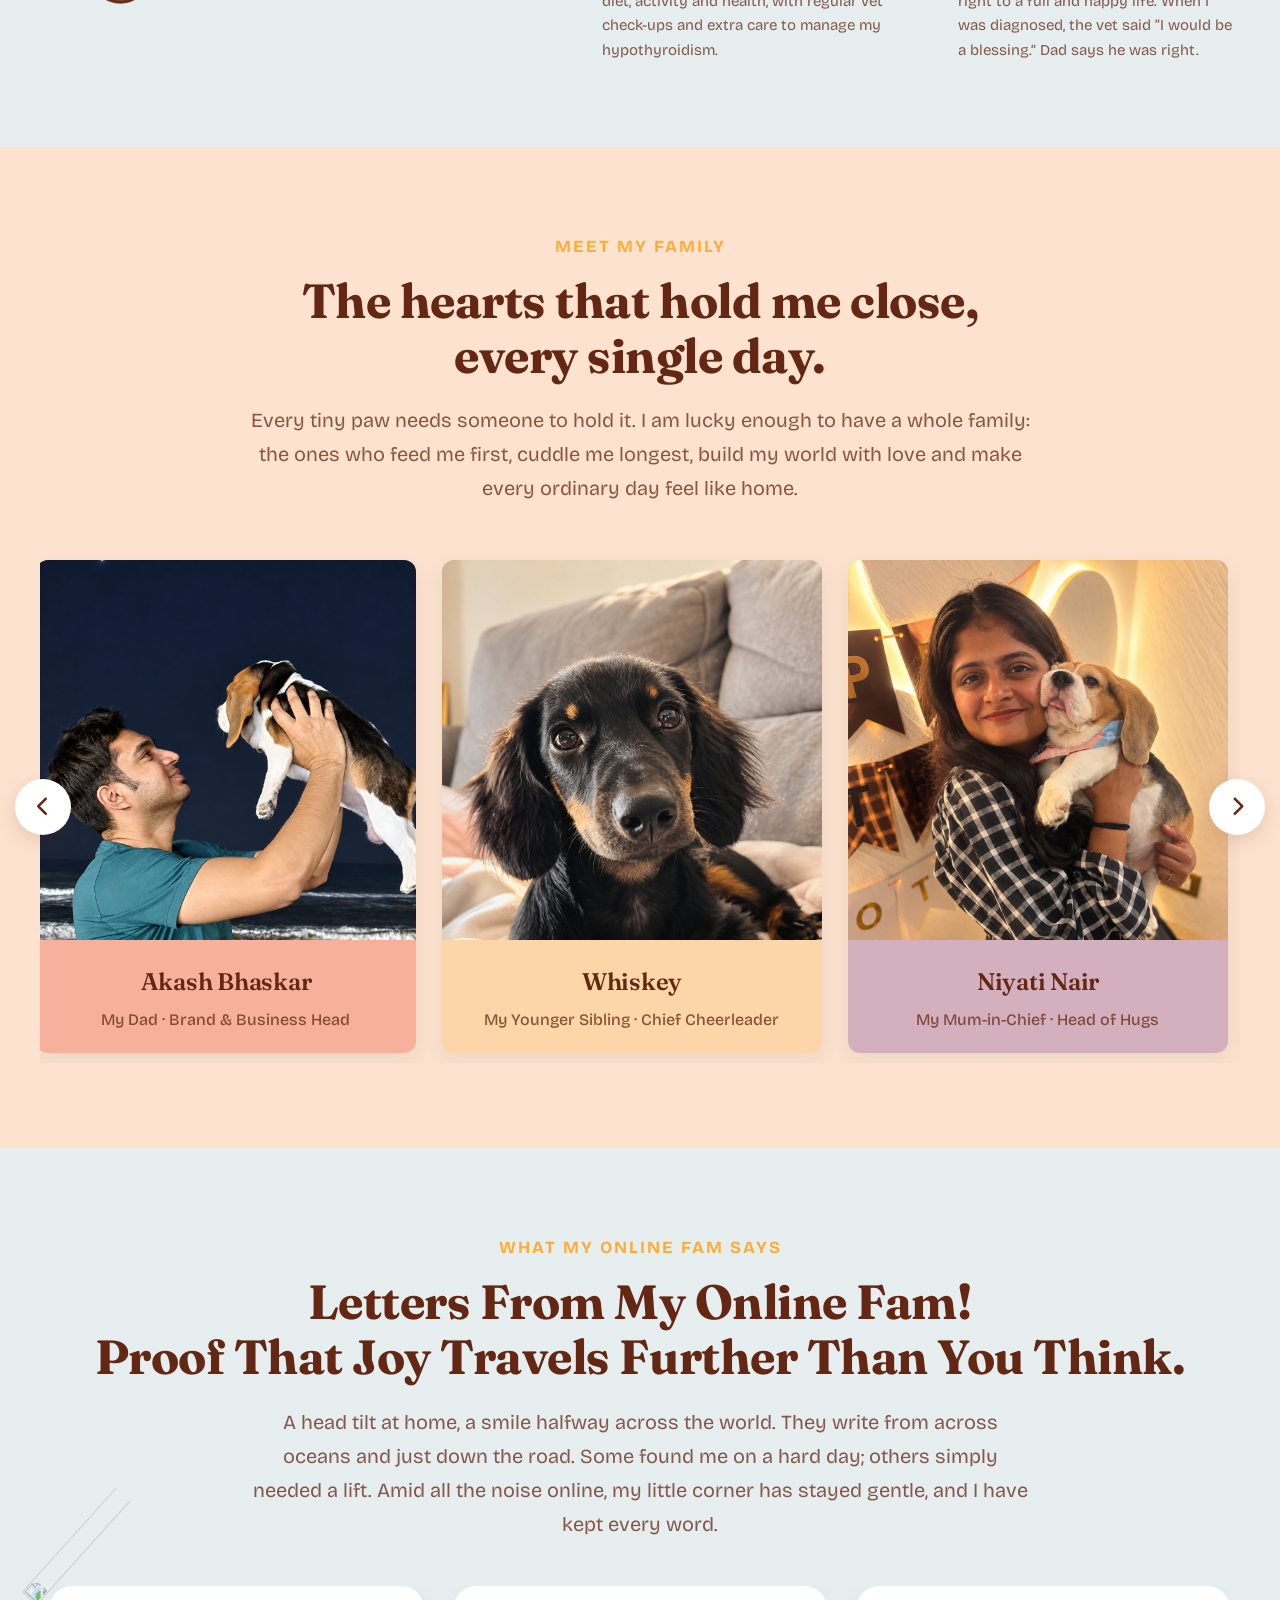
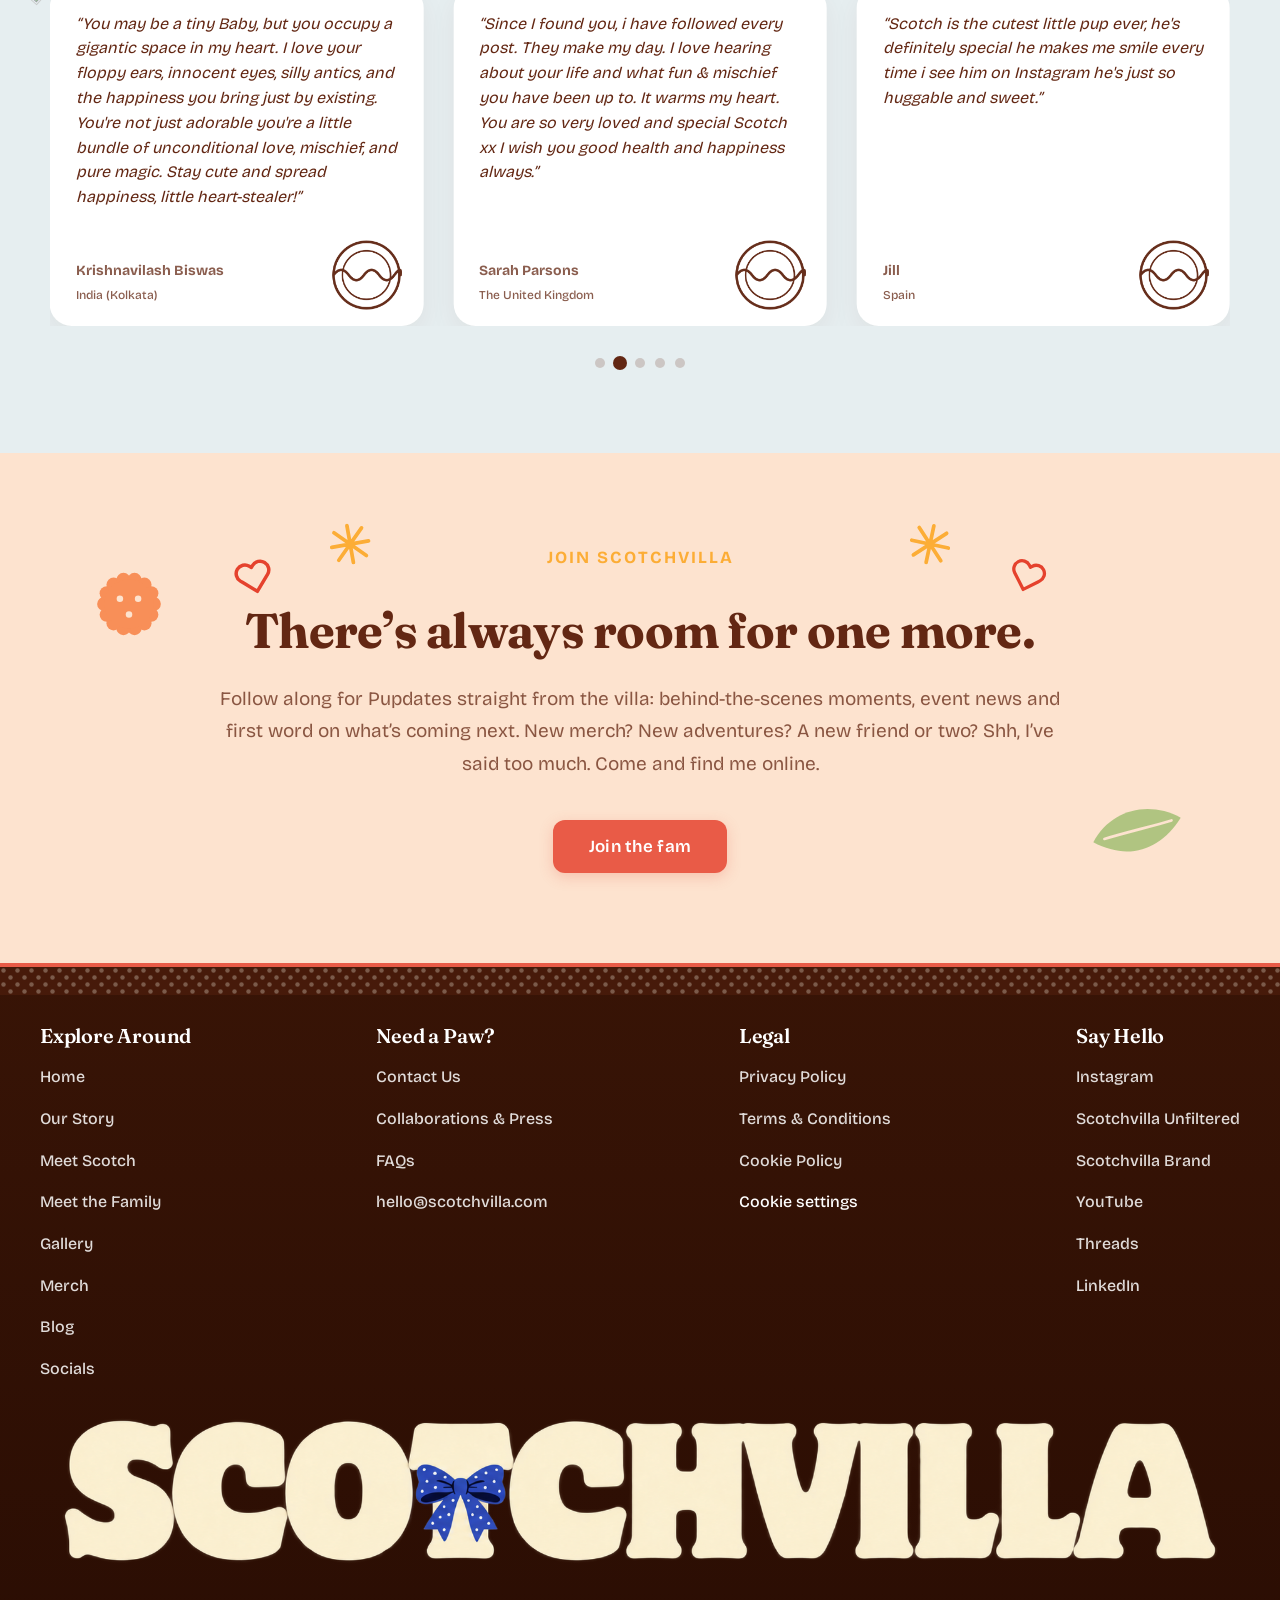
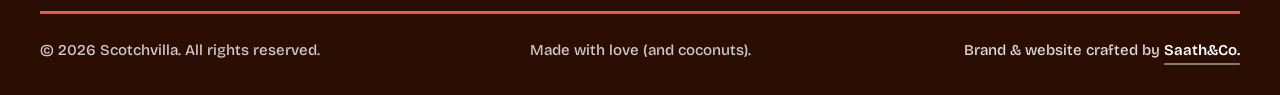
==== commit c0d726f2: "Update mascot bio pill to 'Pet Fed Bengaluru 2023 Mascot'" ====
--- a/index.html
+++ b/index.html
@@ -332,7 +332,7 @@
             <span class="bio-pill"><i class="fas fa-birthday-cake"></i> Born 27 June 2021</span>
             <span class="bio-pill"><i class="fas fa-paw"></i> Dwarf Beagle</span>
             <span class="bio-pill"><i class="fas fa-cookie-bite"></i> Loves Coconuts 🥥</span>
-            <span class="bio-pill"><i class="fas fa-trophy"></i> Pet Fed Mascot 2023 Bengaluru</span>
+            <span class="bio-pill"><i class="fas fa-trophy"></i> Pet Fed Bengaluru 2023 Mascot</span>
           </div>
           <div class="why-us-image-card card-img-left">
             <img src="images/scotch-section2-b.png"
